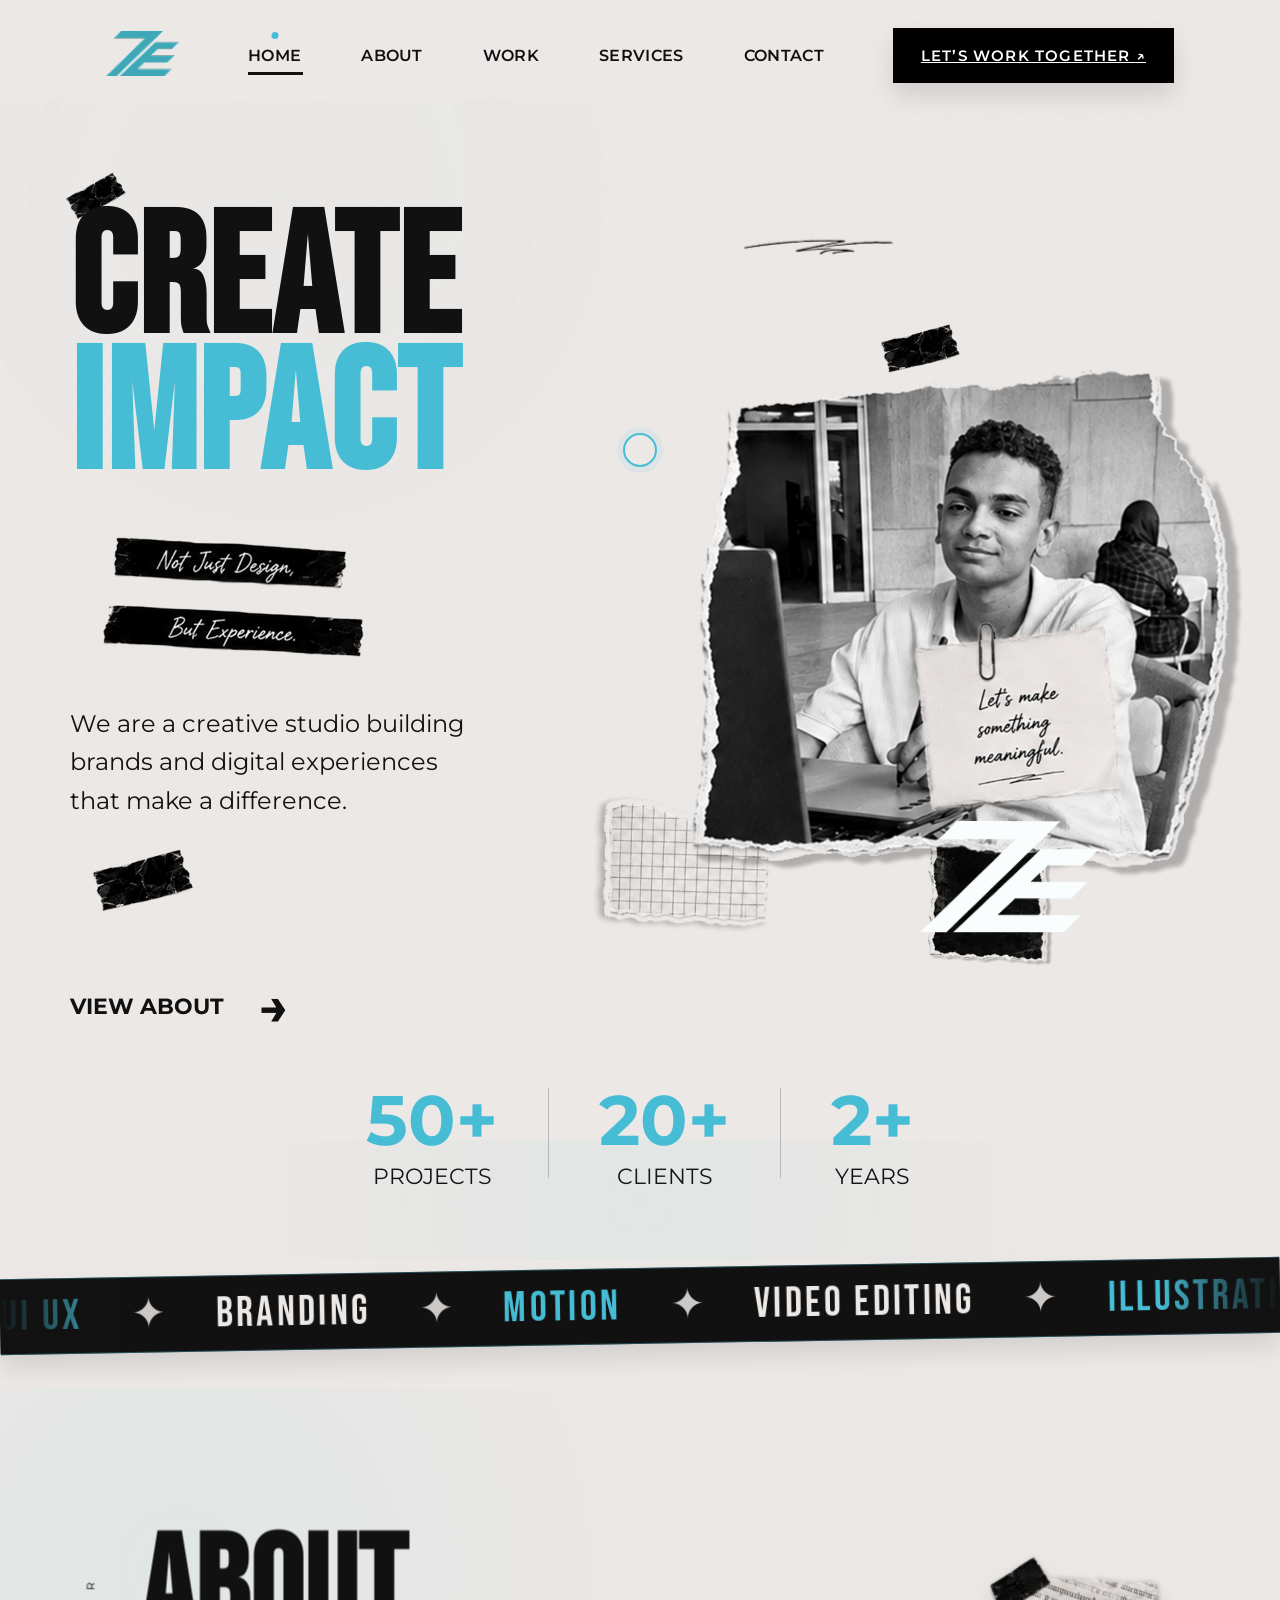
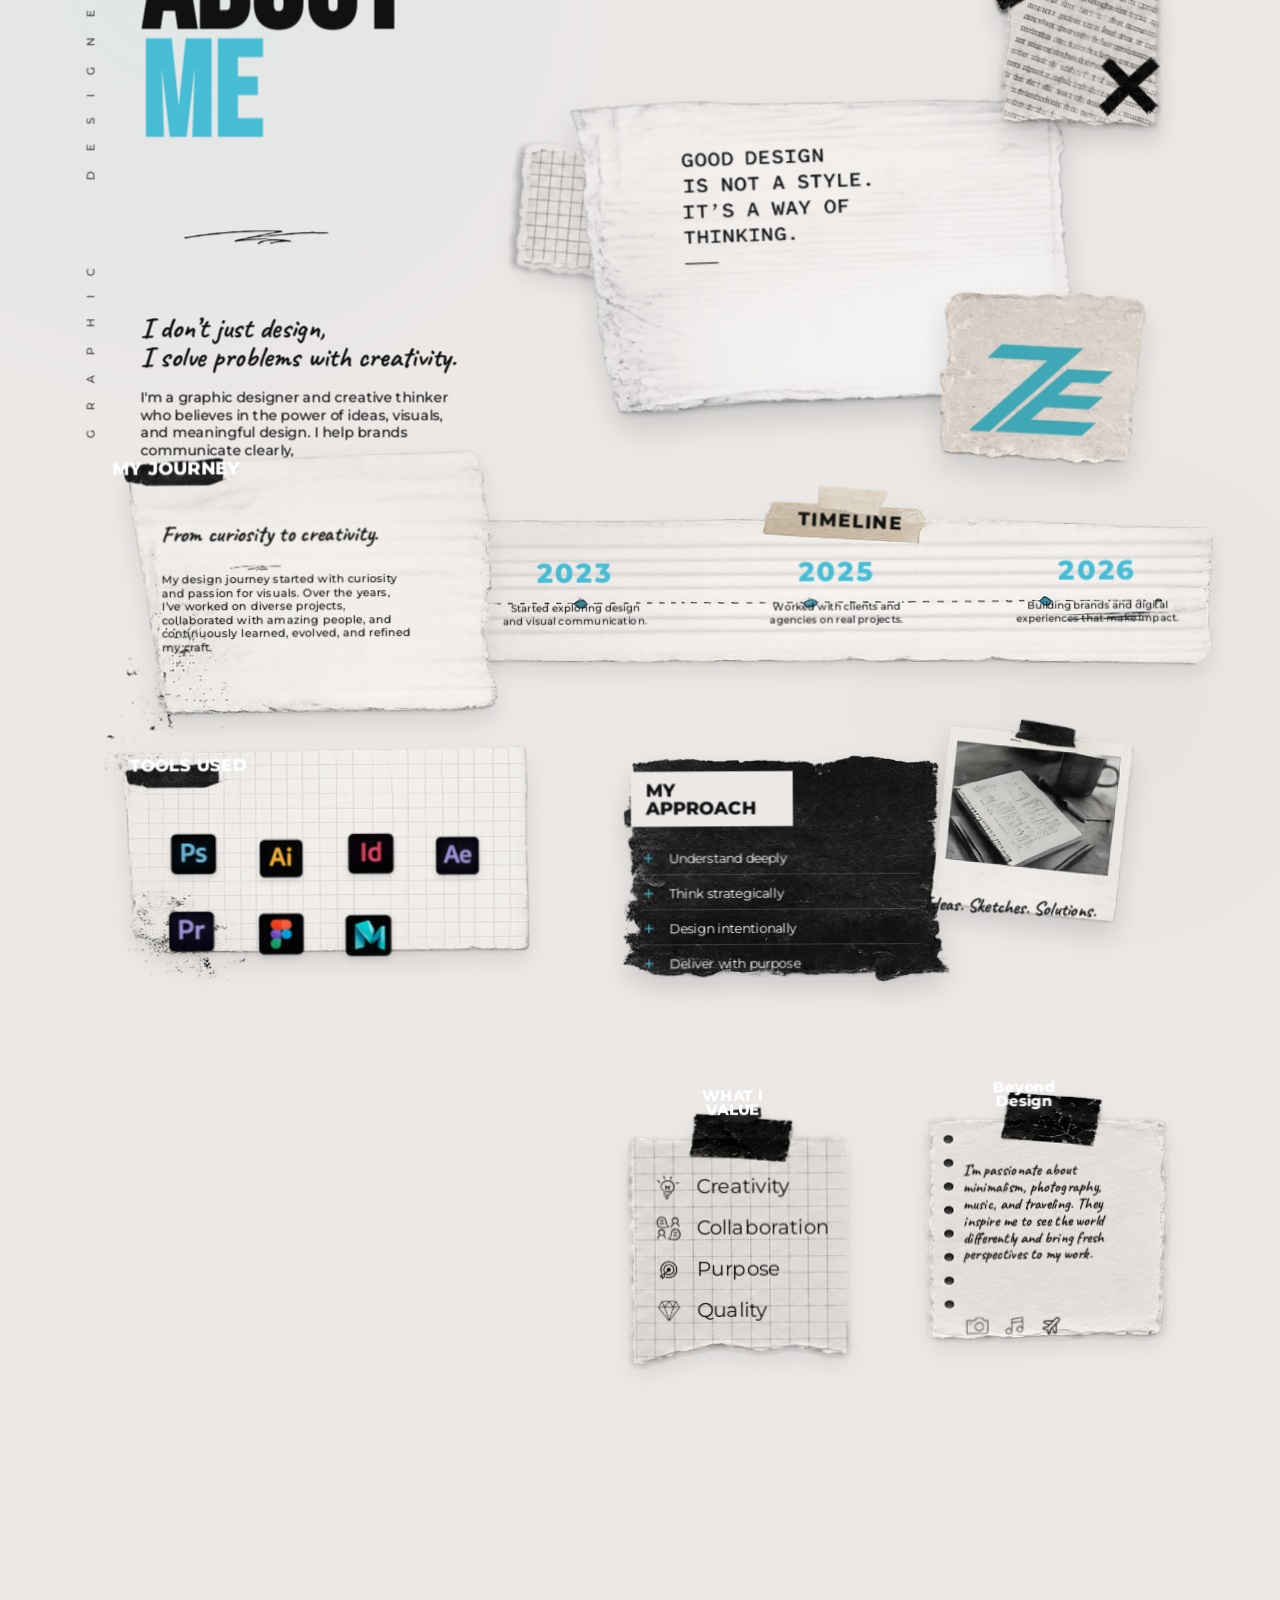
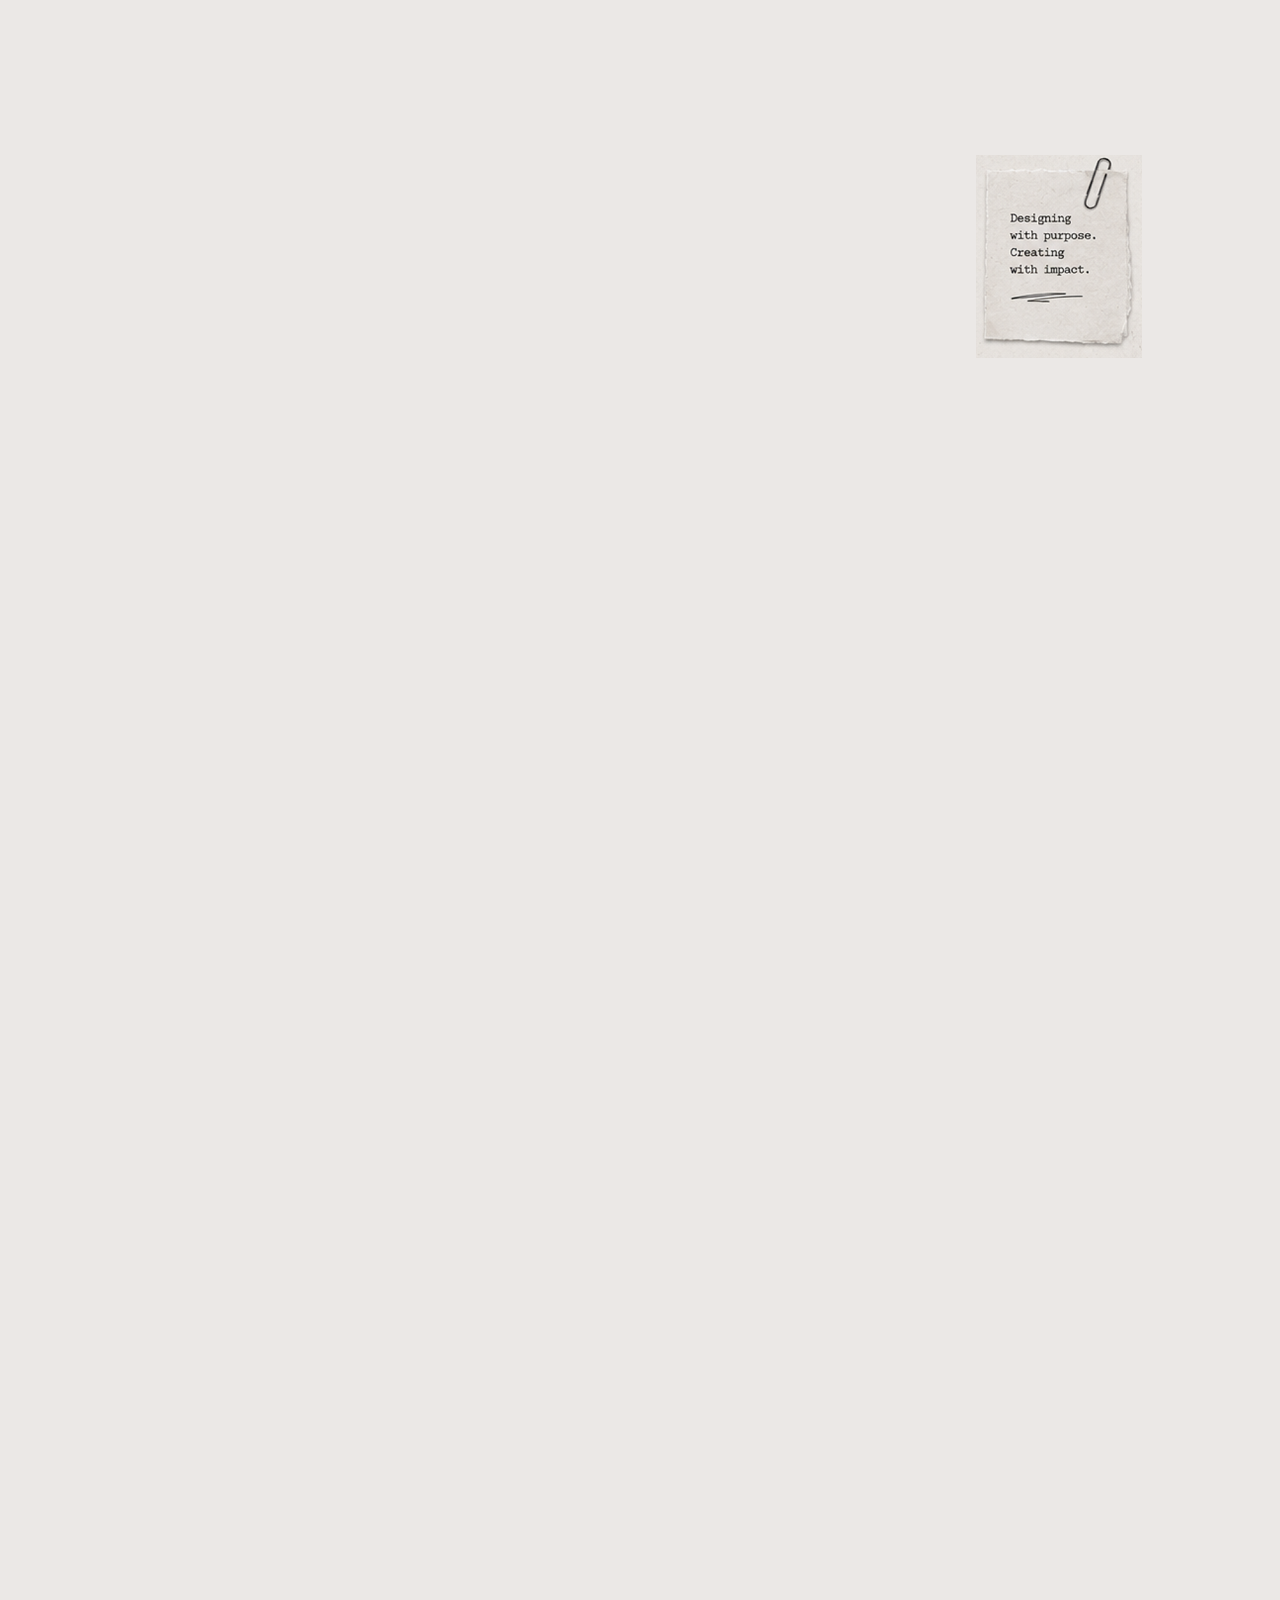
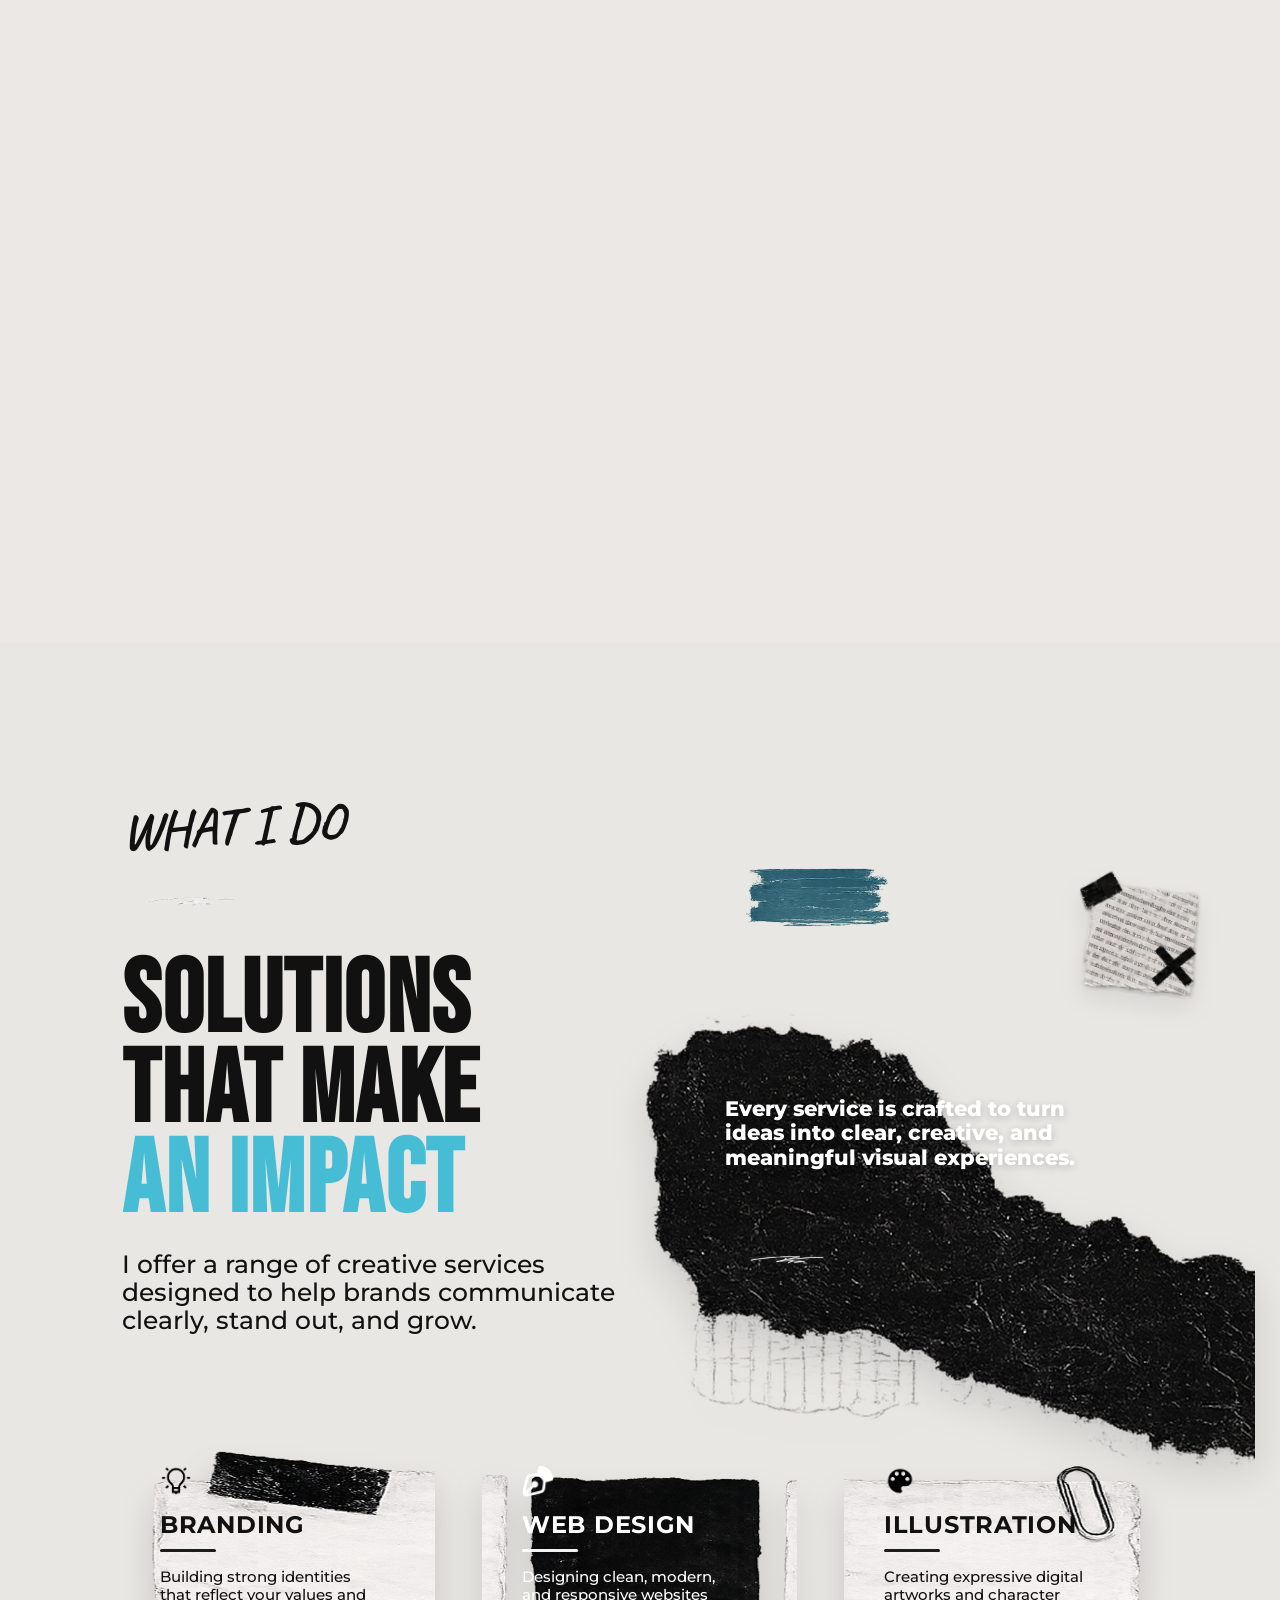
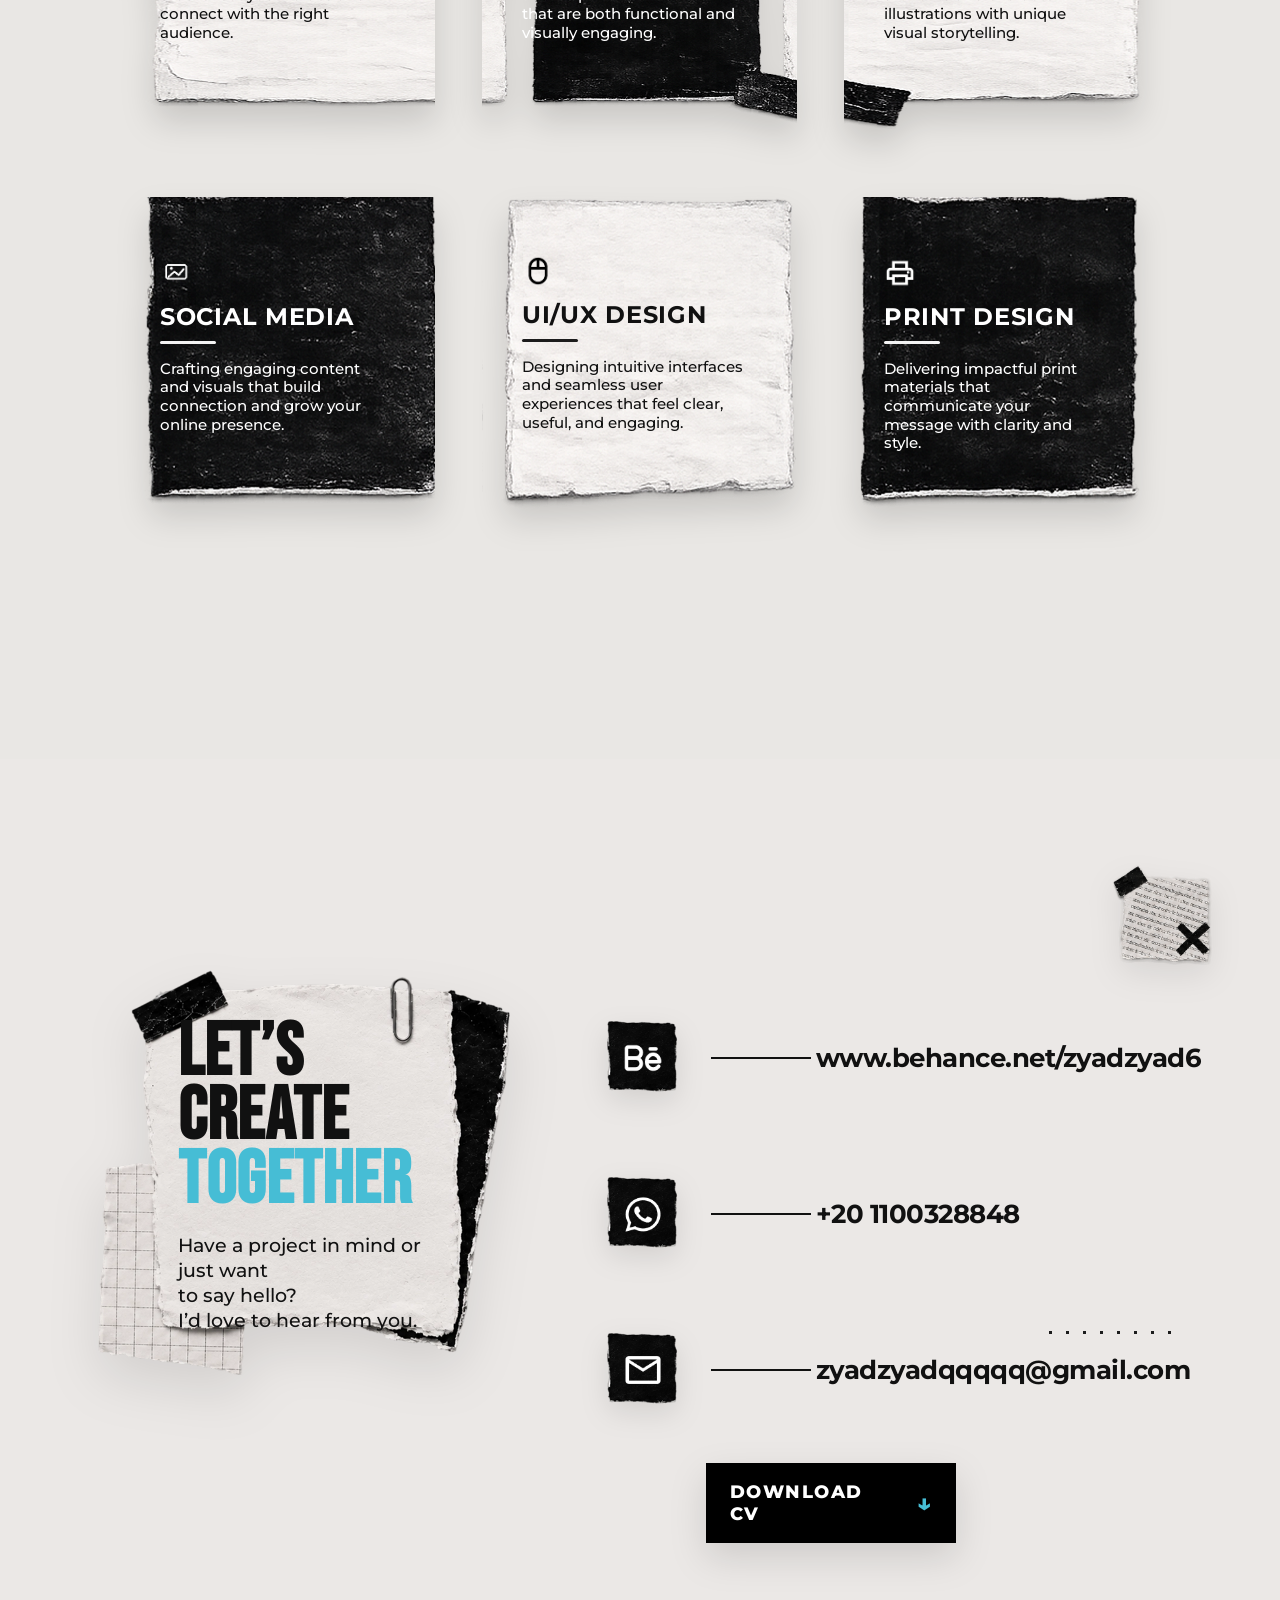
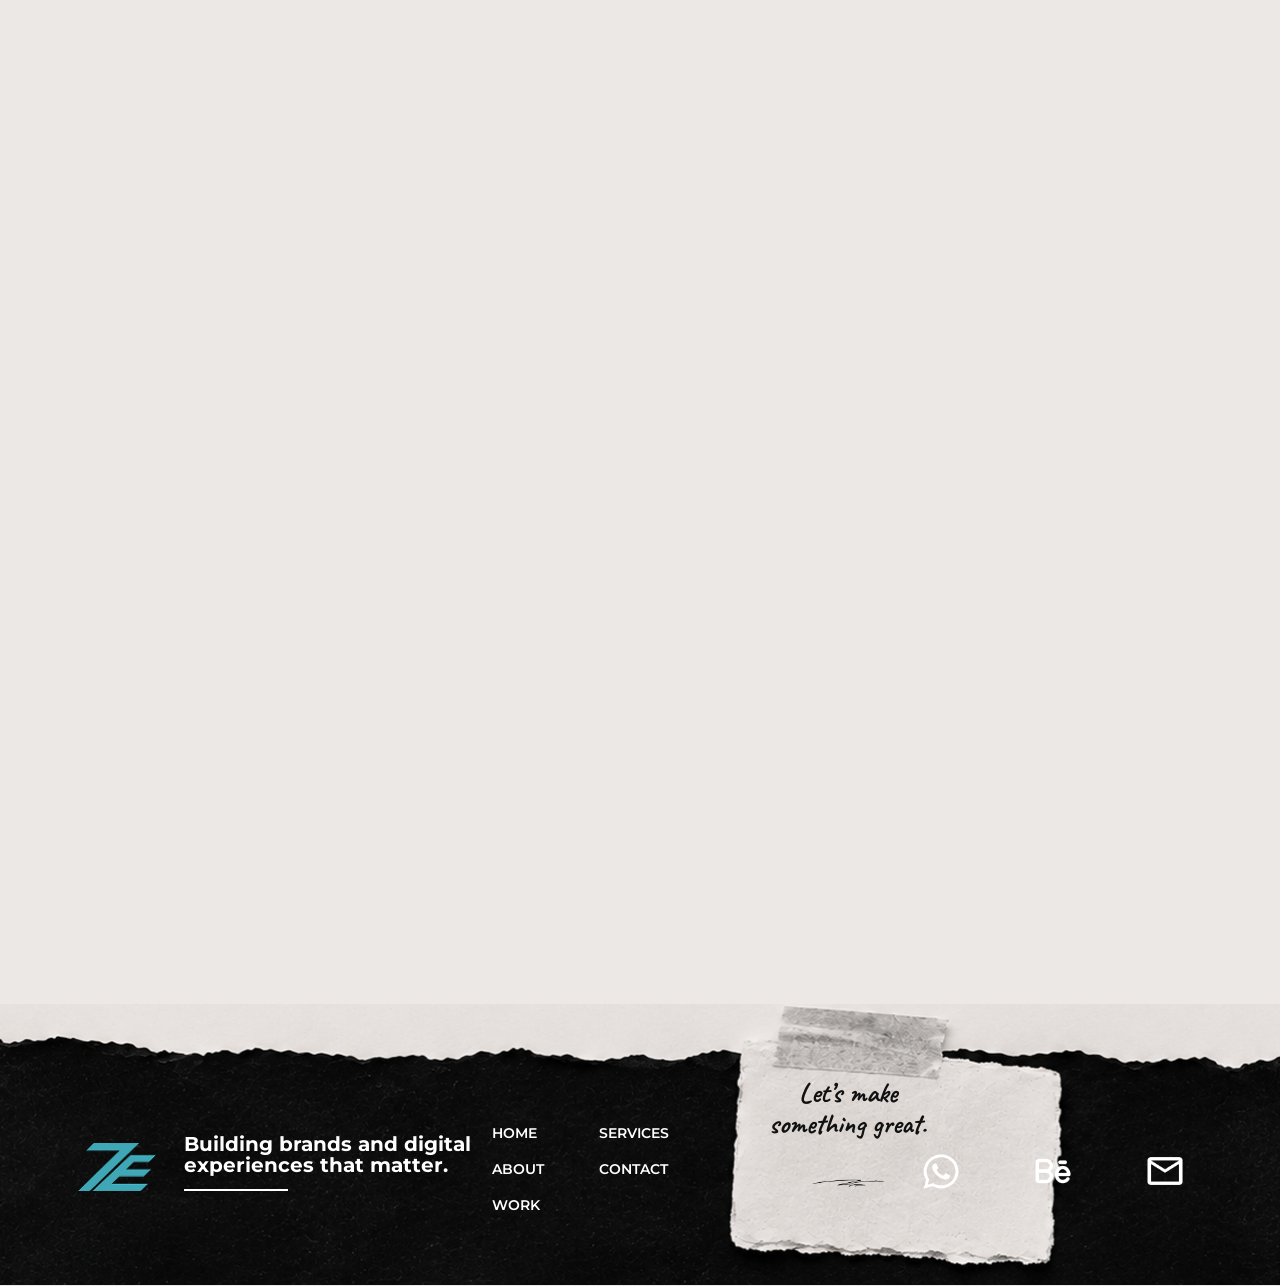
==== index.html @ de953ac4 "Add files via upload" ====
<!DOCTYPE html>
<html lang="en">
<head>
<meta charset="UTF-8">
<meta name="viewport" content="width=device-width, initial-scale=1.0">
<title>ZE Portfolio</title>
<link rel="preconnect" href="https://fonts.googleapis.com">
<link rel="preconnect" href="https://fonts.gstatic.com" crossorigin>
<link href="https://fonts.googleapis.com/css2?family=Bebas+Neue&family=Caveat:wght@400;500;600;700&family=Montserrat:wght@300;400;500;600;700;800&family=Roboto+Mono:wght@400;500;600;700&display=swap" rel="stylesheet">
<link rel="stylesheet" href="style.css">
</head>
<body class="one-page-body preloading">
<div class="preloader-screen" id="preloader" aria-hidden="true">
  <div class="preloader-dots" aria-hidden="true"></div>
  <div class="preloader-vertical">GRAPHIC DESIGNER</div>
  <div class="preloader-inner">
    <div class="preloader-welcome">WELCOME TO MY WORLD</div>
    <div class="preloader-card-wrap">
      <img class="preloader-card" src="assets/preloader-paper.png" alt="ZE preloader card">
      <div class="preloader-shine"></div>
    </div>
    <div class="preloader-loading-row">
      <div class="preloader-loading-label">LOADING</div>
      <div class="preloader-loading-value" id="preloaderPercent">0%</div>
    </div>
    <div class="preloader-progress-track">
      <span class="preloader-progress-fill" id="preloaderBar"></span>
    </div>
  </div>
</div>
<div class="pen-cursor" id="penCursor"></div>

<header class="navbar fixed-nav">
  <div class="logo"><a href="#home" class="nav-jump"><img src="assets/logo.png" alt="ZE logo"></a></div>
  <nav>
    <a class="active" href="#home" data-section="home">HOME</a>
    <a href="#about" data-section="about">ABOUT</a>
    <a href="#work" data-section="work">WORK</a>
    <a href="#services" data-section="services">SERVICES</a>
    <a href="#contact" data-section="contact">CONTACT</a>
  </nav>
  <a class="work-btn" href="https://wa.me/201100328848" target="_blank" rel="noopener noreferrer">LET’S WORK TOGETHER <span>↗</span></a>
</header>

<main>
  <section class="home-page page-section" id="home" data-section-name="home">
    <section class="hero">
      <div class="hero-left">
        <img class="tape-small float" src="assets/tape-left.png" alt="">
        <h1>
          <span class="black">CREATE</span>
          <span class="blue">IMPACT</span>
        </h1>
        <div class="quote">
          <img src="assets/quote-1.png" alt="">
          <img src="assets/quote-2.png" alt="">
        </div>
        <p>We are a creative studio building<br>brands and digital experiences<br>that make a difference.</p>
        <img class="scribble-left float" src="assets/scribble-left.png" alt="">
        <a href="#about" class="view-work nav-jump">VIEW ABOUT <span>→</span></a>
      </div>

      <div class="hero-right">
        <img class="scribble-top float" src="assets/scribble-top.png" alt="">
        <div class="image-wrapper">
          <img class="paper-grid float" src="assets/grid.png" alt="">
          <img class="main-image" src="assets/person.png" alt="">
          <img class="tape-top float" src="assets/tape-top.png" alt="">
          <img class="paper-black float" src="assets/paper-black.png" alt="">
          <img class="paper-side float" src="assets/paper-side.png" alt="">
          <div class="note float"><img src="assets/note.png" alt=""></div>
          <div class="bottom-logo float"><img src="assets/logo-white.png" alt=""></div>
        </div>
      </div>
    </section>

    <section class="stats">
      <div class="stat"><h2>50+</h2><p>PROJECTS</p></div>
      <div class="line"></div>
      <div class="stat"><h2>20+</h2><p>CLIENTS</p></div>
      <div class="line"></div>
      <div class="stat"><h2>2+</h2><p>YEARS</p></div>
    </section>

    <section class="services-marquee" aria-label="Services marquee">
      <div class="marquee-track">
        <span>UI UX</span><span>BRANDING</span><span>MOTION</span><span>VIDEO EDITING</span><span>ILLUSTRATION</span><span>SOCIAL MEDIA</span><span>PRINT DESIGN</span>
        <span>UI UX</span><span>BRANDING</span><span>MOTION</span><span>VIDEO EDITING</span><span>ILLUSTRATION</span><span>SOCIAL MEDIA</span><span>PRINT DESIGN</span>
      </div>
    </section>
  </section>

  <section class="about-page page-section" id="about" data-section-name="about">
    <main class="about-wrap" id="aboutWrap">
      <div class="about-stage" id="aboutStage">
        <section class="about-title scroll-reveal" data-tilt>
          <div class="designer-word">GRAPHIC&nbsp;&nbsp; DESIGNER</div>
          <h1><span>ABOUT</span><span>ME</span></h1>
          <img class="about-title-scribble micro-float" src="assets/about-scribble.png" alt="">
          <p class="script-line">I don’t just design,<br>I solve problems with creativity.</p>
          <p class="about-copy">I'm a graphic designer and creative thinker<br>who believes in the power of ideas, visuals,<br>and meaningful design. I help brands communicate clearly,<br>stand out, and create real impact.</p>
        </section>

        <section class="quote-collage scroll-reveal scroll-quote" data-depth="24" data-tilt>
          <img class="quote-grid micro-float" src="assets/about-grid-piece.png" alt="">
          <img class="quote-paper micro-float-slow" src="assets/about-big-quote.png" alt="">
          <img class="quote-x micro-float" src="assets/about-paper-x.png" alt="">
          <div class="logo-paper micro-float-slow">
            <img class="logo-paper-bg" src="assets/about-card-blank.png" alt="">
            <img class="logo-paper-mark" src="assets/about-logo-blue.png" alt="">
          </div>
        </section>

        <section class="journey-card collage-card scroll-reveal" data-tilt>
          <img class="journey-bg" src="assets/about-paper-large.png" alt="">
          <img class="journey-label-bg" src="assets/about-black-tape.png" alt="">
          <h3>MY JOURNEY</h3>
          <p class="journey-script">From curiosity to creativity.</p>
          <img class="journey-scribble" src="assets/about-scribble.png" alt="">
          <p class="journey-text">My design journey started with curiosity and passion for visuals. Over the years, I’ve worked on diverse projects, collaborated with amazing people, and continuously learned, evolved, and refined my craft.</p>
        </section>

        <section class="timeline-card collage-card scroll-reveal" data-tilt>
          <img class="timeline-bg" src="assets/about-timeline.png" alt="">
          <img class="timeline-label-bg" src="assets/about-beige-tape.png" alt="">
          <h3>TIMELINE</h3>
          <div class="tl tl-2023"><strong>2023</strong><p>Started exploring design<br>and visual communication.</p></div>
          <div class="tl tl-2025"><strong>2025</strong><p>Worked with clients and<br>agencies on real projects.</p></div>
          <div class="tl tl-2026"><strong>2026</strong><p>Building brands and digital<br>experiences that make impact.</p></div>
        </section>

        <section class="tools-card collage-card scroll-reveal" data-tilt>
          <img class="tools-bg" src="assets/about-grid-wide.png" alt="">
          <img class="tools-label-bg" src="assets/about-black-tape.png" alt="">
          <h3>TOOLS USED</h3>
          <div class="tool-grid">
            <img src="assets/tool-ps.png" alt="Photoshop">
            <img src="assets/tool-ai.png" alt="Illustrator">
            <img src="assets/tool-id.png" alt="InDesign">
            <img src="assets/tool-ae.png" alt="After Effects">
            <img src="assets/tool-pr.png" alt="Premiere Pro">
            <img src="assets/tool-figma.png" alt="Figma">
            <img src="assets/tool-maya.png" alt="Maya">
          </div>
        </section>

        <section class="approach-card collage-card scroll-reveal" data-tilt>
          <img class="approach-bg" src="assets/about-black-card.png" alt="">
          <div class="approach-label">MY<br>APPROACH</div>
          <ul>
            <li><span>＋</span>Understand deeply</li>
            <li><span>＋</span>Think strategically</li>
            <li><span>＋</span>Design intentionally</li>
            <li><span>＋</span>Deliver with purpose</li>
          </ul>
        </section>

        <section class="photo-card collage-card scroll-reveal" data-tilt>
          <img src="assets/about-polaroid.png" alt="Ideas sketchbook">
          <p>Ideas. Sketches. Solutions.</p>
        </section>

        <section class="value-card collage-card scroll-reveal" data-tilt>
          <img class="value-bg" src="assets/about-grid-taped.png" alt="">
          <img class="value-label-bg" src="assets/about-black-tape.png" alt="">
          <h3>WHAT I<br>VALUE</h3>
          <div class="values-list">
            <p><img src="assets/icon-creativity.png" alt="">Creativity</p>
            <p><img src="assets/icon-collab.png" alt="">Collaboration</p>
            <p><img src="assets/icon-target.png" alt="">Purpose</p>
            <p><img src="assets/icon-diamond.png" alt="">Quality</p>
          </div>
        </section>

        <section class="beyond-card collage-card scroll-reveal" data-tilt>
          <img class="beyond-bg" src="assets/about-paper-holes.png" alt="">
          <img class="beyond-label-bg" src="assets/about-black-tape.png" alt="">
          <h3>Beyond<br>Design</h3>
          <p>I’m passionate about minimalism, photography, music, and traveling. They inspire me to see the world differently and bring fresh perspectives to my work.</p>
          <div class="beyond-icons">
            <img src="assets/icon-camera.png" alt="">
            <img src="assets/icon-music.png" alt="">
            <img src="assets/icon-plane.png" alt="">
          </div>
        </section>
      </div>
    </main>
  </section>

  <section class="work-page page-section" id="work" data-section-name="work">
    <main class="work-wrap" id="workWrap">
      <div class="work-stage" id="workStage">
        <img class="work-side-piece work-reveal" src="assets/work-selected-side.png" alt="">
        <section class="work-hero-copy work-reveal" data-work-tilt>
          <h1><span>ARCHIVE</span><span>OF VISUAL</span><span class="blue">STORIES</span></h1>
          <p>A collection of projects that<br>reflect ideas, creativity and purpose.</p>
          <img class="work-title-scribble" src="assets/about-scribble.png" alt="">
        </section>

        <section class="work-hero-collage work-reveal" data-work-tilt>
          <img class="work-black-hero-img" src="assets/work-black-hero.png" alt="">
          <img class="work-grid-under" src="assets/about-grid-piece.png" alt="">
          <p>Every project<br>has a story.<br>Here are some<br>of mine.</p>
          <img class="work-hero-scribble" src="assets/about-scribble.png" alt="">
        </section>

        <img class="work-purpose-note work-reveal" src="assets/work-purpose-note.png" alt="Designing with purpose. Creating with impact.">

        <nav class="work-filter work-reveal" aria-label="Work categories">
          <button class="active" type="button" data-filter="all">ALL</button>
          <button type="button" data-filter="branding">BRANDING</button>
          <button type="button" data-filter="uiux">UI/UX</button>
          <button type="button" data-filter="print">PRINT</button>
          <button type="button" data-filter="social">SOCIAL MEDIA</button>
          <button type="button" data-filter="illustration">ILLUSTRATION</button>
        </nav>

        <section class="project-row project-01 all-project work-reveal" data-work-tilt>
          <div class="project-number">01</div>
          <div class="project-info">
            <h2>SAUDI FOUNDING DAY<br>CAMPAIGN</h2>
            <h3>BRANDING</h3>
            <ul><li>Poster Design</li><li>Visual Identity</li><li>Branding</li></ul>
            <p>Saudi Founding Day campaign for Qabs Tea & Bakery with bold promotional visuals and cultural branding.</p>
            <a href="https://www.behance.net/zyadzyad6" target="_blank" rel="noopener noreferrer">View Case Study ↗</a>
          </div>
          <img class="project-image" src="assets/work-qabas.png" alt="Saudi founding day campaign">
        </section>

        <section class="project-row project-02 all-project work-reveal" data-work-tilt>
          <div class="project-number">02</div>
          <div class="project-info">
            <h2>PETCARE APP</h2>
            <h3>UI & UX</h3>
            <ul><li>Mobile UI Design</li><li>User Experience</li><li>Prototyping</li></ul>
            <p>Pet care education app designed to make learning about animal care simple, friendly, and engaging.</p>
            <a href="https://www.behance.net/zyadzyad6" target="_blank" rel="noopener noreferrer">View Case Study ↗</a>
          </div>
          <img class="project-image" src="assets/work-petcare.png" alt="Petcare app screens">
        </section>

        <section class="project-row project-03 all-project work-reveal" data-work-tilt>
          <div class="project-number">03</div>
          <div class="project-info">
            <h2>PAWCHEF</h2>
            <h3>BRAND ENTITY</h3>
            <ul><li>Visual Identity</li><li>Brand Applications</li><li>Pet Care Branding</li></ul>
            <p>Friendly and modern brand identity created for PawChef, focused on pet care products with warm visuals and clean branding applications.</p>
            <a href="https://www.behance.net/zyadzyad6" target="_blank" rel="noopener noreferrer">View Case Study ↗</a>
          </div>
          <img class="project-image" src="assets/work-pawchef.png" alt="PawChef brand applications">
        </section>

        <section class="project-row project-04 all-project work-reveal" data-work-tilt>
          <div class="project-number">04</div>
          <div class="project-info">
            <h2>DIGITAL ART ILLUSTRATIONS</h2>
            <h3>ILLUSTRATION</h3>
            <ul><li>Character Design</li><li>Portrait Study</li><li>Eye Study</li></ul>
            <p>A collection of digital illustrations exploring characters, portraits, details, and visual storytelling.</p>
            <a href="https://www.behance.net/zyadzyad6" target="_blank" rel="noopener noreferrer">View Case Study ↗</a>
          </div>
          <img class="project-image" src="assets/work-digital-art.png" alt="Digital art illustrations">
        </section>

        <section class="project-row project-01 branding-project work-reveal" data-work-tilt>
          <div class="project-number">01</div>
          <div class="project-info">
            <h2>NATIONAL MUSEUM OF EGYPTIAN<br>CIVILIZATION</h2>
            <h3>BRANDING</h3>
            <ul><li>Logo Design</li><li>Visual Identity</li><li>Brand Identity</li></ul>
            <p>A visual identity project inspired by Egypt’s cultural heritage, combining historical elements with a modern and memorable design.</p>
            <a href="https://www.behance.net/zyadzyad6" target="_blank" rel="noopener noreferrer">View Case Study ↗</a>
          </div>
          <img class="project-image" src="assets/branding-museum.png" alt="National Museum of Egyptian Civilization branding">
        </section>

        <section class="project-row project-02 branding-project work-reveal" data-work-tilt>
          <div class="project-number">02</div>
          <div class="project-info">
            <h2>PETEDU</h2>
            <h3>BRANDING</h3>
            <ul><li>Logo Design</li><li>Visual Identity</li><li>Brand Applications</li></ul>
            <p>A pet-focused branding project featuring a modern visual identity that promotes care, education, and community through a friendly and memorable experience.</p>
            <a href="https://www.behance.net/zyadzyad6" target="_blank" rel="noopener noreferrer">View Case Study ↗</a>
          </div>
          <img class="project-image" src="assets/branding-petedu.png" alt="PETEDU branding">
        </section>

        <section class="project-row project-03 branding-project work-reveal" data-work-tilt>
          <div class="project-number">03</div>
          <div class="project-info">
            <h2>PAWCHEF</h2>
            <h3>BRAND IDENTITY</h3>
            <ul><li>Visual Identity</li><li>Brand Applications</li><li>Pet Care Branding</li></ul>
            <p>Friendly and modern brand identity created for PawChef, focused on pet care products with warm visuals and clean branding applications.</p>
            <a href="https://www.behance.net/zyadzyad6" target="_blank" rel="noopener noreferrer">View Case Study ↗</a>
          </div>
          <img class="project-image" src="assets/branding-pawchef.png" alt="PawChef branding">
        </section>


        <section class="project-row project-01 uiux-project work-reveal" data-work-tilt>
          <div class="project-number">01</div>
          <div class="project-info">
            <h2>PETEDU MOBILE<br>APP</h2>
            <h3>UI/UX DESIGN</h3>
            <ul><li>User Interface Design</li><li>User Experience Design</li><li>Mobile Application</li></ul>
            <p>A mobile app designed to connect pet owners through educational content, expert guidance, and a user-friendly experience that promotes pet care and community engagement.</p>
            <a href="https://www.behance.net/zyadzyad6" target="_blank" rel="noopener noreferrer">View Case Study ↗</a>
          </div>
          <img class="project-image" src="assets/uiux-petedu.png" alt="PETEDU mobile app UI UX design">
        </section>

        <section class="project-row project-02 uiux-project work-reveal" data-work-tilt>
          <div class="project-number">02</div>
          <div class="project-info">
            <h2>PETS HOME</h2>
            <h3>UI/UX DESIGN</h3>
            <ul><li>User Interface Design</li><li>User Experience Design</li><li>Mobile Application</li></ul>
            <p>A mobile application designed to help users report, rescue, and support stray pets through an intuitive interface that encourages community participation and animal welfare.</p>
            <a href="https://www.behance.net/zyadzyad6" target="_blank" rel="noopener noreferrer">View Case Study ↗</a>
          </div>
          <img class="project-image" src="assets/uiux-petshome.png" alt="Pets Home mobile app UI UX design">
        </section>


        <section class="project-row project-01 print-project work-reveal" data-work-tilt>
          <div class="project-number">01</div>
          <div class="project-info">
            <h2>SUNCART CORPORATE<br>BROCHURE</h2>
            <h3>PRINT DESIGN</h3>
            <ul><li>Brochure Design</li><li>Business Card Design</li><li>Print Materials</li></ul>
            <p>A corporate print design project featuring a professional brochure and business card set, designed to communicate the brand’s vision, services, and identity through a clean and engaging layout.</p>
            <a href="https://www.behance.net/zyadzyad6" target="_blank" rel="noopener noreferrer">View Case Study ↗</a>
          </div>
          <img class="project-image" src="assets/print-suncart.png" alt="Suncart corporate brochure print design">
        </section>

        <section class="project-row project-02 print-project work-reveal" data-work-tilt>
          <div class="project-number">02</div>
          <div class="project-info">
            <h2>NATIONAL MUSEUM OF EGYPTIAN<br>CIVILIZATION</h2>
            <h3>PRINT DESIGN</h3>
            <ul><li>Brochure Design</li><li>Editorial Design</li><li>Print Materials</li></ul>
            <p>A brochure design project created to showcase the museum’s collections, history, and cultural significance through an informative and visually engaging layout.</p>
            <a href="https://www.behance.net/zyadzyad6" target="_blank" rel="noopener noreferrer">View Case Study ↗</a>
          </div>
          <img class="project-image" src="assets/print-museum.png" alt="National Museum of Egyptian Civilization print design">
        </section>

        <section class="project-row project-03 print-project work-reveal" data-work-tilt>
          <div class="project-number">03</div>
          <div class="project-info">
            <h2>BOOK COVER<br>COLLECTION</h2>
            <h3>PRINT DESIGN</h3>
            <ul><li>Book Cover Design</li><li>Editorial Design</li><li>Marketing Materials</li></ul>
            <p>A series of educational book cover designs developed to create a strong visual identity, enhance readability, and attract learners through engaging and modern layouts.</p>
            <a href="https://www.behance.net/zyadzyad6" target="_blank" rel="noopener noreferrer">View Case Study ↗</a>
          </div>
          <img class="project-image" src="assets/print-book-covers.png" alt="Book cover collection print design">
        </section>


        <section class="project-row project-01 social-project work-reveal" data-work-tilt>
          <div class="project-number">01</div>
          <div class="project-info">
            <h2>SAUDI FOUNDING DAY<br>CAMPAIGN</h2>
            <h3>SOCIAL MEDIA</h3>
            <ul><li>Social Media Design</li><li>Social Media Design</li><li>Marketing Content</li></ul>
            <p>Saudi Founding Day campaign for Qabs Tea &amp; Bakery with bold promotional visuals and cultural branding.</p>
            <a href="https://www.behance.net/zyadzyad6" target="_blank" rel="noopener noreferrer">View Case Study ↗</a>
          </div>
          <img class="project-image" src="assets/social-qabs.png" alt="Saudi Founding Day social media campaign">
        </section>

        <section class="project-row project-02 social-project work-reveal" data-work-tilt>
          <div class="project-number">02</div>
          <div class="project-info">
            <h2>PAWCHEF SOCIAL MEDIA<br>CAMPAIGN</h2>
            <h3>SOCIAL MEDIA</h3>
            <ul><li>Social Media Design</li><li>Advertising Campaign</li><li>Marketing Content</li></ul>
            <p>A social media campaign created to promote PawChef products through engaging visuals, consistent branding, and compelling content that highlights healthy nutrition for pets.</p>
            <a href="https://www.behance.net/zyadzyad6" target="_blank" rel="noopener noreferrer">View Case Study ↗</a>
          </div>
          <img class="project-image" src="assets/social-pawchef.png" alt="PawChef social media campaign">
        </section>

        <section class="project-row project-03 social-project work-reveal" data-work-tilt>
          <div class="project-number">03</div>
          <div class="project-info">
            <h2>DENTAL STUDIO SOCIAL MEDIA<br>CAMPAIGN</h2>
            <h3>SOCIAL MEDIA DESIGN</h3>
            <ul><li>Social Media Design</li><li>Advertising Campaign</li><li>Brand Awareness</li></ul>
            <p>A social media campaign designed to raise dental health awareness through engaging visuals, creative concepts, and informative content that strengthens brand presence and audience engagement.</p>
            <a href="https://www.behance.net/zyadzyad6" target="_blank" rel="noopener noreferrer">View Case Study ↗</a>
          </div>
          <img class="project-image" src="assets/social-dental.png" alt="Dental Studio social media campaign">
        </section>

        <section class="project-row project-04 social-project work-reveal" data-work-tilt>
          <div class="project-number">04</div>
          <div class="project-info">
            <h2>MERICANA BEANS<br>CAMPAIGN</h2>
            <h3>SOCIAL MEDIA DESIGN</h3>
            <ul><li>Social Media Design</li><li>Advertising Campaign</li><li>Marketing Content</li></ul>
            <p>A Ramadan social media campaign created for Americana Fava Beans, featuring engaging visuals and seasonal content designed to promote the product and strengthen customer engagement.</p>
            <a href="https://www.behance.net/zyadzyad6" target="_blank" rel="noopener noreferrer">View Case Study ↗</a>
          </div>
          <img class="project-image" src="assets/social-americana.png" alt="Americana beans social media campaign">
        </section>


        <section class="project-row project-01 illustration-project work-reveal" data-work-tilt>
          <div class="project-number">01</div>
          <div class="project-info">
            <h2>ANIMATION<br>PRE-PRODUCTION</h2>
            <h3>ILLUSTRATION</h3>
            <ul><li>Character Design</li><li>Environment Concept</li><li>Illustration Style</li></ul>
            <p>A pre-production illustration project focused on character creation, turnaround development, and environment sketches for animated storytelling and world-building.</p>
            <a href="https://www.behance.net/zyadzyad6" target="_blank" rel="noopener noreferrer">View Case Study ↗</a>
          </div>
          <img class="project-image" src="assets/illustration-animation-preproduction.png" alt="Animation pre-production illustration project">
        </section>

        <section class="project-row project-02 illustration-project work-reveal" data-work-tilt>
          <div class="project-number">02</div>
          <div class="project-info">
            <h2>DIGITAL PAINTING<br>STUDIES</h2>
            <h3>ILLUSTRATION</h3>
            <ul><li>Digital Painting</li><li>Color Studies</li><li>Value Studies</li></ul>
            <p>A collection of digital painting studies focused on eye anatomy, lighting, color exploration, and emotional expression to strengthen observation and rendering skills.</p>
            <a href="https://www.behance.net/zyadzyad6" target="_blank" rel="noopener noreferrer">View Case Study ↗</a>
          </div>
          <img class="project-image" src="assets/illustration-digital-painting.png" alt="Digital painting studies illustration project">
        </section>

        <section class="project-row project-03 illustration-project work-reveal" data-work-tilt>
          <div class="project-number">03</div>
          <div class="project-info">
            <h2>CHARACTER ILLUSTRATION<br>STUDIES</h2>
            <h3>ILLUSTRATION</h3>
            <ul><li>Character Design</li><li>Digital Painting</li><li>Stylized Illustration</li></ul>
            <p>A collection of character illustration studies focused on stylized design, color exploration, lighting techniques, and expressive character development.</p>
            <a href="https://www.behance.net/zyadzyad6" target="_blank" rel="noopener noreferrer">View Case Study ↗</a>
          </div>
          <img class="project-image" src="assets/illustration-character-studies.png" alt="Character illustration studies project">
        </section>

      </div>
    </main>
  </section>


  <section class="services-page page-section" id="services" data-section-name="services">
    <div class="services-wrap">
      <div class="services-hero">
        <section class="services-copy service-reveal">
          <div class="services-script">WHAT I DO</div>
          <img class="services-script-line" src="assets/services-scribble.png" alt="">
          <h1><span>SOLUTIONS</span><span>THAT MAKE</span><span class="blue">AN IMPACT</span></h1>
          <p>I offer a range of creative services designed to help brands communicate clearly, stand out, and grow.</p>
        </section>

        <section class="services-collage service-reveal" data-tilt>
          <img class="services-black-shape" src="assets/services-black-hero.png" alt="">
          <img class="services-grid-under" src="assets/about-grid-piece.png" alt="">
          <img class="services-brush" src="assets/services-blue-brush.png" alt="">
          <img class="services-paper-x" src="assets/about-paper-x.png" alt="">
          <div class="services-collage-copy">Every service is crafted to turn ideas into clear, creative, and meaningful visual experiences.</div>
          <img class="services-collage-scribble" src="assets/about-scribble.png" alt="">
        </section>
      </div>

      <div class="services-grid">
        <article class="service-card service-card-light service-reveal" data-tilt>
          <img class="service-card-bg" src="assets/services-card-branding.png" alt="">
          <div class="service-card-inner">
            <img class="service-icon" src="assets/services-icon-branding.png" alt="">
            <h3>BRANDING</h3>
            <span class="service-line"></span>
            <p>Building strong identities that reflect your values and connect with the right audience.</p>
          </div>
        </article>

        <article class="service-card service-card-dark service-reveal" data-tilt>
          <img class="service-card-bg" src="assets/services-card-web.png" alt="">
          <div class="service-card-inner">
            <img class="service-icon" src="assets/services-icon-web.png" alt="">
            <h3>WEB DESIGN</h3>
            <span class="service-line"></span>
            <p>Designing clean, modern, and responsive websites that are both functional and visually engaging.</p>
          </div>
        </article>

        <article class="service-card service-card-light service-reveal" data-tilt>
          <img class="service-card-bg" src="assets/services-card-illustration.png" alt="">
          <div class="service-card-inner">
            <img class="service-icon" src="assets/services-icon-illustration.png" alt="">
            <h3>ILLUSTRATION</h3>
            <span class="service-line"></span>
            <p>Creating expressive digital artworks and character illustrations with unique visual storytelling.</p>
          </div>
        </article>

        <article class="service-card service-card-dark service-reveal" data-tilt>
          <img class="service-card-bg" src="assets/services-card-social.png" alt="">
          <div class="service-card-inner">
            <img class="service-icon" src="assets/services-icon-social-white.png" alt="">
            <h3>SOCIAL MEDIA</h3>
            <span class="service-line"></span>
            <p>Crafting engaging content and visuals that build connection and grow your online presence.</p>
          </div>
        </article>

        <article class="service-card service-card-light service-reveal" data-tilt>
          <img class="service-card-bg" src="assets/services-card-uiux.png" alt="">
          <div class="service-card-inner">
            <img class="service-icon" src="assets/services-icon-uiux.png" alt="">
            <h3>UI/UX DESIGN</h3>
            <span class="service-line"></span>
            <p>Designing intuitive interfaces and seamless user experiences that feel clear, useful, and engaging.</p>
          </div>
        </article>

        <article class="service-card service-card-dark service-reveal" data-tilt>
          <img class="service-card-bg" src="assets/services-card-print.png" alt="">
          <div class="service-card-inner">
            <img class="service-icon" src="assets/services-icon-print.png" alt="">
            <h3>PRINT DESIGN</h3>
            <span class="service-line"></span>
            <p>Delivering impactful print materials that communicate your message with clarity and style.</p>
          </div>
        </article>
      </div>
    </div>
  </section>


  <section class="contact-page page-section" id="contact" data-section-name="contact">
    <div class="contact-wrap">
      <div class="contact-hero">
        <div class="contact-intro contact-reveal" data-tilt>
          <img class="contact-paper-stack" src="assets/contact-paper-stack.png" alt="layered paper collage">
          <div class="contact-intro-copy">
            <h2><span>LET’S</span><span>CREATE</span><span class="blue">TOGETHER</span></h2>
            <p>Have a project in mind or just want<br>to say hello?<br>I’d love to hear from you.</p>
          </div>
        </div>

        <div class="contact-links">
          <a class="contact-method contact-reveal" href="https://www.behance.net/zyadzyad6" target="_blank" rel="noopener noreferrer">
            <span class="contact-method-icon">
              <img class="contact-method-paper" src="assets/contact-icon-paper.png" alt="">
              <img class="contact-method-symbol behance" src="assets/contact-icon-behance.png" alt="Behance">
            </span>
            <span class="contact-method-line"></span>
            <span class="contact-method-text">www.behance.net/zyadzyad6</span>
          </a>

          <a class="contact-method contact-reveal" href="https://wa.me/201100328848" target="_blank" rel="noopener noreferrer">
            <span class="contact-method-icon">
              <img class="contact-method-paper" src="assets/contact-icon-paper.png" alt="">
              <img class="contact-method-symbol" src="assets/contact-icon-whatsapp.png" alt="WhatsApp">
            </span>
            <span class="contact-method-line"></span>
            <span class="contact-method-text">+20 1100328848</span>
          </a>

          <a class="contact-method contact-reveal" href="mailto:zyadzyadqqqqq@gmail.com">
            <span class="contact-method-icon">
              <img class="contact-method-paper" src="assets/contact-icon-paper.png" alt="">
              <img class="contact-method-symbol" src="assets/contact-icon-email.png" alt="Email">
            </span>
            <span class="contact-method-line"></span>
            <span class="contact-method-text">zyadzyadqqqqq@gmail.com</span>
          </a>

          <a class="download-cv-btn contact-reveal" href="assets/zeyad-cv.pdf" download="Zeyad-Sayed-CV.pdf">
            <span>Download CV</span>
            <em>↓</em>
          </a>
        </div>

        <img class="contact-corner-note contact-reveal" src="assets/about-paper-x.png" alt="">
        <div class="contact-dot-grid contact-reveal" aria-hidden="true"></div>
      </div>

      <div class="contact-footer contact-reveal">
        <img class="contact-footer-strip" src="assets/contact-footer-strip.png" alt="">

        <div class="contact-footer-left">
          <img src="assets/logo.png" alt="ZE logo">
          <div class="contact-footer-brand">
            <p>Building brands and digital<br>experiences that matter.</p>
            <span></span>
          </div>
        </div>

        <div class="contact-footer-nav">
          <a href="#home">HOME</a>
          <a href="#services">SERVICES</a>
          <a href="#about">ABOUT</a>
          <a href="#contact">CONTACT</a>
          <a href="#work">WORK</a>
        </div>

        <div class="contact-footer-note">
          <div class="contact-footer-note-text">Let’s make<br>something great.</div>
          <img class="contact-footer-note-scribble" src="assets/about-scribble.png" alt="">
        </div>

        <div class="contact-footer-socials">
          <a href="https://wa.me/201100328848" target="_blank" rel="noopener noreferrer" class="contact-social-link"><img src="assets/contact-icon-whatsapp.png" alt="WhatsApp"></a>
          <a href="https://www.behance.net/zyadzyad6" target="_blank" rel="noopener noreferrer" class="contact-social-link"><img src="assets/contact-icon-behance.png" alt="Behance"></a>
          <a href="mailto:zyadzyadqqqqq@gmail.com" class="contact-social-link"><img src="assets/contact-icon-email.png" alt="Email"></a>
        </div>
      </div>
    </div>
  </section>

</main>
<script src="script.js"></script>
</body>
</html>
---- style.css ----
*{
margin:0;
padding:0;
box-sizing:border-box;
}

body{
background:#ebe8e6;
font-family:'Montserrat',sans-serif;
overflow-x:hidden;
color:#111;
cursor:none;
}

body.preloading{
overflow:hidden;
}

.preloader-screen{
position:fixed;
inset:0;
z-index:12000;
display:flex;
align-items:center;
justify-content:center;
background:#ebe8e6;
overflow:hidden;
transition:opacity .75s ease, visibility .75s ease, transform .75s ease;
}

.preloader-screen::before{
content:'';
position:absolute;
inset:0;
background:radial-gradient(circle at 50% 38%, rgba(255,255,255,.7), transparent 42%);
pointer-events:none;
}

.preloader-screen.is-done{
opacity:0;
visibility:hidden;
pointer-events:none;
transform:translateY(-18px) scale(1.015);
}

.preloader-inner{
position:relative;
width:min(78vw, 980px);
display:flex;
flex-direction:column;
align-items:center;
justify-content:center;
gap:22px;
}

.preloader-welcome{
font-family:'Montserrat',sans-serif;
font-weight:500;
font-size:clamp(24px,2.1vw,42px);
letter-spacing:.42em;
color:#111;
text-align:center;
opacity:0;
transform:translateY(18px);
animation:preloaderFadeUp .9s .15s forwards;
}

.preloader-card-wrap{
position:relative;
width:min(76vw, 920px);
filter:drop-shadow(0 20px 30px rgba(0,0,0,.12));
transform-origin:center;
animation:preloaderCardIn 1.05s cubic-bezier(.2,.8,.2,1) .3s both, preloaderCardFloat 3.8s ease-in-out 1.5s infinite;
}

.preloader-card{
display:block;
width:100%;
height:auto;
position:relative;
z-index:2;
}

.preloader-shine{
position:absolute;
inset:0;
border-radius:24px;
overflow:hidden;
z-index:3;
mix-blend-mode:screen;
pointer-events:none;
}

.preloader-shine::after{
content:'';
position:absolute;
top:-8%;
left:-30%;
width:26%;
height:116%;
background:linear-gradient(90deg, transparent, rgba(255,255,255,.48), transparent);
transform:skewX(-16deg);
animation:preloaderSweep 2.3s ease-in-out .9s infinite;
}

.preloader-loading-row{
width:min(44vw, 620px);
display:flex;
align-items:center;
justify-content:space-between;
font-family:'Montserrat',sans-serif;
letter-spacing:.36em;
font-size:clamp(16px,1.35vw,24px);
color:#111;
opacity:0;
transform:translateY(18px);
animation:preloaderFadeUp .8s .42s forwards;
}

.preloader-loading-value{
letter-spacing:.12em;
font-weight:700;
color:#46bdd5;
}

.preloader-progress-track{
width:min(44vw, 620px);
height:7px;
border-radius:999px;
background:rgba(17,17,17,.28);
position:relative;
overflow:hidden;
opacity:0;
transform:translateY(18px);
animation:preloaderFadeUp .8s .52s forwards;
}

.preloader-progress-fill{
position:absolute;
left:0;
top:0;
bottom:0;
width:0%;
border-radius:999px;
background:#111;
box-shadow:0 0 16px rgba(17,17,17,.2);
transition:width .16s linear;
}

.preloader-vertical{
position:absolute;
left:66px;
top:50%;
transform:translateY(-50%);
writing-mode:vertical-rl;
text-orientation:mixed;
font-family:'Montserrat',sans-serif;
font-size:clamp(16px,1vw,22px);
letter-spacing:.78em;
color:#111;
opacity:.95;
}

.preloader-vertical::after{
content:'';
position:absolute;
left:50%;
bottom:-150px;
width:2px;
height:120px;
background:#111;
opacity:.7;
transform:translateX(-50%);
}

.preloader-dots{
position:absolute;
right:86px;
top:84px;
width:110px;
height:110px;
background-image:radial-gradient(circle, #111 1.8px, transparent 1.8px);
background-size:18px 18px;
opacity:.92;
animation:preloaderDotsFloat 4.5s ease-in-out infinite;
}

@keyframes preloaderFadeUp{
from{opacity:0;transform:translateY(18px);}
to{opacity:1;transform:translateY(0);}
}

@keyframes preloaderCardIn{
0%{opacity:0;transform:translateY(46px) scale(.92) rotate(-2deg);}
70%{opacity:1;transform:translateY(-4px) scale(1.015) rotate(.4deg);}
100%{opacity:1;transform:translateY(0) scale(1) rotate(0deg);}
}

@keyframes preloaderCardFloat{
0%,100%{transform:translateY(0) rotate(0deg);}
50%{transform:translateY(-10px) rotate(-.45deg);}
}

@keyframes preloaderSweep{
0%{transform:translateX(-15%) skewX(-16deg);opacity:0;}
15%{opacity:1;}
70%{opacity:.9;}
100%{transform:translateX(440%) skewX(-16deg);opacity:0;}
}

@keyframes preloaderDotsFloat{
0%,100%{transform:translateY(0);}
50%{transform:translateY(10px);}
}

@media (max-width: 900px){
  .preloader-inner{width:min(88vw, 680px);gap:16px;}
  .preloader-card-wrap{width:min(88vw, 680px);}
  .preloader-loading-row,.preloader-progress-track{width:min(66vw, 420px);}
  .preloader-vertical{left:26px;font-size:12px;letter-spacing:.48em;}
  .preloader-vertical::after{height:80px;bottom:-95px;}
  .preloader-dots{right:26px;top:32px;width:80px;height:80px;background-size:14px 14px;}
}

@media (max-width: 640px){
  .preloader-inner{width:90vw;}
  .preloader-welcome{letter-spacing:.22em;font-size:18px;}
  .preloader-card-wrap{width:90vw;}
  .preloader-loading-row,.preloader-progress-track{width:72vw;}
  .preloader-loading-row{font-size:14px;letter-spacing:.26em;}
  .preloader-vertical,.preloader-dots{display:none;}
}


.pen-cursor{
position:fixed;
width:32px;
height:32px;
border:2px solid #46bdd5;
border-radius:50%;
pointer-events:none;
z-index:9999;
transform:translate(-50%,-50%);
transition:transform .12s ease;
}

.navbar{
width:100%;
padding:30px 70px;
display:flex;
align-items:center;
justify-content:space-between;
}

.logo img{
width:75px;
}

nav{
display:flex;
gap:60px;
}

nav a{
text-decoration:none;
color:#111;
font-weight:600;
position:relative;
transition:.3s;
}

nav a::after{
content:'';
position:absolute;
left:0;
bottom:-10px;
width:0;
height:3px;
background:#111;
transition:.3s;
}

nav a:hover::after,
nav a.active::after{
width:55px;
}

.work-btn{
background:#000;
color:#fff;
border:none;
padding:18px 30px;
font-weight:600;
cursor:none;
transition:.3s;
}

.work-btn:hover{
transform:translateY(-3px);
}

.hero{
padding:20px 70px 0;
display:flex;
justify-content:space-between;
align-items:center;
}

.hero-left{
width:45%;
position:relative;
}

.tape-small{
position:absolute;
top:40px;
left:-20px;
width:90px;
}

.hero-left h1{
line-height:.8;
margin-top:90px;
}

.hero-left h1 span{
display:block;
font-family:'Bebas Neue',sans-serif;
font-size:170px;
opacity:0;
animation:fadeUp .8s forwards;
}

.hero-left .black{ animation-delay:.1s; }
.hero-left .blue{
color:#46bdd5;
animation-delay:.3s;
}

.quote{
margin-top:20px;
display:flex;
flex-direction:column;
gap:10px;
width:320px;
opacity:0;
animation:fadeUp .8s .5s forwards;
}

.quote img{
width:100%;
}

.hero-left p{
margin-top:30px;
font-size:24px;
line-height:1.6;
max-width:520px;
opacity:0;
animation:fadeUp .8s .7s forwards;
}

.scribble-left{
margin-top:20px;
width:140px;
}

.view-work{
margin-top:40px;
display:flex;
align-items:center;
gap:35px;
text-decoration:none;
color:#111;
font-size:22px;
font-weight:700;
opacity:0;
animation:fadeUp .8s .9s forwards;
}

.view-work span{
font-size:50px;
}

.hero-right{
width:55%;
position:relative;
}

.scribble-top{
width:230px;
margin-left:120px;
margin-bottom:20px;
}

.image-wrapper{
position:relative;
height:650px;
opacity:0;
animation:fadeUp .8s .4s forwards;
}

.main-image{
position:absolute;
width:600px;
left:100px;
z-index:5;
}

.paper-grid{
position:absolute;
width:200px;
left:0;
bottom:40px;
}

.tape-top{
position:absolute;
width:110px;
left:280px;
top:-10px;
z-index:10;
}

.paper-black{
position:absolute;
width:280px;
right:0;
top:30px;
}

.paper-side{
position:absolute;
width:200px;
right:100px;
bottom:0;
}

.note{
position:absolute;
right:70px;
bottom:130px;
z-index:10;
}

.note img{
width:250px;
}

.bottom-logo{
position:absolute;
right:110px;
bottom:40px;
z-index:10;
}

.bottom-logo img{
width:180px;
}

.float{
animation:floaty 4s ease-in-out infinite;
}

.stats{
display:flex;
justify-content:center;
align-items:center;
gap:50px;
padding:40px 0 70px;
}

.stat{
text-align:center;
}

.stat h2{
font-size:70px;
color:#46bdd5;
}

.stat p{
font-size:22px;
}

.line{
width:1px;
height:90px;
background:#aaa;
}

@keyframes fadeUp{
from{
opacity:0;
transform:translateY(30px);
}
to{
opacity:1;
transform:translateY(0);
}
}

@keyframes floaty{
0%,100%{
transform:translateY(0);
}
50%{
transform:translateY(-10px);
}
}

/* =========================
   EXTRA MICRO ANIMATIONS
========================= */

html{
  scroll-behavior:smooth;
}

body{
  position:relative;
}

body::before{
  content:'';
  position:fixed;
  inset:0;
  pointer-events:none;
  background:
    radial-gradient(circle at 20% 20%, rgba(255,255,255,.20), transparent 28%),
    radial-gradient(circle at 80% 10%, rgba(70,189,213,.05), transparent 24%),
    radial-gradient(circle at 50% 80%, rgba(0,0,0,.03), transparent 28%);
  mix-blend-mode:soft-light;
  opacity:.55;
  z-index:0;
}

.navbar,
.hero,
.stats{
  position:relative;
  z-index:1;
}

.pen-cursor{
  width:34px;
  height:34px;
  border:2px solid #46bdd5;
  box-shadow:0 0 0 6px rgba(70,189,213,.08);
  transition:transform .08s ease, opacity .2s ease, box-shadow .2s ease;
}

nav a:hover{
  transform:translateY(-2px);
}

.work-btn{
  box-shadow:0 12px 24px rgba(0,0,0,.12);
  transition:transform .25s ease, box-shadow .25s ease, letter-spacing .25s ease;
}

.work-btn:hover{
  transform:translateY(-3px) scale(1.02);
  box-shadow:0 16px 34px rgba(0,0,0,.16);
  letter-spacing:.03em;
}

.work-btn span{
  transition:transform .25s ease;
}

.work-btn:hover span{
  transform:translateX(3px) rotate(10deg);
}

.hero-left h1 span{
  transform-origin:left bottom;
  animation-name:fadeUpTitle, titleBreath;
  animation-duration:.9s, 5.5s;
  animation-timing-function:cubic-bezier(.2,.85,.2,1), ease-in-out;
  animation-iteration-count:1, infinite;
  animation-fill-mode:forwards, both;
}

.hero-left .black{
  animation-delay:.08s, 1.2s;
}

.hero-left .blue{
  animation-delay:.22s, 1.35s;
}

@keyframes fadeUpTitle{
  from{
    opacity:0;
    transform:translateY(36px) scale(.965) skewY(4deg);
    letter-spacing:.1em;
    filter:blur(6px);
  }
  60%{
    opacity:1;
    transform:translateY(-4px) scale(1.01) skewY(0deg);
    letter-spacing:.02em;
    filter:blur(0);
  }
  to{
    opacity:1;
    transform:translateY(0) scale(1) skewY(0deg);
    letter-spacing:.01em;
    filter:blur(0);
  }
}

@keyframes titleBreath{
  0%,100%{
    transform:translateY(0) scale(1);
  }
  50%{
    transform:translateY(-2px) scale(1.005);
  }
}

.quote img{
  transition:transform .25s ease, filter .25s ease;
}

.quote img:hover{
  transform:translateX(4px) rotate(-1deg);
  filter:brightness(1.08);
}

.hero-left p,
.view-work,
.image-wrapper{
  will-change:transform, opacity;
}

.view-work{
  position:relative;
  width:max-content;
}

.view-work::before{
  content:'';
  position:absolute;
  left:0;
  bottom:-8px;
  width:0;
  height:2px;
  background:#111;
  transition:width .3s ease;
}

.view-work:hover{
  transform:translateY(-2px);
}

.view-work:hover::before{
  width:100%;
}

.view-work span{
  display:inline-block;
  transition:transform .25s ease;
}

.view-work:hover span{
  transform:translateX(8px);
}

.main-image{
  transition:transform .18s ease, filter .25s ease;
  filter:grayscale(1) contrast(1.02);
}

.hero-right:hover .main-image{
  filter:grayscale(1) contrast(1.04) brightness(1.01);
}

.paper-grid,
.paper-black,
.paper-side,
.tape-top,
.tape-small,
.scribble-top,
.scribble-left,
.note,
.bottom-logo{
  transform-origin:center;
  animation-duration:4.8s;
  animation-timing-function:ease-in-out;
  animation-iteration-count:infinite;
}

.paper-grid{ animation-name:floatySoft, paperWiggle; }
.paper-black{ animation-name:floatySoft, paperWiggle; animation-delay:.2s, 0s; }
.paper-side{ animation-name:floatySoft, paperWiggle; animation-delay:.35s, 0s; }
.tape-top{ animation-name:floatySoft, paperWiggle; animation-delay:.15s, 0s; }
.tape-small{ animation-name:floatySoft, paperWiggle; animation-delay:.25s, 0s; }
.scribble-top{ animation-name:floatySoft, paperWiggle; animation-delay:.4s, 0s; }
.scribble-left{ animation-name:floatySoft, paperWiggle; animation-delay:.3s, 0s; }
.note{ animation-name:floatySoft, paperWiggle; animation-delay:.45s, 0s; }
.bottom-logo{ animation-name:floatySoft, paperWiggle; animation-delay:.55s, 0s; }

@keyframes floatySoft{
  0%,100%{ transform:translateY(0); }
  50%{ transform:translateY(-8px); }
}

@keyframes paperWiggle{
  0%,100%{ rotate:0deg; }
  50%{ rotate:.45deg; }
}

.stats{
  position:relative;
  overflow:hidden;
}

.stats::after{
  content:'';
  position:absolute;
  inset:auto 0 0 0;
  height:120px;
  pointer-events:none;
  background:radial-gradient(circle at center, rgba(70,189,213,.09), transparent 62%);
  opacity:.6;
}

.stat{
  transition:transform .16s ease, filter .2s ease, opacity .6s ease;
  transform-origin:center;
  will-change:transform;
}

.stat:hover{
  filter:drop-shadow(0 12px 18px rgba(0,0,0,.08));
}

.stat h2{
  transition:transform .2s ease, letter-spacing .2s ease;
}

.stat:hover h2{
  transform:scale(1.08);
  letter-spacing:.02em;
}

.line{
  opacity:.75;
  transform:scaleY(1);
  transition:opacity .2s ease;
}

.stats:hover .line{
  opacity:1;
}

/* smoother reveal on page load without changing structure */
.hero-left p,
.quote,
.view-work,
.image-wrapper{
  animation-fill-mode:both;
}

/* =========================
   PAGE TRANSITION + ABOUT FIXED SCALE
========================= */
.page-transition{
  position:fixed;
  inset:0;
  background:#111;
  transform:translateY(100%);
  z-index:9998;
  pointer-events:none;
  transition:transform .62s cubic-bezier(.76,0,.24,1);
}
body.is-leaving .page-transition{ transform:translateY(0); }
body.is-entering{ animation:pageEnter .65s cubic-bezier(.2,.85,.2,1) both; }
@keyframes pageEnter{
  from{ opacity:0; transform:translateY(16px); filter:blur(8px); }
  to{ opacity:1; transform:translateY(0); filter:blur(0); }
}

.about-body{
  background:#ebe8e6;
  min-height:100vh;
  color:#111;
}
.about-nav{
  padding:29px 106px 18px;
  min-height:86px;
  position:relative;
  z-index:20;
}
.about-nav .logo img{ width:73px; }
.about-nav nav{ gap:60px; }
.about-nav nav a{ font-size:16px; letter-spacing:.02em; }
.about-nav .work-btn{ padding:18px 28px; font-size:15px; letter-spacing:.08em; }

.about-wrap{
  position:relative;
  width:100%;
  overflow:hidden;
  height:calc(1942px * var(--about-scale, 1));
  transform:translateZ(0);
}
.about-stage{
  width:1458px;
  height:1942px;
  position:absolute;
  top:0;
  left:50%;
  transform:translateX(-50%) scale(var(--about-scale, 1));
  transform-origin:top center;
}
.about-stage img{
  user-select:none;
  -webkit-user-drag:none;
  display:block;
}
.about-stage section{ position:absolute; }

/* HERO LEFT */
.about-title{
  left:160px;
  top:152px;
  width:470px;
  height:560px;
  z-index:6;
}
.designer-word{
  position:absolute;
  left:-65px;
  top:19px;
  height:555px;
  writing-mode:vertical-rl;
  transform:rotate(180deg);
  letter-spacing:23px;
  font-size:14px;
  font-weight:500;
  opacity:.78;
}
.about-title h1{
  font-family:'Bebas Neue',sans-serif;
  font-size:154px;
  line-height:.82;
  letter-spacing:.01em;
  margin:0;
}
.about-title h1 span{ display:block; }
.about-title h1 span:last-child{ color:#46bdd5; }
.about-title-scribble{
  width:255px;
  margin:28px 0 25px 4px;
}
.script-line,
.journey-script,
.photo-card p,
.beyond-card p{
  font-family:'Caveat', cursive;
}
.script-line{
  font-size:36px;
  line-height:.92;
  font-weight:700;
  margin:0 0 28px;
  transform:rotate(-1.2deg);
}
.about-copy{
  font-size:18px;
  line-height:1.34;
  max-width:456px;
  font-weight:500;
}

/* TOP COLLAGE */
.quote-collage{
  left:605px;
  top:105px;
  width:800px;
  height:590px;
  z-index:4;
}
.quote-paper{
  position:absolute;
  width:720px;
  left:0;
  top:80px;
  filter:drop-shadow(0 18px 16px rgba(0,0,0,.13));
  z-index:2;
}
.quote-grid{
  position:absolute;
  width:240px;
  left:-96px;
  top:285px;
  filter:drop-shadow(0 15px 12px rgba(0,0,0,.10));
  z-index:1;
}
.quote-x{
  position:absolute;
  width:245px;
  right:2px;
  top:7px;
  transform:rotate(5deg);
  filter:drop-shadow(0 16px 14px rgba(0,0,0,.14));
  z-index:5;
}
.logo-paper{
  position:absolute;
  right:40px;
  top:404px;
  width:273px;
  height:205px;
  z-index:6;
  filter:drop-shadow(0 17px 16px rgba(0,0,0,.12));
}
.logo-paper-bg{ width:100%; height:100%; object-fit:fill; }
.logo-paper-mark{
  position:absolute;
  width:160px;
  left:57px;
  top:68px;
}

/* JOURNEY */
.collage-card{ will-change:transform, filter; }
.journey-card{
  left:88px;
  top:686px;
  width:485px;
  height:356px;
  z-index:7;
}
.journey-bg{ position:absolute; width:100%; height:100%; object-fit:fill; filter:drop-shadow(0 12px 13px rgba(0,0,0,.09)); }
.journey-label-bg{ position:absolute; width:230px; height:82px; left:18px; top:-2px; object-fit:cover; z-index:1; }
.journey-card h3{
  position:absolute; left:38px; top:50px; z-index:2;
  color:#fff; font-size:22px; line-height:1; font-weight:800; letter-spacing:.02em;
}
.journey-script{
  position:absolute; left:95px; top:118px; font-size:30px; line-height:1; font-weight:700; transform:rotate(-1deg);
}
.journey-scribble{ position:absolute; width:105px; left:155px; top:146px; }
.journey-text{
  position:absolute; left:95px; top:169px; width:312px;
  font-size:16px; line-height:1.35; font-weight:500;
}

/* TIMELINE */
.timeline-card{
  left:500px;
  top:754px;
  width:880px;
  height:205px;
  z-index:3;
}
.timeline-bg{ position:absolute; width:100%; height:100%; object-fit:fill; filter:drop-shadow(0 11px 11px rgba(0,0,0,.08)); }
.timeline-label-bg{ position:absolute; width:160px; height:74px; left:377px; top:-28px; object-fit:fill; transform:rotate(3deg); }
.timeline-card h3{
  position:absolute; left:410px; top:18px; font-size:22px; line-height:1; font-weight:800; letter-spacing:.08em; transform:rotate(3deg);
}
.tl{ position:absolute; top:61px; width:230px; text-align:center; }
.tl strong{ display:block; color:#46bdd5; font-size:34px; line-height:1; letter-spacing:.08em; font-weight:800; }
.tl p{ margin-top:13px; font-size:14px; line-height:1.17; font-weight:500; }
.tl-2023{ left:45px; }
.tl-2025{ left:350px; }
.tl-2026{ left:645px; }

/* TOOLS */
.tools-card{
  left:120px;
  top:1040px;
  width:510px;
  height:292px;
  z-index:7;
}
.tools-bg{ position:absolute; inset:0; width:100%; height:100%; object-fit:fill; filter:drop-shadow(0 12px 12px rgba(0,0,0,.08)); }
.tools-label-bg{ position:absolute; width:225px; height:84px; left:-13px; top:-15px; object-fit:cover; z-index:2; }
.tools-card h3{ position:absolute; left:29px; top:27px; color:#fff; z-index:3; font-size:22px; line-height:1; font-weight:800; letter-spacing:.02em; }
.tool-grid{
  position:absolute;
  left:60px;
  top:100px;
  width:390px;
  display:grid;
  grid-template-columns:repeat(4, 82px);
  grid-auto-rows:82px;
  gap:20px 26px;
  align-items:center;
  justify-items:center;
}
.tool-grid img{
  width:82px;
  height:82px;
  max-width:82px;
  max-height:82px;
  object-fit:contain;
  object-position:center;
  transition:transform .34s cubic-bezier(.2,.8,.2,1), filter .34s ease;
  filter:drop-shadow(0 4px 4px rgba(0,0,0,.12));
}
.tool-grid img:hover{
  transform:translateY(-12px) scale(1.12) rotate(-3deg);
  filter:drop-shadow(0 17px 12px rgba(0,0,0,.22));
}

/* APPROACH */
.approach-card{
  left:675px;
  top:1030px;
  width:435px;
  height:302px;
  z-index:6;
  color:#fff;
}
.approach-bg{ position:absolute; inset:0; width:100%; height:100%; object-fit:fill; filter:drop-shadow(0 14px 14px rgba(0,0,0,.14)); }
.approach-label{
  position:absolute; left:45px; top:41px; background:#ebe8e6; color:#111;
  padding:12px 48px 10px 18px; font-size:21px; line-height:1.05; font-weight:800;
}
.approach-card ul{ position:absolute; left:54px; top:120px; list-style:none; width:330px; }
.approach-card li{ padding:12px 0; border-bottom:1px solid rgba(255,255,255,.22); font-size:16px; line-height:1; letter-spacing:.01em; }
.approach-card li span{ color:#46bdd5; font-size:19px; margin-right:14px; }

/* POLAROID */
.photo-card{
  left:1024px;
  top:1020px;
  width:340px;
  height:270px;
  z-index:8;
  transform:rotate(3deg);
}
.photo-card img{ width:100%; height:auto; filter:drop-shadow(0 14px 14px rgba(0,0,0,.12)); }
.photo-card p{
  position:absolute; left:37px; bottom:28px;
  font-size:27px; line-height:1; font-weight:700; white-space:nowrap; transform:rotate(-1.5deg);
}

/* VALUE */
.value-card{
  left:695px;
  top:1412px;
  width:305px;
  height:360px;
  z-index:6;
}
.value-bg{ position:absolute; inset:0; width:100%; height:100%; object-fit:fill; filter:drop-shadow(0 12px 12px rgba(0,0,0,.08)); }
.value-label-bg{ position:absolute; width:145px; height:76px; left:82px; top:-42px; object-fit:cover; z-index:2; }
.value-card h3{ position:absolute; left:111px; top:-12px; z-index:3; color:#fff; text-align:center; font-size:21px; line-height:.95; font-weight:800; }
.values-list{ position:absolute; left:52px; top:74px; }
.values-list p{ display:flex; align-items:center; gap:19px; margin:0 0 26px; font-size:27px; line-height:1; font-weight:400; }
.values-list img{ width:31px; height:31px; object-fit:contain; }

/* BEYOND */
.beyond-card{
  left:1020px;
  top:1410px;
  width:325px;
  height:340px;
  z-index:6;
}
.beyond-bg{ position:absolute; inset:0; width:100%; height:100%; object-fit:fill; filter:drop-shadow(0 12px 12px rgba(0,0,0,.08)); }
.beyond-label-bg{ position:absolute; width:150px; height:78px; left:86px; top:-44px; object-fit:cover; z-index:2; }
.beyond-card h3{ position:absolute; left:110px; top:-18px; z-index:3; color:#fff; text-align:center; font-size:22px; line-height:.95; font-weight:800; }
.beyond-card p{ position:absolute; left:78px; top:82px; width:203px; font-size:23px; line-height:1.07; font-weight:700; transform:rotate(-1deg); }
.beyond-icons{ position:absolute; left:80px; bottom:37px; display:flex; gap:18px; }
.beyond-icons img{ width:27px; height:27px; object-fit:contain; transition:transform .25s ease; }
.beyond-icons img:hover{ transform:translateY(-6px) rotate(-8deg) scale(1.15); }

/* STRONGER MICRO ANIMATION */
.micro-float{ animation:floatMix 5s ease-in-out infinite; }
.micro-float-slow{ animation:floatMix 6.2s ease-in-out infinite reverse; }
@keyframes floatMix{
  0%,100%{ translate:0 0; rotate:0deg; }
  25%{ translate:0 -8px; rotate:.8deg; }
  50%{ translate:3px -13px; rotate:-.6deg; }
  75%{ translate:-2px -6px; rotate:.4deg; }
}
.collage-card,
.quote-collage,
.about-title{
  transition:transform .28s cubic-bezier(.2,.8,.2,1), filter .28s ease;
}
.collage-card:hover,
.quote-collage:hover{
  filter:drop-shadow(0 22px 18px rgba(0,0,0,.09));
}
.tools-card:hover .tools-bg,
.value-card:hover .value-bg,
.beyond-card:hover .beyond-bg,
.journey-card:hover .journey-bg,
.timeline-card:hover .timeline-bg{
  filter:drop-shadow(0 20px 18px rgba(0,0,0,.12));
}
.reveal-item{
  opacity:0;
  animation:popReveal .9s cubic-bezier(.2,.85,.2,1) forwards;
}
.about-title{ animation-delay:.08s; }
.quote-collage{ animation-delay:.17s; }
.journey-card{ animation-delay:.31s; }
.timeline-card{ animation-delay:.39s; }
.tools-card{ animation-delay:.52s; }
.approach-card{ animation-delay:.60s; }
.photo-card{ animation-delay:.68s; }
.value-card{ animation-delay:.78s; }
.beyond-card{ animation-delay:.86s; }
@keyframes popReveal{
  0%{ opacity:0; transform:translateY(42px) scale(.965); filter:blur(8px); }
  65%{ opacity:1; transform:translateY(-5px) scale(1.01); filter:blur(0); }
  100%{ opacity:1; transform:translateY(0) scale(1); filter:blur(0); }
}
.about-title h1 span{
  display:block;
  transform-origin:left bottom;
  animation:aboutTitleIn 1s cubic-bezier(.2,.85,.2,1) both, titleBreath 6s ease-in-out infinite 1.2s;
}
.about-title h1 span:nth-child(2){ animation-delay:.15s, 1.4s; }
@keyframes aboutTitleIn{
  from{ opacity:0; transform:translateY(38px) skewY(4deg); letter-spacing:.08em; }
  to{ opacity:1; transform:translateY(0) skewY(0); letter-spacing:.01em; }
}
.tl strong{ animation:pulseBlue 2.8s ease-in-out infinite; }
.tl-2025 strong{ animation-delay:.2s; }
.tl-2026 strong{ animation-delay:.4s; }
@keyframes pulseBlue{ 0%,100%{ transform:scale(1); } 50%{ transform:scale(1.06); } }
.approach-card li{ transition:transform .25s ease, color .25s ease; }
.approach-card li:hover{ transform:translateX(10px); color:#46bdd5; }
.values-list p{ transition:transform .25s ease; }
.values-list p:hover{ transform:translateX(10px) scale(1.03); }
.values-list p:hover img{ animation:iconPop .45s cubic-bezier(.2,.85,.2,1); }
@keyframes iconPop{ 50%{ transform:scale(1.28) rotate(-8deg); } }

@media (max-width: 1100px){
  body{ cursor:auto; }
  .pen-cursor{ display:none; }
  .about-nav{ padding:24px; flex-wrap:wrap; gap:20px; }
  .about-nav nav{ order:3; width:100%; justify-content:center; gap:26px; flex-wrap:wrap; }
}

/* =========================
   V3 FIXES: smoother mouse + accurate text containment
========================= */
.about-wrap{
  height:calc(2048px * var(--about-scale, 1));
}
.about-stage{
  height:2048px;
}

/* stop the quote collage from grabbing the mouse and causing lag */
.quote-collage{
  pointer-events:none;
  transition:opacity .35s ease, filter .35s ease;
}
.quote-collage img,
.quote-collage .logo-paper{
  animation-duration:8.5s !important;
  will-change:transform;
}
.quote-collage:hover{ filter:none; }

/* keep every text block inside its paper */
.collage-card,
.about-title,
.quote-collage{
  box-sizing:border-box;
}
.collage-card p,
.collage-card li,
.about-copy,
.tl p,
.beyond-card p{
  overflow-wrap:normal;
  word-break:normal;
}

/* Journey card was overflowing: smaller, tighter and lower inside the paper */
.journey-card{
  left:92px;
  top:695px;
  width:474px;
  height:338px;
}
.journey-label-bg{ width:215px; height:72px; left:16px; top:-4px; }
.journey-card h3{ left:36px; top:43px; font-size:20px; }
.journey-script{ left:92px; top:114px; font-size:27px; }
.journey-scribble{ width:95px; left:155px; top:140px; }
.journey-text{
  left:92px;
  top:162px;
  width:310px;
  max-height:145px;
  font-size:14.5px;
  line-height:1.28;
  font-weight:500;
  overflow:hidden;
}

/* Timeline text kept compact like the reference */
.timeline-card{
  left:500px;
  top:752px;
  width:885px;
  height:206px;
}
.timeline-card h3{ top:18px; font-size:21px; }
.tl{ top:64px; width:210px; }
.tl strong{ font-size:33px; }
.tl p{
  margin-top:12px;
  font-size:13px;
  line-height:1.16;
  font-weight:500;
  max-height:48px;
  overflow:hidden;
}
.tl-2023{ left:50px; }
.tl-2025{ left:348px; }
.tl-2026{ left:645px; }

/* Tools: icons match the reference size and spacing */
.tools-card{
  left:120px;
  top:1040px;
  width:512px;
  height:292px;
}
.tools-label-bg{ width:210px; height:72px; left:-8px; top:-10px; }
.tools-card h3{ left:28px; top:25px; font-size:20px; }
.tool-grid{
  left:58px;
  top:97px;
  width:395px;
  grid-template-columns:repeat(4, 78px);
  grid-auto-rows:78px;
  gap:18px 28px;
}
.tool-grid img{
  width:78px !important;
  height:78px !important;
  max-width:78px !important;
  max-height:78px !important;
}
.tool-grid img:hover{
  transform:translateY(-8px) scale(1.08) rotate(-2deg);
}

/* Approach text safely inside black paper */
.approach-card{ left:675px; top:1038px; width:430px; height:292px; }
.approach-label{ left:44px; top:38px; padding:11px 42px 9px 17px; font-size:20px; }
.approach-card ul{ left:54px; top:116px; width:318px; }
.approach-card li{ padding:11px 0; font-size:15px; line-height:1; }

/* Polaroid caption inside frame */
.photo-card{ left:1023px; top:1018px; width:333px; height:265px; }
.photo-card p{ left:34px; bottom:30px; font-size:24px; }

/* Value card: no text outside label/paper */
.value-card{ left:694px; top:1410px; width:300px; height:352px; }
.value-label-bg{ width:138px; height:70px; left:82px; top:-35px; }
.value-card h3{ left:110px; top:-7px; font-size:19px; }
.values-list{ left:52px; top:78px; }
.values-list p{ gap:18px; margin-bottom:25px; font-size:25px; }
.values-list img{ width:28px; height:28px; }

/* Beyond card: script copy now sits fully inside the sheet */
.beyond-card{ left:1022px; top:1412px; width:318px; height:336px; }
.beyond-label-bg{ width:142px; height:72px; left:87px; top:-37px; }
.beyond-card h3{ left:110px; top:-10px; font-size:20px; }
.beyond-card p{
  left:74px;
  top:82px;
  width:198px;
  max-height:178px;
  font-size:20.5px;
  line-height:1.04;
  overflow:hidden;
}
.beyond-icons{ left:78px; bottom:38px; gap:17px; }
.beyond-icons img{ width:25px; height:25px; }

/* Softer micro-animation that won't make the cursor feel stuck */
@keyframes floatMix{
  0%,100%{ translate:0 0; rotate:0deg; }
  50%{ translate:0 -6px; rotate:.35deg; }
}
.collage-card,
.about-title{
  transition:transform .2s cubic-bezier(.2,.8,.2,1), filter .25s ease;
}
.reveal-item{
  animation-duration:.75s;
}

/* =========================
   V4 CURSOR + SCROLL FIX
   The old page-enter animation used transform on body, which makes position:fixed
   cursor behave like it is trapped at the top while scrolling. This version keeps
   the body untransformed and moves the custom cursor with CSS variables.
========================= */
body.is-entering{
  animation:pageFadeOnly .38s ease both !important;
  transform:none !important;
  filter:none !important;
}
@keyframes pageFadeOnly{
  from{ opacity:0; }
  to{ opacity:1; }
}
.pen-cursor{
  position:fixed !important;
  left:0 !important;
  top:0 !important;
  transform:translate3d(var(--cursor-x, 50vw), var(--cursor-y, 50vh), 0) translate(-50%, -50%) scale(var(--cursor-scale, 1)) !important;
  will-change:transform;
  z-index:2147483647 !important;
  pointer-events:none !important;
}

/* Remove heavy mouse-follow from collage cards so scrolling/mouse stays smooth */
.about-stage [data-tilt]{
  will-change:auto;
}
.quote-collage,
.about-title,
.collage-card{
  backface-visibility:hidden;
}

/* Final text containment tuning */
.journey-text{
  font-size:13.8px !important;
  line-height:1.24 !important;
  width:292px !important;
  max-height:136px !important;
}
.about-copy{
  font-size:17px !important;
  line-height:1.28 !important;
  max-width:430px !important;
}
.tl p{
  font-size:12.5px !important;
  line-height:1.12 !important;
  max-height:45px !important;
}
.approach-card li{
  font-size:14.4px !important;
  padding:10px 0 !important;
}
.beyond-card p{
  font-size:18.8px !important;
  line-height:1.02 !important;
  width:186px !important;
  max-height:170px !important;
}
.photo-card p{
  font-size:22px !important;
  left:32px !important;
  bottom:31px !important;
}
.values-list p{
  font-size:23px !important;
  margin-bottom:23px !important;
}
.tool-grid img{
  width:74px !important;
  height:74px !important;
  max-width:74px !important;
  max-height:74px !important;
}
.tool-grid{
  top:102px !important;
  grid-template-columns:repeat(4, 74px) !important;
  grid-auto-rows:74px !important;
  gap:17px 31px !important;
}

/* =========================
   V5: richer but smooth About micro animations
   - no transform on body, so the custom cursor stays fixed while scrolling
========================= */
.about-title h1 span,
.script-line,
.about-copy,
.journey-card h3,
.journey-script,
.journey-text,
.timeline-card h3,
.tl strong,
.tl p,
.tools-card h3,
.approach-label,
.approach-card li,
.photo-card p,
.value-card h3,
.values-list p,
.beyond-card h3,
.beyond-card p{
  transition:color .34s ease, opacity .34s ease, transform .34s cubic-bezier(.2,.8,.2,1), letter-spacing .34s ease;
}

/* ABOUT / ME color swap on hover */
.about-title h1 span:first-child{
  color:#111;
}
.about-title h1 span:last-child{
  color:#46bdd5;
}
.about-title:hover h1 span:first-child{
  color:#46bdd5;
  transform:translateX(5px);
}
.about-title:hover h1 span:last-child{
  color:#111;
  transform:translateX(-2px);
}
.about-title:hover .script-line{
  transform:rotate(-1.2deg) translateX(6px);
}
.about-title:hover .about-copy{
  transform:translateY(-3px);
}

/* image movement: stronger than V4 but only on image layers, not the page/body */
.quote-paper,
.quote-grid,
.quote-x,
.logo-paper,
.journey-bg,
.timeline-bg,
.tools-bg,
.approach-bg,
.photo-card img,
.value-bg,
.beyond-bg{
  will-change:translate, rotate, filter;
}
.quote-paper{ animation:paperFloatA 6.8s ease-in-out infinite; }
.quote-grid{ animation:paperFloatB 7.4s ease-in-out infinite .2s; }
.quote-x{ animation:paperFloatC 6.2s ease-in-out infinite .1s; }
.logo-paper{ animation:paperFloatB 7s ease-in-out infinite .35s; }
.journey-bg{ animation:paperFloatA 8s ease-in-out infinite .25s; }
.timeline-bg{ animation:paperFloatB 8.4s ease-in-out infinite .15s; }
.tools-bg{ animation:paperFloatA 7.8s ease-in-out infinite .45s; }
.approach-bg{ animation:paperFloatC 8.2s ease-in-out infinite .2s; }
.photo-card img{ animation:paperFloatB 7.2s ease-in-out infinite .35s; }
.value-bg{ animation:paperFloatA 8.1s ease-in-out infinite .1s; }
.beyond-bg{ animation:paperFloatC 7.6s ease-in-out infinite .3s; }

@keyframes paperFloatA{
  0%,100%{ translate:0 0; rotate:0deg; }
  50%{ translate:0 -9px; rotate:.45deg; }
}
@keyframes paperFloatB{
  0%,100%{ translate:0 0; rotate:0deg; }
  50%{ translate:4px -8px; rotate:-.5deg; }
}
@keyframes paperFloatC{
  0%,100%{ translate:0 0; rotate:0deg; }
  50%{ translate:-4px -7px; rotate:.65deg; }
}

/* hover interaction on cards without heavy mouse-follow */
.collage-card:hover,
.about-title:hover{
  filter:drop-shadow(0 18px 16px rgba(0,0,0,.08));
}
.journey-card:hover .journey-text,
.timeline-card:hover .tl p,
.approach-card:hover li,
.value-card:hover .values-list p,
.beyond-card:hover p{
  letter-spacing:.01em;
}
.journey-card:hover .journey-script,
.photo-card:hover p,
.beyond-card:hover p{
  transform:rotate(-1deg) translateY(-3px);
}
.timeline-card:hover .tl strong{
  transform:translateY(-4px) scale(1.06);
}
.approach-card:hover .approach-label,
.value-card:hover h3,
.beyond-card:hover h3,
.tools-card:hover h3,
.timeline-card:hover h3,
.journey-card:hover h3{
  transform:translateY(-3px);
}
.values-list p:hover{
  color:#46bdd5;
}

/* tools icons: clear entrance + hover, equal sizes */
.tool-grid img{
  animation:toolPopIn .72s cubic-bezier(.2,.85,.2,1) both;
}
.tool-grid img:nth-child(1){ animation-delay:.06s; }
.tool-grid img:nth-child(2){ animation-delay:.12s; }
.tool-grid img:nth-child(3){ animation-delay:.18s; }
.tool-grid img:nth-child(4){ animation-delay:.24s; }
.tool-grid img:nth-child(5){ animation-delay:.30s; }
.tool-grid img:nth-child(6){ animation-delay:.36s; }
.tool-grid img:nth-child(7){ animation-delay:.42s; }
@keyframes toolPopIn{
  from{ opacity:0; transform:translateY(18px) scale(.86); filter:blur(5px); }
  to{ opacity:1; transform:translateY(0) scale(1); filter:drop-shadow(0 4px 4px rgba(0,0,0,.12)); }
}
.tools-card:hover .tool-grid img{
  filter:drop-shadow(0 8px 7px rgba(0,0,0,.16));
}

/* simple text entrance: soft, not distracting */
.about-title .script-line,
.about-title .about-copy,
.journey-script,
.journey-text,
.tl,
.approach-card li,
.values-list p,
.beyond-card p,
.photo-card p{
  animation:textSoftIn .72s cubic-bezier(.2,.85,.2,1) both;
}
.about-title .script-line{ animation-delay:.28s; }
.about-title .about-copy{ animation-delay:.36s; }
.journey-script{ animation-delay:.42s; }
.journey-text{ animation-delay:.50s; }
.tl-2023{ animation-delay:.55s; }
.tl-2025{ animation-delay:.62s; }
.tl-2026{ animation-delay:.69s; }
.approach-card li:nth-child(1){ animation-delay:.64s; }
.approach-card li:nth-child(2){ animation-delay:.70s; }
.approach-card li:nth-child(3){ animation-delay:.76s; }
.approach-card li:nth-child(4){ animation-delay:.82s; }
.values-list p:nth-child(1){ animation-delay:.78s; }
.values-list p:nth-child(2){ animation-delay:.84s; }
.values-list p:nth-child(3){ animation-delay:.90s; }
.values-list p:nth-child(4){ animation-delay:.96s; }
@keyframes textSoftIn{
  from{ opacity:0; transform:translateY(10px); }
  to{ opacity:1; transform:translateY(0); }
}

/* Cursor states for visual feedback only; it does not affect scroll */
.about-title,
.collage-card,
.tool-grid img{
  cursor:none;
}

@media (prefers-reduced-motion: reduce){
  .quote-paper,.quote-grid,.quote-x,.logo-paper,.journey-bg,.timeline-bg,.tools-bg,.approach-bg,.photo-card img,.value-bg,.beyond-bg,.tool-grid img,
  .about-title .script-line,.about-title .about-copy,.journey-script,.journey-text,.tl,.approach-card li,.values-list p,.beyond-card p,.photo-card p{
    animation:none !important;
  }
}

/* =========================
   V6 SCROLL + ABOUT QUOTE ANIMATIONS
   Smooth scroll-triggered motion. Keeps body untransformed so custom cursor stays correct.
========================= */
html{
  scroll-behavior:smooth;
}

.about-wrap{
  overflow:visible;
}

.about-stage .reveal-item{
  opacity:0;
  filter:blur(7px);
  transition:opacity .75s ease, filter .75s ease;
  animation:none !important;
}

.about-stage .reveal-item.seen{
  opacity:1;
  filter:blur(0);
}

.about-stage .reveal-item.seen .journey-bg,
.about-stage .reveal-item.seen .timeline-bg,
.about-stage .reveal-item.seen .tools-bg,
.about-stage .reveal-item.seen .approach-bg,
.about-stage .reveal-item.seen .value-bg,
.about-stage .reveal-item.seen .beyond-bg,
.about-stage .reveal-item.seen.photo-card img{
  animation-name:paperFloatA, cardScrollPop;
  animation-duration:7.8s, .72s;
  animation-timing-function:ease-in-out, cubic-bezier(.2,.85,.2,1);
  animation-iteration-count:infinite, 1;
  animation-fill-mode:both, both;
}

@keyframes cardScrollPop{
  from{ opacity:.15; transform:translateY(34px) scale(.97); }
  70%{ opacity:1; transform:translateY(-4px) scale(1.01); }
  to{ opacity:1; transform:translateY(0) scale(1); }
}

.about-title.seen h1 span:first-child{
  animation:aboutWordIn .8s cubic-bezier(.2,.85,.2,1) both;
}
.about-title.seen h1 span:last-child{
  animation:aboutWordIn .8s cubic-bezier(.2,.85,.2,1) .12s both;
}
@keyframes aboutWordIn{
  from{ opacity:0; transform:translateX(-18px); letter-spacing:.08em; }
  to{ opacity:1; transform:translateX(0); letter-spacing:.01em; }
}

/* Text animation on scroll, simple and soft */
.about-stage .reveal-item .script-line,
.about-stage .reveal-item .about-copy,
.about-stage .reveal-item .journey-script,
.about-stage .reveal-item .journey-text,
.about-stage .reveal-item .tl,
.about-stage .reveal-item .approach-card li,
.about-stage .reveal-item .values-list p,
.about-stage .reveal-item .beyond-card p,
.about-stage .reveal-item .photo-card p{
  animation:none !important;
}
.about-stage .reveal-item.seen .script-line,
.about-stage .reveal-item.seen .about-copy,
.about-stage .reveal-item.seen .journey-script,
.about-stage .reveal-item.seen .journey-text,
.about-stage .reveal-item.seen .tl,
.about-stage .reveal-item.seen .approach-card li,
.about-stage .reveal-item.seen .values-list p,
.about-stage .reveal-item.seen .beyond-card p,
.about-stage .reveal-item.seen .photo-card p{
  animation:textScrollSoft .68s cubic-bezier(.2,.85,.2,1) both !important;
}
@keyframes textScrollSoft{
  from{ opacity:0; transform:translateY(14px); }
  to{ opacity:1; transform:translateY(0); }
}

/* Quote collage: animated while scrolling + gentle floating */
.quote-collage.seen .quote-paper,
.quote-collage.seen .quote-grid,
.quote-collage.seen .quote-x,
.quote-collage.seen .logo-paper{
  transition:transform .22s linear, filter .3s ease, opacity .65s ease;
  will-change:transform;
}

.quote-collage.seen .quote-paper{
  animation:quotePaperBreath 5.8s ease-in-out infinite;
}
.quote-collage.seen .quote-grid{
  animation:quoteGridBreath 6.4s ease-in-out infinite .1s;
}
.quote-collage.seen .quote-x{
  animation:quoteXBreath 5.4s ease-in-out infinite .2s;
}
.quote-collage.seen .logo-paper{
  animation:quoteLogoBreath 6s ease-in-out infinite .15s;
}

@keyframes quotePaperBreath{
  0%,100%{ translate:0 0; rotate:0deg; }
  50%{ translate:0 -12px; rotate:.35deg; }
}
@keyframes quoteGridBreath{
  0%,100%{ translate:0 0; rotate:0deg; }
  50%{ translate:-7px -9px; rotate:-.8deg; }
}
@keyframes quoteXBreath{
  0%,100%{ translate:0 0; rotate:5deg; }
  50%{ translate:7px -8px; rotate:6deg; }
}
@keyframes quoteLogoBreath{
  0%,100%{ translate:0 0; rotate:0deg; }
  50%{ translate:6px -10px; rotate:-.5deg; }
}

.quote-collage:hover .quote-paper{
  filter:drop-shadow(0 22px 18px rgba(0,0,0,.17));
}
.quote-collage:hover .quote-x,
.quote-collage:hover .logo-paper{
  filter:drop-shadow(0 22px 17px rgba(0,0,0,.18));
}

/* Scroll progress micro motion for timeline + values */
.timeline-card.seen .tl strong{
  animation:timelineYearPulse 2.8s ease-in-out infinite;
}
.timeline-card.seen .tl-2025 strong{ animation-delay:.25s; }
.timeline-card.seen .tl-2026 strong{ animation-delay:.5s; }
@keyframes timelineYearPulse{
  0%,100%{ transform:translateY(0) scale(1); }
  50%{ transform:translateY(-5px) scale(1.05); }
}

.value-card.seen .values-list img,
.beyond-card.seen .beyond-icons img{
  animation:iconTinyBounce 3.2s ease-in-out infinite;
}
.value-card.seen .values-list p:nth-child(2) img,
.beyond-card.seen .beyond-icons img:nth-child(2){ animation-delay:.2s; }
.value-card.seen .values-list p:nth-child(3) img,
.beyond-card.seen .beyond-icons img:nth-child(3){ animation-delay:.4s; }
.value-card.seen .values-list p:nth-child(4) img{ animation-delay:.6s; }
@keyframes iconTinyBounce{
  0%,100%{ transform:translateY(0) rotate(0deg); }
  50%{ transform:translateY(-6px) rotate(-5deg); }
}

@media (prefers-reduced-motion: reduce){
  .about-stage .reveal-item,
  .about-stage .reveal-item.seen,
  .quote-collage.seen .quote-paper,
  .quote-collage.seen .quote-grid,
  .quote-collage.seen .quote-x,
  .quote-collage.seen .logo-paper,
  .timeline-card.seen .tl strong,
  .value-card.seen .values-list img,
  .beyond-card.seen .beyond-icons img{
    animation:none !important;
    transition:none !important;
    opacity:1 !important;
    filter:none !important;
    transform:none !important;
  }
}

/* =========================
   V7 ONE-PAGE SCROLL FIX
   Home + About connected by scroll, fixed nav, stronger section animations.
   No transform on body so custom cursor stays correct.
========================= */
html{
  scroll-behavior:smooth;
  scroll-padding-top:96px;
}
body.one-page-body{
  background:#ebe8e6;
  min-height:100vh;
  overflow-x:hidden;
  cursor:none;
  color:#111;
}
body.one-page-body.is-entering,
body.one-page-body.is-leaving{
  animation:none !important;
  transform:none !important;
  filter:none !important;
}
.fixed-nav{
  position:fixed !important;
  left:0;
  top:0;
  width:100%;
  padding:28px 106px 18px;
  min-height:88px;
  z-index:5000;
  background:rgba(235,232,230,.78);
  backdrop-filter:blur(12px);
  -webkit-backdrop-filter:blur(12px);
}
.fixed-nav .logo img{ width:73px; }
.fixed-nav nav{ gap:60px; }
.fixed-nav nav a{ font-size:16px; letter-spacing:.02em; }
.fixed-nav nav a.active::after{ width:55px; }
.fixed-nav .work-btn{ padding:18px 28px; font-size:15px; letter-spacing:.08em; }
.page-section{ position:relative; scroll-margin-top:88px; }
.home-page{
  min-height:100vh;
  padding-top:104px;
}
.home-page .hero{
  min-height:calc(100vh - 245px);
  align-items:center;
}
.about-page{
  position:relative;
  min-height:100vh;
  padding-top:20px;
  background:#ebe8e6;
  overflow:hidden;
}
.about-page::before{
  content:'';
  position:absolute;
  inset:0;
  pointer-events:none;
  background:
    radial-gradient(circle at 14% 10%, rgba(70,189,213,.07), transparent 24%),
    radial-gradient(circle at 86% 50%, rgba(0,0,0,.025), transparent 30%);
  opacity:.9;
}
.about-wrap{
  position:relative;
  width:100%;
  overflow:hidden;
  height:calc(2048px * var(--about-scale, 1));
  transform:none !important;
  will-change:auto;
}
.about-stage{
  width:1458px;
  height:2048px !important;
  position:absolute;
  top:0;
  left:50%;
  transform:translateX(-50%) scale(var(--about-scale, 1)) !important;
  transform-origin:top center;
}

/* Strong scroll reveal, not page-load only */
.about-stage .scroll-reveal{
  opacity:0;
  transform:translate3d(0, 90px, 0) scale(.95) rotate(var(--start-rot, 0deg));
  filter:blur(14px);
  transition:
    opacity .9s cubic-bezier(.2,.85,.2,1),
    transform 1s cubic-bezier(.16,.9,.18,1),
    filter .85s ease;
}
.about-stage .scroll-reveal.seen{
  opacity:1;
  transform:translate3d(0,0,0) scale(1) rotate(var(--base-rot, 0deg));
  filter:blur(0);
}
.about-title.scroll-reveal{ --start-rot:-1deg; transition-delay:.02s; }
.quote-collage.scroll-reveal{ --start-rot:1deg; transition-delay:.12s; pointer-events:auto !important; }
.journey-card.scroll-reveal{ transition-delay:.08s; }
.timeline-card.scroll-reveal{ transition-delay:.16s; }
.tools-card.scroll-reveal{ transition-delay:.05s; }
.approach-card.scroll-reveal{ transition-delay:.12s; }
.photo-card.scroll-reveal{ --base-rot:3deg; --start-rot:6deg; transition-delay:.18s; }
.value-card.scroll-reveal{ transition-delay:.08s; }
.beyond-card.scroll-reveal{ transition-delay:.16s; }

/* Text enters gently inside each card */
.scroll-reveal .script-line,
.scroll-reveal .about-copy,
.scroll-reveal .journey-script,
.scroll-reveal .journey-text,
.scroll-reveal .tl,
.scroll-reveal li,
.scroll-reveal .values-list p,
.scroll-reveal.beyond-card p,
.scroll-reveal.photo-card p{
  opacity:0;
  transform:translateY(18px);
  transition:opacity .55s ease, transform .7s cubic-bezier(.2,.85,.2,1);
}
.scroll-reveal.seen .script-line,
.scroll-reveal.seen .about-copy,
.scroll-reveal.seen .journey-script,
.scroll-reveal.seen .journey-text,
.scroll-reveal.seen .tl,
.scroll-reveal.seen li,
.scroll-reveal.seen .values-list p,
.scroll-reveal.seen.beyond-card p,
.scroll-reveal.seen.photo-card p{
  opacity:1;
  transform:translateY(0);
}
.scroll-reveal.seen .about-copy{ transition-delay:.12s; }
.scroll-reveal.seen .journey-text{ transition-delay:.12s; }
.scroll-reveal.seen .tl:nth-of-type(1){ transition-delay:.10s; }
.scroll-reveal.seen .tl:nth-of-type(2){ transition-delay:.20s; }
.scroll-reveal.seen .tl:nth-of-type(3){ transition-delay:.30s; }
.scroll-reveal.seen li:nth-child(1),
.scroll-reveal.seen .values-list p:nth-child(1){ transition-delay:.08s; }
.scroll-reveal.seen li:nth-child(2),
.scroll-reveal.seen .values-list p:nth-child(2){ transition-delay:.16s; }
.scroll-reveal.seen li:nth-child(3),
.scroll-reveal.seen .values-list p:nth-child(3){ transition-delay:.24s; }
.scroll-reveal.seen li:nth-child(4),
.scroll-reveal.seen .values-list p:nth-child(4){ transition-delay:.32s; }

/* ABOUT ME color flip on hover */
.about-title h1 span:first-child,
.about-title h1 span:last-child{
  transition:color .35s ease, transform .35s cubic-bezier(.2,.85,.2,1), letter-spacing .35s ease;
}
.about-title:hover h1 span:first-child{ color:#46bdd5 !important; transform:translateX(6px); }
.about-title:hover h1 span:last-child{ color:#111 !important; transform:translateX(-4px); }
.about-title:hover .script-line{ transform:translateY(-2px) rotate(-1.2deg); }

/* Stronger quote collage animation zone */
.quote-collage .quote-paper,
.quote-collage .quote-grid,
.quote-collage .quote-x,
.quote-collage .logo-paper{
  will-change:transform, filter;
  transition:filter .25s ease;
}
.quote-collage.seen .quote-paper{ animation:quotePaperBreath 4.4s ease-in-out infinite; }
.quote-collage.seen .quote-grid{ animation:quoteGridBreath 5s ease-in-out infinite; }
.quote-collage.seen .quote-x{ animation:quoteXBreath 4.7s ease-in-out infinite; }
.quote-collage.seen .logo-paper{ animation:quoteLogoBreath 5.4s ease-in-out infinite; }
@keyframes quotePaperBreath{
  0%,100%{ translate:0 0; rotate:0deg; }
  50%{ translate:6px -14px; rotate:.7deg; }
}
@keyframes quoteGridBreath{
  0%,100%{ translate:0 0; rotate:0deg; }
  50%{ translate:-12px 8px; rotate:-1.1deg; }
}
@keyframes quoteXBreath{
  0%,100%{ translate:0 0; rotate:5deg; }
  50%{ translate:14px -10px; rotate:7deg; }
}
@keyframes quoteLogoBreath{
  0%,100%{ translate:0 0; rotate:0deg; }
  50%{ translate:10px -8px; rotate:-.8deg; }
}
.quote-collage:hover .quote-paper{ filter:drop-shadow(0 26px 20px rgba(0,0,0,.18)); }
.quote-collage:hover .quote-x,
.quote-collage:hover .logo-paper{ filter:drop-shadow(0 25px 19px rgba(0,0,0,.20)); }

/* stronger scroll micro motion when active */
.about-page.in-view .timeline-card.seen .tl strong{ animation:timelineYearPulse .95s ease-in-out both; }
.about-page.in-view .tools-card.seen .tool-grid img{ animation:toolPop .8s cubic-bezier(.2,.85,.2,1) both; }
.about-page.in-view .tools-card.seen .tool-grid img:nth-child(2){ animation-delay:.06s; }
.about-page.in-view .tools-card.seen .tool-grid img:nth-child(3){ animation-delay:.12s; }
.about-page.in-view .tools-card.seen .tool-grid img:nth-child(4){ animation-delay:.18s; }
.about-page.in-view .tools-card.seen .tool-grid img:nth-child(5){ animation-delay:.24s; }
.about-page.in-view .tools-card.seen .tool-grid img:nth-child(6){ animation-delay:.30s; }
.about-page.in-view .tools-card.seen .tool-grid img:nth-child(7){ animation-delay:.36s; }
@keyframes toolPop{
  0%{ transform:translateY(22px) scale(.74) rotate(-6deg); opacity:.15; }
  70%{ transform:translateY(-7px) scale(1.08) rotate(2deg); opacity:1; }
  100%{ transform:translateY(0) scale(1) rotate(0deg); opacity:1; }
}

/* keep cursor accurate */
.pen-cursor{
  position:fixed !important;
  left:0 !important;
  top:0 !important;
  transform:translate3d(var(--cursor-x, 50vw), var(--cursor-y, 50vh), 0) translate(-50%, -50%) scale(var(--cursor-scale, 1)) !important;
  will-change:transform;
  z-index:2147483647 !important;
  pointer-events:none !important;
}

/* small screens */
@media (max-width:1100px){
  body.one-page-body{ cursor:auto; }
  .pen-cursor{ display:none; }
  .fixed-nav{ padding:22px 26px; flex-wrap:wrap; gap:16px; }
  .fixed-nav nav{ order:3; width:100%; justify-content:center; gap:26px; flex-wrap:wrap; }
  .home-page{ padding-top:150px; }
}

/* =========================
   V9 POLISH: exact collage spacing + stronger smooth animation
========================= */
.home-page{ padding-top:104px; }
.home-page .hero{ min-height:calc(100vh - 300px); }

/* home extra motion */
.hero-left h1 span{ text-shadow:0 0 0 rgba(70,189,213,0); }
.hero-left h1:hover .black{ color:#46bdd5; }
.hero-left h1:hover .blue{ color:#111; }
.hero-right .image-wrapper:hover .paper-grid{ transform:translate(-10px, 8px) rotate(-1.5deg); }
.hero-right .image-wrapper:hover .paper-black{ transform:translate(12px,-10px) rotate(1.6deg); }
.hero-right .image-wrapper:hover .paper-side{ transform:translate(-8px,-8px) rotate(-1.2deg); }
.hero-right .image-wrapper:hover .note{ transform:translate(8px,-10px) rotate(1deg); }
.hero-right .image-wrapper:hover .bottom-logo{ transform:translate(0,-8px) scale(1.04); }

.services-marquee{
  position:relative;
  width:100%;
  overflow:hidden;
  margin:8px 0 44px;
  padding:17px 0 15px;
  background:#111;
  color:#ebe8e6;
  border-top:1px solid rgba(70,189,213,.35);
  border-bottom:1px solid rgba(70,189,213,.35);
  transform:rotate(-1deg);
  box-shadow:0 14px 24px rgba(0,0,0,.10);
}
.services-marquee::before,
.services-marquee::after{
  content:'';
  position:absolute;
  top:0;
  width:120px;
  height:100%;
  z-index:2;
  pointer-events:none;
}
.services-marquee::before{ left:0; background:linear-gradient(90deg,#111,transparent); }
.services-marquee::after{ right:0; background:linear-gradient(270deg,#111,transparent); }
.marquee-track{
  display:flex;
  align-items:center;
  gap:46px;
  width:max-content;
  animation:marqueeMove 18s linear infinite;
  will-change:transform;
}
.marquee-track span{
  font-family:'Bebas Neue',sans-serif;
  font-size:42px;
  line-height:1;
  letter-spacing:.08em;
  white-space:nowrap;
}
.marquee-track span:nth-child(odd){ color:#46bdd5; }
.marquee-track span::after{ content:' ✦'; color:#ebe8e6; opacity:.85; margin-left:38px; }
.services-marquee:hover .marquee-track{ animation-play-state:paused; }
@keyframes marqueeMove{ to{ transform:translateX(-50%); } }

/* About canvas spacing closer to the reference screenshot */
.about-title{ top:145px !important; left:160px !important; }
.about-title h1{ font-size:150px !important; }
.script-line{ font-size:33px !important; line-height:1 !important; margin-top:6px !important; margin-bottom:20px !important; }
.about-copy{
  font-size:15.7px !important;
  line-height:1.28 !important;
  max-width:410px !important;
}
.designer-word{ top:18px !important; letter-spacing:22px !important; font-size:13px !important; }

/* top quote collage: add obvious smooth image animation */
.quote-collage.seen .quote-paper{ animation:quotePaperBreath 3.7s ease-in-out infinite !important; }
.quote-collage.seen .quote-grid{ animation:quoteGridBreath 4.1s ease-in-out infinite .08s !important; }
.quote-collage.seen .quote-x{ animation:quoteXBreath 3.9s ease-in-out infinite .14s !important; }
.quote-collage.seen .logo-paper{ animation:quoteLogoBreath 4.4s ease-in-out infinite .18s !important; }
.quote-collage:hover .quote-paper{ transform:translateY(-12px) rotate(.8deg); }
.quote-collage:hover .quote-grid{ transform:translate(-18px,7px) rotate(-1.2deg); }
.quote-collage:hover .quote-x{ transform:translate(14px,-12px) rotate(7deg); }
.quote-collage:hover .logo-paper{ transform:translate(10px,-9px) rotate(-.9deg); }

/* text containment and better left spacing */
.journey-card{ top:704px !important; width:484px !important; height:350px !important; }
.journey-label-bg{ width:220px !important; height:75px !important; top:-3px !important; }
.journey-card h3{ top:43px !important; left:37px !important; font-size:20px !important; }
.journey-script{ top:115px !important; left:92px !important; font-size:26px !important; }
.journey-scribble{ top:142px !important; left:154px !important; width:90px !important; }
.journey-text{
  top:171px !important;
  left:92px !important;
  width:285px !important;
  max-height:128px !important;
  font-size:12.7px !important;
  line-height:1.23 !important;
  overflow:hidden !important;
}

.timeline-card{ top:778px !important; left:500px !important; width:886px !important; height:206px !important; }
.timeline-label-bg{ top:-30px !important; }
.timeline-card h3{ top:19px !important; }
.tl{ top:72px !important; }
.tl strong{ font-size:31px !important; }
.tl p{
  margin-top:18px !important;
  font-size:11.8px !important;
  line-height:1.15 !important;
  max-height:42px !important;
  overflow:hidden !important;
}

/* Program icons: cropped assets + uniform box and exact grid */
.tools-card{ top:1060px !important; width:510px !important; height:292px !important; }
.tools-label-bg{ width:205px !important; height:70px !important; left:-7px !important; top:-10px !important; }
.tools-card h3{ left:28px !important; top:25px !important; font-size:19px !important; }
.tool-grid{
  left:62px !important;
  top:100px !important;
  width:386px !important;
  grid-template-columns:repeat(4, 72px) !important;
  grid-auto-rows:72px !important;
  gap:19px 30px !important;
  align-items:center !important;
  justify-items:center !important;
}
.tool-grid img{
  width:72px !important;
  height:72px !important;
  max-width:72px !important;
  max-height:72px !important;
  object-fit:contain !important;
  padding:0 !important;
  border-radius:12px;
}
.tool-grid img:hover{ transform:translateY(-10px) scale(1.13) rotate(-3deg) !important; }

.approach-card{ top:1054px !important; }
.photo-card{ top:1036px !important; }

/* Replace black title stickers on bottom cards with beige rectangle tape and lower text */
.value-card{ top:1430px !important; left:698px !important; width:305px !important; height:360px !important; }
.beyond-card{ top:1430px !important; left:1024px !important; width:322px !important; height:340px !important; }
.value-label-bg,
.beyond-label-bg{
  object-fit:fill !important;
  filter:drop-shadow(0 6px 5px rgba(0,0,0,.08)) !important;
  transform:rotate(-1.5deg) !important;
  opacity:1 !important;
}
.value-label-bg{ width:150px !important; height:58px !important; left:78px !important; top:-19px !important; }
.beyond-label-bg{ width:150px !important; height:58px !important; left:86px !important; top:-18px !important; }
.value-card h3,
.beyond-card h3{
  color:#111 !important;
  z-index:5 !important;
  line-height:.95 !important;
  text-shadow:none !important;
}
.value-card h3{ left:105px !important; top:2px !important; font-size:18px !important; }
.beyond-card h3{ left:112px !important; top:2px !important; font-size:18px !important; }
.values-list{ top:90px !important; left:54px !important; }
.values-list p{ font-size:23px !important; margin-bottom:22px !important; gap:18px !important; }
.values-list img{ width:27px !important; height:27px !important; }
.beyond-card p{
  top:88px !important;
  left:76px !important;
  width:188px !important;
  max-height:168px !important;
  font-size:18px !important;
  line-height:1.03 !important;
  overflow:hidden !important;
}
.beyond-icons{ left:78px !important; bottom:38px !important; }

/* stronger scroll reveal without cursor lag */
.about-stage .scroll-reveal{
  transform:translate3d(0,120px,0) scale(.92) rotate(var(--start-rot,0deg));
  filter:blur(18px);
  transition:opacity .85s cubic-bezier(.2,.85,.2,1), transform 1.05s cubic-bezier(.13,.92,.18,1), filter .85s ease !important;
}
.about-stage .scroll-reveal.seen{
  transform:translate3d(0,0,0) scale(1) rotate(var(--base-rot,0deg));
  filter:blur(0);
}
.about-page.in-view .collage-card.seen:not(:hover){ animation:cardAlive 5.2s ease-in-out infinite; }
.about-page.in-view .timeline-card.seen{ animation-delay:.2s; }
.about-page.in-view .tools-card.seen{ animation-delay:.4s; }
.about-page.in-view .approach-card.seen{ animation-delay:.6s; }
.about-page.in-view .value-card.seen{ animation-delay:.8s; }
.about-page.in-view .beyond-card.seen{ animation-delay:1s; }
@keyframes cardAlive{
  0%,100%{ translate:0 0; }
  50%{ translate:0 -7px; }
}

/* active nav remains readable over both sections */
.fixed-nav{ background:rgba(235,232,230,.84) !important; }

@media (max-width:1100px){
  .services-marquee{ transform:none; margin-top:20px; }
  .marquee-track span{ font-size:34px; }
}


/* v10 bottom cards fix: white titles on black tape + lower content */
.value-label-bg,
.beyond-label-bg{
  width:172px !important;
  height:66px !important;
  object-fit:contain !important;
  filter:drop-shadow(0 8px 8px rgba(0,0,0,.12)) !important;
  transform:rotate(-1.4deg) !important;
  opacity:1 !important;
}
.value-label-bg{ left:67px !important; top:10px !important; }
.beyond-label-bg{ left:80px !important; top:10px !important; }
.value-card h3,
.beyond-card h3{
  color:#fff !important;
  z-index:6 !important;
  text-align:center !important;
  font-size:17px !important;
  line-height:.92 !important;
  font-weight:800 !important;
  letter-spacing:.01em !important;
  text-shadow:none !important;
}
.value-card h3{ left:103px !important; top:25px !important; }
.beyond-card h3{ left:108px !important; top:25px !important; }
.values-list{ top:122px !important; left:50px !important; }
.values-list p{ font-size:23px !important; margin-bottom:20px !important; gap:18px !important; }
.beyond-card p{
  top:117px !important;
  left:73px !important;
  width:192px !important;
  max-height:152px !important;
  font-size:18px !important;
  line-height:1.07 !important;
  overflow:hidden !important;
}
.beyond-icons{ left:76px !important; bottom:24px !important; }


/* =========================
   WORK PAGE / ARCHIVE SECTION
========================= */
.work-page{ position:relative; min-height:100vh; background:#ebe8e6; overflow:hidden; padding-top:86px; }
.work-wrap{ width:100%; position:relative; overflow:hidden; }
.work-stage{
  width:1164px; height:2048px; transform:scale(var(--work-scale,1)); transform-origin:top left;
  position:relative; margin:0 auto; color:#111;
}
.work-stage img{ user-select:none; pointer-events:none; }
.work-side-piece{ position:absolute; left:-100px; top:28px; width:260px; z-index:1; filter:drop-shadow(0 14px 16px rgba(0,0,0,.14)); }
.work-hero-copy{ position:absolute; left:160px; top:128px; width:470px; z-index:3; }
.work-hero-copy h1{ font-family:'Bebas Neue',sans-serif; font-size:104px; line-height:.86; letter-spacing:.01em; }
.work-hero-copy h1 span{ display:block; }
.work-hero-copy .blue{ color:#46bdd5; }
.work-hero-copy p{ margin-top:34px; font-size:24px; line-height:1.12; font-weight:500; }
.work-title-scribble{ width:120px; margin-top:25px; }
.work-hero-collage{ position:absolute; right:0; top:118px; width:610px; height:390px; z-index:2; }
.work-black-hero-img{ position:absolute; left:0; top:45px; width:585px; filter:drop-shadow(0 18px 19px rgba(0,0,0,.12)); }
.work-grid-under{ position:absolute; left:18px; top:247px; width:230px; opacity:.8; z-index:0; }
.work-hero-collage p{ position:absolute; left:86px; top:168px; width:245px; color:#fff; font-size:30px; line-height:1.13; font-weight:800; z-index:3; }
.work-hero-scribble{ position:absolute; left:94px; top:300px; width:126px; z-index:3; filter:invert(1); opacity:.85; }
.work-purpose-note{ position:absolute; right:90px; top:52px; width:185px; filter:drop-shadow(0 15px 14px rgba(0,0,0,.13)); z-index:3; }
.work-filter{
  position:absolute; left:100px; top:608px; width:964px; height:78px; display:flex; align-items:center; gap:43px;
  border-bottom:1.5px solid rgba(0,0,0,.5); z-index:3;
}
.work-filter button{
  appearance:none; border:0; background:transparent; cursor:none; font-family:'Montserrat',sans-serif;
  font-size:24px; font-weight:500; letter-spacing:.01em; color:#111;
  transition:transform .25s ease, color .25s ease, letter-spacing .25s ease;
}
.work-filter button.active{
  color:#fff; font-size:21px; font-weight:800; background-image:url('assets/about-black-tape.png');
  background-size:100% 100%; background-position:center; background-repeat:no-repeat; padding:18px 42px 20px 32px;
}
.work-filter button:hover{ color:#46bdd5; transform:translateY(-4px); letter-spacing:.03em; }
.work-filter button.active:hover{ color:#fff; }

.project-row{
  position:absolute; left:100px; width:964px; min-height:290px; border-bottom:1.5px solid rgba(0,0,0,.52);
  display:grid; grid-template-columns:110px 235px 1fr; column-gap:10px; align-items:start; padding-top:44px;
}
.project-01{ top:690px; } .project-02{ top:1006px; } .project-03{ top:1320px; } .project-04{ top:1636px; }
.project-number{ font-family:'Bebas Neue',sans-serif; font-size:90px; line-height:.8; letter-spacing:.02em; font-weight:400; }
.project-info h2{ font-size:18px; line-height:1.08; font-weight:800; letter-spacing:.01em; }
.project-info h3{ margin-top:5px; color:#46bdd5; font-size:18px; line-height:1; font-weight:700; letter-spacing:.04em; }
.project-info ul{ list-style:none; margin-top:24px; }
.project-info li{ font-size:16px; line-height:1.45; font-weight:500; }
.project-info li::before{ content:'✓'; color:#46bdd5; font-weight:800; margin-right:6px; }
.project-info p{ margin-top:14px; width:215px; font-size:12.8px; line-height:1.22; font-weight:500; }
.project-info a{
  display:inline-block; margin-top:20px; color:#111; text-decoration:none; font-size:19px; font-weight:800;
  transition:transform .25s ease, color .25s ease, letter-spacing .25s ease;
}
.project-info a:hover{ transform:translateX(8px); color:#46bdd5; letter-spacing:.02em; }
.project-image{
  justify-self:end; width:620px; max-height:256px; object-fit:contain;
  filter:grayscale(1) drop-shadow(0 16px 15px rgba(0,0,0,.12));
  transition:transform .45s cubic-bezier(.2,.85,.2,1), filter .45s ease;
}
.project-01 .project-image{ width:615px; margin-top:-10px; }
.project-02 .project-image{ width:610px; margin-top:-15px; }
.project-03 .project-image{ width:628px; margin-top:-24px; }
.project-04 .project-image{ width:620px; margin-top:-20px; }
.project-row:hover .project-image{ transform:translateY(-12px) scale(1.025) rotate(.35deg); filter:grayscale(1) drop-shadow(0 25px 22px rgba(0,0,0,.18)); }
.project-row:hover .project-number{ color:#46bdd5; transform:translateX(4px) scale(1.03); }
.project-number,.project-info h2,.project-info h3,.project-info li,.project-info p{ transition:transform .35s ease, color .3s ease, opacity .3s ease; }
.project-row:hover .project-info h2{ transform:translateX(5px); }
.project-row:hover .project-info li:nth-child(1){ transform:translateX(5px); }
.project-row:hover .project-info li:nth-child(2){ transform:translateX(9px); }
.project-row:hover .project-info li:nth-child(3){ transform:translateX(13px); }

.work-reveal{
  opacity:0; transform:translate3d(0,74px,0) scale(.975); filter:blur(8px);
  transition:opacity .95s cubic-bezier(.2,.85,.2,1), transform 1.05s cubic-bezier(.2,.85,.2,1), filter .9s ease;
  will-change:transform,opacity,filter;
}
.work-reveal.seen{ opacity:1; transform:translate3d(0,0,0) scale(1); filter:blur(0); }
.work-hero-collage.work-reveal{ transform:translate3d(90px,60px,0) rotate(1.2deg) scale(.97); }
.work-hero-collage.work-reveal.seen{ transform:translate3d(0,0,0) rotate(0) scale(1); }
.work-side-piece.work-reveal{ transform:translate3d(-75px,44px,0) rotate(-2deg); }
.work-side-piece.work-reveal.seen{ transform:translate3d(0,0,0) rotate(0); }
.work-purpose-note.work-reveal{ transform:translate3d(38px,-38px,0) rotate(3deg) scale(.92); }
.work-purpose-note.work-reveal.seen{ transform:translate3d(0,0,0) rotate(0) scale(1); }
.project-row.work-reveal{ transform:translate3d(0,95px,0); }
.project-row.work-reveal.seen{ transform:translate3d(0,0,0); }
.work-page.in-view .work-black-hero-img{ animation:workHeroFloat 5.5s ease-in-out infinite; }
.work-page.in-view .work-purpose-note.seen{ animation:workNoteFloat 4.8s ease-in-out infinite; }
.work-page.in-view .work-side-piece.seen{ animation:workSideFloat 6s ease-in-out infinite; }
.work-page.in-view .project-row.seen .project-image{ animation:projectImageBreath 5.8s ease-in-out infinite; }
.work-page.in-view .project-row:nth-of-type(2n).seen .project-image{ animation-delay:.5s; }
@keyframes workHeroFloat{ 0%,100%{ transform:translateY(0) rotate(0deg); } 50%{ transform:translateY(-12px) rotate(.55deg); } }
@keyframes workNoteFloat{ 0%,100%{ transform:translateY(0) rotate(0deg); } 50%{ transform:translateY(-13px) rotate(-1.2deg); } }
@keyframes workSideFloat{ 0%,100%{ transform:translateY(0) rotate(0deg); } 50%{ transform:translateY(10px) rotate(-.6deg); } }
@keyframes projectImageBreath{ 0%,100%{ transform:translateY(0) scale(1); } 50%{ transform:translateY(-7px) scale(1.01); } }
@media (max-width:900px){ .work-page{ padding-top:74px; } }


/* =========================
   V12 WORK FIXES: active layout + no overlaps
========================= */
.work-page{
  padding-top:118px !important;
  overflow:hidden !important;
}
.work-stage{
  width:1164px !important;
  height:2120px !important;
}

/* hero spacing closer to reference */
.work-side-piece{
  left:-18px !important;
  top:44px !important;
  width:190px !important;
}
.work-hero-copy{
  left:160px !important;
  top:92px !important;
  width:475px !important;
  overflow:visible !important;
}
.work-hero-copy h1{
  font-size:96px !important;
  line-height:.86 !important;
}
.work-hero-copy p{
  margin-top:28px !important;
  width:430px !important;
  font-size:24px !important;
  line-height:1.13 !important;
  overflow:visible !important;
}
.work-title-scribble{ width:115px !important; margin-top:24px !important; }

.work-hero-collage{
  left:612px !important;
  right:auto !important;
  top:100px !important;
  width:520px !important;
  height:390px !important;
  overflow:visible !important;
}
.work-black-hero-img{
  left:-4px !important;
  top:40px !important;
  width:535px !important;
}
.work-grid-under{
  left:28px !important;
  top:245px !important;
  width:218px !important;
}
.work-hero-collage p{
  left:116px !important;
  top:148px !important;
  width:260px !important;
  font-size:28px !important;
  line-height:1.12 !important;
}
.work-hero-scribble{
  left:122px !important;
  top:278px !important;
  width:118px !important;
}
.work-purpose-note{
  right:80px !important;
  top:32px !important;
  width:166px !important;
}

/* categories: keep all inside and aligned */
.work-filter{
  left:100px !important;
  top:575px !important;
  width:965px !important;
  height:72px !important;
  gap:0 !important;
  justify-content:space-between !important;
}
.work-filter button{
  font-size:22px !important;
  white-space:nowrap !important;
}
.work-filter button.active{
  font-size:19px !important;
  padding:16px 36px 17px 29px !important;
}
.work-filter button:nth-child(5){ line-height:1.05 !important; text-align:center; }

/* rows pushed down + right image not too high */
.project-row{
  left:100px !important;
  width:965px !important;
  min-height:292px !important;
  grid-template-columns:110px 240px 1fr !important;
  column-gap:12px !important;
  padding-top:48px !important;
  overflow:visible !important;
}
.project-01{ top:658px !important; }
.project-02{ top:980px !important; }
.project-03{ top:1304px !important; }
.project-04{ top:1630px !important; }

.project-number{
  font-size:86px !important;
}
.project-info h2{
  font-size:17px !important;
  line-height:1.08 !important;
}
.project-info h3{
  font-size:17px !important;
}
.project-info ul{ margin-top:20px !important; }
.project-info li{
  font-size:15.5px !important;
  line-height:1.42 !important;
}
.project-info p{
  width:220px !important;
  font-size:12.5px !important;
  line-height:1.22 !important;
}
.project-info a{
  margin-top:18px !important;
  font-size:18px !important;
}
.project-image{
  width:590px !important;
  max-height:245px !important;
  align-self:start !important;
}
.project-01 .project-image{ width:590px !important; margin-top:-6px !important; }
.project-02 .project-image{ width:590px !important; margin-top:-6px !important; }
.project-03 .project-image{ width:598px !important; margin-top:-14px !important; }
.project-04 .project-image{ width:596px !important; margin-top:-10px !important; }

/* make WORK nav underline reliable */
.fixed-nav nav a[data-section="work"].active::after{
  width:55px !important;
}


/* =========================
   V15 CREATIVE MICRO ANIMATIONS
   no 3D elements
========================= */

/* Work hero collage: paper scan + soft alive movement */
.work-hero-collage::after{
  content:'';
  position:absolute;
  left:34px;
  top:58px;
  width:480px;
  height:220px;
  pointer-events:none;
  background:linear-gradient(115deg, transparent 0%, rgba(255,255,255,.18) 48%, transparent 58%);
  transform:translateX(-130%) rotate(-2deg);
  opacity:0;
  z-index:4;
}
.work-page.in-view .work-hero-collage.seen::after{
  animation:paperLightSweep 3.8s ease-in-out infinite 1.1s;
}
@keyframes paperLightSweep{
  0%,55%{ transform:translateX(-130%) rotate(-2deg); opacity:0; }
  68%{ opacity:.75; }
  100%{ transform:translateX(120%) rotate(-2deg); opacity:0; }
}

/* Title letters feel more designed, without heavy motion */
.work-page.in-view .work-hero-copy.seen h1 span{
  animation:workTitleNudge 4.6s ease-in-out infinite;
}
.work-page.in-view .work-hero-copy.seen h1 span:nth-child(2){ animation-delay:.12s; }
.work-page.in-view .work-hero-copy.seen h1 span:nth-child(3){ animation-delay:.24s; }
@keyframes workTitleNudge{
  0%,100%{ transform:translateX(0); letter-spacing:.01em; }
  50%{ transform:translateX(4px); letter-spacing:.018em; }
}

/* Category underline glides like a small marker */
.work-filter{
  position:absolute !important;
}
.work-filter::after{
  content:'';
  position:absolute;
  left:0;
  bottom:-2px;
  width:72px;
  height:3px;
  background:#46bdd5;
  border-radius:10px;
  transform:translateX(var(--filter-x, 0px));
  transition:transform .42s cubic-bezier(.2,.85,.2,1), width .42s cubic-bezier(.2,.85,.2,1);
}
.work-filter button{
  position:relative;
}
.work-filter button::before{
  content:'';
  position:absolute;
  left:50%;
  bottom:-13px;
  width:0;
  height:0;
  border-radius:50%;
  background:#46bdd5;
  transform:translateX(-50%);
  transition:width .25s ease, height .25s ease, opacity .25s ease;
  opacity:0;
}
.work-filter button:hover::before{
  width:7px;
  height:7px;
  opacity:1;
}

/* Project rows: animated paper-edge line and tiny check pop */
.project-row::before{
  content:'';
  position:absolute;
  left:0;
  bottom:-2px;
  height:2px;
  width:0;
  background:linear-gradient(90deg,#46bdd5,rgba(17,17,17,.35),transparent);
  transition:width .7s cubic-bezier(.2,.85,.2,1);
}
.project-row:hover::before{
  width:100%;
}
.project-row.seen .project-info li::before{
  display:inline-block;
  transform-origin:center;
}
.project-row:hover .project-info li::before{
  animation:tickPop .55s cubic-bezier(.2,.85,.2,1) both;
}
.project-row:hover .project-info li:nth-child(2)::before{ animation-delay:.08s; }
.project-row:hover .project-info li:nth-child(3)::before{ animation-delay:.16s; }
@keyframes tickPop{
  0%{ transform:scale(.5) rotate(-20deg); opacity:.4; }
  65%{ transform:scale(1.35) rotate(8deg); opacity:1; }
  100%{ transform:scale(1) rotate(0); opacity:1; }
}

/* Images: collage slide effect on hover, still light */
.project-image{
  transform-origin:center;
}
.project-row:hover .project-image{
  animation:none !important;
}
.project-row .project-image{
  clip-path:polygon(0 0,100% 0,100% 100%,0 100%);
}
.project-row:hover .project-image{
  clip-path:polygon(1% 0,100% 2%,99% 100%,0 98%);
}

/* Case study link: arrow bounce */
.project-info a::after{
  content:'';
  display:inline-block;
  width:26px;
  height:2px;
  margin-left:9px;
  background:#46bdd5;
  vertical-align:middle;
  transform:scaleX(0);
  transform-origin:left;
  transition:transform .28s ease;
}
.project-info a:hover::after{
  transform:scaleX(1);
}
.project-info a:hover{
  animation:caseStudyPulse .5s ease both;
}
@keyframes caseStudyPulse{
  0%{ transform:translateX(0); }
  50%{ transform:translateX(10px); }
  100%{ transform:translateX(8px); }
}

/* Sticky notes / tapes: peel effect */
.work-purpose-note,
.work-side-piece,
.work-title-scribble{
  transition:transform .35s cubic-bezier(.2,.85,.2,1), filter .35s ease;
}
.work-purpose-note:hover{
  transform:translateY(-10px) rotate(2deg) !important;
  filter:drop-shadow(0 24px 20px rgba(0,0,0,.18)) !important;
}
.work-side-piece:hover{
  transform:translateY(8px) rotate(-1deg) !important;
}

/* Home gets extra creative tiny animation too */
.home-page .view-work span{
  animation:arrowSoftMove 1.9s ease-in-out infinite;
}
@keyframes arrowSoftMove{
  0%,100%{ transform:translateX(0); }
  50%{ transform:translateX(8px); }
}
.home-page .quote img:hover{
  transform:translateX(8px) rotate(-1.5deg) scale(1.025);
}

/* About bottom cards have a little paper hover, not heavy */
.value-card:hover,
.beyond-card:hover{
  filter:drop-shadow(0 24px 25px rgba(0,0,0,.13));
}
.value-card:hover .value-label-bg,
.beyond-card:hover .beyond-label-bg{
  transform:rotate(-3deg) translateY(-3px) !important;
}

/* click feedback class from JS */
.micro-clicked{
  animation:microClick .42s cubic-bezier(.2,.85,.2,1);
}
@keyframes microClick{
  0%{ transform:scale(1); }
  45%{ transform:scale(.96); }
  100%{ transform:scale(1); }
}

@media (prefers-reduced-motion: reduce){
  .work-page.in-view .work-hero-collage.seen::after,
  .work-page.in-view .work-hero-copy.seen h1 span,
  .home-page .view-work span{
    animation:none !important;
  }
}


/* =========================
   V16 MICRO ANIMATIONS ON ALL PAGES
========================= */

/* Global smooth creative background grain movement */
body::after{
  content:'';
  position:fixed;
  inset:-20%;
  pointer-events:none;
  z-index:0;
  opacity:.10;
  background:
    repeating-linear-gradient(115deg, rgba(17,17,17,.08) 0 1px, transparent 1px 9px),
    radial-gradient(circle at 30% 30%, rgba(70,189,213,.20), transparent 26%);
  animation:globalGrainDrift 16s linear infinite;
}
@keyframes globalGrainDrift{
  0%{ transform:translate3d(0,0,0) rotate(0deg); }
  100%{ transform:translate3d(-42px,28px,0) rotate(.001deg); }
}

/* Navbar micro animation on every page */
.fixed-nav{
  backdrop-filter:blur(9px);
}
.fixed-nav nav a{
  transition:transform .25s ease, color .25s ease, letter-spacing .25s ease;
}
.fixed-nav nav a:hover{
  color:#46bdd5;
  letter-spacing:.08em;
}
.fixed-nav nav a.active{
  color:#111;
}
.fixed-nav nav a.active::before{
  content:'';
  position:absolute;
  left:50%;
  top:-14px;
  width:7px;
  height:7px;
  border-radius:50%;
  background:#46bdd5;
  transform:translateX(-50%);
  animation:navDotPulse 1.5s ease-in-out infinite;
}
@keyframes navDotPulse{
  0%,100%{ transform:translateX(-50%) scale(1); opacity:.55; }
  50%{ transform:translateX(-50%) scale(1.55); opacity:1; }
}

/* Button all-pages hover/click alive effect */
.work-btn{
  position:relative;
  overflow:hidden;
}
.work-btn::before{
  content:'';
  position:absolute;
  inset:0;
  background:linear-gradient(120deg, transparent 0 35%, rgba(255,255,255,.24) 47%, transparent 62%);
  transform:translateX(-120%);
  transition:transform .65s cubic-bezier(.2,.85,.2,1);
}
.work-btn:hover::before{
  transform:translateX(120%);
}
.work-btn:hover span{
  animation:btnArrowJump .55s ease both;
}
@keyframes btnArrowJump{
  0%,100%{ transform:translate(0,0) rotate(0deg); }
  45%{ transform:translate(5px,-5px) rotate(12deg); }
}

/* HOME: more micro animation */
.home-page .hero-left h1 span{
  transition:filter .3s ease, text-shadow .3s ease;
}
.home-page .hero-left h1:hover .blue{
  text-shadow:0 0 22px rgba(70,189,213,.32);
}
.home-page .quote img{
  transform-origin:center left;
}
.home-page .paper-grid,
.home-page .paper-black,
.home-page .paper-side,
.home-page .note,
.home-page .bottom-logo{
  will-change:transform;
}
.home-page .image-wrapper:hover .paper-grid{
  transform:translate(-10px, 8px) rotate(-1.3deg) !important;
}
.home-page .image-wrapper:hover .paper-black{
  transform:translate(12px, -10px) rotate(1.4deg) !important;
}
.home-page .image-wrapper:hover .paper-side{
  transform:translate(8px, 10px) rotate(-1deg) !important;
}
.home-page .image-wrapper:hover .note{
  transform:translate(-8px, -10px) rotate(1.1deg) !important;
}
.home-page .image-wrapper:hover .bottom-logo{
  transform:translate(5px, -8px) scale(1.025) !important;
}
.stat{
  position:relative;
}
.stat::after{
  content:'';
  position:absolute;
  left:50%;
  bottom:-14px;
  width:0;
  height:3px;
  background:#46bdd5;
  border-radius:8px;
  transform:translateX(-50%);
  transition:width .35s cubic-bezier(.2,.85,.2,1);
}
.stat:hover::after{
  width:58px;
}
.home-page .services-marquee{
  transition:filter .3s ease, transform .3s ease;
}
.home-page .services-marquee:hover{
  filter:drop-shadow(0 16px 18px rgba(0,0,0,.13));
  transform:translateY(-3px);
}

/* ABOUT: micro animation added to all cards */
.about-title h1 span{
  transition:color .3s ease, transform .35s cubic-bezier(.2,.85,.2,1), text-shadow .3s ease;
}
.about-title:hover h1 span:first-child{
  color:#46bdd5;
  transform:translateX(-6px);
  text-shadow:0 0 20px rgba(70,189,213,.22);
}
.about-title:hover h1 span:last-child{
  color:#111;
  transform:translateX(6px);
}
.about-title .script-line,
.about-title .about-copy{
  transition:transform .35s ease, opacity .35s ease;
}
.about-title:hover .script-line{
  transform:translateX(7px) rotate(-1deg);
}
.about-title:hover .about-copy{
  transform:translateX(5px);
}
.quote-collage:hover .quote-paper{
  filter:drop-shadow(0 30px 24px rgba(0,0,0,.20)) !important;
}
.journey-card::after,
.timeline-card::after,
.tools-card::after,
.approach-card::after,
.value-card::after,
.beyond-card::after{
  content:'';
  position:absolute;
  inset:0;
  pointer-events:none;
  opacity:0;
  background:linear-gradient(115deg, transparent 0 42%, rgba(255,255,255,.22) 50%, transparent 58%);
  transform:translateX(-110%);
  transition:opacity .2s ease;
  z-index:8;
}
.journey-card:hover::after,
.timeline-card:hover::after,
.tools-card:hover::after,
.approach-card:hover::after,
.value-card:hover::after,
.beyond-card:hover::after{
  animation:cardLightSweep 1.1s ease both;
}
@keyframes cardLightSweep{
  0%{ opacity:0; transform:translateX(-110%); }
  35%{ opacity:.7; }
  100%{ opacity:0; transform:translateX(110%); }
}
.approach-card li{
  transition:transform .28s ease, color .28s ease;
}
.approach-card li:hover{
  transform:translateX(8px);
  color:#46bdd5;
}
.values-list p{
  transition:transform .28s ease, color .28s ease;
}
.values-list p:hover{
  transform:translateX(9px);
  color:#46bdd5;
}
.beyond-icons img{
  transition:transform .3s cubic-bezier(.2,.85,.2,1), filter .3s ease;
}
.beyond-icons img:hover{
  transform:translateY(-8px) rotate(-8deg) scale(1.16);
  filter:drop-shadow(0 8px 8px rgba(70,189,213,.22));
}
.photo-card:hover p{
  color:#46bdd5;
  transform:translateY(-3px) rotate(-1deg);
}

/* WORK: stronger but still clean micro feedback */
.work-hero-copy:hover .blue{
  text-shadow:0 0 22px rgba(70,189,213,.34);
}
.work-hero-collage:hover p{
  animation:storyTextPop .55s cubic-bezier(.2,.85,.2,1) both;
}
@keyframes storyTextPop{
  0%{ transform:translateY(0) scale(1); }
  50%{ transform:translateY(-5px) scale(1.025); }
  100%{ transform:translateY(0) scale(1); }
}
.project-row:hover .project-info h3{
  letter-spacing:.08em;
}
.project-row:hover .project-number{
  text-shadow:0 0 18px rgba(70,189,213,.16);
}
.project-row:hover{
  background:linear-gradient(90deg, rgba(70,189,213,.035), transparent 48%);
}

/* universal click feedback, works across pages */
.click-pulse{
  animation:clickPulse .42s cubic-bezier(.2,.85,.2,1);
}
@keyframes clickPulse{
  0%{ scale:1; }
  45%{ scale:.965; }
  100%{ scale:1; }
}

/* little scroll progress line */
.scroll-progress{
  position:fixed;
  left:0;
  top:0;
  width:var(--scroll-progress,0%);
  height:3px;
  background:#46bdd5;
  z-index:10000;
  pointer-events:none;
  box-shadow:0 0 12px rgba(70,189,213,.45);
}

@media (prefers-reduced-motion: reduce){
  body::after,
  .fixed-nav nav a.active::before,
  .home-page .view-work span,
  .work-page.in-view .work-hero-copy.seen h1 span,
  .work-page.in-view .work-hero-collage.seen::after{
    animation:none !important;
  }
}


/* =========================
   V17 WORK BRANDING FILTER
========================= */
.branding-project{
  display:none;
}
.work-stage.branding-mode .all-project{
  display:none !important;
}
.work-stage.branding-mode .branding-project{
  display:grid !important;
}
.work-stage.branding-mode{
  height:1765px !important;
}
.work-page.branding-active .work-wrap{
  transition:height .65s cubic-bezier(.2,.85,.2,1);
}
.work-stage.filter-switching .project-row{
  animation:projectFilterIn .62s cubic-bezier(.2,.85,.2,1) both;
}
@keyframes projectFilterIn{
  0%{
    opacity:0;
    transform:translate3d(0,42px,0) scale(.985);
    filter:blur(7px);
  }
  100%{
    opacity:1;
    transform:translate3d(0,0,0) scale(1);
    filter:blur(0);
  }
}
.branding-project .project-image{
  width:600px !important;
  max-height:258px !important;
}
.branding-project.project-01 .project-image{
  width:610px !important;
  margin-top:-18px !important;
}
.branding-project.project-02 .project-image{
  width:595px !important;
  margin-top:-22px !important;
}
.branding-project.project-03 .project-image{
  width:595px !important;
  margin-top:-18px !important;
}
.work-stage.branding-mode .project-01{ top:658px !important; }
.work-stage.branding-mode .project-02{ top:982px !important; }
.work-stage.branding-mode .project-03{ top:1308px !important; }

.work-stage.branding-mode .work-filter button[data-filter="branding"]{
  color:#fff;
  font-size:17px !important;
  font-weight:800;
  background-image:url('assets/about-black-tape.png');
  background-size:100% 100%;
  background-repeat:no-repeat;
  padding:13px 28px 14px 25px !important;
}
.work-stage.branding-mode .work-filter button[data-filter="all"]{
  color:#111;
  background-image:none;
  padding:0 !important;
  font-size:22px !important;
  font-weight:500;
}
.work-stage:not(.branding-mode) .branding-project{
  display:none !important;
}
.work-stage.branding-mode .branding-project .project-image{
  filter:drop-shadow(0 16px 15px rgba(0,0,0,.12));
}
.work-page.in-view .work-stage.branding-mode .branding-project.seen .project-image{
  animation:brandingImageFloat 5.4s ease-in-out infinite;
}
.work-page.in-view .work-stage.branding-mode .branding-project.project-02.seen .project-image{ animation-delay:.35s; }
.work-page.in-view .work-stage.branding-mode .branding-project.project-03.seen .project-image{ animation-delay:.7s; }
@keyframes brandingImageFloat{
  0%,100%{ transform:translateY(0) rotate(0); }
  50%{ transform:translateY(-8px) rotate(.35deg); }
}


/* =========================
   V18 WORK UI/UX FILTER
========================= */
.uiux-project{
  display:none;
}
.work-stage.uiux-mode .all-project,
.work-stage.uiux-mode .branding-project{
  display:none !important;
}
.work-stage.uiux-mode .uiux-project{
  display:grid !important;
}
.work-stage.uiux-mode{
  height:1440px !important;
}
.work-page.uiux-active .work-wrap{
  transition:height .65s cubic-bezier(.2,.85,.2,1);
}

.work-stage.uiux-mode .project-01{ top:658px !important; }
.work-stage.uiux-mode .project-02{ top:982px !important; }

.uiux-project .project-image{
  width:570px !important;
  max-height:262px !important;
  object-fit:contain !important;
  filter:drop-shadow(0 16px 15px rgba(0,0,0,.12));
}
.uiux-project.project-01 .project-image{
  width:560px !important;
  margin-top:-22px !important;
}
.uiux-project.project-02 .project-image{
  width:555px !important;
  margin-top:-22px !important;
}

.work-stage.uiux-mode .work-filter button[data-filter="uiux"]{
  color:#fff;
  font-size:17px !important;
  font-weight:800;
  background-image:url('assets/about-black-tape.png');
  background-size:100% 100%;
  background-repeat:no-repeat;
  padding:13px 28px 14px 25px !important;
}
.work-stage.uiux-mode .work-filter button[data-filter="all"],
.work-stage.uiux-mode .work-filter button[data-filter="branding"]{
  color:#111;
  background-image:none;
  padding:0 !important;
  font-size:22px !important;
  font-weight:500;
}

.work-stage:not(.uiux-mode) .uiux-project{
  display:none !important;
}

.work-page.in-view .work-stage.uiux-mode .uiux-project.seen .project-image{
  animation:uiuxImageFloat 5.1s ease-in-out infinite;
}
.work-page.in-view .work-stage.uiux-mode .uiux-project.project-02.seen .project-image{
  animation-delay:.4s;
}

@keyframes uiuxImageFloat{
  0%,100%{ transform:translateY(0) rotate(0); }
  50%{ transform:translateY(-8px) rotate(-.25deg); }
}


/* =========================
   V19 REMOVE BLACK/WHITE HOVER EFFECT
========================= */
.project-image,
.project-row .project-image,
.branding-project .project-image,
.uiux-project .project-image{
  filter:drop-shadow(0 16px 15px rgba(0,0,0,.12)) !important;
}

.project-row:hover .project-image,
.branding-project:hover .project-image,
.uiux-project:hover .project-image{
  filter:drop-shadow(0 25px 22px rgba(0,0,0,.18)) !important;
}

/* keep images in their original colors during floating animations */
.work-page.in-view .project-row.seen .project-image,
.work-page.in-view .work-stage.branding-mode .branding-project.seen .project-image,
.work-page.in-view .work-stage.uiux-mode .uiux-project.seen .project-image{
  filter:drop-shadow(0 16px 15px rgba(0,0,0,.12)) !important;
}


/* =========================
   V20 WORK PRINT FILTER
========================= */
.print-project{
  display:none;
}
.work-stage.print-mode .all-project,
.work-stage.print-mode .branding-project,
.work-stage.print-mode .uiux-project{
  display:none !important;
}
.work-stage.print-mode .print-project{
  display:grid !important;
}
.work-stage.print-mode{
  height:1765px !important;
}
.work-page.print-active .work-wrap{
  transition:height .65s cubic-bezier(.2,.85,.2,1);
}

.work-stage.print-mode .project-01{ top:658px !important; }
.work-stage.print-mode .project-02{ top:982px !important; }
.work-stage.print-mode .project-03{ top:1308px !important; }

.print-project .project-image{
  width:598px !important;
  max-height:265px !important;
  object-fit:contain !important;
  filter:drop-shadow(0 16px 15px rgba(0,0,0,.12));
}
.print-project.project-01 .project-image{
  width:598px !important;
  margin-top:-18px !important;
}
.print-project.project-02 .project-image{
  width:595px !important;
  margin-top:-18px !important;
}
.print-project.project-03 .project-image{
  width:602px !important;
  margin-top:-18px !important;
}

.work-stage.print-mode .work-filter button[data-filter="print"]{
  color:#fff;
  font-size:17px !important;
  font-weight:800;
  background-image:url('assets/about-black-tape.png');
  background-size:100% 100%;
  background-repeat:no-repeat;
  padding:13px 28px 14px 25px !important;
}
.work-stage.print-mode .work-filter button[data-filter="all"],
.work-stage.print-mode .work-filter button[data-filter="branding"],
.work-stage.print-mode .work-filter button[data-filter="uiux"]{
  color:#111;
  background-image:none;
  padding:0 !important;
  font-size:22px !important;
  font-weight:500;
}

.work-stage:not(.print-mode) .print-project{
  display:none !important;
}

.work-page.in-view .work-stage.print-mode .print-project.seen .project-image{
  animation:printImageFloat 5.3s ease-in-out infinite;
}
.work-page.in-view .work-stage.print-mode .print-project.project-02.seen .project-image{ animation-delay:.35s; }
.work-page.in-view .work-stage.print-mode .print-project.project-03.seen .project-image{ animation-delay:.7s; }

@keyframes printImageFloat{
  0%,100%{ transform:translateY(0) rotate(0); }
  50%{ transform:translateY(-8px) rotate(.3deg); }
}


/* =========================
   V21 WORK SOCIAL FILTER
========================= */
.social-project{
  display:none;
}
.work-stage.social-mode .all-project,
.work-stage.social-mode .branding-project,
.work-stage.social-mode .uiux-project,
.work-stage.social-mode .print-project{
  display:none !important;
}
.work-stage.social-mode .social-project{
  display:grid !important;
}
.work-stage.social-mode{
  height:2120px !important;
}
.work-page.social-active .work-wrap{
  transition:height .65s cubic-bezier(.2,.85,.2,1);
}

.work-stage.social-mode .project-01{ top:658px !important; }
.work-stage.social-mode .project-02{ top:982px !important; }
.work-stage.social-mode .project-03{ top:1308px !important; }
.work-stage.social-mode .project-04{ top:1634px !important; }

.social-project .project-image{
  width:598px !important;
  max-height:265px !important;
  object-fit:contain !important;
  filter:drop-shadow(0 16px 15px rgba(0,0,0,.12));
}
.social-project.project-01 .project-image{
  width:540px !important;
  margin-top:-16px !important;
}
.social-project.project-02 .project-image{
  width:548px !important;
  margin-top:-18px !important;
}
.social-project.project-03 .project-image{
  width:545px !important;
  margin-top:-18px !important;
}
.social-project.project-04 .project-image{
  width:540px !important;
  margin-top:-16px !important;
}

.work-stage.social-mode .work-filter button[data-filter="social"]{
  color:#fff;
  font-size:17px !important;
  font-weight:800;
  background-image:url('assets/about-black-tape.png');
  background-size:100% 100%;
  background-repeat:no-repeat;
  padding:13px 28px 14px 25px !important;
}
.work-stage.social-mode .work-filter button[data-filter="all"],
.work-stage.social-mode .work-filter button[data-filter="branding"],
.work-stage.social-mode .work-filter button[data-filter="uiux"],
.work-stage.social-mode .work-filter button[data-filter="print"]{
  color:#111;
  background-image:none;
  padding:0 !important;
  font-size:22px !important;
  font-weight:500;
}

.work-stage:not(.social-mode) .social-project{
  display:none !important;
}

.work-page.in-view .work-stage.social-mode .social-project.seen .project-image{
  animation:socialImageFloat 5.25s ease-in-out infinite;
}
.work-page.in-view .work-stage.social-mode .social-project.project-02.seen .project-image{ animation-delay:.25s; }
.work-page.in-view .work-stage.social-mode .social-project.project-03.seen .project-image{ animation-delay:.5s; }
.work-page.in-view .work-stage.social-mode .social-project.project-04.seen .project-image{ animation-delay:.75s; }

@keyframes socialImageFloat{
  0%,100%{ transform:translateY(0) rotate(0); }
  50%{ transform:translateY(-8px) rotate(.25deg); }
}


/* =========================
   V22 SOCIAL MEDIA CASE STUDY LINK FIX
========================= */
.work-stage.social-mode .social-project .project-info p{
  max-height:76px !important;
  overflow:hidden !important;
  margin-top:12px !important;
  font-size:12.2px !important;
  line-height:1.18 !important;
}

.work-stage.social-mode .social-project .project-info a{
  margin-top:10px !important;
  display:inline-block !important;
  position:relative !important;
  z-index:10 !important;
}

.work-stage.social-mode .social-project.project-03 .project-info p{
  max-height:82px !important;
}

.work-stage.social-mode .social-project.project-03 .project-info a{
  margin-top:8px !important;
  transform:translateY(-4px);
}

.work-stage.social-mode .social-project.project-04{
  top:1648px !important;
}


/* =========================
   V23 WORK ILLUSTRATION FILTER
========================= */
.illustration-project{
  display:none;
}
.work-stage.illustration-mode .all-project,
.work-stage.illustration-mode .branding-project,
.work-stage.illustration-mode .uiux-project,
.work-stage.illustration-mode .print-project,
.work-stage.illustration-mode .social-project{
  display:none !important;
}
.work-stage.illustration-mode .illustration-project{
  display:grid !important;
}
.work-stage.illustration-mode{
  height:1765px !important;
}
.work-page.illustration-active .work-wrap{
  transition:height .65s cubic-bezier(.2,.85,.2,1);
}

.work-stage.illustration-mode .project-01{ top:658px !important; }
.work-stage.illustration-mode .project-02{ top:982px !important; }
.work-stage.illustration-mode .project-03{ top:1308px !important; }

.illustration-project .project-image{
  width:598px !important;
  max-height:265px !important;
  object-fit:contain !important;
  filter:drop-shadow(0 16px 15px rgba(0,0,0,.12));
}
.illustration-project.project-01 .project-image{
  width:602px !important;
  margin-top:-18px !important;
}
.illustration-project.project-02 .project-image{
  width:536px !important;
  margin-top:-18px !important;
}
.illustration-project.project-03 .project-image{
  width:542px !important;
  margin-top:-18px !important;
}

.work-stage.illustration-mode .work-filter button[data-filter="illustration"]{
  color:#fff;
  font-size:17px !important;
  font-weight:800;
  background-image:url('assets/about-black-tape.png');
  background-size:100% 100%;
  background-repeat:no-repeat;
  padding:13px 28px 14px 25px !important;
}
.work-stage.illustration-mode .work-filter button[data-filter="all"],
.work-stage.illustration-mode .work-filter button[data-filter="branding"],
.work-stage.illustration-mode .work-filter button[data-filter="uiux"],
.work-stage.illustration-mode .work-filter button[data-filter="print"],
.work-stage.illustration-mode .work-filter button[data-filter="social"]{
  color:#111;
  background-image:none;
  padding:0 !important;
  font-size:22px !important;
  font-weight:500;
}

.work-stage:not(.illustration-mode) .illustration-project{
  display:none !important;
}

.work-page.in-view .work-stage.illustration-mode .illustration-project.seen .project-image{
  animation:illustrationImageFloat 5.2s ease-in-out infinite;
}
.work-page.in-view .work-stage.illustration-mode .illustration-project.project-02.seen .project-image{ animation-delay:.35s; }
.work-page.in-view .work-stage.illustration-mode .illustration-project.project-03.seen .project-image{ animation-delay:.7s; }

@keyframes illustrationImageFloat{
  0%,100%{ transform:translateY(0) rotate(0); }
  50%{ transform:translateY(-8px) rotate(.3deg); }
}


/* =========================
   V24 SERVICES SECTION
========================= */
.services-page{
  background:#e9e7e4;
  padding:82px 0 140px;
  position:relative;
  overflow:hidden;
}
.services-wrap{
  width:min(1164px, calc(100% - 72px));
  margin:0 auto;
}
.services-hero{
  display:grid;
  grid-template-columns: 1.02fr 1fr;
  gap:50px;
  align-items:start;
  margin-bottom:64px;
}
.services-copy{
  padding-top:28px;
}
.services-script{
  font-family:'Caveat', cursive;
  font-size:62px;
  font-weight:700;
  line-height:.95;
  color:#111;
  margin-bottom:10px;
}
.services-script-line{
  width:164px;
  display:block;
  margin:0 0 26px 0;
  opacity:.95;
}
.services-copy h1{
  display:flex;
  flex-direction:column;
  font-family:'Bebas Neue', sans-serif;
  letter-spacing:.02em;
  line-height:.88;
  margin:0 0 26px;
  font-size:clamp(88px, 9vw, 132px);
  color:#111;
}
.services-copy h1 .blue{
  color:#46bdd5;
}
.services-copy p{
  max-width:520px;
  font-size:27px;
  line-height:1.18;
  font-weight:500;
  color:#111;
  margin:0;
}
.services-collage{
  position:relative;
  min-height:480px;
}
.services-black-shape{
  width:100%;
  display:block;
  position:relative;
  z-index:2;
  filter:drop-shadow(0 18px 20px rgba(0,0,0,.12));
}
.services-grid-under{
  position:absolute;
  left:78px;
  bottom:48px;
  width:136px;
  z-index:1;
  opacity:.6;
}
.services-brush{
  position:absolute;
  top:42px;
  left:66px;
  width:150px;
  z-index:3;
}
.services-paper-x{
  position:absolute;
  top:38px;
  right:8px;
  width:164px;
  z-index:4;
  transform:rotate(4deg);
  filter:drop-shadow(0 12px 12px rgba(0,0,0,.08));
}
.services-collage-copy{
  position:absolute;
  left:62px;
  top:112px;
  width:340px;
  z-index:5;
  color:#fff;
  font-size:24px;
  line-height:1.2;
  font-weight:700;
}
.services-collage-scribble{
  position:absolute;
  left:78px;
  top:298px;
  width:140px;
  z-index:5;
  filter:brightness(0) invert(1);
  opacity:.95;
}

.services-grid{
  display:grid;
  grid-template-columns:repeat(3, minmax(0, 1fr));
  gap:38px 36px;
  align-items:start;
}
.service-card{
  position:relative;
  min-height:360px;
  isolation:isolate;
  transform-style:preserve-3d;
  transition:transform .45s cubic-bezier(.2,.8,.2,1), filter .35s ease;
}
.service-card:hover{
  transform:translateY(-10px) rotate(-.55deg);
  filter:drop-shadow(0 20px 18px rgba(0,0,0,.16));
}
.service-card-bg{
  width:100%;
  height:auto;
  display:block;
}
.service-card-inner{
  position:absolute;
  inset:0;
  padding:44px 40px 34px;
  display:flex;
  flex-direction:column;
}
.service-card-light .service-card-inner{
  color:#111;
}
.service-card-dark .service-card-inner{
  color:#fff;
}
.service-card-light .service-icon{
  width:42px;
  height:42px;
  object-fit:contain;
  margin-bottom:20px;
}
.service-card-dark .service-icon{
  width:42px;
  height:42px;
  object-fit:contain;
  margin-bottom:22px;
}
.service-card h3{
  margin:0;
  font-size:28px;
  line-height:1.02;
  font-weight:700;
  letter-spacing:.01em;
}
.service-line{
  display:block;
  width:58px;
  height:3px;
  border-radius:2px;
  margin:14px 0 18px;
  background:currentColor;
  opacity:.95;
}
.service-card p{
  font-size:18px;
  line-height:1.3;
  font-weight:500;
  margin:0;
  max-width:250px;
}
.service-card-dark p{
  max-width:240px;
}
.service-card-dark .service-card-inner{
  padding-top:46px;
}
.service-card:nth-child(2) .service-card-inner{ padding-left:44px; }
.service-card:nth-child(3) .service-card-inner{ padding-left:42px; }
.service-card:nth-child(4) .service-card-inner{ padding-top:44px; }
.service-card:nth-child(5) .service-card-inner{ padding-top:44px; }
.service-card:nth-child(6) .service-card-inner{ padding-top:44px; }

.services-page .service-reveal,
.services-page .services-copy,
.services-page .services-collage{
  opacity:0;
  transform:translateY(34px);
  transition:opacity .75s ease, transform .75s cubic-bezier(.2,.8,.2,1);
}
.services-page .service-reveal.seen,
.services-page .services-copy.seen,
.services-page .services-collage.seen{
  opacity:1;
  transform:translateY(0);
}
.services-page.in-view .service-card.seen .service-card-bg{
  animation:serviceCardFloat 5.6s ease-in-out infinite;
}
.services-page.in-view .service-card:nth-child(2).seen .service-card-bg{ animation-delay:.2s; }
.services-page.in-view .service-card:nth-child(3).seen .service-card-bg{ animation-delay:.45s; }
.services-page.in-view .service-card:nth-child(4).seen .service-card-bg{ animation-delay:.7s; }
.services-page.in-view .service-card:nth-child(5).seen .service-card-bg{ animation-delay:.9s; }
.services-page.in-view .service-card:nth-child(6).seen .service-card-bg{ animation-delay:1.15s; }

.services-page.in-view .services-brush{
  animation:brushBob 5s ease-in-out infinite;
}
.services-page.in-view .services-paper-x{
  animation:noteWiggle 6.5s ease-in-out infinite;
}
.services-page.in-view .services-collage-scribble{
  animation:scribblePulse 3.6s ease-in-out infinite;
}
.services-page.in-view .service-card:hover .service-card-bg{
  animation-play-state:paused;
}
@keyframes serviceCardFloat{
  0%,100%{ transform:translateY(0) rotate(0deg); }
  50%{ transform:translateY(-7px) rotate(.35deg); }
}
@keyframes brushBob{
  0%,100%{ transform:translateY(0) rotate(0); }
  50%{ transform:translateY(-6px) rotate(-1.5deg); }
}
@keyframes noteWiggle{
  0%,100%{ transform:rotate(4deg) translateY(0); }
  50%{ transform:rotate(1.5deg) translateY(-5px); }
}
@keyframes scribblePulse{
  0%,100%{ transform:scale(1); opacity:.95; }
  50%{ transform:scale(1.06); opacity:1; }
}

@media (max-width: 1024px){
  .services-wrap{ width:min(100% - 44px, 980px); }
  .services-hero{
    grid-template-columns:1fr;
    gap:32px;
  }
  .services-copy p{ max-width:650px; }
  .services-collage{ max-width:660px; }
  .services-grid{
    grid-template-columns:repeat(2, minmax(0,1fr));
  }
}
@media (max-width: 720px){
  .services-page{ padding:64px 0 100px; }
  .services-wrap{ width:min(100% - 28px, 680px); }
  .services-copy h1{ font-size:76px; }
  .services-copy p{ font-size:22px; }
  .services-script{ font-size:50px; }
  .services-collage{
    min-height:360px;
  }
  .services-collage-copy{
    left:44px;
    top:90px;
    width:250px;
    font-size:18px;
  }
  .services-paper-x{
    width:118px;
    top:32px;
  }
  .services-brush{
    width:120px;
    left:40px;
  }
  .services-grid{
    grid-template-columns:1fr;
    gap:20px;
  }
  .service-card{
    min-height:330px;
    max-width:460px;
  }
}


/* =========================
   V25 SERVICES FIX
   Better card sizes + stronger animations
========================= */

.services-page{
  padding:120px 0 150px !important;
  min-height:100vh;
}

.services-wrap{
  width:min(1164px, calc(100% - 72px)) !important;
  margin:0 auto !important;
  overflow:visible !important;
}

.services-hero{
  display:grid !important;
  grid-template-columns: 1fr 1.05fr !important;
  gap:70px !important;
  align-items:center !important;
  margin-bottom:72px !important;
}

.services-copy{
  padding-top:0 !important;
}

.services-script{
  font-size:58px !important;
  transform:rotate(-3deg);
  transform-origin:left center;
}

.services-script-line{
  width:150px !important;
  margin-bottom:28px !important;
}

.services-copy h1{
  font-size:clamp(86px, 8.2vw, 126px) !important;
  line-height:.87 !important;
  margin-bottom:30px !important;
}

.services-copy p{
  max-width:575px !important;
  font-size:26px !important;
  line-height:1.14 !important;
}

.services-collage{
  min-height:440px !important;
  overflow:visible !important;
}

.services-black-shape{
  width:620px !important;
  max-width:100% !important;
  transform:translateX(-18px);
}

.services-brush{
  top:52px !important;
  left:110px !important;
  width:175px !important;
}

.services-paper-x{
  top:42px !important;
  right:28px !important;
  width:180px !important;
}

.services-grid-under{
  left:58px !important;
  bottom:46px !important;
  width:160px !important;
}

.services-collage-copy{
  left:70px !important;
  top:132px !important;
  width:390px !important;
  font-size:25px !important;
  line-height:1.17 !important;
}

.services-collage-scribble{
  left:76px !important;
  top:318px !important;
  width:148px !important;
}

/* IMPORTANT: stop card images from expanding the layout */
.services-grid{
  display:grid !important;
  grid-template-columns:repeat(3, 1fr) !important;
  gap:54px 38px !important;
  align-items:start !important;
  margin-top:20px !important;
}

.service-card{
  width:100% !important;
  height:338px !important;
  min-height:338px !important;
  position:relative !important;
  overflow:visible !important;
  isolation:isolate;
  transform-origin:center;
}

.service-card-bg{
  position:absolute !important;
  inset:0 !important;
  width:100% !important;
  height:100% !important;
  object-fit:fill !important;
  z-index:1 !important;
  pointer-events:none !important;
  display:block !important;
  filter:drop-shadow(0 15px 13px rgba(0,0,0,.12));
}

.service-card-inner{
  position:absolute !important;
  inset:0 !important;
  z-index:2 !important;
  padding:58px 48px 34px !important;
  display:flex !important;
  flex-direction:column !important;
  justify-content:flex-start !important;
  overflow:hidden !important;
}

.service-card .service-icon{
  width:43px !important;
  height:43px !important;
  object-fit:contain !important;
  margin:0 0 20px 0 !important;
  flex:0 0 auto !important;
}

.service-card h3{
  font-size:27px !important;
  line-height:1.03 !important;
  letter-spacing:.035em !important;
  margin:0 !important;
  white-space:nowrap !important;
}

.service-line{
  width:62px !important;
  height:3px !important;
  margin:14px 0 18px !important;
}

.service-card p{
  width:245px !important;
  max-width:245px !important;
  font-size:17px !important;
  line-height:1.24 !important;
  font-weight:500 !important;
  margin:0 !important;
  overflow:hidden !important;
}

.service-card:nth-child(2) .service-card-inner,
.service-card:nth-child(4) .service-card-inner,
.service-card:nth-child(6) .service-card-inner{
  padding:58px 48px 34px !important;
}

.service-card:nth-child(5) .service-card-inner{
  padding-top:58px !important;
}

.service-card:nth-child(5) p{
  width:260px !important;
  max-width:260px !important;
}

.service-card:nth-child(6) p{
  width:242px !important;
  max-width:242px !important;
}

/* Stronger but smooth animations */
.services-page .service-reveal{
  opacity:0 !important;
  transform:translateY(65px) scale(.96) rotate(-.6deg) !important;
  filter:blur(8px);
  transition:
    opacity .9s cubic-bezier(.2,.85,.2,1),
    transform 1s cubic-bezier(.2,.85,.2,1),
    filter .9s ease !important;
}

.services-page .service-reveal.seen{
  opacity:1 !important;
  transform:translateY(0) scale(1) rotate(0) !important;
  filter:blur(0);
}

.services-page .services-copy.service-reveal{
  transform:translateX(-60px) translateY(35px) scale(.97) !important;
}

.services-page .services-copy.service-reveal.seen{
  transform:translateX(0) translateY(0) scale(1) !important;
}

.services-page .services-collage.service-reveal{
  transform:translateX(70px) translateY(35px) scale(.96) rotate(1.5deg) !important;
}

.services-page .services-collage.service-reveal.seen{
  transform:translateX(0) translateY(0) scale(1) rotate(0) !important;
}

.services-page .service-card:nth-child(1){ transition-delay:.05s !important; }
.services-page .service-card:nth-child(2){ transition-delay:.14s !important; }
.services-page .service-card:nth-child(3){ transition-delay:.23s !important; }
.services-page .service-card:nth-child(4){ transition-delay:.08s !important; }
.services-page .service-card:nth-child(5){ transition-delay:.17s !important; }
.services-page .service-card:nth-child(6){ transition-delay:.26s !important; }

/* micro interactions */
.service-card::after{
  content:'';
  position:absolute;
  inset:12px;
  z-index:4;
  pointer-events:none;
  background:linear-gradient(120deg, transparent 0 40%, rgba(255,255,255,.23) 50%, transparent 60%);
  opacity:0;
  transform:translateX(-105%);
}

.service-card:hover::after{
  animation:serviceSweep 1.05s ease both;
}

@keyframes serviceSweep{
  0%{ opacity:0; transform:translateX(-105%); }
  38%{ opacity:.8; }
  100%{ opacity:0; transform:translateX(105%); }
}

.service-card:hover{
  transform:translateY(-14px) rotate(-.8deg) scale(1.018) !important;
  filter:drop-shadow(0 26px 24px rgba(0,0,0,.17)) !important;
}

.service-card:hover .service-icon{
  animation:serviceIconPop .62s cubic-bezier(.2,.85,.2,1) both;
}

.service-card:hover h3{
  color:#46bdd5;
  transform:translateX(5px);
}

.service-card-dark:hover h3{
  color:#fff;
  text-shadow:0 0 18px rgba(70,189,213,.32);
}

.service-card h3,
.service-card p,
.service-icon{
  transition:transform .35s ease, color .35s ease, text-shadow .35s ease;
}

.service-card:hover p{
  transform:translateX(5px);
}

@keyframes serviceIconPop{
  0%{ transform:scale(1) rotate(0); }
  45%{ transform:scale(1.23) rotate(-8deg); }
  100%{ transform:scale(1) rotate(0); }
}

.services-page.in-view .services-black-shape{
  animation:servicesBlackFloat 5.6s ease-in-out infinite !important;
}

.services-page.in-view .services-brush{
  animation:servicesBrushDraw 4.8s ease-in-out infinite !important;
}

.services-page.in-view .services-paper-x{
  animation:servicesNoteFloat 5.4s ease-in-out infinite !important;
}

.services-page.in-view .service-card.seen .service-card-bg{
  animation:servicePaperFloat 5.8s ease-in-out infinite !important;
}

.services-page.in-view .service-card:nth-child(2).seen .service-card-bg{ animation-delay:.25s !important; }
.services-page.in-view .service-card:nth-child(3).seen .service-card-bg{ animation-delay:.50s !important; }
.services-page.in-view .service-card:nth-child(4).seen .service-card-bg{ animation-delay:.15s !important; }
.services-page.in-view .service-card:nth-child(5).seen .service-card-bg{ animation-delay:.38s !important; }
.services-page.in-view .service-card:nth-child(6).seen .service-card-bg{ animation-delay:.62s !important; }

@keyframes servicesBlackFloat{
  0%,100%{ transform:translateX(-18px) translateY(0) rotate(0); }
  50%{ transform:translateX(-18px) translateY(-12px) rotate(.4deg); }
}

@keyframes servicesBrushDraw{
  0%,100%{ transform:translateY(0) scaleX(1); }
  50%{ transform:translateY(-8px) scaleX(1.05); }
}

@keyframes servicesNoteFloat{
  0%,100%{ transform:rotate(4deg) translateY(0); }
  50%{ transform:rotate(1deg) translateY(-10px); }
}

@keyframes servicePaperFloat{
  0%,100%{ transform:translateY(0) rotate(0); }
  50%{ transform:translateY(-8px) rotate(.35deg); }
}

.services-page.in-view .services-copy h1 .blue{
  animation:serviceBluePulse 2.6s ease-in-out infinite;
}

@keyframes serviceBluePulse{
  0%,100%{ text-shadow:0 0 0 rgba(70,189,213,0); }
  50%{ text-shadow:0 0 22px rgba(70,189,213,.32); }
}

/* responsive fix */
@media (max-width:1024px){
  .services-hero{
    grid-template-columns:1fr !important;
  }
  .services-collage{
    max-width:680px !important;
  }
  .services-grid{
    grid-template-columns:repeat(2, minmax(0, 1fr)) !important;
  }
}
@media (max-width:720px){
  .services-wrap{
    width:min(100% - 28px, 520px) !important;
  }
  .services-copy h1{
    font-size:74px !important;
  }
  .services-copy p{
    font-size:20px !important;
  }
  .services-grid{
    grid-template-columns:1fr !important;
    gap:28px !important;
  }
  .service-card{
    height:330px !important;
  }
  .services-collage-copy{
    font-size:18px !important;
    width:260px !important;
  }
}


/* =========================
   V26 SERVICES PIXEL LAYOUT + STRONGER ANIMATION
   Fixes collage/card proportions and top section animation
========================= */
.services-page{
  padding:96px 0 130px !important;
  min-height:auto !important;
  overflow:hidden !important;
}

.services-wrap{
  width:1164px !important;
  max-width:100% !important;
  height:1515px !important;
  margin:0 auto !important;
  position:relative !important;
  transform-origin:top center !important;
}

/* Turn the Services layout into a controlled canvas */
.services-hero,
.services-grid{
  display:block !important;
  position:static !important;
  margin:0 !important;
}

/* Left hero title */
.services-copy{
  position:absolute !important;
  left:70px !important;
  top:62px !important;
  width:520px !important;
  padding:0 !important;
  z-index:5 !important;
}

.services-script{
  font-size:54px !important;
  line-height:.9 !important;
  margin:0 0 9px 0 !important;
  transform:rotate(-3deg) !important;
}

.services-script-line{
  width:150px !important;
  margin:0 0 25px 0 !important;
}

.services-copy h1{
  font-size:104px !important;
  line-height:.87 !important;
  letter-spacing:.015em !important;
  margin:0 0 28px 0 !important;
}

.services-copy p{
  width:520px !important;
  max-width:520px !important;
  font-size:27px !important;
  line-height:1.12 !important;
  margin:0 !important;
}

/* Right collage */
.services-collage{
  position:absolute !important;
  left:585px !important;
  top:82px !important;
  width:620px !important;
  height:455px !important;
  min-height:455px !important;
  overflow:visible !important;
  z-index:4 !important;
}

.services-black-shape{
  position:absolute !important;
  left:0 !important;
  top:46px !important;
  width:640px !important;
  max-width:none !important;
  transform:none !important;
  z-index:2 !important;
}

.services-brush{
  position:absolute !important;
  left:95px !important;
  top:28px !important;
  width:182px !important;
  z-index:5 !important;
}

.services-paper-x{
  position:absolute !important;
  right:20px !important;
  top:30px !important;
  width:162px !important;
  z-index:6 !important;
}

.services-grid-under{
  position:absolute !important;
  left:58px !important;
  bottom:58px !important;
  width:170px !important;
  z-index:1 !important;
}

.services-collage-copy{
  position:absolute !important;
  left:72px !important;
  top:132px !important;
  width:370px !important;
  color:#fff !important;
  font-size:23px !important;
  line-height:1.22 !important;
  font-weight:800 !important;
  z-index:7 !important;
}

.services-collage-scribble{
  position:absolute !important;
  left:78px !important;
  top:308px !important;
  width:142px !important;
  z-index:7 !important;
}

/* Cards exact collage grid */
.services-grid{
  position:absolute !important;
  left:70px !important;
  top:680px !important;
  width:1025px !important;
  height:760px !important;
  z-index:8 !important;
}

.service-card{
  position:absolute !important;
  width:305px !important;
  height:318px !important;
  min-height:318px !important;
  overflow:visible !important;
  margin:0 !important;
  transform-origin:center !important;
}

.service-card:nth-child(1){ left:0 !important; top:0 !important; }
.service-card:nth-child(2){ left:360px !important; top:0 !important; }
.service-card:nth-child(3){ left:720px !important; top:0 !important; }
.service-card:nth-child(4){ left:0 !important; top:390px !important; }
.service-card:nth-child(5){ left:360px !important; top:390px !important; }
.service-card:nth-child(6){ left:720px !important; top:390px !important; }

.service-card-bg{
  position:absolute !important;
  inset:0 !important;
  width:100% !important;
  height:100% !important;
  object-fit:fill !important;
  z-index:1 !important;
  filter:drop-shadow(0 18px 16px rgba(0,0,0,.14)) !important;
}

.service-card-inner{
  position:absolute !important;
  inset:0 !important;
  z-index:3 !important;
  padding:62px 42px 28px !important;
  overflow:hidden !important;
}

.service-card .service-icon{
  width:34px !important;
  height:34px !important;
  margin:0 0 18px 0 !important;
  display:block !important;
  object-fit:contain !important;
}

.service-card h3{
  font-size:25px !important;
  line-height:1 !important;
  letter-spacing:.045em !important;
  margin:0 !important;
  white-space:normal !important;
}

.service-line{
  width:58px !important;
  height:2.4px !important;
  margin:14px 0 18px !important;
}

.service-card p{
  width:220px !important;
  max-width:220px !important;
  font-size:16px !important;
  line-height:1.25 !important;
  margin:0 !important;
  overflow:hidden !important;
}

/* Better vertical balance for dark cards */
.service-card:nth-child(2) .service-card-inner,
.service-card:nth-child(4) .service-card-inner,
.service-card:nth-child(6) .service-card-inner{
  padding:64px 42px 28px !important;
}

.service-card:nth-child(2) p,
.service-card:nth-child(6) p{
  width:215px !important;
  max-width:215px !important;
}

.service-card:nth-child(5) p{
  width:235px !important;
  max-width:235px !important;
}

/* Stop previous hover changing layout too much */
.service-card:hover{
  transform:translateY(-12px) rotate(-.7deg) scale(1.025) !important;
}

/* Visible animations for the top section and cards */
.services-page .services-copy.service-reveal{
  opacity:0 !important;
  transform:translate3d(-70px, 28px, 0) scale(.96) !important;
  filter:blur(10px) !important;
}

.services-page .services-copy.service-reveal.seen{
  opacity:1 !important;
  transform:translate3d(0, 0, 0) scale(1) !important;
  filter:blur(0) !important;
  transition:opacity .85s ease, transform 1s cubic-bezier(.2,.85,.2,1), filter .9s ease !important;
}

.services-page .services-collage.service-reveal{
  opacity:0 !important;
  transform:translate3d(90px, 36px, 0) rotate(2deg) scale(.95) !important;
  filter:blur(10px) !important;
}

.services-page .services-collage.service-reveal.seen{
  opacity:1 !important;
  transform:translate3d(0, 0, 0) rotate(0) scale(1) !important;
  filter:blur(0) !important;
  transition:opacity .9s ease, transform 1.05s cubic-bezier(.2,.85,.2,1), filter .9s ease !important;
}

.services-page .service-card.service-reveal{
  opacity:0 !important;
  transform:translateY(85px) scale(.92) rotate(-2deg) !important;
  filter:blur(9px) !important;
}

.services-page .service-card.service-reveal.seen{
  opacity:1 !important;
  transform:translateY(0) scale(1) rotate(0) !important;
  filter:blur(0) !important;
  transition:opacity .85s ease, transform .95s cubic-bezier(.2,.85,.2,1), filter .85s ease !important;
}

.services-page .service-card:nth-child(1){ transition-delay:.04s !important; }
.services-page .service-card:nth-child(2){ transition-delay:.12s !important; }
.services-page .service-card:nth-child(3){ transition-delay:.20s !important; }
.services-page .service-card:nth-child(4){ transition-delay:.08s !important; }
.services-page .service-card:nth-child(5){ transition-delay:.16s !important; }
.services-page .service-card:nth-child(6){ transition-delay:.24s !important; }

/* Always-running micro motion when services is in-view */
.services-page.in-view .services-copy.seen .services-script{
  animation:servicesHandNote 3.5s ease-in-out infinite !important;
}

.services-page.in-view .services-copy.seen h1 span{
  animation:servicesTitleBreath 4.2s ease-in-out infinite !important;
}

.services-page.in-view .services-copy.seen h1 span:nth-child(2){ animation-delay:.14s !important; }
.services-page.in-view .services-copy.seen h1 span:nth-child(3){ animation-delay:.28s !important; }

.services-page.in-view .services-black-shape{
  animation:servicesBlackFloatV26 5.2s ease-in-out infinite !important;
}

.services-page.in-view .services-brush{
  animation:servicesBrushFloatV26 4.6s ease-in-out infinite !important;
}

.services-page.in-view .services-paper-x{
  animation:servicesPaperFloatV26 5.8s ease-in-out infinite !important;
}

.services-page.in-view .services-collage-copy{
  animation:servicesTextPulseV26 3.4s ease-in-out infinite !important;
}

.services-page.in-view .service-card.seen{
  animation:serviceCardAliveV26 5.8s ease-in-out infinite !important;
}

.services-page.in-view .service-card:nth-child(2).seen{ animation-delay:.25s !important; }
.services-page.in-view .service-card:nth-child(3).seen{ animation-delay:.5s !important; }
.services-page.in-view .service-card:nth-child(4).seen{ animation-delay:.18s !important; }
.services-page.in-view .service-card:nth-child(5).seen{ animation-delay:.42s !important; }
.services-page.in-view .service-card:nth-child(6).seen{ animation-delay:.66s !important; }

@keyframes servicesHandNote{
  0%,100%{ transform:rotate(-3deg) translateY(0); }
  50%{ transform:rotate(-5deg) translateY(-4px); }
}

@keyframes servicesTitleBreath{
  0%,100%{ transform:translateX(0); letter-spacing:.015em; }
  50%{ transform:translateX(5px); letter-spacing:.028em; }
}

@keyframes servicesBlackFloatV26{
  0%,100%{ transform:translate(0,0) rotate(0); }
  50%{ transform:translate(-8px,-14px) rotate(.55deg); }
}

@keyframes servicesBrushFloatV26{
  0%,100%{ transform:translateY(0) scaleX(1); }
  50%{ transform:translateY(-9px) scaleX(1.06); }
}

@keyframes servicesPaperFloatV26{
  0%,100%{ transform:rotate(4deg) translateY(0); }
  50%{ transform:rotate(1deg) translateY(-10px); }
}

@keyframes servicesTextPulseV26{
  0%,100%{ transform:translateY(0); text-shadow:none; }
  50%{ transform:translateY(-4px); text-shadow:0 0 14px rgba(255,255,255,.22); }
}

@keyframes serviceCardAliveV26{
  0%,100%{ transform:translateY(0) rotate(0); }
  50%{ transform:translateY(-6px) rotate(.25deg); }
}

/* Hover micro animation, more noticeable */
.service-card:hover .service-icon{
  animation:serviceIconPop .55s cubic-bezier(.2,.85,.2,1) both !important;
}

.service-card:hover .service-line{
  width:82px !important;
  transition:width .32s cubic-bezier(.2,.85,.2,1);
}

.service-card:hover p{
  transform:translateX(7px) !important;
}

.service-card:hover h3{
  transform:translateX(7px) !important;
}

/* responsive scale for services canvas */
@media (max-width:1164px){
  .services-wrap{
    transform:scale(calc(100vw / 1164)) !important;
    transform-origin:top left !important;
    margin-left:0 !important;
    height:calc(1515px * (100vw / 1164)) !important;
  }
  .services-page{
    padding-bottom:80px !important;
  }
}


/* =========================
   V28 SERVICES RESTORE + TEXT/COLLAGE ANIMATION TUNE
   Restore original six-card composition, keep copy on black collage,
   and add clearer animation for the title/collage text.
========================= */

/* tighter match to the original reference */
.services-wrap{
  height:1490px !important;
}

.services-copy{
  left:64px !important;
  top:70px !important;
  width:500px !important;
}

.services-script{
  font-size:52px !important;
  margin:0 0 8px 0 !important;
}

.services-script-line{
  width:138px !important;
  margin:0 0 22px 0 !important;
}

.services-copy h1{
  font-size:102px !important;
  line-height:.88 !important;
  margin:0 0 24px 0 !important;
}

.services-copy h1 span{
  display:block !important;
  transform-origin:left center !important;
}

.services-copy p{
  width:500px !important;
  max-width:500px !important;
  font-size:25px !important;
  line-height:1.12 !important;
}

.services-collage{
  left:575px !important;
  top:86px !important;
  width:610px !important;
  height:448px !important;
  min-height:448px !important;
}

.services-black-shape{
  top:54px !important;
  width:622px !important;
}

.services-brush{
  left:102px !important;
  top:30px !important;
  width:170px !important;
}

.services-paper-x{
  right:26px !important;
  top:36px !important;
  width:152px !important;
}

.services-grid-under{
  left:78px !important;
  bottom:50px !important;
  width:150px !important;
}

.services-collage-copy{
  left:84px !important;
  top:162px !important;
  width:322px !important;
  font-size:21px !important;
  line-height:1.18 !important;
  font-weight:800 !important;
}

.services-collage-scribble{
  left:92px !important;
  top:286px !important;
  width:106px !important;
}

.services-grid{
  left:62px !important;
  top:666px !important;
  width:1040px !important;
  height:758px !important;
}

.service-card{
  width:315px !important;
  height:324px !important;
  min-height:324px !important;
}

.service-card:nth-child(1){ left:0 !important; top:0 !important; }
.service-card:nth-child(2){ left:362px !important; top:0 !important; }
.service-card:nth-child(3){ left:724px !important; top:0 !important; }
.service-card:nth-child(4){ left:0 !important; top:392px !important; }
.service-card:nth-child(5){ left:362px !important; top:392px !important; }
.service-card:nth-child(6){ left:724px !important; top:392px !important; }

.service-card-inner{
  padding:60px 40px 28px !important;
}

.service-card:nth-child(2) .service-card-inner,
.service-card:nth-child(4) .service-card-inner,
.service-card:nth-child(6) .service-card-inner{
  padding:60px 40px 28px !important;
}

.service-card .service-icon{
  width:32px !important;
  height:32px !important;
  margin:0 0 16px 0 !important;
}

.service-card h3{
  font-size:24px !important;
  letter-spacing:.03em !important;
}

.service-line{
  width:56px !important;
  margin:12px 0 16px !important;
}

.service-card p{
  width:224px !important;
  max-width:224px !important;
  font-size:15px !important;
  line-height:1.24 !important;
}

.service-card:nth-child(2) p,
.service-card:nth-child(4) p,
.service-card:nth-child(6) p{
  width:216px !important;
  max-width:216px !important;
}

.service-card:nth-child(5) p{
  width:230px !important;
  max-width:230px !important;
}

/* clearer reveal */
.services-page .services-copy.service-reveal{
  opacity:0 !important;
  transform:translate3d(-65px, 26px, 0) scale(.97) !important;
  filter:blur(8px) !important;
}
.services-page .services-copy.service-reveal.seen{
  opacity:1 !important;
  transform:translate3d(0, 0, 0) scale(1) !important;
  filter:blur(0) !important;
}
.services-page .services-collage.service-reveal{
  opacity:0 !important;
  transform:translate3d(80px, 24px, 0) scale(.97) !important;
  filter:blur(8px) !important;
}
.services-page .services-collage.service-reveal.seen{
  opacity:1 !important;
  transform:translate3d(0, 0, 0) scale(1) !important;
  filter:blur(0) !important;
}

/* stronger text + collage motion */
.services-page.in-view .services-copy.seen .services-script{
  animation:servicesScriptFloatV28 3.2s ease-in-out infinite !important;
}
.services-page.in-view .services-copy.seen h1{
  animation:servicesHeadingBlockV28 4.2s ease-in-out infinite !important;
}
.services-page.in-view .services-copy.seen h1 span{
  animation:servicesLineBreatheV28 4.1s ease-in-out infinite !important;
}
.services-page.in-view .services-copy.seen h1 span:nth-child(2){ animation-delay:.18s !important; }
.services-page.in-view .services-copy.seen h1 span:nth-child(3){ animation-delay:.36s !important; }
.services-page.in-view .services-copy.seen p{
  animation:servicesParagraphLiftV28 4.8s ease-in-out infinite !important;
}
.services-page.in-view .services-black-shape{
  animation:servicesBlackFloatV28 5.2s ease-in-out infinite !important;
}
.services-page.in-view .services-collage-copy{
  animation:servicesCollageCopyV28 3.6s ease-in-out infinite !important;
}
.services-page.in-view .services-collage-scribble{
  animation:servicesScribbleV28 3.8s ease-in-out infinite !important;
}
.services-page.in-view .service-card.seen{
  animation:serviceCardAliveV28 5.8s ease-in-out infinite !important;
}

.service-card:hover .service-card-inner{
  transform:translateY(-2px) !important;
  transition:transform .32s ease !important;
}
.service-card:hover h3,
.service-card:hover p{
  transform:translateX(5px) !important;
  transition:transform .3s ease !important;
}

@keyframes servicesScriptFloatV28{
  0%,100%{ transform:rotate(-3deg) translateY(0); }
  50%{ transform:rotate(-5deg) translateY(-5px); }
}
@keyframes servicesHeadingBlockV28{
  0%,100%{ transform:translateY(0); }
  50%{ transform:translateY(-4px); }
}
@keyframes servicesLineBreatheV28{
  0%,100%{ transform:translateX(0); letter-spacing:.03em; }
  50%{ transform:translateX(6px); letter-spacing:.05em; }
}
@keyframes servicesParagraphLiftV28{
  0%,100%{ transform:translateY(0); }
  50%{ transform:translateY(-4px); }
}
@keyframes servicesBlackFloatV28{
  0%,100%{ transform:translate(0,0) rotate(0); }
  50%{ transform:translate(-8px,-12px) rotate(.55deg); }
}
@keyframes servicesCollageCopyV28{
  0%,100%{ transform:translateY(0); text-shadow:none; }
  50%{ transform:translateY(-5px); text-shadow:0 0 14px rgba(255,255,255,.18); }
}
@keyframes servicesScribbleV28{
  0%,100%{ opacity:1; transform:translateY(0); }
  50%{ opacity:.72; transform:translateY(-4px); }
}
@keyframes serviceCardAliveV28{
  0%,100%{ transform:translateY(0) rotate(0); }
  50%{ transform:translateY(-6px) rotate(.22deg); }
}

@media (max-width: 1200px){
  .services-wrap{
    width:100% !important;
    transform:scale(calc((100vw - 30px) / 1164)) !important;
    transform-origin:top left !important;
    height:calc(1490px * ((100vw - 30px) / 1164)) !important;
    margin-left:15px !important;
  }
}


/* =========================
   V30 SERVICES: ORIGINAL SIZE + TEXT ON BLACK COLLAGE
   Revert the oversized V29 black collage. Keep original V28 scale,
   but push the white copy down so it sits clearly on the black paper.
========================= */

/* يرجّع مقاس السكشن والكولاج زي الأول */
.services-wrap{
  height:1490px !important;
}

.services-copy{
  left:64px !important;
  top:70px !important;
  width:500px !important;
}

.services-collage{
  left:575px !important;
  top:86px !important;
  width:610px !important;
  height:448px !important;
  min-height:448px !important;
  overflow:visible !important;
}

/* المقاس القديم للشكل الأسود */
.services-black-shape{
  position:absolute !important;
  left:0 !important;
  top:54px !important;
  width:622px !important;
  max-width:none !important;
  z-index:2 !important;
}

/* الكلام نزل جوه/على الأسود بدل ما يبقى فوقه */
.services-collage-copy{
  left:82px !important;
  top:205px !important;
  width:338px !important;
  font-size:21px !important;
  line-height:1.18 !important;
  font-weight:800 !important;
  color:#fff !important;
  z-index:7 !important;
  text-shadow:0 2px 8px rgba(0,0,0,.22);
}

.services-collage-scribble{
  left:90px !important;
  top:336px !important;
  width:110px !important;
  z-index:7 !important;
}

.services-brush{
  left:102px !important;
  top:30px !important;
  width:170px !important;
}

.services-paper-x{
  right:26px !important;
  top:36px !important;
  width:152px !important;
}

.services-grid-under{
  left:78px !important;
  bottom:50px !important;
  width:150px !important;
}

/* حركة أوضح للكلام والجزء الأسود */
.services-page.in-view .services-copy.seen h1 span{
  animation:servicesTitleMoveV30 3.8s ease-in-out infinite !important;
}
.services-page.in-view .services-copy.seen h1 span:nth-child(2){ animation-delay:.16s !important; }
.services-page.in-view .services-copy.seen h1 span:nth-child(3){ animation-delay:.32s !important; }

.services-page.in-view .services-copy.seen p{
  animation:servicesParaMoveV30 4.4s ease-in-out infinite !important;
}

.services-page.in-view .services-black-shape{
  animation:servicesBlackPaperV30 5.2s ease-in-out infinite !important;
}

.services-page.in-view .services-collage-copy{
  animation:servicesTextOnBlackV30 3.4s ease-in-out infinite !important;
}

.services-page.in-view .services-collage-scribble{
  animation:servicesScribbleOnBlackV30 3.6s ease-in-out infinite !important;
}

@keyframes servicesTitleMoveV30{
  0%,100%{ transform:translateX(0) translateY(0); letter-spacing:.02em; }
  50%{ transform:translateX(7px) translateY(-3px); letter-spacing:.045em; }
}

@keyframes servicesParaMoveV30{
  0%,100%{ transform:translateY(0); }
  50%{ transform:translateY(-5px); }
}

@keyframes servicesBlackPaperV30{
  0%,100%{ transform:translate(0,0) rotate(0); }
  50%{ transform:translate(-7px,-10px) rotate(.5deg); }
}

@keyframes servicesTextOnBlackV30{
  0%,100%{ transform:translateY(0); text-shadow:0 2px 8px rgba(0,0,0,.22); }
  50%{ transform:translateY(-6px); text-shadow:0 0 14px rgba(255,255,255,.22); }
}

@keyframes servicesScribbleOnBlackV30{
  0%,100%{ opacity:1; transform:translateY(0); }
  50%{ opacity:.72; transform:translateY(-5px); }
}

@media (max-width: 1200px){
  .services-wrap{
    width:100% !important;
    transform:scale(calc((100vw - 30px) / 1164)) !important;
    transform-origin:top left !important;
    height:calc(1490px * ((100vw - 30px) / 1164)) !important;
    margin-left:15px !important;
  }
}


/* =========================
   V31 SERVICES: text lower + visible motion + hover motion
========================= */

/* نزّل الكلام الأبيض شوية كمان على الشكل الأسود */
.services-collage-copy{
  top:236px !important;
  left:86px !important;
  width:350px !important;
}

.services-collage-scribble{
  top:368px !important;
  left:94px !important;
}

/* أنيميشن أوضح في الكلام اللي فوق */
.services-page.in-view .services-copy.seen .services-script{
  animation: servicesWhatIDoV31 3.6s ease-in-out infinite !important;
}

.services-page.in-view .services-copy.seen .services-script-line{
  animation: servicesLineFloatV31 3.1s ease-in-out infinite !important;
}

.services-page.in-view .services-copy.seen h1{
  animation: servicesHeadingBlockV31 4.8s ease-in-out infinite !important;
  transform-origin:left center;
}

.services-page.in-view .services-copy.seen h1 span{
  animation: servicesTitleMoveV31 3.2s ease-in-out infinite !important;
}
.services-page.in-view .services-copy.seen h1 span:nth-child(2){ animation-delay:.18s !important; }
.services-page.in-view .services-copy.seen h1 span:nth-child(3){ animation-delay:.36s !important; }

.services-page.in-view .services-copy.seen p{
  animation: servicesParaMoveV31 4.2s ease-in-out infinite !important;
}

/* أنيميشن أوضح في الكولاج الأسود */
.services-page.in-view .services-black-shape{
  animation: servicesBlackPaperV31 5.4s ease-in-out infinite !important;
  transform-origin: center center;
}

.services-page.in-view .services-brush{
  animation: servicesBrushV31 4.6s ease-in-out infinite !important;
}

.services-page.in-view .services-paper-x{
  animation: servicesPaperXV31 5s ease-in-out infinite !important;
  transform-origin: 72% 18%;
}

.services-page.in-view .services-collage-copy{
  animation: servicesTextOnBlackV31 3.4s ease-in-out infinite !important;
}

.services-page.in-view .services-collage-scribble{
  animation: servicesScribbleOnBlackV31 3.7s ease-in-out infinite !important;
}

/* Hover animation للكولاج الكبير */
.services-collage{
  transition: transform .45s ease, filter .45s ease !important;
}
.services-collage:hover{
  transform: translateY(-8px) rotate(-.35deg) !important;
  filter: drop-shadow(0 18px 34px rgba(0,0,0,.12));
}
.services-collage:hover .services-black-shape{
  transform: translate(-8px,-6px) rotate(-.9deg) scale(1.015) !important;
}
.services-collage:hover .services-collage-copy{
  transform: translateY(-6px) !important;
  text-shadow:0 0 18px rgba(255,255,255,.18), 0 2px 8px rgba(0,0,0,.22) !important;
}
.services-collage:hover .services-paper-x{
  transform: rotate(5deg) translateY(-5px) !important;
}
.services-collage:hover .services-brush{
  transform: translateY(-4px) rotate(-2deg) !important;
}

/* Hover animation أوضح للكروت */
.service-card{
  transition: transform .35s ease, filter .35s ease !important;
}
.service-card:hover{
  transform: translateY(-10px) scale(1.02) !important;
  filter: drop-shadow(0 16px 28px rgba(0,0,0,.12));
}
.service-card:hover .service-card-inner{
  transform: translateY(-3px) !important;
}
.service-card:hover .service-icon{
  transform: translateY(-4px) scale(1.08) !important;
}
.service-card:hover h3{
  letter-spacing:.02em !important;
}
.service-card:hover p{
  transform: translateY(-2px) !important;
}

@keyframes servicesWhatIDoV31{
  0%,100%{ transform: translateY(0) rotate(0); opacity:1; }
  50%{ transform: translateY(-4px) rotate(-1deg); opacity:.96; }
}

@keyframes servicesLineFloatV31{
  0%,100%{ transform: translateX(0) scaleX(1); opacity:1; }
  50%{ transform: translateX(7px) scaleX(1.05); opacity:.78; }
}

@keyframes servicesHeadingBlockV31{
  0%,100%{ transform: translateX(0); }
  50%{ transform: translateX(4px); }
}

@keyframes servicesTitleMoveV31{
  0%,100%{ transform:translateX(0) translateY(0); letter-spacing:.02em; }
  50%{ transform:translateX(8px) translateY(-4px); letter-spacing:.05em; }
}

@keyframes servicesParaMoveV31{
  0%,100%{ transform: translateY(0); opacity:1; }
  50%{ transform: translateY(-6px); opacity:.95; }
}

@keyframes servicesBlackPaperV31{
  0%,100%{ transform: translate(0,0) rotate(0deg); }
  50%{ transform: translate(-10px,-8px) rotate(-.7deg); }
}

@keyframes servicesBrushV31{
  0%,100%{ transform: translateY(0) rotate(0deg); }
  50%{ transform: translateY(-5px) rotate(-2deg); }
}

@keyframes servicesPaperXV31{
  0%,100%{ transform: rotate(0deg) translateY(0); }
  50%{ transform: rotate(4deg) translateY(-5px); }
}

@keyframes servicesTextOnBlackV31{
  0%,100%{ transform: translateY(0); text-shadow:0 2px 8px rgba(0,0,0,.22); }
  50%{ transform: translateY(-8px); text-shadow:0 0 16px rgba(255,255,255,.18), 0 2px 8px rgba(0,0,0,.22); }
}

@keyframes servicesScribbleOnBlackV31{
  0%,100%{ opacity:1; transform:translateY(0); }
  50%{ opacity:.74; transform:translateY(-6px) scaleX(1.05); }
}


/* =========================
   V32 SERVICES: LOWER TEXT MORE + STRONGER ANIMATION/HOVER
========================= */

/* نزّلت الكلام أكتر على الجزء الأسود */
.services-collage-copy{
  top:272px !important;
  left:92px !important;
  width:355px !important;
  font-size:21px !important;
  line-height:1.16 !important;
  z-index:20 !important;
}

.services-collage-scribble{
  top:404px !important;
  left:98px !important;
  width:112px !important;
  z-index:20 !important;
}

/* حركة أقوى وواضحة للكلام اللي فوق */
.services-page.in-view .services-copy.seen .services-script{
  animation: servicesWhatIDoV32 1.8s ease-in-out infinite !important;
}

.services-page.in-view .services-copy.seen .services-script-line{
  animation: servicesLineDrawV32 1.6s ease-in-out infinite !important;
  transform-origin:left center !important;
}

.services-page.in-view .services-copy.seen h1 span{
  animation: servicesTitleStrongV32 2.2s ease-in-out infinite !important;
  display:block !important;
}
.services-page.in-view .services-copy.seen h1 span:nth-child(2){ animation-delay:.12s !important; }
.services-page.in-view .services-copy.seen h1 span:nth-child(3){ animation-delay:.24s !important; }

.services-page.in-view .services-copy.seen p{
  animation: servicesParaStrongV32 2.6s ease-in-out infinite !important;
}

/* حركة أقوى للكولاج الأسود والكلام عليه */
.services-page.in-view .services-black-shape{
  animation: servicesBlackStrongV32 3.1s ease-in-out infinite !important;
  transform-origin:center !important;
}

.services-page.in-view .services-brush{
  animation: servicesBrushStrongV32 2.4s ease-in-out infinite !important;
}

.services-page.in-view .services-paper-x{
  animation: servicesPaperStrongV32 2.7s ease-in-out infinite !important;
}

.services-page.in-view .services-collage-copy{
  animation: servicesCopyOnBlackStrongV32 2s ease-in-out infinite !important;
}

.services-page.in-view .services-collage-scribble{
  animation: servicesScribbleStrongV32 2.1s ease-in-out infinite !important;
}

/* Hover أقوى للكولاج */
.services-collage:hover{
  transform:translateY(-14px) rotate(-.8deg) scale(1.018) !important;
  filter:drop-shadow(0 26px 34px rgba(0,0,0,.16)) !important;
  transition:transform .35s cubic-bezier(.2,.85,.2,1), filter .35s ease !important;
}

.services-collage:hover .services-black-shape{
  transform:translate(-14px,-10px) rotate(-1.2deg) scale(1.025) !important;
}

.services-collage:hover .services-collage-copy{
  transform:translateY(-12px) scale(1.035) !important;
  text-shadow:0 0 18px rgba(255,255,255,.28), 0 3px 10px rgba(0,0,0,.35) !important;
}

.services-collage:hover .services-collage-scribble{
  transform:translateX(8px) scaleX(1.14) !important;
}

/* Hover أقوى للكروت */
.service-card:hover{
  transform:translateY(-16px) rotate(-.8deg) scale(1.035) !important;
  filter:drop-shadow(0 24px 32px rgba(0,0,0,.18)) !important;
}

.service-card:hover .service-card-bg{
  transform:rotate(.4deg) scale(1.01) !important;
  transition:transform .35s cubic-bezier(.2,.85,.2,1) !important;
}

.service-card:hover .service-icon{
  transform:translateY(-8px) scale(1.18) rotate(-8deg) !important;
  transition:transform .32s cubic-bezier(.2,.85,.2,1) !important;
}

.service-card:hover h3{
  transform:translateX(10px) !important;
  letter-spacing:.045em !important;
}

.service-card:hover .service-line{
  width:96px !important;
}

.service-card:hover p{
  transform:translateX(10px) translateY(-3px) !important;
}

/* Keyframes */
@keyframes servicesWhatIDoV32{
  0%,100%{ transform:translateY(0) rotate(0deg); opacity:1; }
  50%{ transform:translateY(-10px) rotate(-3deg); opacity:.9; }
}

@keyframes servicesLineDrawV32{
  0%,100%{ transform:scaleX(1) translateX(0); opacity:1; }
  50%{ transform:scaleX(1.18) translateX(12px); opacity:.65; }
}

@keyframes servicesTitleStrongV32{
  0%,100%{ transform:translateX(0) translateY(0) scale(1); letter-spacing:.02em; }
  50%{ transform:translateX(14px) translateY(-8px) scale(1.015); letter-spacing:.06em; }
}

@keyframes servicesParaStrongV32{
  0%,100%{ transform:translateY(0); opacity:1; }
  50%{ transform:translateY(-10px); opacity:.9; }
}

@keyframes servicesBlackStrongV32{
  0%,100%{ transform:translate(0,0) rotate(0deg) scale(1); }
  50%{ transform:translate(-18px,-14px) rotate(-1.1deg) scale(1.018); }
}

@keyframes servicesBrushStrongV32{
  0%,100%{ transform:translateY(0) rotate(0deg) scaleX(1); }
  50%{ transform:translateY(-10px) rotate(-4deg) scaleX(1.12); }
}

@keyframes servicesPaperStrongV32{
  0%,100%{ transform:rotate(0deg) translateY(0) scale(1); }
  50%{ transform:rotate(7deg) translateY(-10px) scale(1.04); }
}

@keyframes servicesCopyOnBlackStrongV32{
  0%,100%{ transform:translateY(0) scale(1); text-shadow:0 2px 8px rgba(0,0,0,.22); }
  50%{ transform:translateY(-12px) scale(1.025); text-shadow:0 0 20px rgba(255,255,255,.25), 0 2px 8px rgba(0,0,0,.22); }
}

@keyframes servicesScribbleStrongV32{
  0%,100%{ opacity:1; transform:translateX(0) translateY(0) scaleX(1); }
  50%{ opacity:.65; transform:translateX(10px) translateY(-6px) scaleX(1.18); }
}


/* =========================
   V33 CONTACT SECTION
========================= */
.contact-page{
  position:relative;
  padding-top:55px;
  padding-bottom:0;
  min-height:1460px;
}

.contact-wrap{
  width:min(1240px, calc(100vw - 120px));
  margin:0 auto;
}

.contact-hero{
  position:relative;
  min-height:980px;
  padding-top:92px;
}

.contact-intro{
  position:absolute;
  left:0;
  top:115px;
  width:470px;
  height:610px;
}

.contact-paper-stack{
  position:absolute;
  inset:0;
  width:100%;
  height:auto;
  filter:drop-shadow(0 22px 26px rgba(0,0,0,.10));
  animation:contactPaperFloat 4.6s ease-in-out infinite;
}

.contact-intro-copy{
  position:absolute;
  left:112px;
  top:88px;
  width:300px;
  z-index:2;
}

.contact-intro-copy h2{
  line-height:.83;
  margin-bottom:28px;
}

.contact-intro-copy h2 span{
  display:block;
  font-family:'Bebas Neue',sans-serif;
  font-size:92px;
  letter-spacing:.01em;
  color:#111;
}

.contact-intro-copy h2 span.blue{ color:#46bdd5; }

.contact-intro-copy p{
  font-size:22px;
  line-height:1.35;
  font-weight:500;
  color:#111;
}

.contact-links{
  position:absolute;
  top:195px;
  right:68px;
  width:558px;
  display:flex;
  flex-direction:column;
  gap:58px;
}

.contact-method{
  display:grid;
  grid-template-columns:112px 110px 1fr;
  align-items:center;
  text-decoration:none;
  color:#111;
  transition:transform .34s cubic-bezier(.2,.85,.2,1);
}

.contact-method-icon{
  position:relative;
  width:98px;
  height:98px;
  display:block;
}

.contact-method-paper{
  position:absolute;
  inset:0;
  width:98px;
  height:98px;
  object-fit:contain;
  filter:drop-shadow(0 10px 14px rgba(0,0,0,.10));
  transition:transform .35s cubic-bezier(.2,.85,.2,1), filter .35s ease;
}

.contact-method-symbol{
  position:absolute;
  left:50%;
  top:50%;
  width:42px;
  height:42px;
  transform:translate(-50%,-50%);
  object-fit:contain;
  transition:transform .35s cubic-bezier(.2,.85,.2,1);
}

.contact-method-symbol.behance{ width:44px; height:44px; }

.contact-method-line{
  width:100px;
  height:2px;
  background:#111;
  justify-self:center;
  transition:width .35s cubic-bezier(.2,.85,.2,1), transform .35s ease, background .35s ease;
}

.contact-method-text{
  font-size:26px;
  font-weight:700;
  letter-spacing:-.02em;
  transition:transform .35s cubic-bezier(.2,.85,.2,1), color .35s ease;
}

.contact-method:hover{ transform:translateX(12px); }
.contact-method:hover .contact-method-paper{ transform:translateY(-10px) rotate(-4deg) scale(1.04); filter:drop-shadow(0 18px 18px rgba(0,0,0,.14)); }
.contact-method:hover .contact-method-symbol{ transform:translate(-50%,-50%) scale(1.16) rotate(-6deg); }
.contact-method:hover .contact-method-line{ width:128px; transform:translateX(6px); background:#46bdd5; }
.contact-method:hover .contact-method-text{ transform:translateX(10px); color:#46bdd5; }

.contact-corner-note{
  position:absolute;
  right:-6px;
  top:42px;
  width:122px;
  filter:drop-shadow(0 12px 16px rgba(0,0,0,.09));
  animation:contactCornerFloat 4.2s ease-in-out infinite;
}

.contact-dot-grid{
  position:absolute;
  right:36px;
  top:510px;
  width:142px;
  height:152px;
  display:grid;
  grid-template-columns:repeat(8, 1fr);
  grid-auto-rows:10px;
  gap:10px;
}

.contact-dot-grid::before{
  content:'';
  grid-column:1/-1;
  grid-row:1/-1;
  background-image:radial-gradient(circle, #111 1.8px, transparent 1.9px);
  background-size:17px 17px;
  opacity:.95;
}

.contact-footer{
  position:relative;
  margin-top:810px;
  height:282px;
}

.contact-footer-strip{
  position:absolute;
  left:50%;
  top:0;
  transform:translateX(-50%);
  width:100vw;
  min-width:100%;
  height:281px;
  object-fit:cover;
  object-position:center;
}

.contact-footer-left,
.contact-footer-nav,
.contact-footer-note,
.contact-footer-socials{
  position:absolute;
  z-index:2;
}

.contact-footer-left{
  left:18px;
  top:130px;
  display:flex;
  align-items:flex-end;
  gap:28px;
}

.contact-footer-left img{ width:78px; }

.contact-footer-brand p{
  font-size:20px;
  line-height:1.02;
  font-weight:700;
  color:#fff;
  margin-bottom:14px;
}

.contact-footer-brand span{
  display:block;
  width:104px;
  height:2px;
  background:#fff;
}

.contact-footer-nav{
  left:432px;
  top:120px;
  width:180px;
  display:grid;
  grid-template-columns:1fr 1fr;
  gap:18px 34px;
}

.contact-footer-nav a{
  font-size:14px;
  font-weight:600;
  text-decoration:none;
  color:#fff;
  transition:transform .25s ease, color .25s ease;
}

.contact-footer-nav a:hover{
  transform:translateX(6px);
  color:#46bdd5;
}

.contact-footer-note{
  left:670px;
  top:30px;
  width:236px;
  height:190px;
  display:flex;
  flex-direction:column;
  align-items:center;
  justify-content:flex-start;
  padding-top:44px;
  transition:transform .35s cubic-bezier(.2,.85,.2,1);
  animation:contactNoteFloat 4s ease-in-out infinite;
}

.contact-footer-note-text{
  font-family:'Caveat',cursive;
  font-size:28px;
  line-height:1.08;
  font-weight:700;
  color:#111;
  text-align:center;
}

.contact-footer-note-scribble{
  margin-top:14px;
  width:110px;
}

.contact-footer-note:hover{ transform:translateY(-8px) rotate(-2deg); }

.contact-footer-socials{
  right:28px;
  top:140px;
  display:flex;
  align-items:center;
  gap:58px;
}

.contact-social-link{
  display:inline-flex;
  align-items:center;
  justify-content:center;
  width:54px;
  height:54px;
  transition:transform .32s cubic-bezier(.2,.85,.2,1), filter .32s ease;
}

.contact-social-link img{
  width:42px;
  height:42px;
  object-fit:contain;
}

.contact-social-link:hover{
  transform:translateY(-9px) scale(1.12);
  filter:drop-shadow(0 12px 12px rgba(255,255,255,.08));
}

.contact-page.in-view .contact-intro-copy h2 span{
  animation:contactWordFloat 2.4s ease-in-out infinite;
}
.contact-page.in-view .contact-intro-copy h2 span:nth-child(2){ animation-delay:.1s; }
.contact-page.in-view .contact-intro-copy h2 span:nth-child(3){ animation-delay:.2s; }
.contact-page.in-view .contact-intro-copy p{
  animation:contactParagraphFloat 2.9s ease-in-out infinite;
}
.contact-page.in-view .contact-footer-left{ animation:contactFooterLeftFloat 3.2s ease-in-out infinite; }
.contact-page.in-view .contact-footer-socials{ animation:contactFooterIconsFloat 3.1s ease-in-out infinite; }

.contact-reveal{
  opacity:0;
  transform:translateY(48px);
  transition:opacity .85s ease, transform .85s ease;
}
.contact-reveal.seen{
  opacity:1;
  transform:translateY(0);
}

@keyframes contactPaperFloat{
  0%,100%{ transform:translateY(0) rotate(0deg); }
  50%{ transform:translateY(-12px) rotate(-1deg); }
}
@keyframes contactCornerFloat{
  0%,100%{ transform:translateY(0) rotate(0deg); }
  50%{ transform:translateY(-10px) rotate(5deg); }
}
@keyframes contactNoteFloat{
  0%,100%{ transform:translateY(0) rotate(0deg); }
  50%{ transform:translateY(-8px) rotate(-1.5deg); }
}
@keyframes contactWordFloat{
  0%,100%{ transform:translateX(0) translateY(0); }
  50%{ transform:translateX(8px) translateY(-8px); }
}
@keyframes contactParagraphFloat{
  0%,100%{ transform:translateY(0); opacity:1; }
  50%{ transform:translateY(-7px); opacity:.9; }
}
@keyframes contactFooterLeftFloat{
  0%,100%{ transform:translateY(0); }
  50%{ transform:translateY(-4px); }
}
@keyframes contactFooterIconsFloat{
  0%,100%{ transform:translateY(0); }
  50%{ transform:translateY(-6px); }
}

@media (max-width: 1200px){
  .contact-wrap{ width:min(1100px, calc(100vw - 70px)); }
  .contact-links{ right:10px; width:510px; }
  .contact-method{ grid-template-columns:96px 92px 1fr; }
  .contact-method-text{ font-size:23px; }
  .contact-footer-nav{ left:380px; }
  .contact-footer-note{ left:610px; }
}

@media (max-width: 980px){
  .contact-page{ min-height:auto; }
  .contact-wrap{ width:calc(100vw - 36px); }
  .contact-hero{ min-height:auto; padding-top:70px; display:flex; flex-direction:column; gap:52px; }
  .contact-intro, .contact-links, .contact-corner-note, .contact-dot-grid, .contact-footer-left, .contact-footer-nav, .contact-footer-note, .contact-footer-socials{ position:relative; }
  .contact-intro{ width:min(100%, 470px); height:auto; aspect-ratio:470/610; top:auto; left:auto; }
  .contact-paper-stack{ width:100%; }
  .contact-intro-copy{ left:25%; top:15%; width:60%; }
  .contact-intro-copy h2 span{ font-size:72px; }
  .contact-intro-copy p{ font-size:18px; }
  .contact-links{ top:auto; right:auto; width:100%; gap:34px; }
  .contact-method{ grid-template-columns:92px 70px 1fr; }
  .contact-method-text{ font-size:20px; word-break:break-word; }
  .contact-corner-note{ align-self:flex-end; width:110px; right:auto; top:auto; }
  .contact-dot-grid{ right:auto; top:auto; width:120px; height:120px; margin-left:auto; }
  .contact-footer{ margin-top:70px; height:520px; }
  .contact-footer-strip{ height:520px; object-position:center; }
  .contact-footer-left{ left:24px; top:250px; }
  .contact-footer-nav{ left:24px; top:360px; width:220px; }
  .contact-footer-note{ left:50%; transform:translateX(-50%); top:28px; }
  .contact-footer-socials{ left:24px; right:auto; top:205px; gap:42px; }
}

@media (max-width: 640px){
  .contact-hero{ padding-top:48px; }
  .contact-intro{ width:100%; }
  .contact-intro-copy{ left:23%; top:14%; width:62%; }
  .contact-intro-copy h2 span{ font-size:58px; }
  .contact-intro-copy p{ font-size:16px; }
  .contact-method{ grid-template-columns:84px 48px 1fr; column-gap:8px; }
  .contact-method-icon, .contact-method-paper{ width:80px; height:80px; }
  .contact-method-symbol{ width:34px; height:34px; }
  .contact-method-text{ font-size:18px; }
  .contact-method-line{ width:50px; }
  .contact-dot-grid{ transform:scale(.88); transform-origin:right top; }
  .contact-footer{ height:560px; }
  .contact-footer-strip{ height:560px; }
  .contact-footer-left{ flex-direction:column; align-items:flex-start; gap:12px; top:260px; }
  .contact-footer-left img{ width:66px; }
  .contact-footer-brand p{ font-size:18px; }
  .contact-footer-nav{ top:400px; gap:14px 28px; }
  .contact-footer-note{ width:200px; top:38px; }
  .contact-footer-note-text{ font-size:24px; }
  .contact-footer-socials{ top:210px; gap:28px; }
}


/* V39 PRELOADER SMALLER + SLOWER FEEL */
.preloader-inner{
  width:min(70vw, 820px) !important;
  gap:18px !important;
}

.preloader-card-wrap{
  width:min(68vw, 800px) !important;
}

.preloader-welcome{
  font-size:clamp(20px,1.7vw,34px) !important;
  letter-spacing:.38em !important;
}

.preloader-loading-row,
.preloader-progress-track{
  width:min(40vw, 540px) !important;
}

.preloader-loading-row{
  font-size:clamp(14px,1.05vw,20px) !important;
}

.preloader-vertical{
  left:76px !important;
  font-size:clamp(14px,.88vw,18px) !important;
  letter-spacing:.68em !important;
}

.preloader-dots{
  right:96px !important;
  top:92px !important;
  width:92px !important;
  height:92px !important;
  background-size:16px 16px !important;
}

@media (max-width: 900px){
  .preloader-inner{width:min(84vw, 620px) !important;}
  .preloader-card-wrap{width:min(82vw, 620px) !important;}
  .preloader-loading-row,
  .preloader-progress-track{width:min(62vw, 380px) !important;}
}

@media (max-width: 640px){
  .preloader-inner{width:86vw !important;}
  .preloader-card-wrap{width:86vw !important;}
  .preloader-welcome{font-size:16px !important; letter-spacing:.18em !important;}
}


/* =========================
   V40 CONTACT TEXT SMALLER + DOWNLOAD CV
========================= */

/* صغرت الكلام على ورقة الكونتاكت */
.contact-intro-copy{
  left:118px !important;
  top:92px !important;
  width:282px !important;
}

.contact-intro-copy h2{
  margin-bottom:22px !important;
}

.contact-intro-copy h2 span{
  font-size:74px !important;
  line-height:.86 !important;
  letter-spacing:.01em !important;
}

.contact-intro-copy p{
  font-size:18.5px !important;
  line-height:1.34 !important;
  max-width:285px !important;
}

/* زر Download CV تحت وسائل التواصل */
.download-cv-btn{
  width:250px;
  margin-left:112px;
  margin-top:-14px;
  display:inline-flex;
  align-items:center;
  justify-content:space-between;
  gap:18px;
  padding:18px 24px;
  background:#000;
  color:#fff;
  text-decoration:none;
  font-size:18px;
  font-weight:800;
  letter-spacing:.08em;
  text-transform:uppercase;
  position:relative;
  overflow:hidden;
  filter:drop-shadow(0 14px 18px rgba(0,0,0,.12));
  transition:transform .34s cubic-bezier(.2,.85,.2,1), background .34s ease, color .34s ease, filter .34s ease;
}

.download-cv-btn span,
.download-cv-btn em{
  position:relative;
  z-index:2;
  font-style:normal;
}

.download-cv-btn em{
  color:#46bdd5;
  font-size:24px;
  line-height:1;
  transition:transform .34s cubic-bezier(.2,.85,.2,1), color .34s ease;
}

.download-cv-btn::before{
  content:'';
  position:absolute;
  inset:0;
  background:#46bdd5;
  transform:translateX(-105%);
  transition:transform .38s cubic-bezier(.2,.85,.2,1);
  z-index:1;
}

.download-cv-btn:hover{
  transform:translateY(-8px) rotate(-1deg);
  color:#000;
  filter:drop-shadow(0 22px 22px rgba(0,0,0,.16));
}

.download-cv-btn:hover::before{
  transform:translateX(0);
}

.download-cv-btn:hover em{
  color:#000;
  transform:translateY(4px);
}

.contact-page.in-view .download-cv-btn.seen{
  animation:downloadCvFloat 3.6s ease-in-out infinite;
}

@keyframes downloadCvFloat{
  0%,100%{ transform:translateY(0); }
  50%{ transform:translateY(-5px); }
}

@media (max-width: 980px){
  .contact-intro-copy h2 span{ font-size:60px !important; }
  .contact-intro-copy p{ font-size:16px !important; }
  .download-cv-btn{
    margin-left:92px;
    width:220px;
    font-size:16px;
    padding:16px 20px;
  }
}

@media (max-width: 640px){
  .contact-intro-copy h2 span{ font-size:48px !important; }
  .contact-intro-copy p{ font-size:14.5px !important; }
  .download-cv-btn{
    margin-left:0;
    width:210px;
    font-size:14px;
  }
}
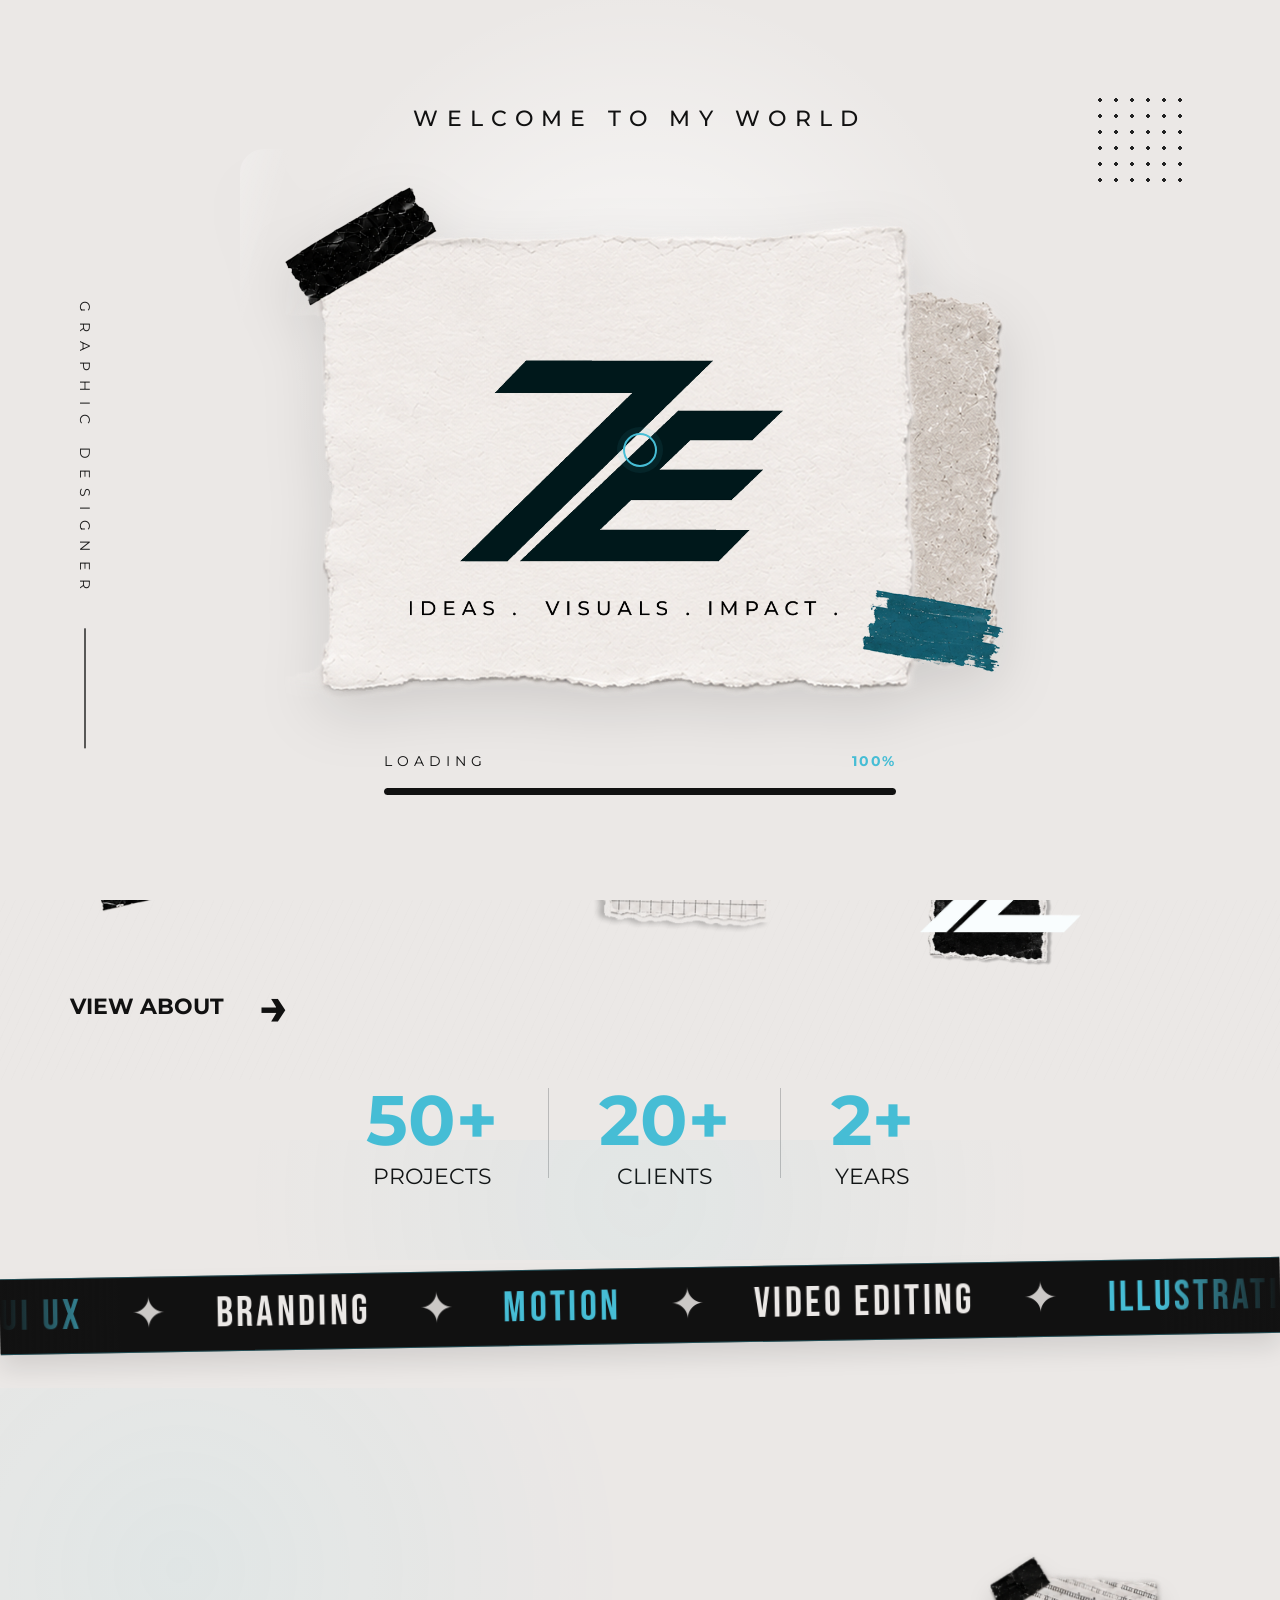
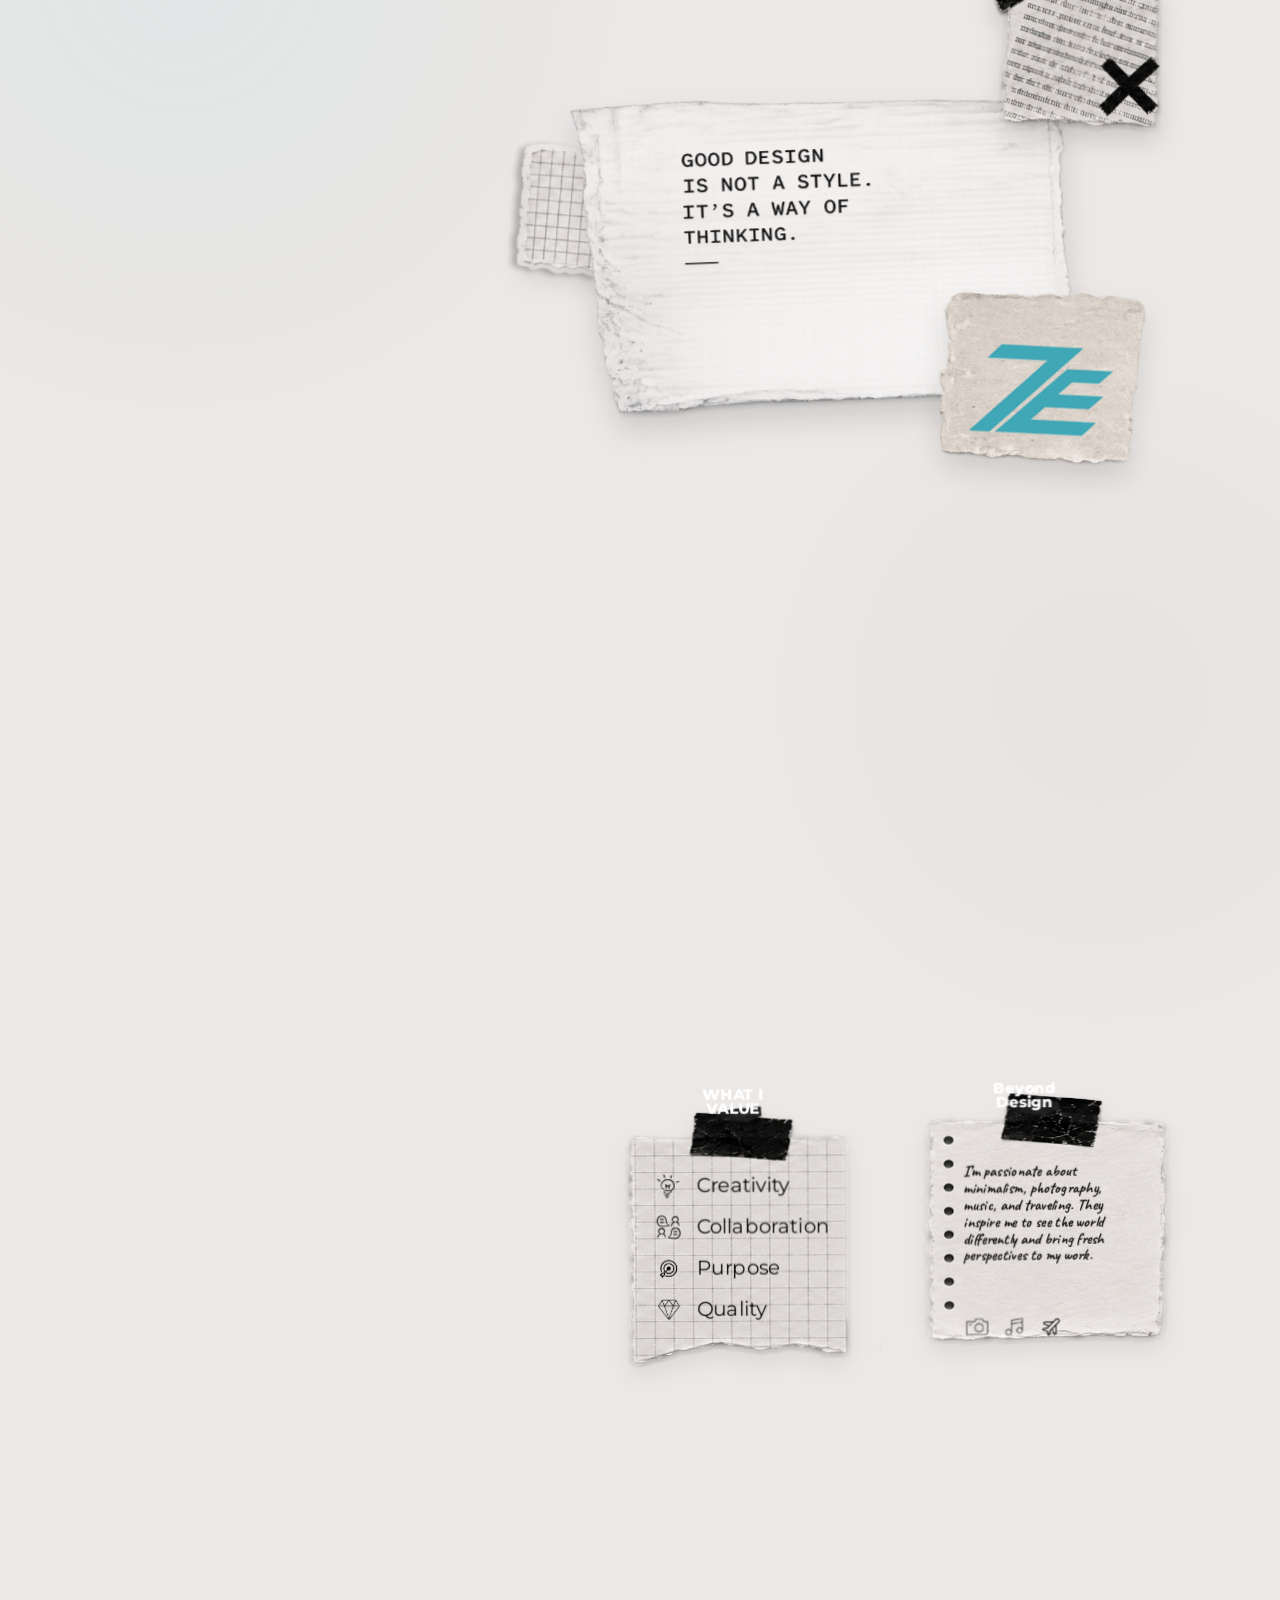
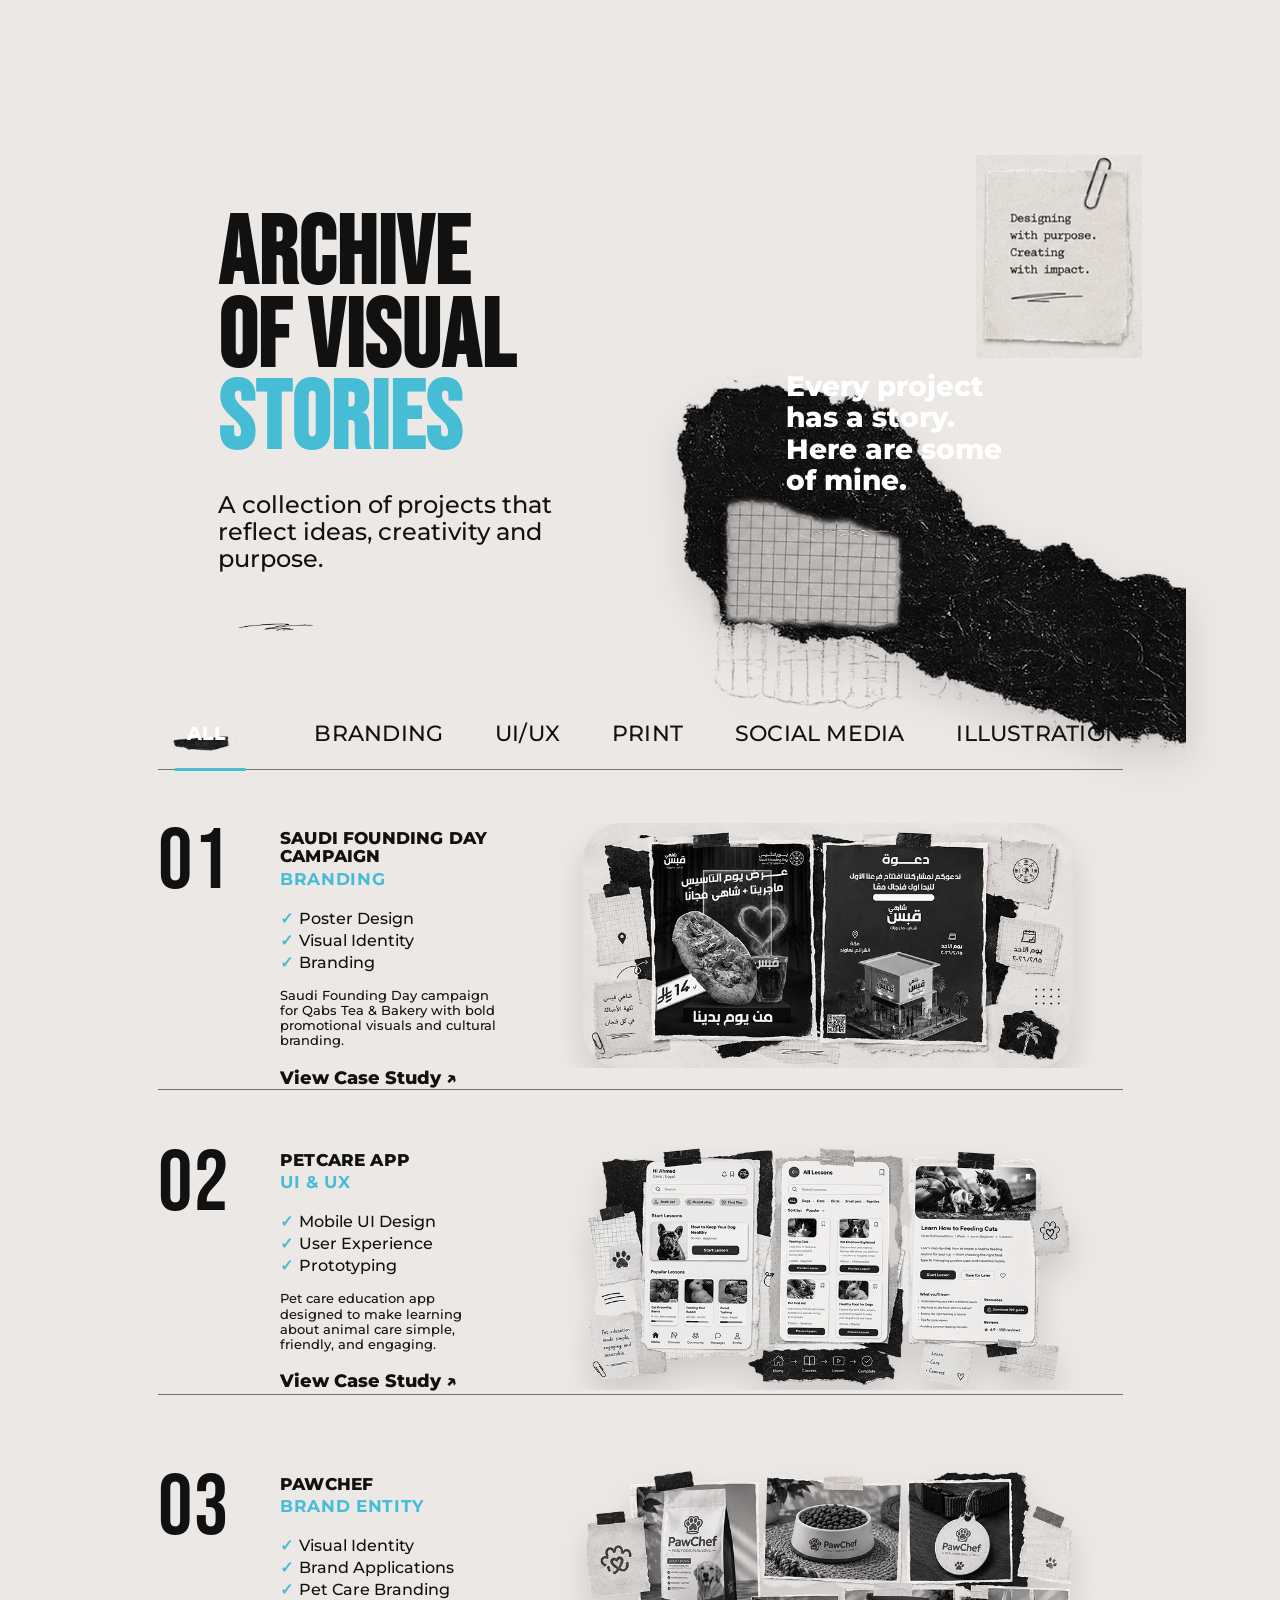
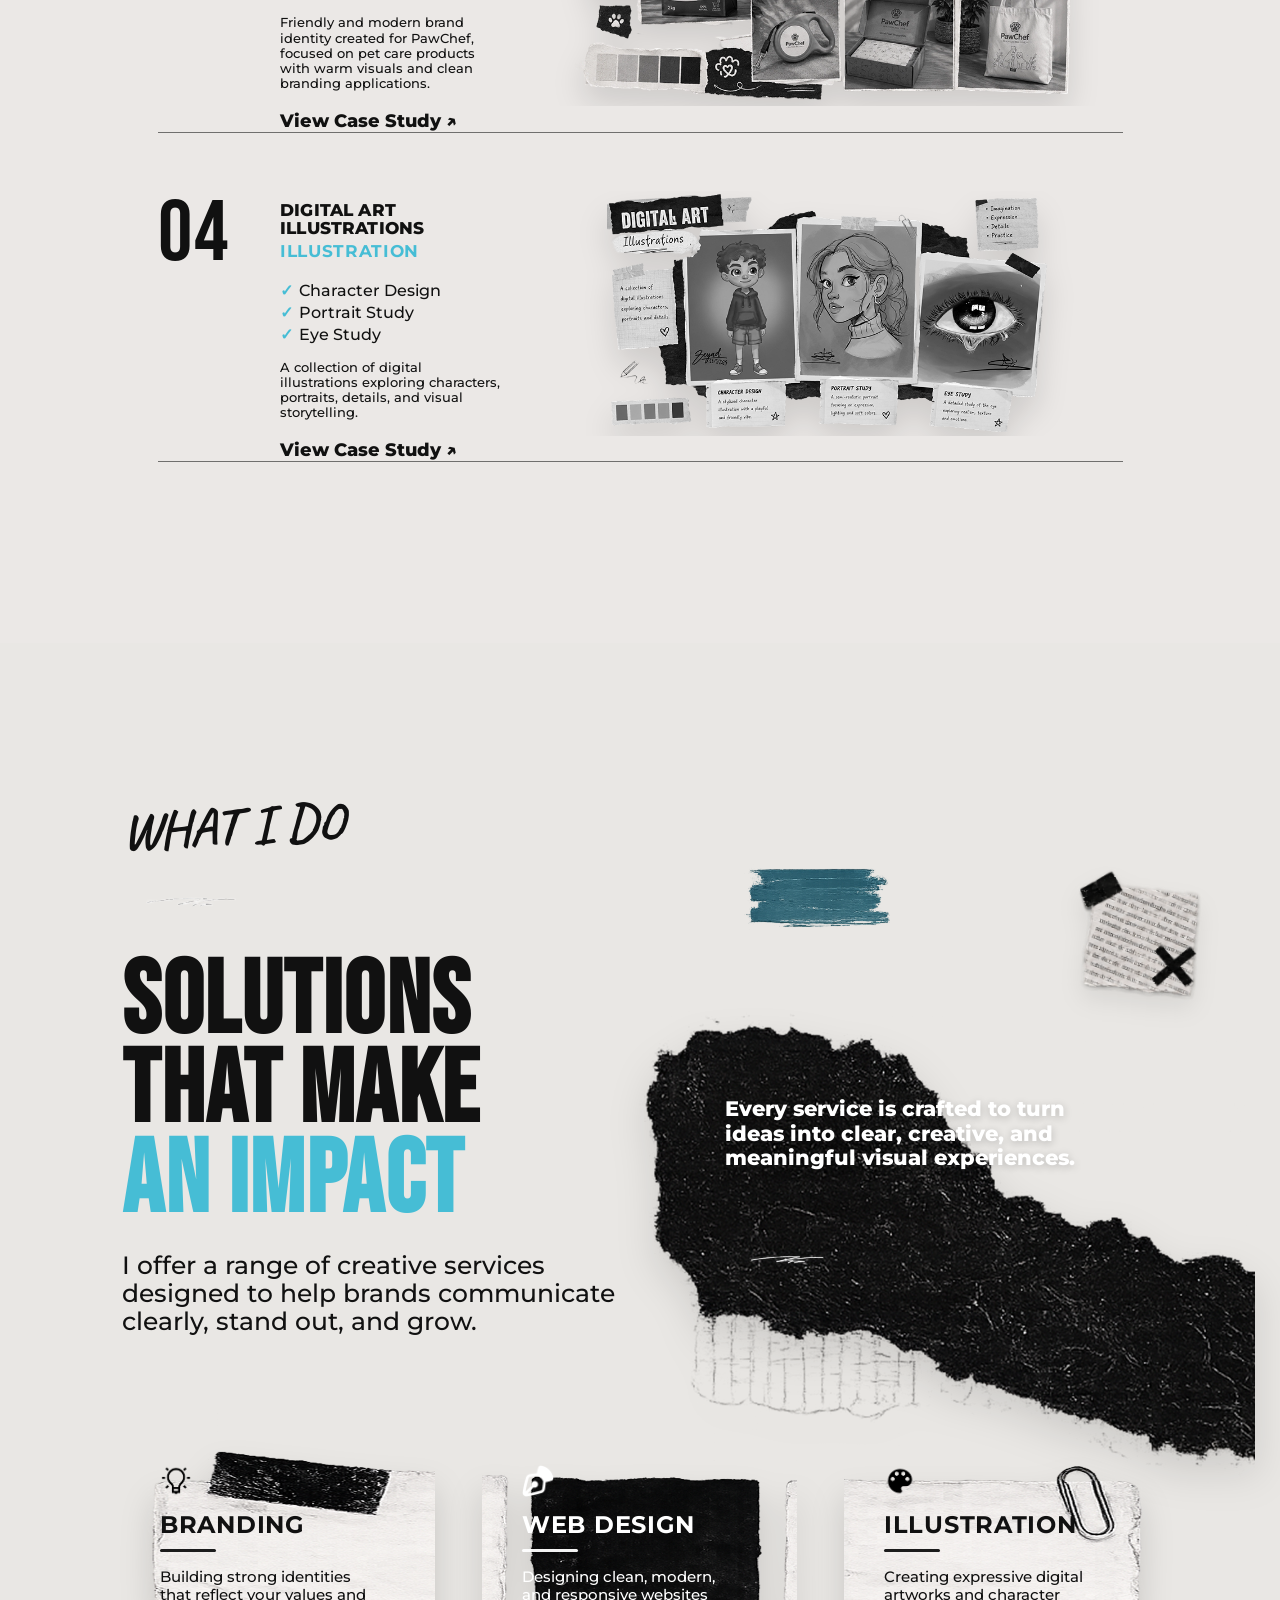
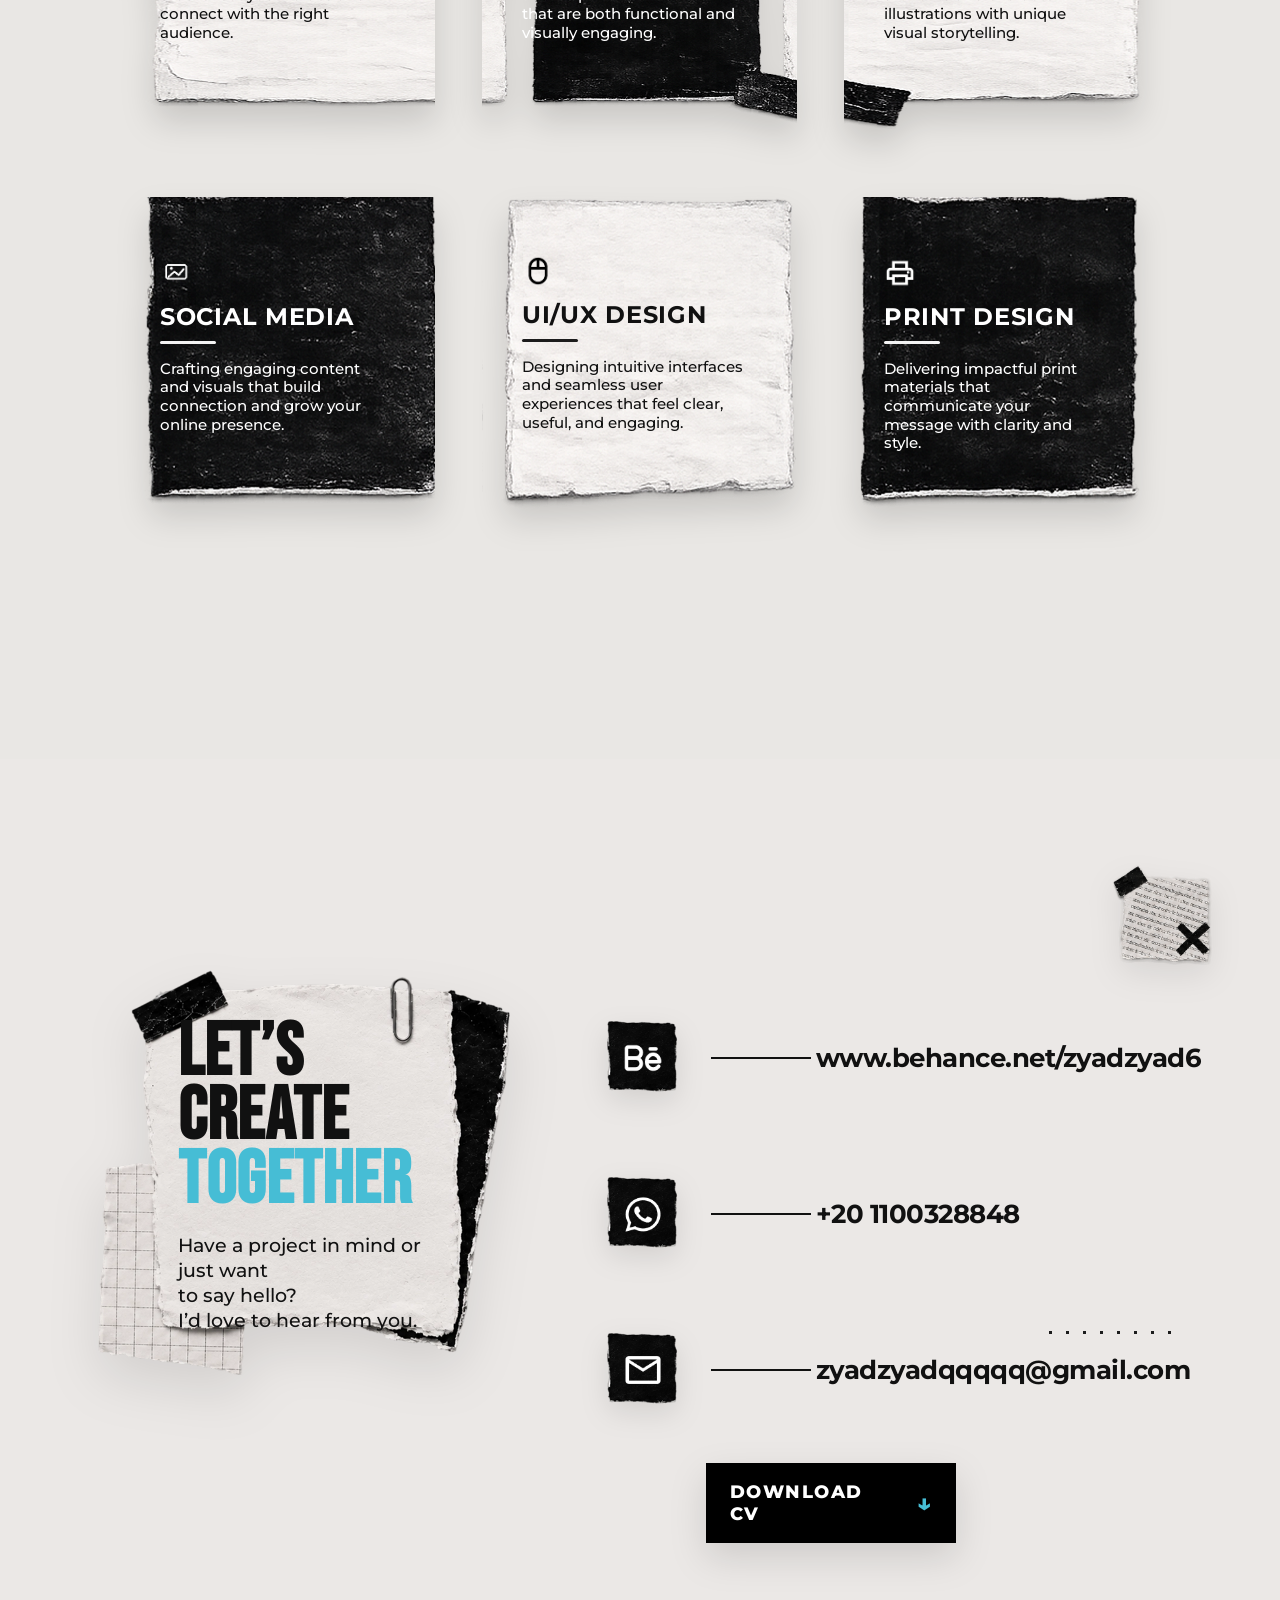
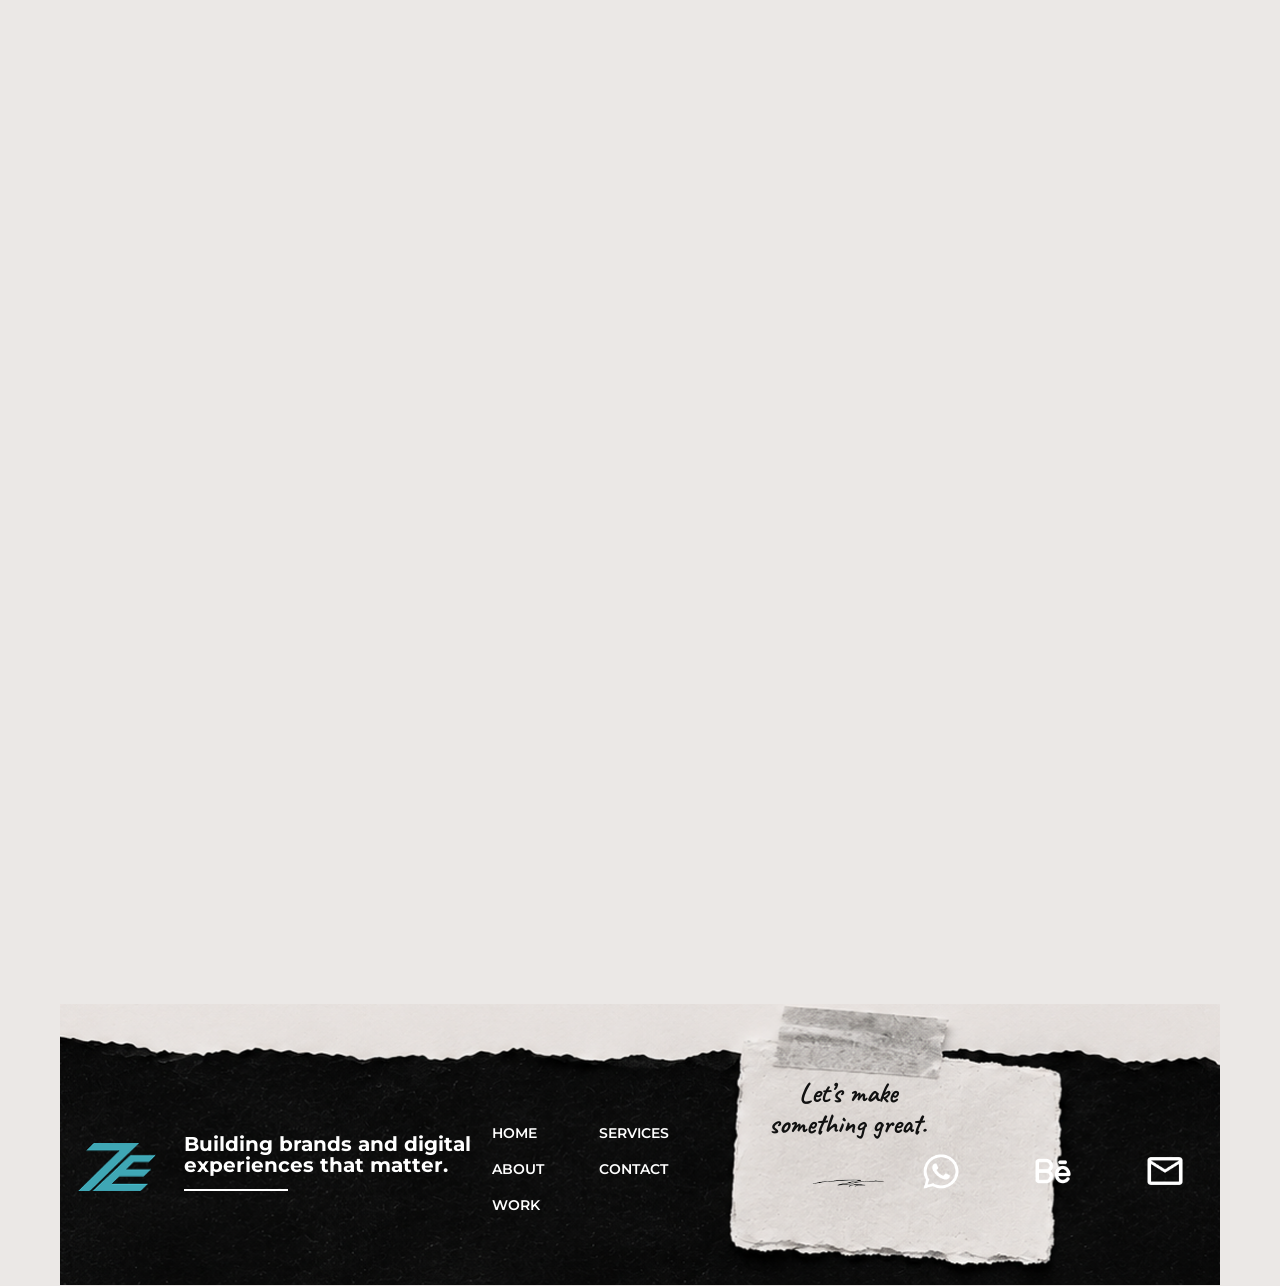
==== commit 757c42c1: "Add files via upload" ====
--- a/index.html
+++ b/index.html
@@ -185,6 +185,64 @@
         </section>
       </div>
     </main>
+
+      <div class="mobile-about">
+        <div class="mobile-section-label">GRAPHIC DESIGNER</div>
+        <h2><span>ABOUT</span><span>ME</span></h2>
+        <p class="mobile-about-intro">I don’t just design, I solve problems with creativity. I help brands communicate clearly, stand out, and create real impact.</p>
+
+        <article class="mobile-card mobile-dark-card">
+          <h3>MY JOURNEY</h3>
+          <p>My design journey started with curiosity and passion for visuals. Over the years, I’ve worked on diverse projects, collaborated with amazing people, and continuously refined my craft.</p>
+        </article>
+
+        <article class="mobile-card">
+          <h3>TIMELINE</h3>
+          <div class="mobile-timeline">
+            <p><strong>2023</strong> Started exploring design and visual communication.</p>
+            <p><strong>2025</strong> Worked with clients and agencies on real projects.</p>
+            <p><strong>2026</strong> Building brands and digital experiences that make impact.</p>
+          </div>
+        </article>
+
+        <article class="mobile-card">
+          <h3>TOOLS USED</h3>
+          <div class="mobile-tools">
+            <img src="assets/tool-ps.png" alt="Photoshop">
+            <img src="assets/tool-ai.png" alt="Illustrator">
+            <img src="assets/tool-id.png" alt="InDesign">
+            <img src="assets/tool-ae.png" alt="After Effects">
+            <img src="assets/tool-pr.png" alt="Premiere Pro">
+            <img src="assets/tool-figma.png" alt="Figma">
+            <img src="assets/tool-maya.png" alt="Maya">
+          </div>
+        </article>
+
+        <article class="mobile-card mobile-dark-card">
+          <h3>MY APPROACH</h3>
+          <ul>
+            <li>Understand deeply</li>
+            <li>Think strategically</li>
+            <li>Design intentionally</li>
+            <li>Deliver with purpose</li>
+          </ul>
+        </article>
+
+        <article class="mobile-card">
+          <h3>WHAT I VALUE</h3>
+          <div class="mobile-values">
+            <span>Creativity</span>
+            <span>Collaboration</span>
+            <span>Purpose</span>
+            <span>Quality</span>
+          </div>
+        </article>
+
+        <article class="mobile-card">
+          <h3>BEYOND DESIGN</h3>
+          <p>I’m passionate about minimalism, photography, music, and traveling. They inspire me to see the world differently and bring fresh perspectives to my work.</p>
+        </article>
+      </div>
   </section>
 
   <section class="work-page page-section" id="work" data-section-name="work">
@@ -531,6 +589,50 @@
             <span class="service-line"></span>
             <p>Delivering impactful print materials that communicate your message with clarity and style.</p>
           </div>
+        </article>
+      </div>
+    </div>
+
+    <div class="mobile-services">
+      <div class="mobile-section-label">WHAT I DO</div>
+      <h2><span>SOLUTIONS</span><span>THAT MAKE</span><span>AN IMPACT</span></h2>
+      <p class="mobile-services-intro">I offer creative services designed to help brands communicate clearly, stand out, and grow.</p>
+
+      <div class="mobile-services-grid">
+        <article class="mobile-service-card">
+          <img src="assets/services-icon-branding.png" alt="">
+          <h3>BRANDING</h3>
+          <p>Building strong identities that reflect your values and connect with the right audience.</p>
+        </article>
+
+        <article class="mobile-service-card mobile-service-dark">
+          <img src="assets/services-icon-web.png" alt="">
+          <h3>WEB DESIGN</h3>
+          <p>Designing clean, modern, and responsive websites that are functional and visually engaging.</p>
+        </article>
+
+        <article class="mobile-service-card">
+          <img src="assets/services-icon-illustration.png" alt="">
+          <h3>ILLUSTRATION</h3>
+          <p>Creating expressive digital artworks and character illustrations with visual storytelling.</p>
+        </article>
+
+        <article class="mobile-service-card mobile-service-dark">
+          <img src="assets/services-icon-social-white.png" alt="">
+          <h3>SOCIAL MEDIA</h3>
+          <p>Crafting engaging content and visuals that build connection and grow your online presence.</p>
+        </article>
+
+        <article class="mobile-service-card">
+          <img src="assets/services-icon-uiux.png" alt="">
+          <h3>UI/UX DESIGN</h3>
+          <p>Designing intuitive interfaces and seamless user experiences that feel clear and useful.</p>
+        </article>
+
+        <article class="mobile-service-card mobile-service-dark">
+          <img src="assets/services-icon-print.png" alt="">
+          <h3>PRINT DESIGN</h3>
+          <p>Delivering impactful print materials that communicate your message with clarity and style.</p>
         </article>
       </div>
     </div>
--- a/style.css
+++ b/style.css
@@ -5716,3 +5716,992 @@
     font-size:14px;
   }
 }
+
+
+/* =========================
+   V43 MOBILE RESPONSIVE FIX
+   Keeps desktop design, scales collage pages, and makes home/contact readable on mobile.
+========================= */
+
+@media (hover:none), (pointer:coarse){
+  body{ cursor:auto !important; }
+  .custom-cursor{ display:none !important; }
+}
+
+html, body{
+  max-width:100%;
+  overflow-x:hidden;
+}
+
+img{
+  max-width:100%;
+}
+
+/* Tablet */
+@media (max-width: 1024px){
+  .fixed-nav{
+    padding:14px 24px !important;
+    gap:18px !important;
+  }
+
+  .fixed-nav nav{
+    gap:28px !important;
+  }
+
+  .work-btn{
+    padding:14px 20px !important;
+    font-size:13px !important;
+  }
+
+  .hero{
+    padding:96px 36px 30px !important;
+    gap:26px !important;
+  }
+
+  .hero-left h1 span{
+    font-size:128px !important;
+  }
+
+  .hero-left p{
+    font-size:20px !important;
+  }
+
+  .image-wrapper{
+    height:560px !important;
+  }
+
+  .main-image{
+    width:520px !important;
+    left:45px !important;
+  }
+
+  .stats{
+    flex-wrap:wrap !important;
+    gap:28px !important;
+    padding:30px 20px 60px !important;
+  }
+}
+
+/* Mobile nav + home */
+@media (max-width: 768px){
+  .fixed-nav{
+    height:auto !important;
+    min-height:72px !important;
+    padding:10px 14px !important;
+    align-items:center !important;
+    gap:10px !important;
+    overflow:hidden !important;
+  }
+
+  .fixed-nav .logo img,
+  .fixed-nav > a:first-child img{
+    width:58px !important;
+    min-width:58px !important;
+  }
+
+  .fixed-nav nav{
+    flex:1 !important;
+    display:flex !important;
+    gap:18px !important;
+    justify-content:flex-start !important;
+    overflow-x:auto !important;
+    white-space:nowrap !important;
+    padding:8px 2px 10px !important;
+    scrollbar-width:none !important;
+  }
+
+  .fixed-nav nav::-webkit-scrollbar{ display:none !important; }
+
+  .fixed-nav nav a{
+    font-size:12px !important;
+    letter-spacing:.08em !important;
+    flex:0 0 auto !important;
+  }
+
+  .fixed-nav .work-btn{
+    display:none !important;
+  }
+
+  .page-section{
+    scroll-margin-top:78px !important;
+  }
+
+  .home-page{
+    padding-top:74px !important;
+  }
+
+  .hero{
+    flex-direction:column !important;
+    align-items:flex-start !important;
+    padding:34px 18px 0 !important;
+    gap:20px !important;
+  }
+
+  .hero-left,
+  .hero-right{
+    width:100% !important;
+  }
+
+  .tape-small{
+    width:58px !important;
+    top:6px !important;
+    left:2px !important;
+  }
+
+  .hero-left h1{
+    margin-top:34px !important;
+  }
+
+  .hero-left h1 span{
+    font-size:clamp(84px, 24vw, 112px) !important;
+    line-height:.82 !important;
+  }
+
+  .quote{
+    width:min(76vw, 290px) !important;
+    margin-top:18px !important;
+  }
+
+  .hero-left p{
+    font-size:17px !important;
+    line-height:1.45 !important;
+    margin-top:20px !important;
+  }
+
+  .scribble-left{
+    width:96px !important;
+  }
+
+  .view-work{
+    margin-top:24px !important;
+    font-size:17px !important;
+    gap:18px !important;
+  }
+
+  .view-work span{
+    font-size:38px !important;
+  }
+
+  .scribble-top{
+    width:140px !important;
+    margin-left:20px !important;
+    margin-bottom:8px !important;
+  }
+
+  .image-wrapper{
+    width:100% !important;
+    height:430px !important;
+  }
+
+  .main-image{
+    width:78vw !important;
+    max-width:360px !important;
+    left:50% !important;
+    top:12px !important;
+    transform:translateX(-50%) !important;
+  }
+
+  .paper-grid{
+    width:31vw !important;
+    max-width:135px !important;
+    left:0 !important;
+    bottom:28px !important;
+  }
+
+  .tape-top{
+    width:70px !important;
+    left:42vw !important;
+    top:-4px !important;
+  }
+
+  .paper-black{
+    width:35vw !important;
+    max-width:155px !important;
+    right:0 !important;
+    top:24px !important;
+  }
+
+  .paper-side{
+    width:34vw !important;
+    max-width:150px !important;
+    right:10px !important;
+    bottom:24px !important;
+  }
+
+  .note{
+    right:4px !important;
+    bottom:112px !important;
+  }
+
+  .note img{
+    width:36vw !important;
+    max-width:160px !important;
+  }
+
+  .bottom-logo{
+    right:28px !important;
+    bottom:38px !important;
+  }
+
+  .bottom-logo img{
+    width:110px !important;
+  }
+
+  .stats{
+    display:grid !important;
+    grid-template-columns:1fr 1fr !important;
+    gap:18px !important;
+    padding:36px 18px 52px !important;
+  }
+
+  .stat h2{
+    font-size:44px !important;
+  }
+
+  .stat p{
+    font-size:15px !important;
+  }
+
+  .line{
+    display:none !important;
+  }
+
+  .services-marquee{
+    font-size:16px !important;
+    padding:16px 0 !important;
+  }
+
+  /* Keep big collage sections responsive by scaling their designed canvas */
+  .about-wrap{
+    width:100% !important;
+    overflow:hidden !important;
+    height:calc(1942px * ((100vw - 20px) / 1458)) !important;
+    min-height:520px !important;
+  }
+
+  .about-stage{
+    left:10px !important;
+    width:1458px !important;
+    height:1942px !important;
+    transform:scale(calc((100vw - 20px) / 1458)) !important;
+    transform-origin:top left !important;
+  }
+
+  .work-wrap{
+    width:100% !important;
+    overflow:hidden !important;
+    height:calc(2120px * ((100vw - 20px) / 1164)) !important;
+    min-height:680px !important;
+  }
+
+  .work-stage{
+    margin-left:10px !important;
+    margin-right:0 !important;
+    width:1164px !important;
+    transform:scale(calc((100vw - 20px) / 1164)) !important;
+    transform-origin:top left !important;
+  }
+
+  .work-page{
+    padding-top:72px !important;
+  }
+
+  .work-filter button{
+    font-size:22px !important;
+  }
+
+  .work-filter button.active{
+    font-size:20px !important;
+    padding:16px 38px 18px 30px !important;
+  }
+
+  .project-info a,
+  .download-cv-btn,
+  .back-home{
+    -webkit-tap-highlight-color:transparent;
+  }
+
+  /* Services: scale the designed collage page instead of letting fixed positions overflow */
+  .services-page{
+    padding-top:86px !important;
+    padding-bottom:70px !important;
+    min-height:auto !important;
+  }
+
+  .services-wrap{
+    width:1164px !important;
+    max-width:none !important;
+    margin-left:10px !important;
+    margin-right:0 !important;
+    height:calc(1490px * ((100vw - 20px) / 1164)) !important;
+    transform:scale(calc((100vw - 20px) / 1164)) !important;
+    transform-origin:top left !important;
+  }
+
+  /* Contact stacked layout */
+  .contact-page{
+    padding-top:88px !important;
+    min-height:auto !important;
+  }
+
+  .contact-wrap{
+    width:calc(100vw - 28px) !important;
+  }
+
+  .contact-hero{
+    min-height:auto !important;
+    padding-top:0 !important;
+    display:flex !important;
+    flex-direction:column !important;
+    gap:36px !important;
+  }
+
+  .contact-intro{
+    position:relative !important;
+    left:auto !important;
+    top:auto !important;
+    width:min(100%, 430px) !important;
+    height:auto !important;
+    aspect-ratio:470/610 !important;
+    margin:0 auto !important;
+  }
+
+  .contact-paper-stack{
+    width:100% !important;
+  }
+
+  .contact-intro-copy{
+    left:25% !important;
+    top:15% !important;
+    width:62% !important;
+  }
+
+  .contact-intro-copy h2 span{
+    font-size:clamp(48px, 15vw, 72px) !important;
+  }
+
+  .contact-intro-copy p{
+    font-size:clamp(14px, 4.2vw, 17px) !important;
+    line-height:1.28 !important;
+  }
+
+  .contact-links{
+    position:relative !important;
+    top:auto !important;
+    right:auto !important;
+    width:100% !important;
+    gap:26px !important;
+  }
+
+  .contact-method{
+    grid-template-columns:78px 46px 1fr !important;
+    column-gap:8px !important;
+  }
+
+  .contact-method-icon,
+  .contact-method-paper{
+    width:72px !important;
+    height:72px !important;
+  }
+
+  .contact-method-symbol{
+    width:32px !important;
+    height:32px !important;
+  }
+
+  .contact-method-line{
+    width:42px !important;
+  }
+
+  .contact-method-text{
+    font-size:clamp(15px, 4.2vw, 18px) !important;
+    word-break:break-word !important;
+  }
+
+  .download-cv-btn{
+    margin-left:0 !important;
+    margin-top:0 !important;
+    width:min(100%, 250px) !important;
+    font-size:14px !important;
+    padding:15px 18px !important;
+  }
+
+  .contact-corner-note{
+    position:relative !important;
+    right:auto !important;
+    top:auto !important;
+    align-self:flex-end !important;
+    width:90px !important;
+  }
+
+  .contact-dot-grid{
+    position:relative !important;
+    right:auto !important;
+    top:auto !important;
+    width:100px !important;
+    height:96px !important;
+    margin-left:auto !important;
+    transform:scale(.8) !important;
+    transform-origin:right center !important;
+  }
+
+  .contact-footer{
+    margin-top:46px !important;
+    height:560px !important;
+  }
+
+  .contact-footer-strip{
+    height:560px !important;
+    object-position:center !important;
+  }
+
+  .contact-footer-left{
+    left:22px !important;
+    top:260px !important;
+    flex-direction:column !important;
+    align-items:flex-start !important;
+    gap:12px !important;
+  }
+
+  .contact-footer-left img{
+    width:64px !important;
+  }
+
+  .contact-footer-brand p{
+    font-size:17px !important;
+  }
+
+  .contact-footer-nav{
+    left:22px !important;
+    top:402px !important;
+    width:230px !important;
+    gap:14px 28px !important;
+  }
+
+  .contact-footer-note{
+    left:50% !important;
+    top:36px !important;
+    width:205px !important;
+    transform:translateX(-50%) !important;
+  }
+
+  .contact-footer-note-text{
+    font-size:24px !important;
+  }
+
+  .contact-footer-socials{
+    left:22px !important;
+    right:auto !important;
+    top:210px !important;
+    gap:26px !important;
+  }
+
+  .contact-social-link{
+    width:42px !important;
+    height:42px !important;
+  }
+
+  .contact-social-link img{
+    width:34px !important;
+    height:34px !important;
+  }
+}
+
+/* Small mobile */
+@media (max-width: 430px){
+  .fixed-nav{
+    padding:8px 10px !important;
+  }
+
+  .fixed-nav .logo img,
+  .fixed-nav > a:first-child img{
+    width:50px !important;
+    min-width:50px !important;
+  }
+
+  .fixed-nav nav{
+    gap:14px !important;
+  }
+
+  .fixed-nav nav a{
+    font-size:11px !important;
+  }
+
+  .hero-left h1 span{
+    font-size:clamp(74px, 25vw, 96px) !important;
+  }
+
+  .hero-left p{
+    font-size:15.5px !important;
+  }
+
+  .image-wrapper{
+    height:390px !important;
+  }
+
+  .stats{
+    grid-template-columns:1fr !important;
+  }
+
+  .about-wrap{
+    min-height:500px !important;
+  }
+
+  .work-wrap{
+    min-height:650px !important;
+  }
+
+  .services-wrap{
+    margin-left:8px !important;
+    height:calc(1490px * ((100vw - 16px) / 1164)) !important;
+    transform:scale(calc((100vw - 16px) / 1164)) !important;
+  }
+
+  .about-stage{
+    left:8px !important;
+    transform:scale(calc((100vw - 16px) / 1458)) !important;
+  }
+
+  .work-stage{
+    margin-left:8px !important;
+    transform:scale(calc((100vw - 16px) / 1164)) !important;
+  }
+
+  .contact-method{
+    grid-template-columns:68px 34px 1fr !important;
+  }
+
+  .contact-method-icon,
+  .contact-method-paper{
+    width:64px !important;
+    height:64px !important;
+  }
+
+  .contact-method-symbol{
+    width:28px !important;
+    height:28px !important;
+  }
+
+  .contact-method-line{
+    width:30px !important;
+  }
+
+  .contact-footer{
+    height:600px !important;
+  }
+
+  .contact-footer-strip{
+    height:600px !important;
+  }
+
+  .contact-footer-nav{
+    top:430px !important;
+  }
+}
+
+/* Landscape phones */
+@media (max-width: 900px) and (orientation: landscape){
+  .home-page{
+    padding-top:68px !important;
+  }
+
+  .hero{
+    flex-direction:row !important;
+    padding:28px 18px 0 !important;
+  }
+
+  .hero-left h1 span{
+    font-size:82px !important;
+  }
+
+  .hero-left p{
+    font-size:15px !important;
+  }
+
+  .image-wrapper{
+    height:330px !important;
+  }
+
+  .main-image{
+    width:310px !important;
+  }
+}
+
+
+/* =========================
+   V44 FULL MOBILE RESPONSIVE FIX
+   About + Services are rebuilt into clean mobile cards.
+========================= */
+
+.mobile-about,
+.mobile-services{
+  display:none;
+}
+
+/* Better general responsive polish */
+@media (max-width: 768px){
+  .mobile-about,
+  .mobile-services{
+    display:block !important;
+  }
+
+  /* Hide desktop collage versions on mobile because they are too detailed for phone width */
+  .about-page .about-wrap,
+  .services-page .services-wrap{
+    display:none !important;
+  }
+
+  .about-page,
+  .services-page{
+    min-height:auto !important;
+    padding:88px 18px 70px !important;
+    overflow:hidden !important;
+    background:#ebe8e6 !important;
+  }
+
+  .mobile-section-label{
+    font-family:'Caveat', cursive;
+    font-size:38px;
+    line-height:1;
+    font-weight:700;
+    transform:rotate(-2deg);
+    margin-bottom:16px;
+    color:#111;
+  }
+
+  .mobile-about h2,
+  .mobile-services h2{
+    font-family:'Bebas Neue', sans-serif;
+    font-size:clamp(76px, 22vw, 108px);
+    line-height:.86;
+    letter-spacing:.015em;
+    margin:0 0 22px;
+  }
+
+  .mobile-about h2 span,
+  .mobile-services h2 span{
+    display:block;
+  }
+
+  .mobile-about h2 span:last-child,
+  .mobile-services h2 span:last-child{
+    color:#46bdd5;
+  }
+
+  .mobile-about-intro,
+  .mobile-services-intro{
+    font-size:17px;
+    line-height:1.5;
+    font-weight:500;
+    margin:0 0 28px;
+    max-width:92vw;
+  }
+
+  .mobile-card,
+  .mobile-service-card{
+    position:relative;
+    width:100%;
+    border:2px solid rgba(17,17,17,.88);
+    background:#f8f5ef;
+    padding:24px 22px;
+    margin:18px 0;
+    filter:drop-shadow(8px 8px 0 rgba(17,17,17,.08));
+    transform:translateY(0);
+    transition:transform .35s cubic-bezier(.2,.85,.2,1), filter .35s ease, background .35s ease;
+    animation:mobileCardIn .7s cubic-bezier(.2,.85,.2,1) both;
+  }
+
+  .mobile-card:nth-of-type(2),
+  .mobile-service-card:nth-child(2){ animation-delay:.06s; }
+  .mobile-card:nth-of-type(3),
+  .mobile-service-card:nth-child(3){ animation-delay:.12s; }
+  .mobile-card:nth-of-type(4),
+  .mobile-service-card:nth-child(4){ animation-delay:.18s; }
+  .mobile-card:nth-of-type(5),
+  .mobile-service-card:nth-child(5){ animation-delay:.24s; }
+  .mobile-card:nth-of-type(6),
+  .mobile-service-card:nth-child(6){ animation-delay:.30s; }
+
+  .mobile-card::before,
+  .mobile-service-card::before{
+    content:'';
+    position:absolute;
+    top:-10px;
+    left:22px;
+    width:90px;
+    height:22px;
+    background:#111;
+    transform:rotate(-2deg);
+  }
+
+  .mobile-dark-card,
+  .mobile-service-dark{
+    background:#111 !important;
+    color:#fff !important;
+    border-color:#111 !important;
+    filter:drop-shadow(8px 8px 0 rgba(70,189,213,.22));
+  }
+
+  .mobile-card h3,
+  .mobile-service-card h3{
+    font-size:22px;
+    line-height:1.08;
+    font-weight:800;
+    letter-spacing:.04em;
+    margin:0 0 14px;
+  }
+
+  .mobile-card p,
+  .mobile-service-card p,
+  .mobile-card li{
+    font-size:15px;
+    line-height:1.55;
+    font-weight:500;
+  }
+
+  .mobile-card ul{
+    list-style:none;
+    display:grid;
+    gap:10px;
+  }
+
+  .mobile-card li::before{
+    content:'＋';
+    color:#46bdd5;
+    font-weight:800;
+    margin-right:8px;
+  }
+
+  .mobile-card:hover,
+  .mobile-service-card:hover{
+    transform:translateY(-7px) rotate(-.4deg);
+    filter:drop-shadow(10px 12px 0 rgba(17,17,17,.12));
+  }
+
+  .mobile-dark-card:hover,
+  .mobile-service-dark:hover{
+    filter:drop-shadow(10px 12px 0 rgba(70,189,213,.28));
+  }
+
+  .mobile-timeline{
+    display:grid;
+    gap:14px;
+  }
+
+  .mobile-timeline p{
+    padding-left:14px;
+    border-left:3px solid #46bdd5;
+  }
+
+  .mobile-timeline strong{
+    display:block;
+    font-size:20px;
+    color:#46bdd5;
+    margin-bottom:3px;
+  }
+
+  .mobile-tools{
+    display:grid;
+    grid-template-columns:repeat(4, 1fr);
+    gap:14px;
+    align-items:center;
+  }
+
+  .mobile-tools img{
+    width:50px;
+    height:50px;
+    object-fit:contain;
+    padding:8px;
+    background:#fff;
+    border:1.5px solid #111;
+    transition:transform .25s ease;
+  }
+
+  .mobile-tools img:hover{
+    transform:translateY(-5px) rotate(-4deg);
+  }
+
+  .mobile-values{
+    display:flex;
+    flex-wrap:wrap;
+    gap:10px;
+  }
+
+  .mobile-values span{
+    display:inline-flex;
+    padding:10px 13px;
+    background:#111;
+    color:#fff;
+    font-size:13px;
+    font-weight:700;
+    letter-spacing:.04em;
+  }
+
+  .mobile-services-grid{
+    display:grid;
+    grid-template-columns:1fr;
+    gap:4px;
+  }
+
+  .mobile-service-card img{
+    width:42px;
+    height:42px;
+    object-fit:contain;
+    margin-bottom:18px;
+    transition:transform .3s cubic-bezier(.2,.85,.2,1);
+  }
+
+  .mobile-service-card:hover img{
+    transform:translateY(-6px) scale(1.12) rotate(-5deg);
+  }
+
+  /* Better work on mobile: make it a little larger and allow safe horizontal viewing */
+  .work-page{
+    padding-top:84px !important;
+  }
+
+  .work-wrap{
+    overflow-x:auto !important;
+    overflow-y:hidden !important;
+    -webkit-overflow-scrolling:touch !important;
+    padding-bottom:10px !important;
+    min-height:760px !important;
+  }
+
+  .work-stage{
+    margin-left:14px !important;
+    margin-right:14px !important;
+    transform:scale(.42) !important;
+    transform-origin:top left !important;
+  }
+
+  .work-wrap::-webkit-scrollbar{
+    height:6px;
+  }
+
+  .work-wrap::-webkit-scrollbar-thumb{
+    background:#111;
+    border-radius:99px;
+  }
+
+  .work-filter button{
+    cursor:pointer !important;
+  }
+
+  /* Preloader smaller on phones */
+  .preloader-card-wrap{
+    width:82vw !important;
+  }
+
+  .preloader-welcome{
+    font-size:16px !important;
+    letter-spacing:.18em !important;
+  }
+
+  .preloader-loading-row,
+  .preloader-progress-track{
+    width:70vw !important;
+  }
+
+  /* Contact final phone fixes */
+  .contact-page{
+    padding-left:14px !important;
+    padding-right:14px !important;
+  }
+
+  .contact-method{
+    width:100% !important;
+  }
+
+  .contact-method-text{
+    font-size:15.5px !important;
+  }
+
+  .download-cv-btn{
+    margin-top:8px !important;
+    width:230px !important;
+  }
+}
+
+@media (max-width: 430px){
+  .about-page,
+  .services-page{
+    padding-left:14px !important;
+    padding-right:14px !important;
+  }
+
+  .mobile-section-label{
+    font-size:34px;
+  }
+
+  .mobile-about h2,
+  .mobile-services h2{
+    font-size:clamp(68px, 21vw, 90px);
+  }
+
+  .mobile-about-intro,
+  .mobile-services-intro{
+    font-size:15.5px;
+  }
+
+  .mobile-card,
+  .mobile-service-card{
+    padding:23px 18px;
+  }
+
+  .mobile-card h3,
+  .mobile-service-card h3{
+    font-size:20px;
+  }
+
+  .mobile-card p,
+  .mobile-service-card p,
+  .mobile-card li{
+    font-size:14px;
+  }
+
+  .mobile-tools{
+    grid-template-columns:repeat(3, 1fr);
+  }
+
+  .mobile-tools img{
+    width:46px;
+    height:46px;
+  }
+
+  .work-stage{
+    transform:scale(.37) !important;
+  }
+
+  .work-wrap{
+    min-height:705px !important;
+  }
+}
+
+@media (max-width: 380px){
+  .work-stage{
+    transform:scale(.34) !important;
+  }
+
+  .work-wrap{
+    min-height:660px !important;
+  }
+
+  .mobile-about h2,
+  .mobile-services h2{
+    font-size:66px;
+  }
+}
+
+@keyframes mobileCardIn{
+  from{
+    opacity:0;
+    transform:translateY(28px) scale(.98);
+    filter:blur(7px);
+  }
+  to{
+    opacity:1;
+    transform:translateY(0) scale(1);
+    filter:blur(0);
+  }
+}
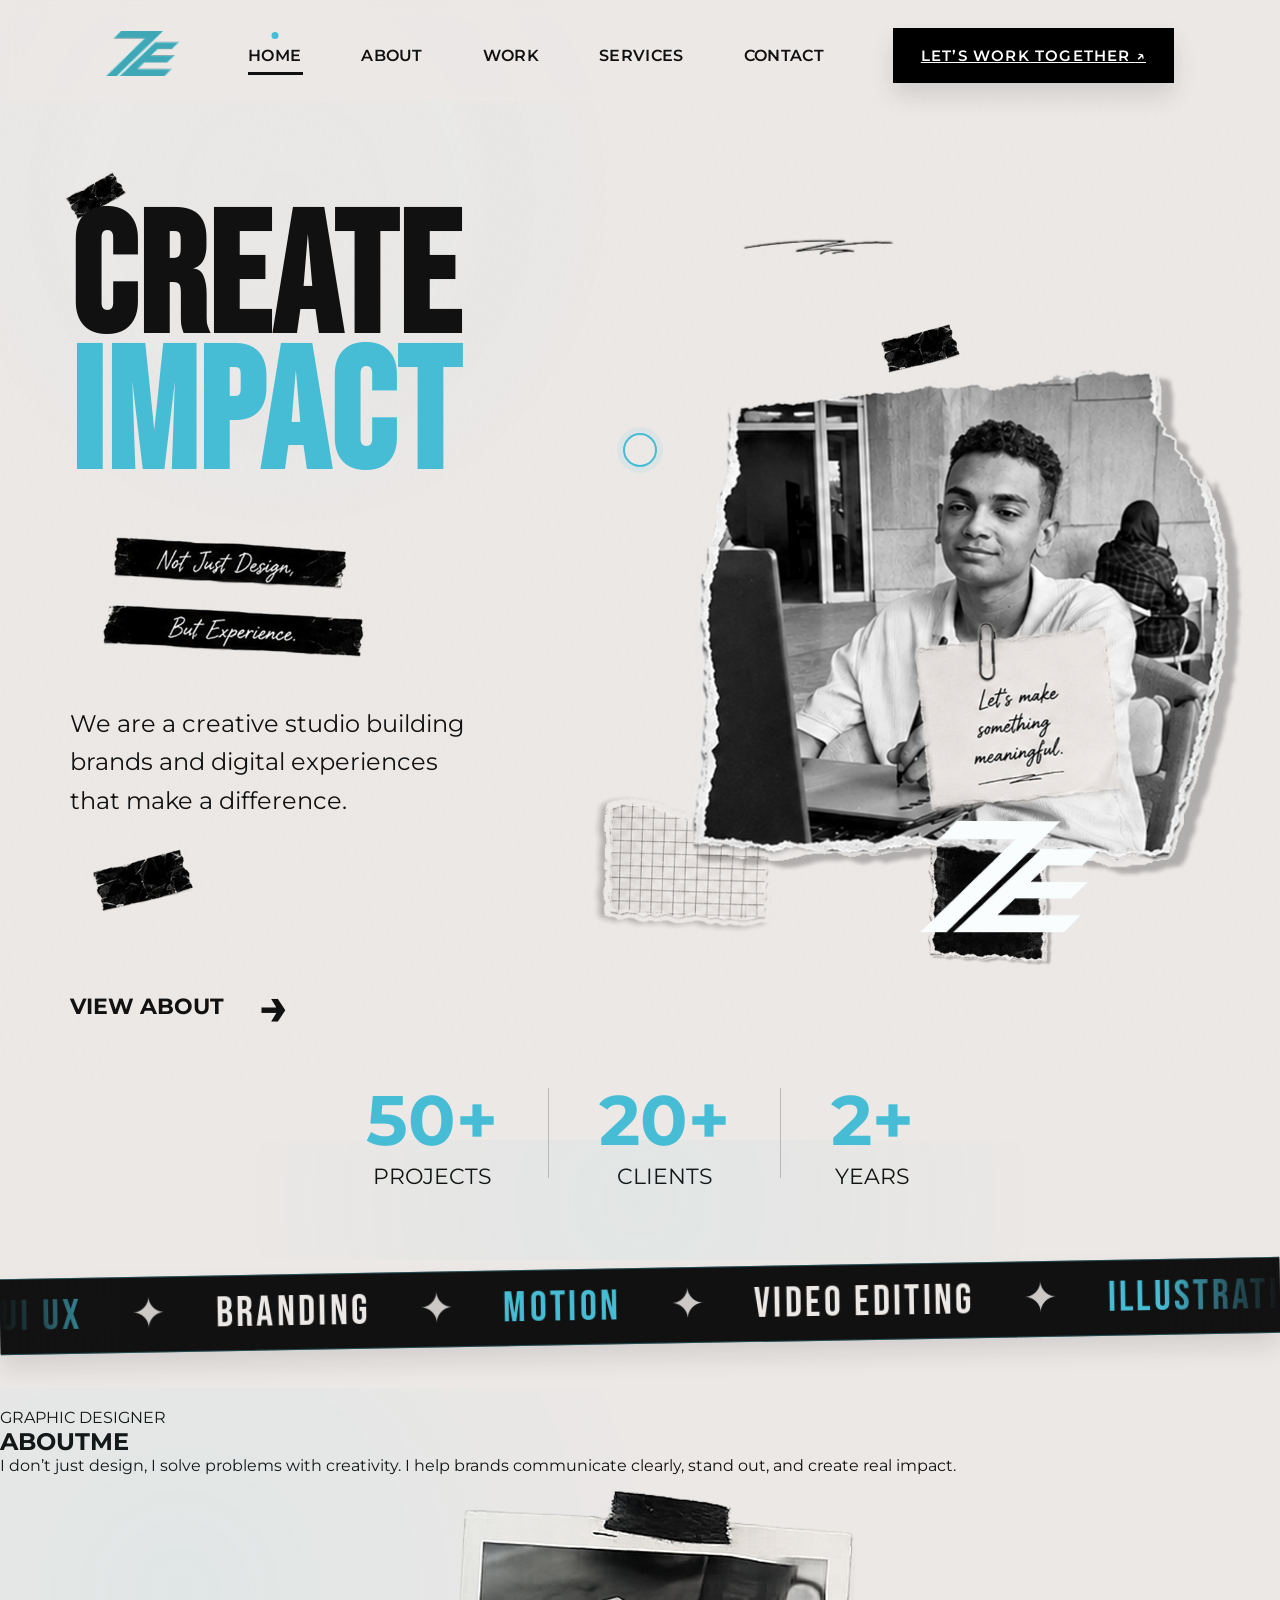
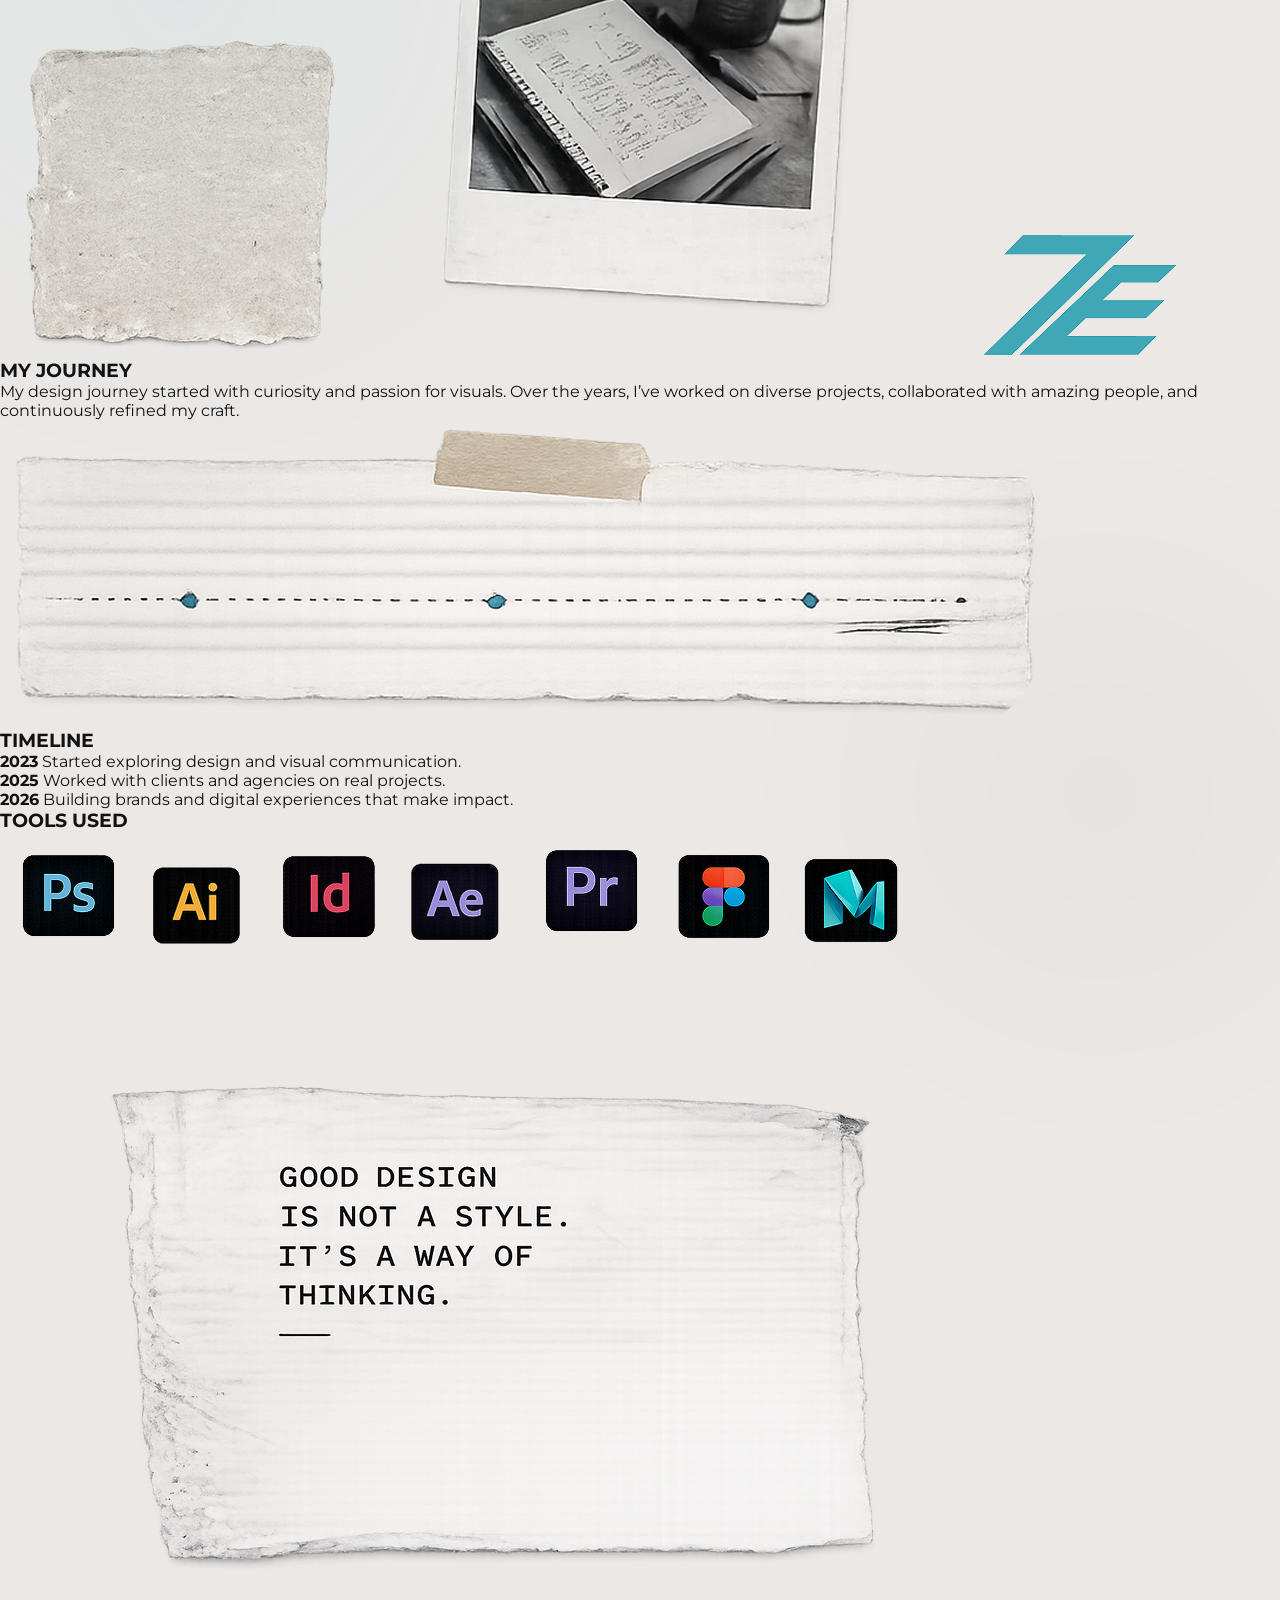
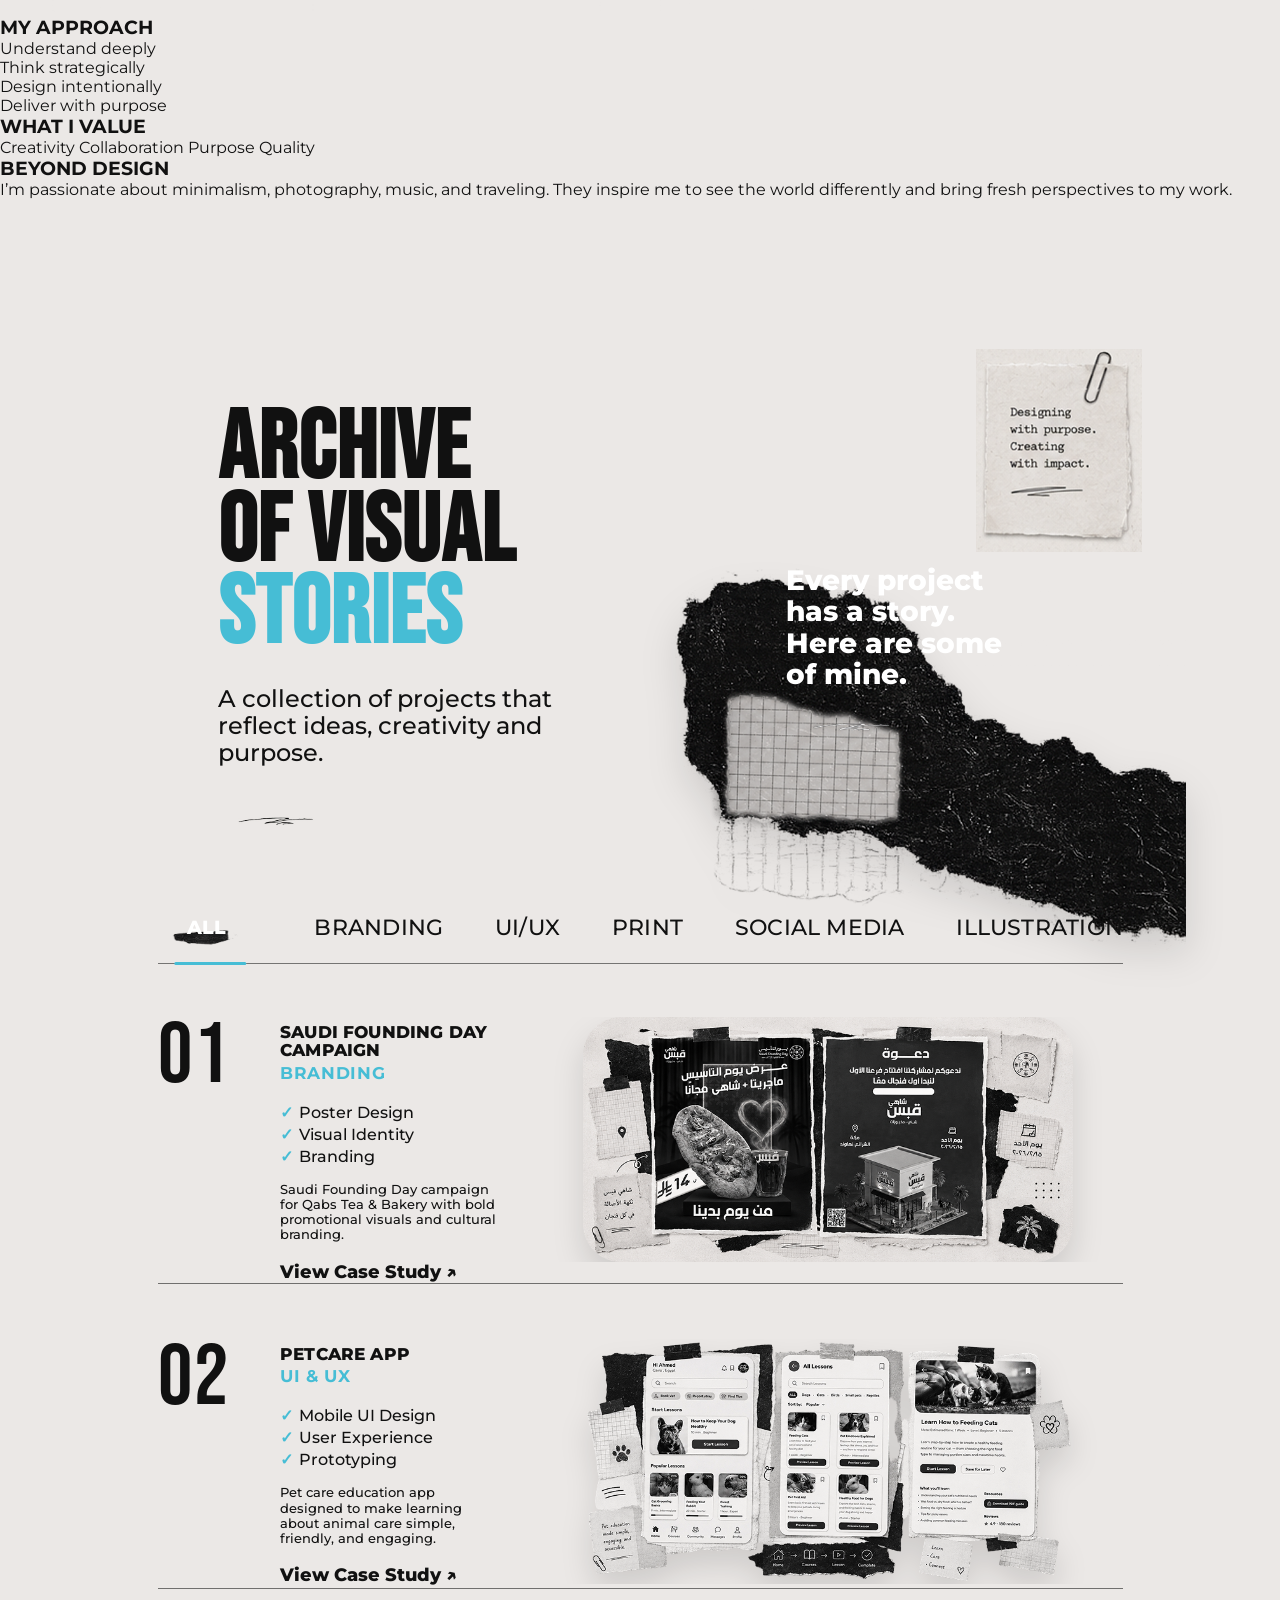
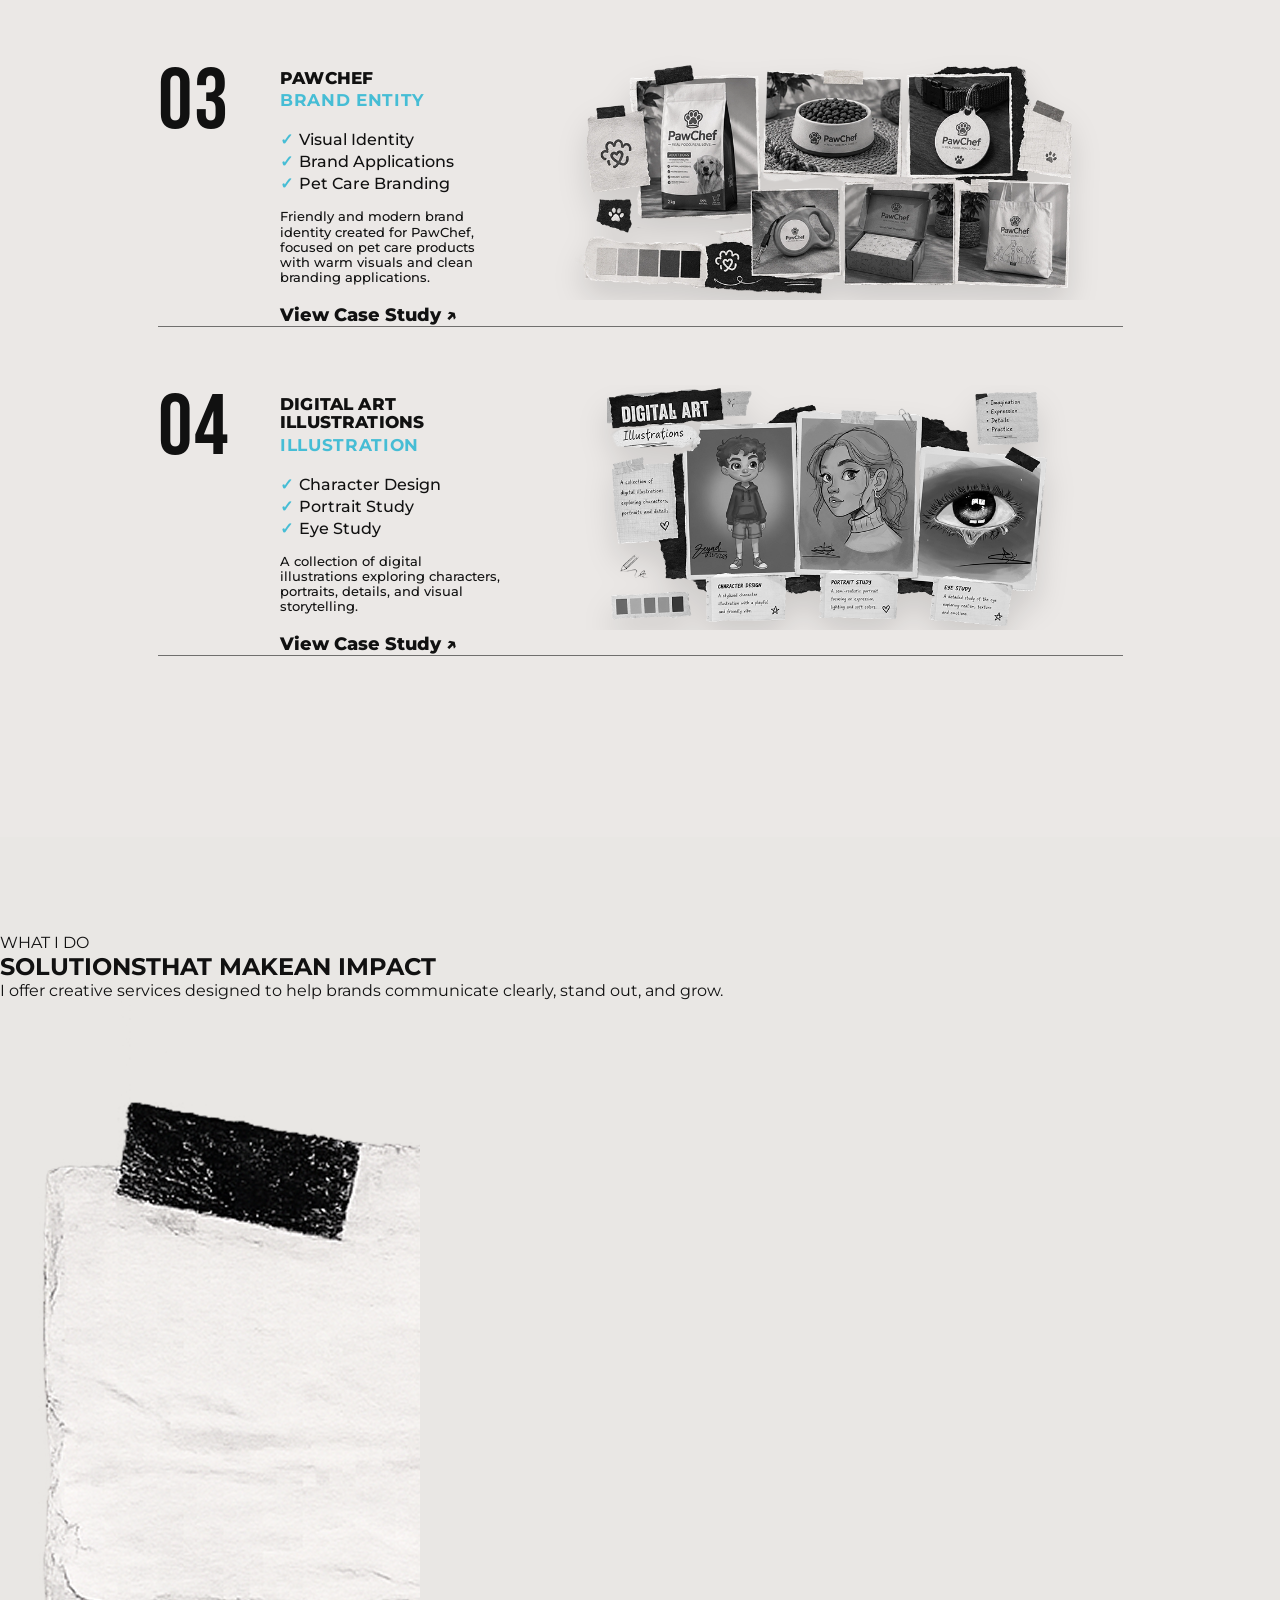
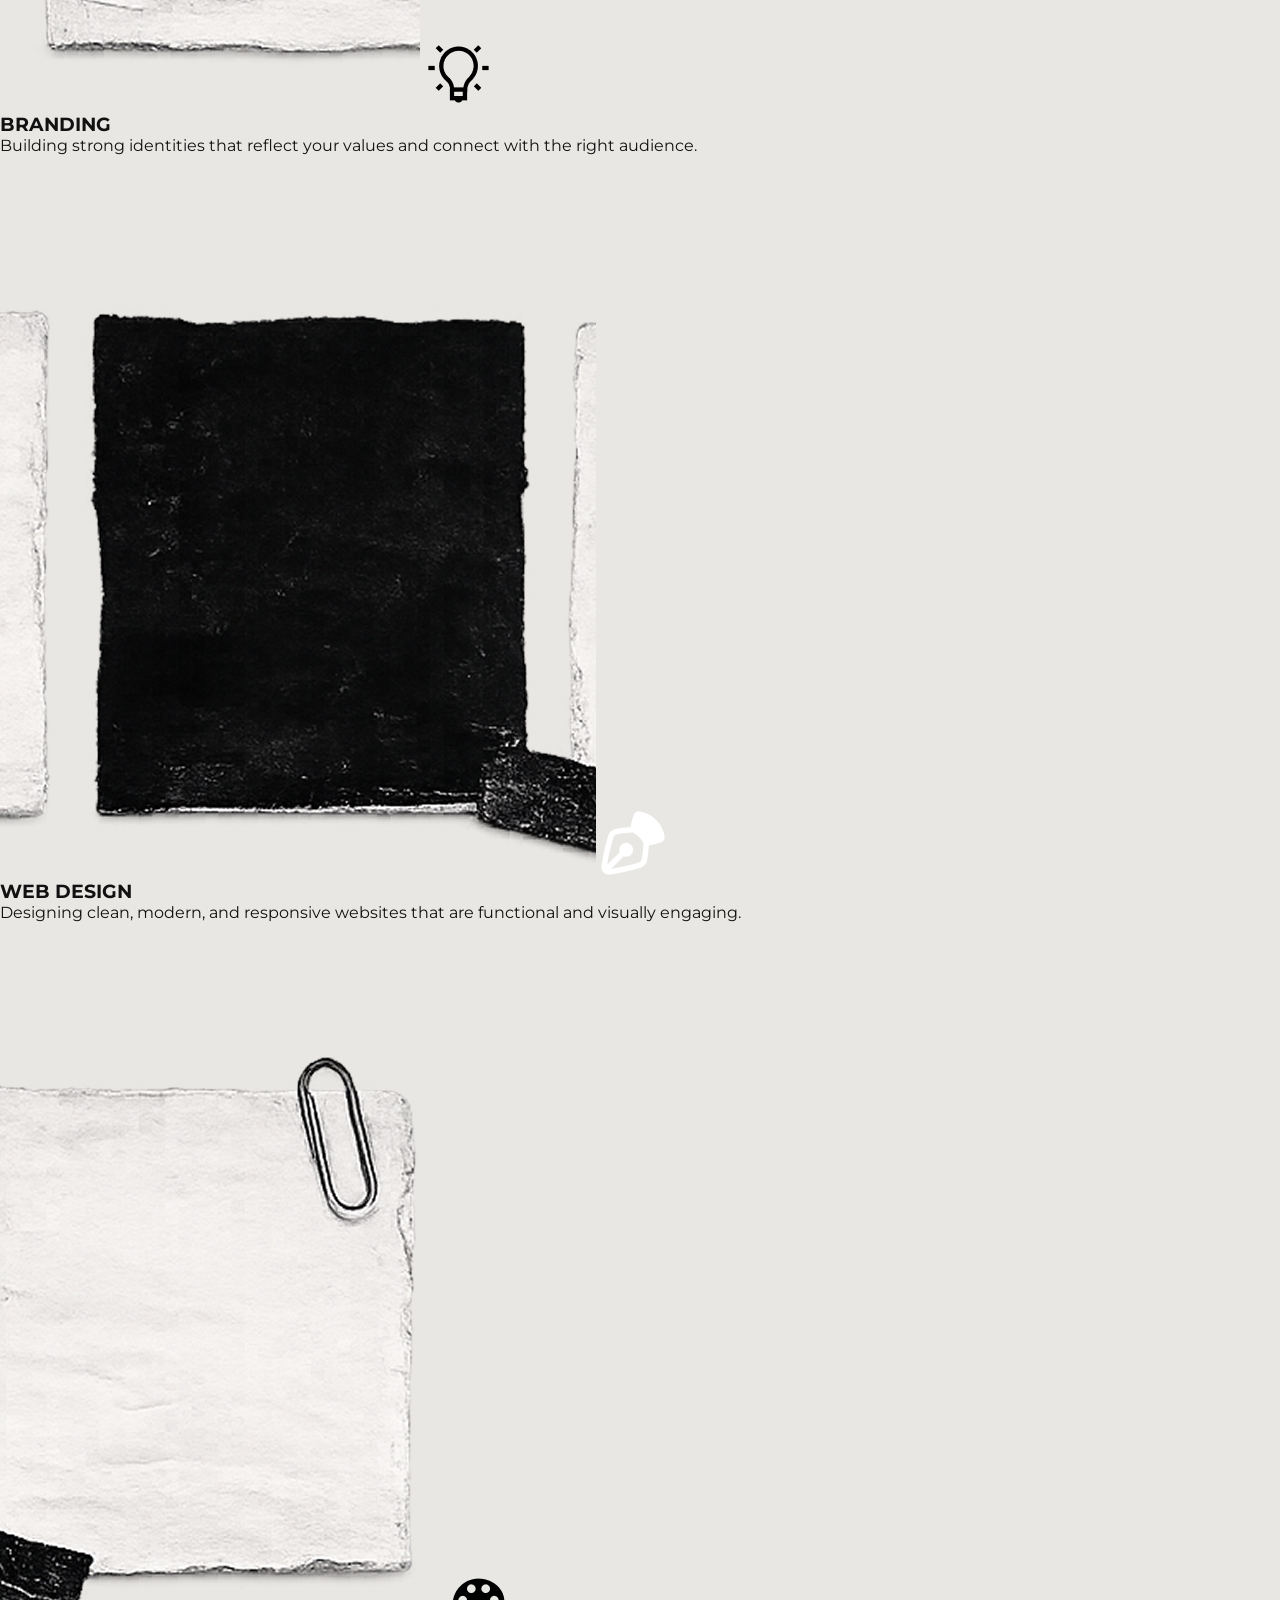
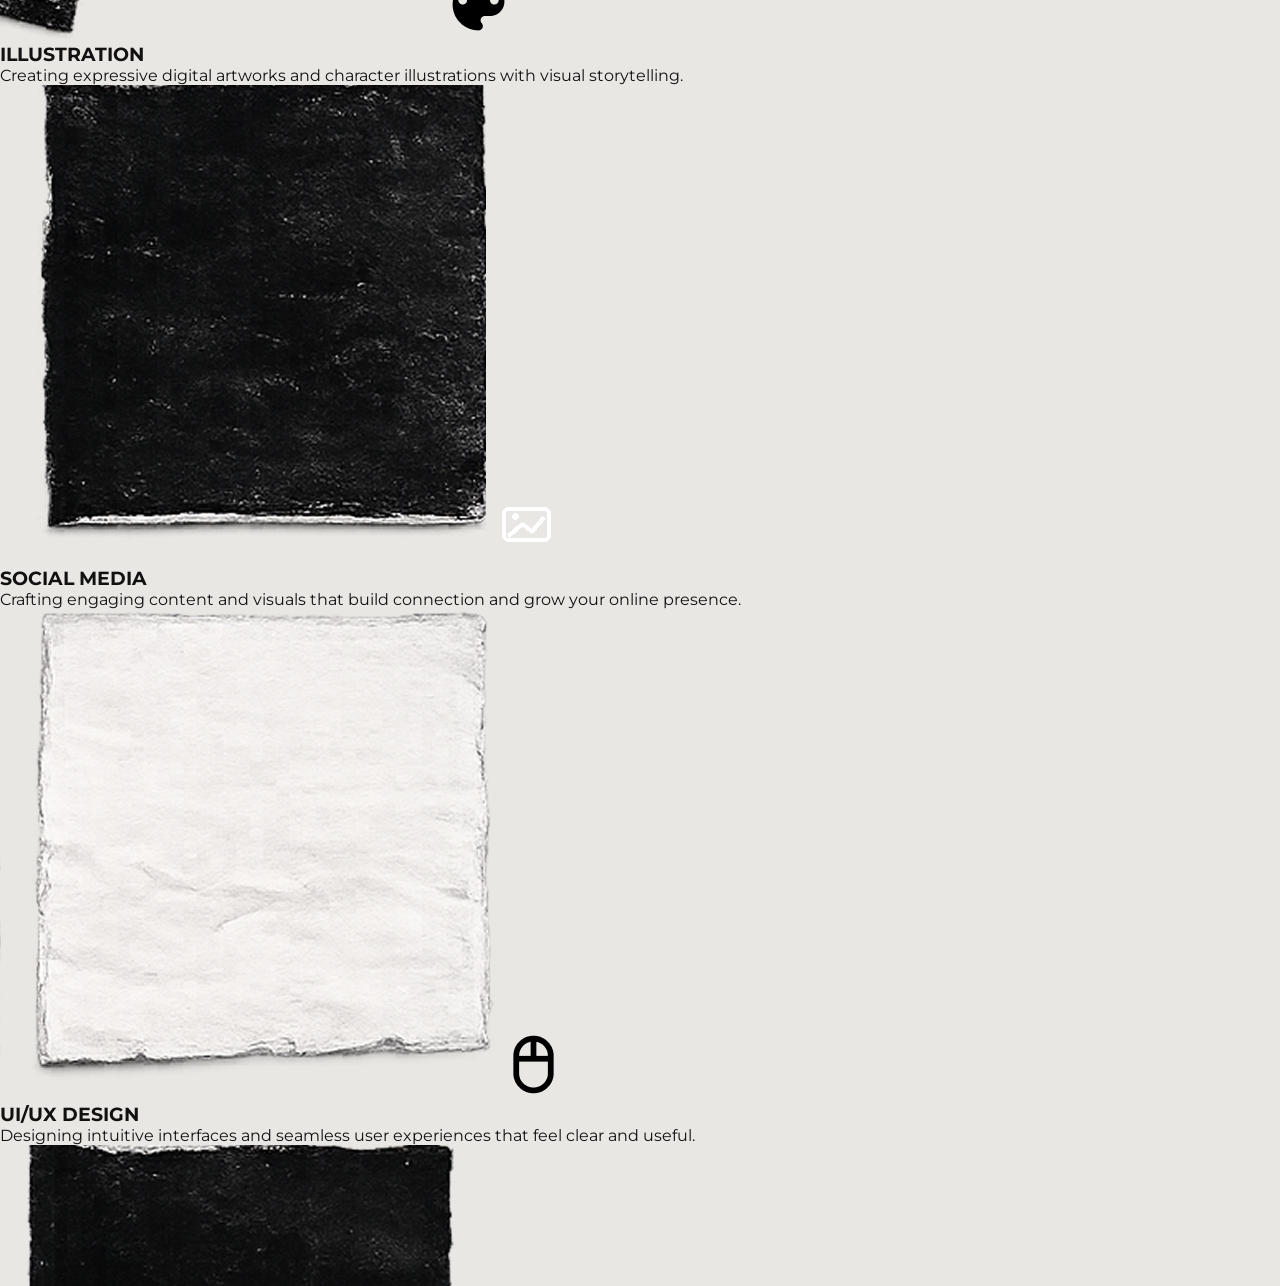
==== commit c176f5c4: "Add files via upload" ====
--- a/index.html
+++ b/index.html
@@ -190,13 +190,19 @@
         <div class="mobile-section-label">GRAPHIC DESIGNER</div>
         <h2><span>ABOUT</span><span>ME</span></h2>
         <p class="mobile-about-intro">I don’t just design, I solve problems with creativity. I help brands communicate clearly, stand out, and create real impact.</p>
+        <div class="mobile-about-visual">
+          <img class="mobile-about-paper" src="assets/about-card-blank.png" alt="">
+          <img class="mobile-about-polaroid" src="assets/about-polaroid.png" alt="About me visual">
+          <img class="mobile-about-logo" src="assets/about-logo-blue.png" alt="">
+        </div>
 
         <article class="mobile-card mobile-dark-card">
           <h3>MY JOURNEY</h3>
           <p>My design journey started with curiosity and passion for visuals. Over the years, I’ve worked on diverse projects, collaborated with amazing people, and continuously refined my craft.</p>
         </article>
 
-        <article class="mobile-card">
+        <article class="mobile-card mobile-card-with-image">
+          <img class="mobile-card-img mobile-timeline-img" src="assets/about-timeline.png" alt="">
           <h3>TIMELINE</h3>
           <div class="mobile-timeline">
             <p><strong>2023</strong> Started exploring design and visual communication.</p>
@@ -218,7 +224,8 @@
           </div>
         </article>
 
-        <article class="mobile-card mobile-dark-card">
+        <article class="mobile-card mobile-dark-card mobile-card-with-image">
+          <img class="mobile-card-img mobile-quote-img" src="assets/about-big-quote.png" alt="">
           <h3>MY APPROACH</h3>
           <ul>
             <li>Understand deeply</li>
@@ -600,37 +607,43 @@
 
       <div class="mobile-services-grid">
         <article class="mobile-service-card">
-          <img src="assets/services-icon-branding.png" alt="">
+          <img class="mobile-service-cover" src="assets/services-card-branding.png" alt="Branding service">
+          <img class="mobile-service-icon" src="assets/services-icon-branding.png" alt="">
           <h3>BRANDING</h3>
           <p>Building strong identities that reflect your values and connect with the right audience.</p>
         </article>
 
         <article class="mobile-service-card mobile-service-dark">
-          <img src="assets/services-icon-web.png" alt="">
+          <img class="mobile-service-cover" src="assets/services-card-web.png" alt="Web design service">
+          <img class="mobile-service-icon" src="assets/services-icon-web.png" alt="">
           <h3>WEB DESIGN</h3>
           <p>Designing clean, modern, and responsive websites that are functional and visually engaging.</p>
         </article>
 
         <article class="mobile-service-card">
-          <img src="assets/services-icon-illustration.png" alt="">
+          <img class="mobile-service-cover" src="assets/services-card-illustration.png" alt="Illustration service">
+          <img class="mobile-service-icon" src="assets/services-icon-illustration.png" alt="">
           <h3>ILLUSTRATION</h3>
           <p>Creating expressive digital artworks and character illustrations with visual storytelling.</p>
         </article>
 
         <article class="mobile-service-card mobile-service-dark">
-          <img src="assets/services-icon-social-white.png" alt="">
+          <img class="mobile-service-cover" src="assets/services-card-social.png" alt="Social media service">
+          <img class="mobile-service-icon" src="assets/services-icon-social-white.png" alt="">
           <h3>SOCIAL MEDIA</h3>
           <p>Crafting engaging content and visuals that build connection and grow your online presence.</p>
         </article>
 
         <article class="mobile-service-card">
-          <img src="assets/services-icon-uiux.png" alt="">
+          <img class="mobile-service-cover" src="assets/services-card-uiux.png" alt="UI UX service">
+          <img class="mobile-service-icon" src="assets/services-icon-uiux.png" alt="">
           <h3>UI/UX DESIGN</h3>
           <p>Designing intuitive interfaces and seamless user experiences that feel clear and useful.</p>
         </article>
 
         <article class="mobile-service-card mobile-service-dark">
-          <img src="assets/services-icon-print.png" alt="">
+          <img class="mobile-service-cover" src="assets/services-card-print.png" alt="Print design service">
+          <img class="mobile-service-icon" src="assets/services-icon-print.png" alt="">
           <h3>PRINT DESIGN</h3>
           <p>Delivering impactful print materials that communicate your message with clarity and style.</p>
         </article>
--- a/style.css
+++ b/style.css
@@ -6705,3 +6705,438 @@
     filter:blur(0);
   }
 }
+
+/* =========================
+   V45 HARD MOBILE FIX
+   About + Services always appear correctly on phone/tablet.
+========================= */
+@media (max-width: 1024px){
+  html,body{
+    width:100% !important;
+    max-width:100% !important;
+    overflow-x:hidden !important;
+  }
+
+  .page-section{
+    scroll-margin-top:78px !important;
+  }
+
+  /* ABOUT MOBILE FIX */
+  #about.about-page{
+    display:block !important;
+    position:relative !important;
+    min-height:auto !important;
+    height:auto !important;
+    padding:96px 18px 72px !important;
+    overflow:visible !important;
+    background:#ebe8e6 !important;
+  }
+
+  #about .about-wrap{
+    display:none !important;
+    height:0 !important;
+    min-height:0 !important;
+    overflow:hidden !important;
+    opacity:0 !important;
+    visibility:hidden !important;
+  }
+
+  #about .mobile-about{
+    display:block !important;
+    position:relative !important;
+    z-index:10 !important;
+    width:100% !important;
+    max-width:560px !important;
+    margin:0 auto !important;
+    padding:0 !important;
+    opacity:1 !important;
+    visibility:visible !important;
+    color:#111 !important;
+  }
+
+  #about .mobile-section-label,
+  #services .mobile-section-label{
+    display:block !important;
+    font-family:'Caveat', cursive !important;
+    font-size:clamp(32px, 8vw, 44px) !important;
+    line-height:.95 !important;
+    font-weight:700 !important;
+    color:#111 !important;
+    margin:0 0 16px !important;
+    transform:rotate(-2deg) !important;
+  }
+
+  #about .mobile-about h2,
+  #services .mobile-services h2{
+    display:block !important;
+    font-family:'Bebas Neue', sans-serif !important;
+    font-size:clamp(72px, 21vw, 112px) !important;
+    line-height:.84 !important;
+    letter-spacing:.01em !important;
+    margin:0 0 22px !important;
+    color:#111 !important;
+  }
+
+  #about .mobile-about h2 span,
+  #services .mobile-services h2 span{
+    display:block !important;
+  }
+
+  #about .mobile-about h2 span:last-child,
+  #services .mobile-services h2 span:last-child{
+    color:#46bdd5 !important;
+  }
+
+  #about .mobile-about-intro,
+  #services .mobile-services-intro{
+    display:block !important;
+    font-size:16.5px !important;
+    line-height:1.5 !important;
+    font-weight:500 !important;
+    margin:0 0 28px !important;
+    color:#111 !important;
+  }
+
+  #about .mobile-card,
+  #services .mobile-service-card{
+    display:block !important;
+    position:relative !important;
+    width:100% !important;
+    background:#f8f5ef !important;
+    border:2px solid #111 !important;
+    color:#111 !important;
+    padding:24px 20px !important;
+    margin:18px 0 !important;
+    min-height:0 !important;
+    height:auto !important;
+    opacity:1 !important;
+    visibility:visible !important;
+    transform:none !important;
+    filter:drop-shadow(7px 7px 0 rgba(0,0,0,.10)) !important;
+  }
+
+  #about .mobile-card::before,
+  #services .mobile-service-card::before{
+    content:'' !important;
+    position:absolute !important;
+    top:-11px !important;
+    left:22px !important;
+    width:88px !important;
+    height:22px !important;
+    background:#111 !important;
+    transform:rotate(-2deg) !important;
+  }
+
+  #about .mobile-dark-card,
+  #services .mobile-service-dark{
+    background:#111 !important;
+    color:#fff !important;
+    border-color:#111 !important;
+    filter:drop-shadow(7px 7px 0 rgba(70,189,213,.26)) !important;
+  }
+
+  #about .mobile-card h3,
+  #services .mobile-service-card h3{
+    display:block !important;
+    font-size:21px !important;
+    line-height:1.08 !important;
+    font-weight:800 !important;
+    letter-spacing:.04em !important;
+    margin:0 0 13px !important;
+  }
+
+  #about .mobile-card p,
+  #about .mobile-card li,
+  #services .mobile-service-card p{
+    display:block !important;
+    font-size:14.5px !important;
+    line-height:1.55 !important;
+    font-weight:500 !important;
+    margin:0 !important;
+  }
+
+  #about .mobile-card ul{
+    display:grid !important;
+    gap:10px !important;
+    list-style:none !important;
+    padding:0 !important;
+    margin:0 !important;
+  }
+
+  #about .mobile-timeline{
+    display:grid !important;
+    gap:14px !important;
+  }
+
+  #about .mobile-timeline p{
+    border-left:3px solid #46bdd5 !important;
+    padding-left:13px !important;
+  }
+
+  #about .mobile-timeline strong{
+    display:block !important;
+    color:#46bdd5 !important;
+    font-size:20px !important;
+    margin-bottom:3px !important;
+  }
+
+  #about .mobile-tools{
+    display:grid !important;
+    grid-template-columns:repeat(4, 1fr) !important;
+    gap:12px !important;
+  }
+
+  #about .mobile-tools img{
+    display:block !important;
+    width:48px !important;
+    height:48px !important;
+    object-fit:contain !important;
+    background:#fff !important;
+    border:1.5px solid #111 !important;
+    padding:8px !important;
+  }
+
+  #about .mobile-values{
+    display:flex !important;
+    flex-wrap:wrap !important;
+    gap:10px !important;
+  }
+
+  #about .mobile-values span{
+    display:inline-flex !important;
+    background:#111 !important;
+    color:#fff !important;
+    padding:10px 12px !important;
+    font-size:13px !important;
+    font-weight:700 !important;
+  }
+
+  /* SERVICES MOBILE FIX */
+  #services.services-page{
+    display:block !important;
+    position:relative !important;
+    min-height:auto !important;
+    height:auto !important;
+    padding:96px 18px 72px !important;
+    overflow:visible !important;
+    background:#ebe8e6 !important;
+  }
+
+  #services .services-wrap{
+    display:none !important;
+    height:0 !important;
+    min-height:0 !important;
+    overflow:hidden !important;
+    opacity:0 !important;
+    visibility:hidden !important;
+    transform:none !important;
+  }
+
+  #services .mobile-services{
+    display:block !important;
+    position:relative !important;
+    z-index:10 !important;
+    width:100% !important;
+    max-width:560px !important;
+    margin:0 auto !important;
+    opacity:1 !important;
+    visibility:visible !important;
+    color:#111 !important;
+  }
+
+  #services .mobile-services-grid{
+    display:grid !important;
+    grid-template-columns:1fr !important;
+    gap:18px !important;
+  }
+
+  #services .mobile-service-card{
+    margin:0 !important;
+  }
+
+  #services .mobile-service-card img{
+    display:block !important;
+    width:42px !important;
+    height:42px !important;
+    object-fit:contain !important;
+    margin:0 0 18px !important;
+  }
+
+  /* Work readable on phone */
+  #work.work-page{
+    overflow:hidden !important;
+    padding-top:88px !important;
+  }
+
+  #work .work-wrap{
+    width:100% !important;
+    overflow-x:auto !important;
+    overflow-y:hidden !important;
+    -webkit-overflow-scrolling:touch !important;
+    padding-bottom:18px !important;
+  }
+
+  #work .work-stage{
+    margin-left:14px !important;
+    margin-right:14px !important;
+    transform:scale(.40) !important;
+    transform-origin:top left !important;
+  }
+}
+
+@media (max-width: 430px){
+  #about.about-page,
+  #services.services-page{
+    padding:88px 14px 64px !important;
+  }
+
+  #about .mobile-about h2,
+  #services .mobile-services h2{
+    font-size:clamp(66px, 21vw, 92px) !important;
+  }
+
+  #about .mobile-tools{
+    grid-template-columns:repeat(3, 1fr) !important;
+  }
+
+  #work .work-stage{
+    transform:scale(.36) !important;
+  }
+}
+
+
+/* =========================
+   V46 MOBILE ABOUT + SERVICES IMAGES
+========================= */
+@media (max-width: 768px){
+  .mobile-about-visual{
+    position:relative;
+    width:100%;
+    height:260px;
+    margin:6px 0 28px;
+  }
+
+  .mobile-about-paper{
+    position:absolute;
+    left:8%;
+    top:8px;
+    width:74%;
+    filter:drop-shadow(0 18px 18px rgba(0,0,0,.10));
+    transform:rotate(-2deg);
+  }
+
+  .mobile-about-polaroid{
+    position:absolute;
+    right:2%;
+    top:28px;
+    width:58%;
+    filter:drop-shadow(0 18px 18px rgba(0,0,0,.16));
+    transform:rotate(4deg);
+    animation:mobilePaperFloat 4.2s ease-in-out infinite;
+  }
+
+  .mobile-about-logo{
+    position:absolute;
+    left:4%;
+    bottom:16px;
+    width:96px;
+    filter:drop-shadow(0 12px 12px rgba(0,0,0,.12));
+    animation:mobilePaperFloat 4.6s ease-in-out .4s infinite;
+  }
+
+  .mobile-card-with-image{
+    padding-top:28px !important;
+  }
+
+  .mobile-card-img{
+    display:block;
+    max-width:100%;
+    object-fit:contain;
+    margin:0 0 18px;
+    filter:drop-shadow(0 12px 12px rgba(0,0,0,.10));
+  }
+
+  .mobile-timeline-img{
+    width:92%;
+    margin-left:auto;
+    margin-right:auto;
+  }
+
+  .mobile-quote-img{
+    width:72%;
+    margin-left:auto;
+    margin-right:auto;
+    filter:drop-shadow(0 10px 12px rgba(70,189,213,.20));
+  }
+
+  .mobile-service-card{
+    overflow:hidden;
+    padding-top:18px !important;
+  }
+
+  .mobile-service-cover{
+    display:block !important;
+    width:100% !important;
+    height:auto !important;
+    max-height:none !important;
+    object-fit:contain !important;
+    margin:0 0 18px !important;
+    border:1.5px solid rgba(17,17,17,.55);
+    background:#ebe8e6;
+    filter:drop-shadow(0 12px 14px rgba(0,0,0,.12));
+    transform:rotate(-.7deg);
+  }
+
+  .mobile-service-dark .mobile-service-cover{
+    border-color:rgba(255,255,255,.25);
+    background:#ebe8e6;
+  }
+
+  .mobile-service-icon{
+    width:42px !important;
+    height:42px !important;
+    object-fit:contain !important;
+    margin:0 0 14px !important;
+    border:0 !important;
+    filter:none !important;
+  }
+
+  .mobile-service-card:hover .mobile-service-cover{
+    transform:translateY(-5px) rotate(.8deg) scale(1.02);
+  }
+
+  .mobile-service-card:hover .mobile-service-icon{
+    transform:translateY(-4px) scale(1.1) rotate(-5deg);
+  }
+
+  @keyframes mobilePaperFloat{
+    0%,100%{ transform:translateY(0) rotate(4deg); }
+    50%{ transform:translateY(-8px) rotate(2.5deg); }
+  }
+}
+
+@media (max-width: 430px){
+  .mobile-about-visual{
+    height:225px;
+  }
+
+  .mobile-about-polaroid{
+    width:62%;
+    right:0;
+  }
+
+  .mobile-about-logo{
+    width:78px;
+    bottom:8px;
+  }
+
+  .mobile-service-cover{
+    margin-bottom:15px !important;
+  }
+}
+
+@media (max-width: 380px){
+  .mobile-about-visual{
+    height:205px;
+  }
+}
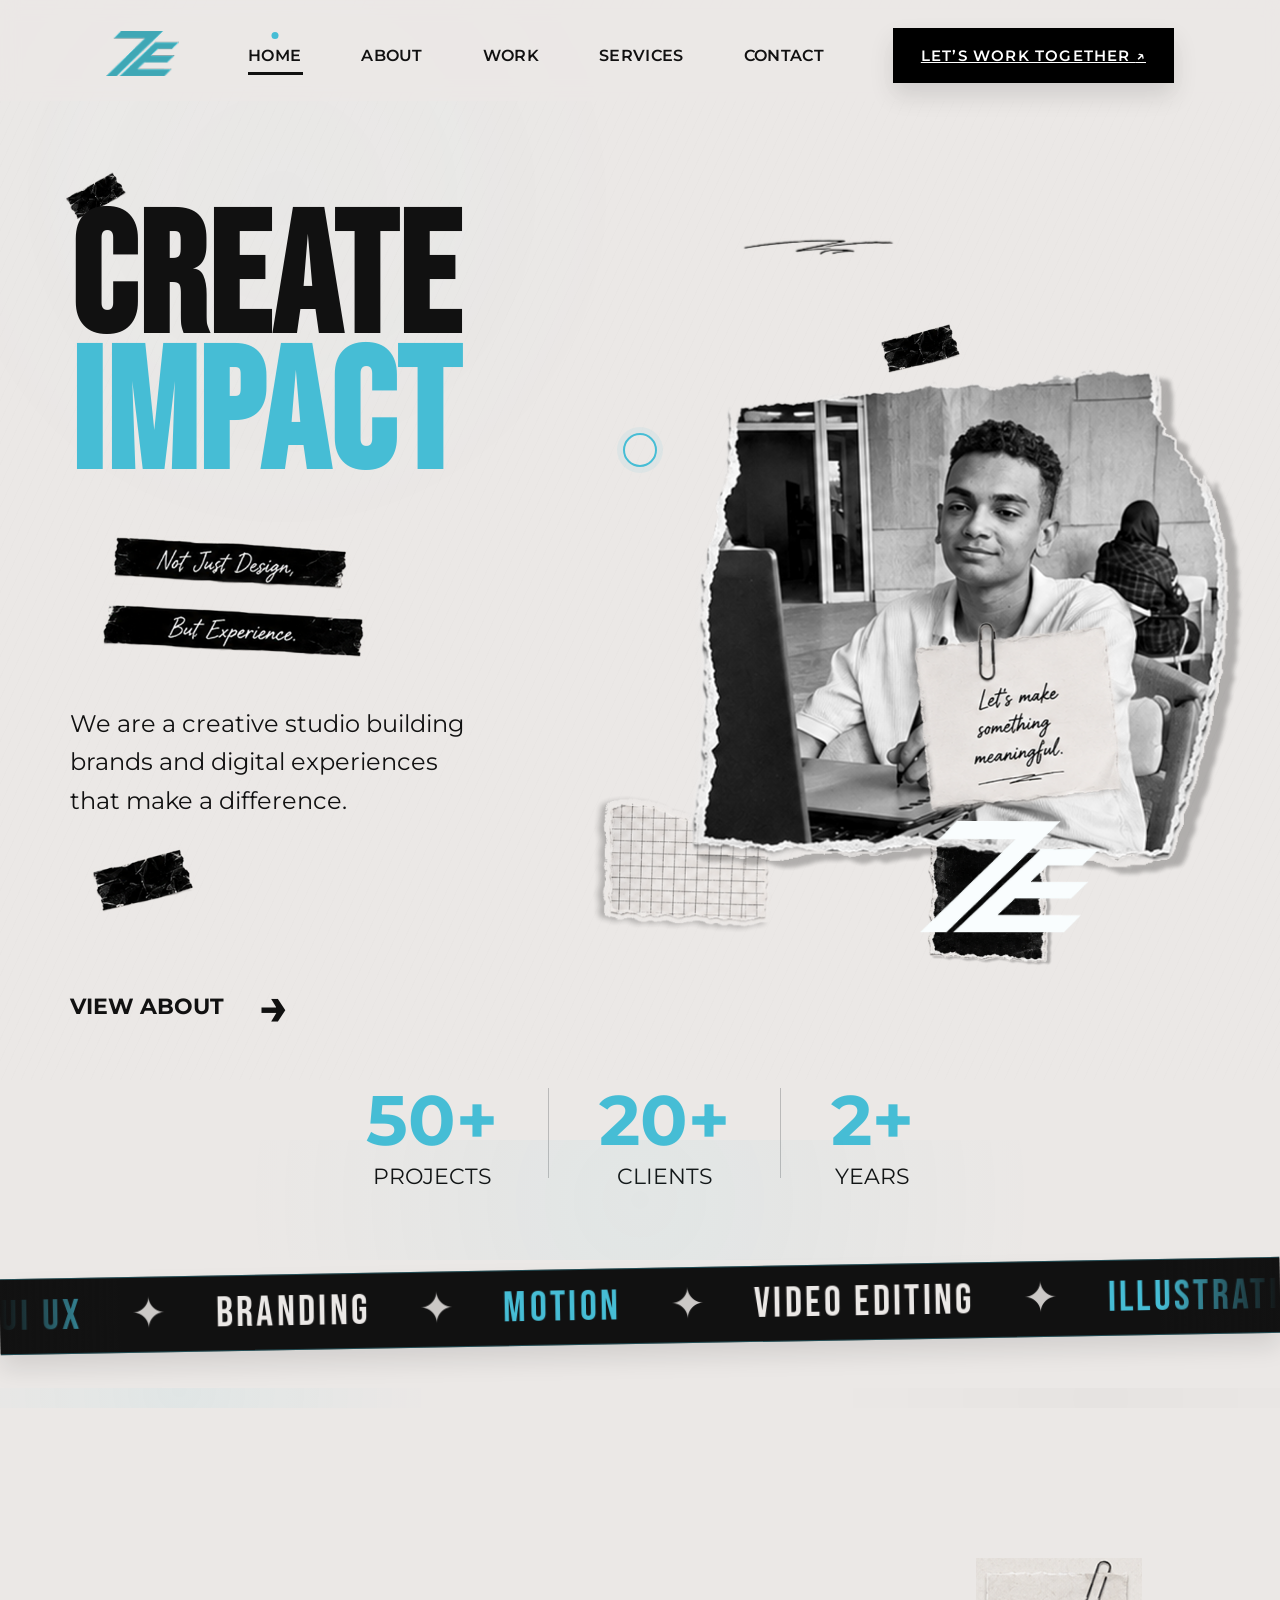
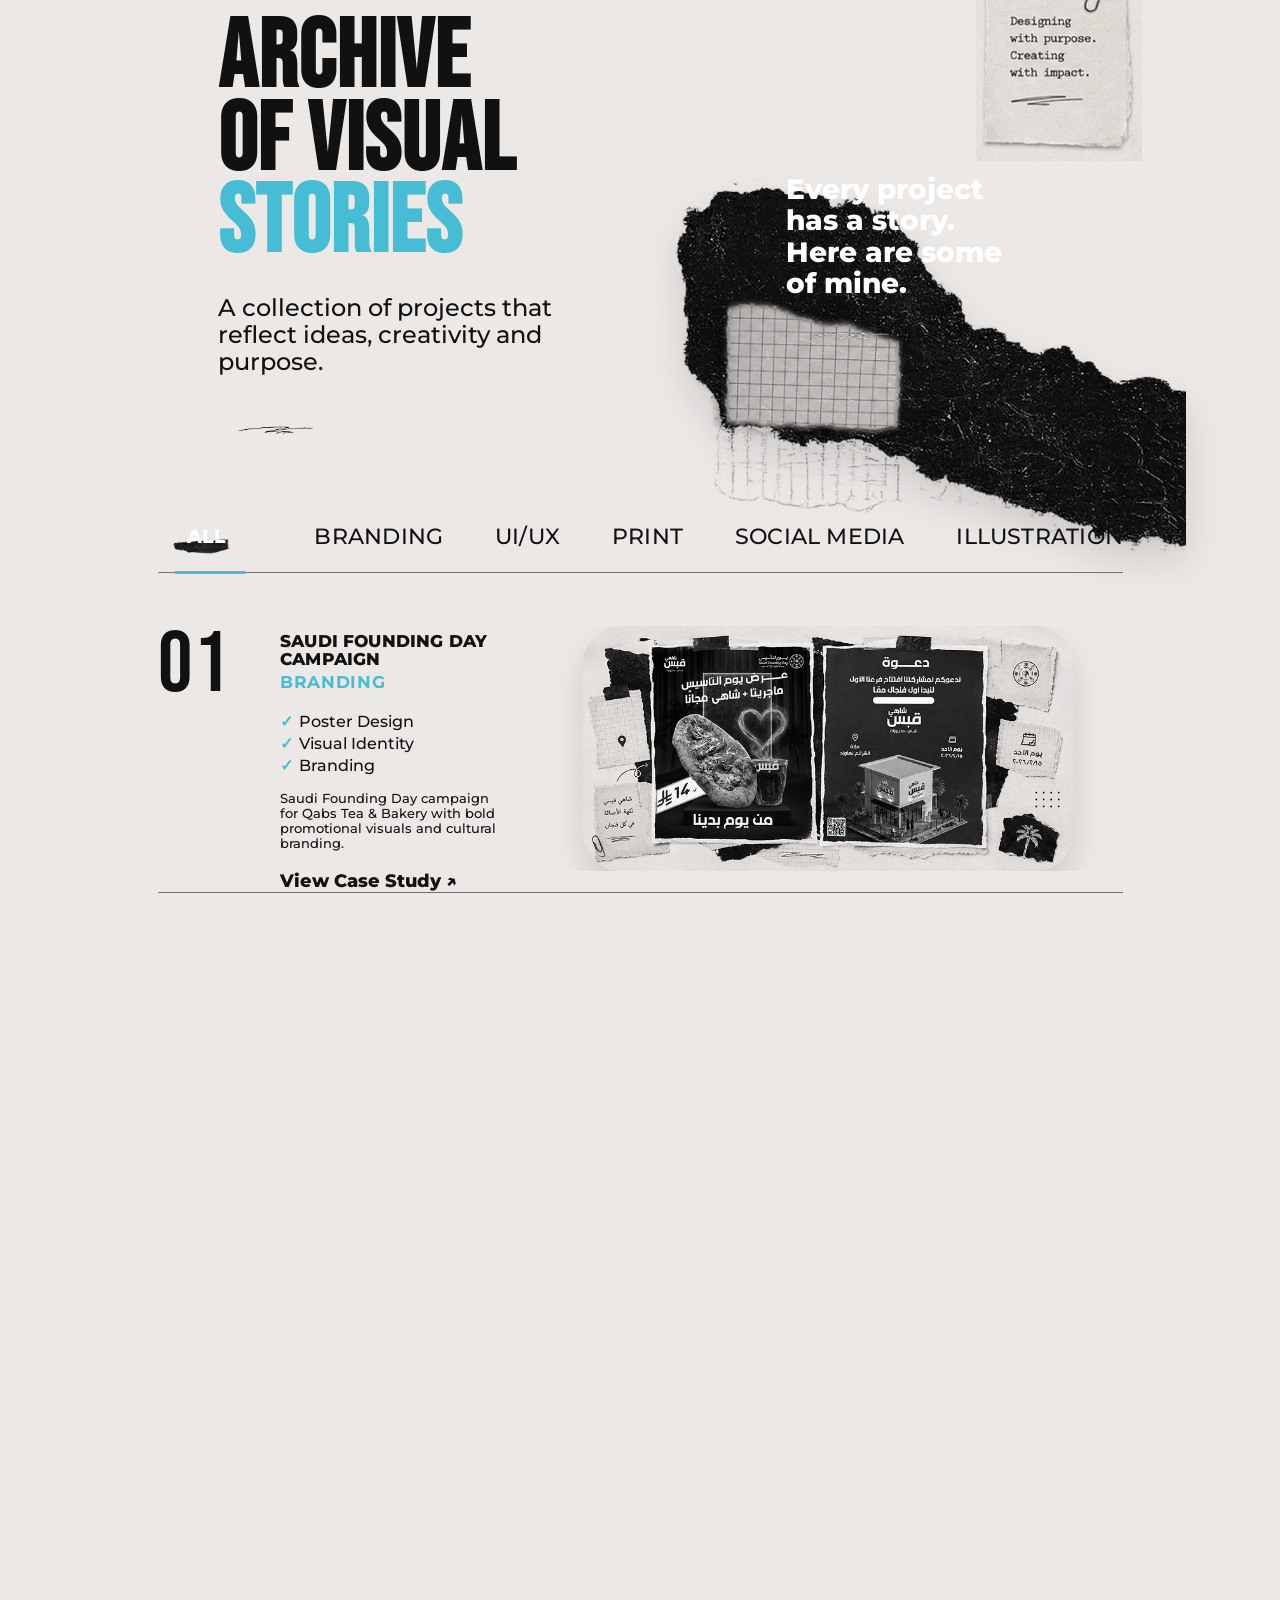
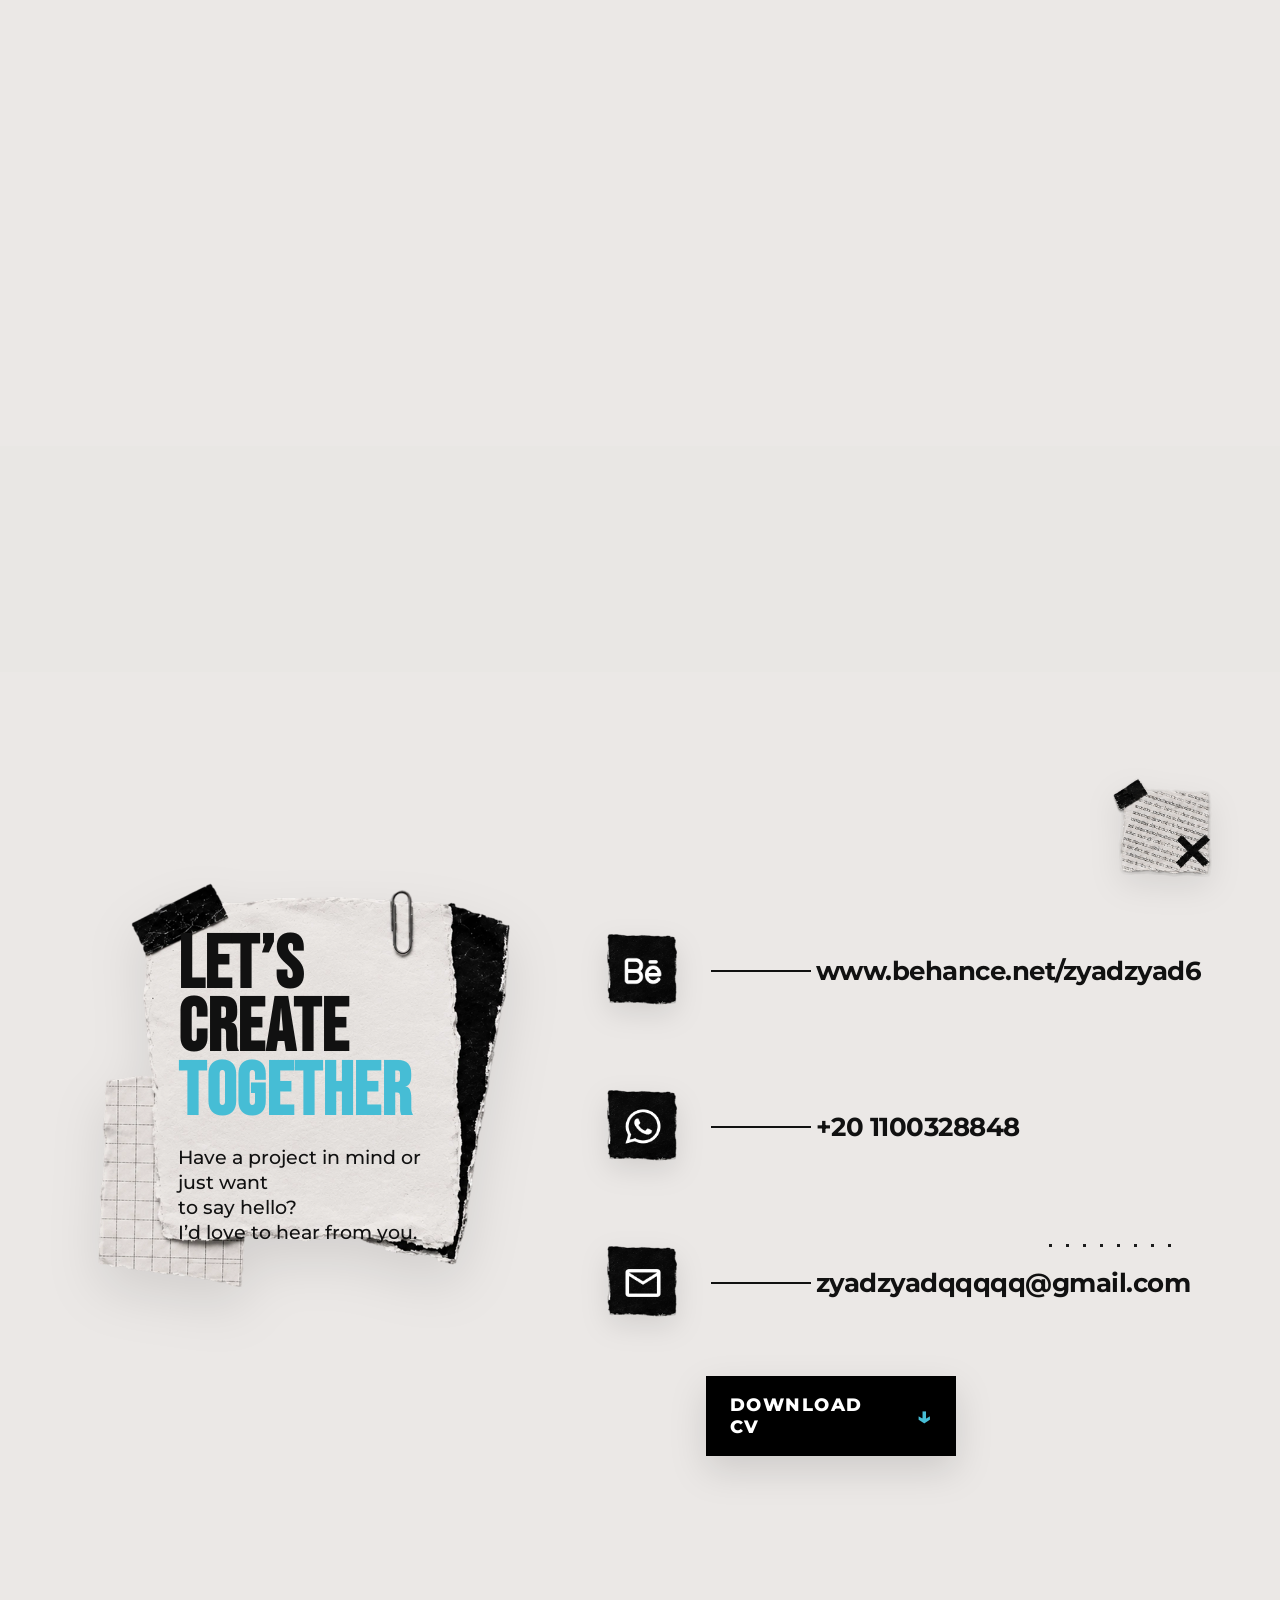
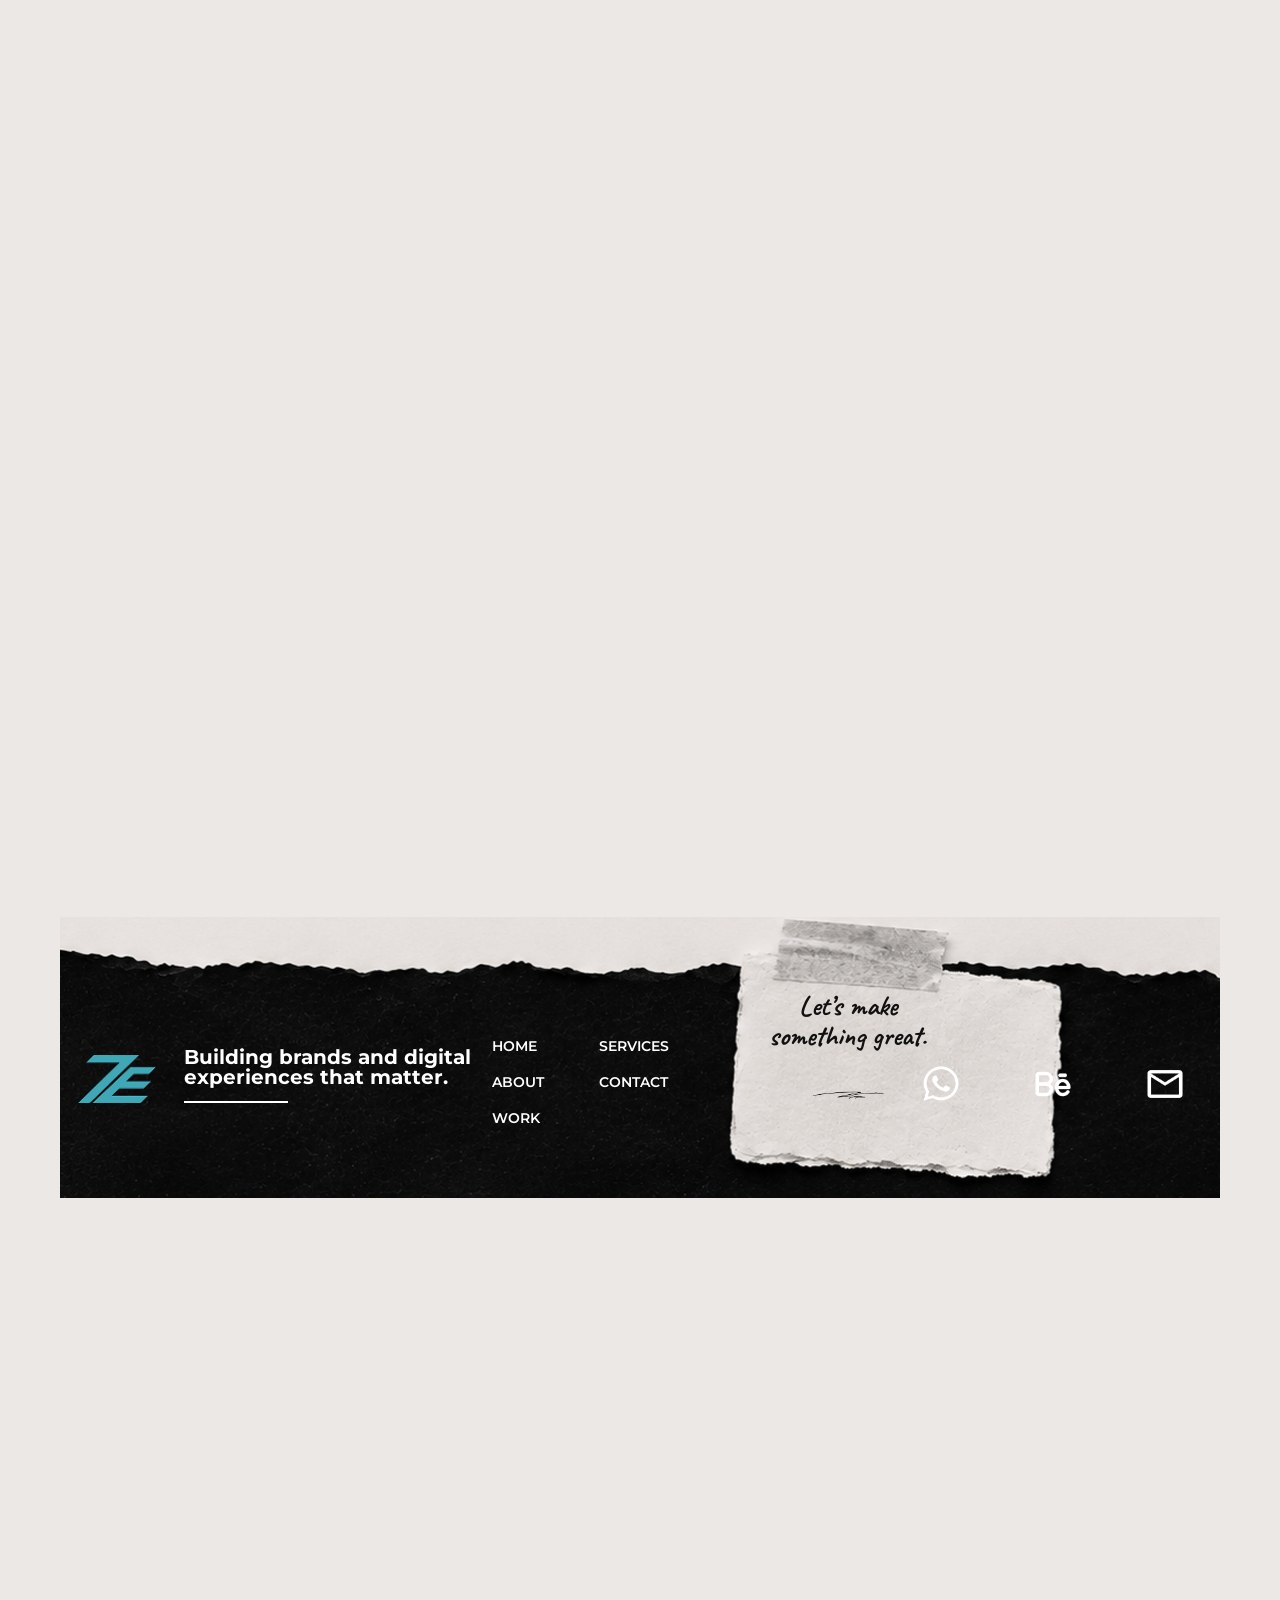
==== commit ecfc2cfc: "Add files via upload" ====
--- a/index.html
+++ b/index.html
@@ -186,70 +186,79 @@
       </div>
     </main>
 
-      <div class="mobile-about">
-        <div class="mobile-section-label">GRAPHIC DESIGNER</div>
-        <h2><span>ABOUT</span><span>ME</span></h2>
-        <p class="mobile-about-intro">I don’t just design, I solve problems with creativity. I help brands communicate clearly, stand out, and create real impact.</p>
-        <div class="mobile-about-visual">
-          <img class="mobile-about-paper" src="assets/about-card-blank.png" alt="">
-          <img class="mobile-about-polaroid" src="assets/about-polaroid.png" alt="About me visual">
-          <img class="mobile-about-logo" src="assets/about-logo-blue.png" alt="">
-        </div>
-
-        <article class="mobile-card mobile-dark-card">
-          <h3>MY JOURNEY</h3>
-          <p>My design journey started with curiosity and passion for visuals. Over the years, I’ve worked on diverse projects, collaborated with amazing people, and continuously refined my craft.</p>
-        </article>
-
-        <article class="mobile-card mobile-card-with-image">
-          <img class="mobile-card-img mobile-timeline-img" src="assets/about-timeline.png" alt="">
-          <h3>TIMELINE</h3>
-          <div class="mobile-timeline">
-            <p><strong>2023</strong> Started exploring design and visual communication.</p>
-            <p><strong>2025</strong> Worked with clients and agencies on real projects.</p>
-            <p><strong>2026</strong> Building brands and digital experiences that make impact.</p>
-          </div>
-        </article>
-
-        <article class="mobile-card">
-          <h3>TOOLS USED</h3>
-          <div class="mobile-tools">
-            <img src="assets/tool-ps.png" alt="Photoshop">
-            <img src="assets/tool-ai.png" alt="Illustrator">
-            <img src="assets/tool-id.png" alt="InDesign">
-            <img src="assets/tool-ae.png" alt="After Effects">
-            <img src="assets/tool-pr.png" alt="Premiere Pro">
-            <img src="assets/tool-figma.png" alt="Figma">
-            <img src="assets/tool-maya.png" alt="Maya">
-          </div>
-        </article>
-
-        <article class="mobile-card mobile-dark-card mobile-card-with-image">
-          <img class="mobile-card-img mobile-quote-img" src="assets/about-big-quote.png" alt="">
-          <h3>MY APPROACH</h3>
-          <ul>
-            <li>Understand deeply</li>
-            <li>Think strategically</li>
-            <li>Design intentionally</li>
-            <li>Deliver with purpose</li>
-          </ul>
-        </article>
-
-        <article class="mobile-card">
-          <h3>WHAT I VALUE</h3>
-          <div class="mobile-values">
-            <span>Creativity</span>
-            <span>Collaboration</span>
-            <span>Purpose</span>
-            <span>Quality</span>
-          </div>
-        </article>
-
-        <article class="mobile-card">
-          <h3>BEYOND DESIGN</h3>
-          <p>I’m passionate about minimalism, photography, music, and traveling. They inspire me to see the world differently and bring fresh perspectives to my work.</p>
-        </article>
-      </div>
+    <div class="m-about-v47">
+      <div class="m-kicker">GRAPHIC DESIGNER</div>
+      <h2><span>ABOUT</span><span>ME</span></h2>
+      <p class="m-lead">I don’t just design, I solve problems with creativity. I create visual identities, digital experiences, and meaningful visuals that help brands stand out.</p>
+
+      <div class="m-about-collage">
+        <img class="m-about-paper" src="assets/about-paper-large.png" alt="">
+        <img class="m-about-photo" src="assets/about-polaroid.png" alt="About visual">
+        <img class="m-about-x" src="assets/about-paper-x.png" alt="">
+        <img class="m-about-logo" src="assets/about-logo-blue.png" alt="">
+        <img class="m-about-scribble" src="assets/about-scribble.png" alt="">
+      </div>
+
+      <article class="m-paper-card black">
+        <img class="m-card-deco" src="assets/about-black-tape.png" alt="">
+        <h3>MY JOURNEY</h3>
+        <p>My journey started with curiosity and a love for visuals. I keep learning, experimenting, and turning ideas into clear creative outcomes.</p>
+      </article>
+
+      <article class="m-paper-card">
+        <h3>TIMELINE</h3>
+        <img class="m-timeline-img" src="assets/about-timeline.png" alt="Timeline">
+        <div class="m-timeline-list">
+          <p><strong>2023</strong> Exploring design basics and visual communication.</p>
+          <p><strong>2025</strong> Working on real branding, UI/UX, and digital projects.</p>
+          <p><strong>2026</strong> Creating stronger portfolio projects with impact.</p>
+        </div>
+      </article>
+
+      <article class="m-paper-card">
+        <h3>TOOLS USED</h3>
+        <div class="m-tools">
+          <img src="assets/tool-ps.png" alt="Photoshop">
+          <img src="assets/tool-ai.png" alt="Illustrator">
+          <img src="assets/tool-id.png" alt="InDesign">
+          <img src="assets/tool-ae.png" alt="After Effects">
+          <img src="assets/tool-pr.png" alt="Premiere Pro">
+          <img src="assets/tool-figma.png" alt="Figma">
+          <img src="assets/tool-maya.png" alt="Maya">
+        </div>
+      </article>
+
+      <article class="m-paper-card black">
+        <img class="m-quote-img" src="assets/about-big-quote.png" alt="">
+        <h3>MY APPROACH</h3>
+        <div class="m-approach">
+          <span>Understand</span>
+          <span>Think</span>
+          <span>Design</span>
+          <span>Deliver</span>
+        </div>
+      </article>
+
+      <article class="m-paper-card">
+        <h3>WHAT I VALUE</h3>
+        <div class="m-values">
+          <div><img src="assets/icon-creativity.png" alt=""><span>Creativity</span></div>
+          <div><img src="assets/icon-collab.png" alt=""><span>Collaboration</span></div>
+          <div><img src="assets/icon-target.png" alt=""><span>Purpose</span></div>
+          <div><img src="assets/icon-diamond.png" alt=""><span>Quality</span></div>
+        </div>
+      </article>
+
+      <article class="m-paper-card">
+        <h3>BEYOND DESIGN</h3>
+        <p>I’m inspired by photography, music, travel, and simple details. These interests help me see ideas from a fresh perspective.</p>
+        <div class="m-beyond-icons">
+          <img src="assets/icon-camera.png" alt="">
+          <img src="assets/icon-music.png" alt="">
+          <img src="assets/icon-plane.png" alt="">
+        </div>
+      </article>
+    </div>
   </section>
 
   <section class="work-page page-section" id="work" data-section-name="work">
@@ -600,52 +609,77 @@
       </div>
     </div>
 
-    <div class="mobile-services">
-      <div class="mobile-section-label">WHAT I DO</div>
+    <div class="m-services-v47">
+      <div class="m-kicker">WHAT I DO</div>
       <h2><span>SOLUTIONS</span><span>THAT MAKE</span><span>AN IMPACT</span></h2>
-      <p class="mobile-services-intro">I offer creative services designed to help brands communicate clearly, stand out, and grow.</p>
-
-      <div class="mobile-services-grid">
-        <article class="mobile-service-card">
-          <img class="mobile-service-cover" src="assets/services-card-branding.png" alt="Branding service">
-          <img class="mobile-service-icon" src="assets/services-icon-branding.png" alt="">
-          <h3>BRANDING</h3>
-          <p>Building strong identities that reflect your values and connect with the right audience.</p>
-        </article>
-
-        <article class="mobile-service-card mobile-service-dark">
-          <img class="mobile-service-cover" src="assets/services-card-web.png" alt="Web design service">
-          <img class="mobile-service-icon" src="assets/services-icon-web.png" alt="">
-          <h3>WEB DESIGN</h3>
-          <p>Designing clean, modern, and responsive websites that are functional and visually engaging.</p>
-        </article>
-
-        <article class="mobile-service-card">
-          <img class="mobile-service-cover" src="assets/services-card-illustration.png" alt="Illustration service">
-          <img class="mobile-service-icon" src="assets/services-icon-illustration.png" alt="">
-          <h3>ILLUSTRATION</h3>
-          <p>Creating expressive digital artworks and character illustrations with visual storytelling.</p>
-        </article>
-
-        <article class="mobile-service-card mobile-service-dark">
-          <img class="mobile-service-cover" src="assets/services-card-social.png" alt="Social media service">
-          <img class="mobile-service-icon" src="assets/services-icon-social-white.png" alt="">
-          <h3>SOCIAL MEDIA</h3>
-          <p>Crafting engaging content and visuals that build connection and grow your online presence.</p>
-        </article>
-
-        <article class="mobile-service-card">
-          <img class="mobile-service-cover" src="assets/services-card-uiux.png" alt="UI UX service">
-          <img class="mobile-service-icon" src="assets/services-icon-uiux.png" alt="">
-          <h3>UI/UX DESIGN</h3>
-          <p>Designing intuitive interfaces and seamless user experiences that feel clear and useful.</p>
-        </article>
-
-        <article class="mobile-service-card mobile-service-dark">
-          <img class="mobile-service-cover" src="assets/services-card-print.png" alt="Print design service">
-          <img class="mobile-service-icon" src="assets/services-icon-print.png" alt="">
-          <h3>PRINT DESIGN</h3>
-          <p>Delivering impactful print materials that communicate your message with clarity and style.</p>
+      <p class="m-lead">A clean set of creative services designed to help brands communicate clearly, look professional, and grow.</p>
+
+      <div class="m-services-collage">
+        <img class="m-services-black" src="assets/services-black-hero.png" alt="">
+        <img class="m-services-brush" src="assets/services-blue-brush.png" alt="">
+        <img class="m-services-grid-piece" src="assets/about-grid-piece.png" alt="">
+        <p>Every service is crafted to turn ideas into clear, creative, and meaningful visual experiences.</p>
+      </div>
+
+      <div class="m-services-list">
+        <article class="m-service-v47 light">
+          <img class="m-service-bg" src="assets/services-card-branding.png" alt="">
+          <div class="m-service-content">
+            <img class="m-service-icon" src="assets/services-icon-branding.png" alt="">
+            <h3>BRANDING</h3>
+            <span></span>
+            <p>Building strong identities that reflect your values and connect with the right audience.</p>
+          </div>
+        </article>
+
+        <article class="m-service-v47 dark">
+          <img class="m-service-bg" src="assets/services-card-web.png" alt="">
+          <div class="m-service-content">
+            <img class="m-service-icon" src="assets/services-icon-web.png" alt="">
+            <h3>WEB DESIGN</h3>
+            <span></span>
+            <p>Designing clean, modern, and responsive websites that are functional and visually engaging.</p>
+          </div>
+        </article>
+
+        <article class="m-service-v47 light">
+          <img class="m-service-bg" src="assets/services-card-illustration.png" alt="">
+          <div class="m-service-content">
+            <img class="m-service-icon" src="assets/services-icon-illustration.png" alt="">
+            <h3>ILLUSTRATION</h3>
+            <span></span>
+            <p>Creating expressive digital artworks and character illustrations with visual storytelling.</p>
+          </div>
+        </article>
+
+        <article class="m-service-v47 dark compact">
+          <img class="m-service-bg" src="assets/services-card-social.png" alt="">
+          <div class="m-service-content">
+            <img class="m-service-icon" src="assets/services-icon-social-white.png" alt="">
+            <h3>SOCIAL MEDIA</h3>
+            <span></span>
+            <p>Crafting engaging content and visuals that build connection and grow your online presence.</p>
+          </div>
+        </article>
+
+        <article class="m-service-v47 light compact">
+          <img class="m-service-bg" src="assets/services-card-uiux.png" alt="">
+          <div class="m-service-content">
+            <img class="m-service-icon" src="assets/services-icon-uiux.png" alt="">
+            <h3>UI/UX DESIGN</h3>
+            <span></span>
+            <p>Designing intuitive interfaces and seamless user experiences that feel clear and useful.</p>
+          </div>
+        </article>
+
+        <article class="m-service-v47 dark compact">
+          <img class="m-service-bg" src="assets/services-card-print.png" alt="">
+          <div class="m-service-content">
+            <img class="m-service-icon" src="assets/services-icon-print.png" alt="">
+            <h3>PRINT DESIGN</h3>
+            <span></span>
+            <p>Delivering impactful print materials that communicate your message with clarity and style.</p>
+          </div>
         </article>
       </div>
     </div>
--- a/style.css
+++ b/style.css
@@ -7140,3 +7140,539 @@
     height:205px;
   }
 }
+
+
+/* =========================
+   V47 FINAL RESPONSIVE - REAL MOBILE LAYOUT
+   Uses original images correctly and changes layout instead of just scaling.
+========================= */
+
+.m-about-v47,
+.m-services-v47{ display:none; }
+
+@media (max-width: 768px){
+  html, body{ overflow-x:hidden !important; max-width:100% !important; }
+  body{ background:#ebe8e6 !important; }
+
+  /* Hide previous/desktop versions on mobile */
+  .about-page .about-wrap,
+  .services-page .services-wrap,
+  .mobile-about,
+  .mobile-services{
+    display:none !important;
+    height:0 !important;
+    min-height:0 !important;
+    overflow:hidden !important;
+  }
+
+  .about-page,
+  .services-page{
+    min-height:auto !important;
+    height:auto !important;
+    padding:88px 16px 64px !important;
+    overflow:visible !important;
+  }
+
+  .m-about-v47,
+  .m-services-v47{
+    display:block !important;
+    width:100% !important;
+    max-width:440px !important;
+    margin:0 auto !important;
+    position:relative !important;
+  }
+
+  .m-kicker{
+    font-family:'Caveat', cursive;
+    font-size:38px;
+    font-weight:700;
+    line-height:.9;
+    margin:0 0 18px;
+    transform:rotate(-2deg);
+    color:#111;
+  }
+
+  .m-about-v47 h2,
+  .m-services-v47 h2{
+    font-family:'Bebas Neue', sans-serif;
+    font-size:clamp(76px, 21vw, 104px);
+    line-height:.86;
+    letter-spacing:.01em;
+    margin:0 0 22px;
+    color:#111;
+  }
+
+  .m-about-v47 h2 span,
+  .m-services-v47 h2 span{ display:block; }
+
+  .m-about-v47 h2 span:last-child,
+  .m-services-v47 h2 span:last-child{ color:#46bdd5; }
+
+  .m-lead{
+    font-size:16.5px;
+    line-height:1.48;
+    font-weight:500;
+    margin:0 0 30px;
+    color:#111;
+  }
+
+  /* ABOUT */
+  .m-about-collage{
+    position:relative;
+    width:100%;
+    height:340px;
+    margin:0 0 26px;
+  }
+
+  .m-about-paper{
+    position:absolute;
+    left:0;
+    top:28px;
+    width:72%;
+    z-index:1;
+    filter:drop-shadow(0 18px 18px rgba(0,0,0,.08));
+    transform:rotate(-3deg);
+  }
+
+  .m-about-photo{
+    position:absolute;
+    right:0;
+    top:0;
+    width:68%;
+    z-index:3;
+    filter:drop-shadow(0 20px 20px rgba(0,0,0,.16));
+    transform:rotate(3deg);
+    animation:mFloatV47 4.8s ease-in-out infinite;
+  }
+
+  .m-about-x{
+    position:absolute;
+    left:0;
+    bottom:42px;
+    width:88px;
+    z-index:4;
+    transform:rotate(-8deg);
+    filter:drop-shadow(0 12px 12px rgba(0,0,0,.10));
+  }
+
+  .m-about-logo{
+    position:absolute;
+    right:8px;
+    bottom:36px;
+    width:92px;
+    z-index:4;
+    filter:drop-shadow(0 12px 12px rgba(0,0,0,.12));
+    animation:mFloatV47 5.2s ease-in-out .5s infinite;
+  }
+
+  .m-about-scribble{
+    position:absolute;
+    left:34%;
+    bottom:12px;
+    width:138px;
+    z-index:4;
+  }
+
+  .m-paper-card{
+    position:relative;
+    width:100%;
+    background:#f8f5ef;
+    color:#111;
+    border:1.5px solid rgba(17,17,17,.22);
+    padding:28px 22px 24px;
+    margin:20px 0;
+    filter:drop-shadow(7px 9px 0 rgba(17,17,17,.08));
+    overflow:hidden;
+  }
+
+  .m-paper-card::before{
+    content:'';
+    position:absolute;
+    top:-7px;
+    left:28px;
+    width:98px;
+    height:22px;
+    background:#111;
+    transform:rotate(-2deg);
+    z-index:2;
+  }
+
+  .m-paper-card.black{
+    background:#111;
+    color:#fff;
+    border-color:#111;
+    filter:drop-shadow(7px 9px 0 rgba(70,189,213,.22));
+  }
+
+  .m-card-deco{
+    position:absolute;
+    right:16px;
+    top:10px;
+    width:98px;
+    opacity:.9;
+  }
+
+  .m-paper-card h3{
+    position:relative;
+    z-index:3;
+    font-size:23px;
+    line-height:1;
+    letter-spacing:.04em;
+    font-weight:800;
+    margin:0 0 16px;
+  }
+
+  .m-paper-card p,
+  .m-paper-card li{
+    position:relative;
+    z-index:3;
+    font-size:14.8px;
+    line-height:1.56;
+    font-weight:500;
+    margin:0;
+  }
+
+  .m-timeline-img{
+    position:relative;
+    z-index:2;
+    display:block;
+    width:100%;
+    margin:6px 0 18px;
+    filter:drop-shadow(0 12px 12px rgba(0,0,0,.10));
+  }
+
+  .m-timeline-list{
+    display:grid;
+    gap:12px;
+  }
+
+  .m-timeline-list p{
+    border-left:3px solid #46bdd5;
+    padding-left:12px;
+  }
+
+  .m-timeline-list strong{
+    display:block;
+    color:#46bdd5;
+    font-size:19px;
+    margin-bottom:3px;
+  }
+
+  .m-tools{
+    display:grid;
+    grid-template-columns:repeat(4, 1fr);
+    gap:13px;
+    position:relative;
+    z-index:3;
+  }
+
+  .m-tools img{
+    width:52px;
+    height:52px;
+    object-fit:contain;
+    background:#fff;
+    border:1.5px solid #111;
+    padding:8px;
+    filter:drop-shadow(3px 4px 0 rgba(17,17,17,.08));
+  }
+
+  .m-quote-img{
+    display:block;
+    width:74%;
+    margin:0 auto 16px;
+    filter:drop-shadow(0 10px 12px rgba(70,189,213,.14));
+  }
+
+  .m-approach{
+    display:grid;
+    grid-template-columns:1fr 1fr;
+    gap:10px;
+    position:relative;
+    z-index:3;
+  }
+
+  .m-approach span{
+    border:1.5px solid rgba(255,255,255,.35);
+    padding:10px;
+    font-size:13px;
+    font-weight:800;
+    text-transform:uppercase;
+    letter-spacing:.05em;
+    color:#fff;
+  }
+
+  .m-values{
+    display:grid;
+    grid-template-columns:1fr 1fr;
+    gap:14px;
+    position:relative;
+    z-index:3;
+  }
+
+  .m-values div{
+    display:flex;
+    align-items:center;
+    gap:10px;
+    background:#111;
+    color:#fff;
+    padding:13px 12px;
+  }
+
+  .m-values img{
+    width:30px;
+    height:30px;
+    object-fit:contain;
+  }
+
+  .m-values span{
+    font-size:13px;
+    font-weight:800;
+  }
+
+  .m-beyond-icons{
+    display:flex;
+    gap:18px;
+    margin-top:18px;
+    position:relative;
+    z-index:3;
+  }
+
+  .m-beyond-icons img{
+    width:38px;
+    height:38px;
+    object-fit:contain;
+  }
+
+  /* SERVICES */
+  .m-services-collage{
+    position:relative;
+    height:285px;
+    margin:10px 0 32px;
+  }
+
+  .m-services-black{
+    position:absolute;
+    left:50%;
+    top:24px;
+    width:82%;
+    transform:translateX(-50%) rotate(-2deg);
+    filter:drop-shadow(0 18px 18px rgba(0,0,0,.15));
+    z-index:2;
+  }
+
+  .m-services-brush{
+    position:absolute;
+    right:8px;
+    bottom:16px;
+    width:150px;
+    z-index:4;
+    transform:rotate(-7deg);
+  }
+
+  .m-services-grid-piece{
+    position:absolute;
+    left:0;
+    bottom:10px;
+    width:116px;
+    z-index:1;
+    opacity:.75;
+  }
+
+  .m-services-collage p{
+    position:absolute;
+    left:18%;
+    top:92px;
+    width:64%;
+    color:#fff;
+    font-size:18px;
+    line-height:1.25;
+    font-weight:600;
+    z-index:5;
+    text-align:center;
+  }
+
+  .m-services-list{
+    display:grid;
+    gap:22px;
+  }
+
+  .m-service-v47{
+    position:relative;
+    width:100%;
+    min-height:360px;
+    overflow:visible;
+  }
+
+  .m-service-v47.compact{ min-height:304px; }
+
+  .m-service-bg{
+    position:absolute;
+    inset:0;
+    width:100%;
+    height:100%;
+    object-fit:contain;
+    filter:drop-shadow(0 18px 18px rgba(0,0,0,.12));
+    z-index:1;
+  }
+
+  .m-service-content{
+    position:absolute;
+    left:50%;
+    top:50%;
+    width:72%;
+    transform:translate(-50%,-48%);
+    z-index:3;
+    text-align:left;
+  }
+
+  .m-service-v47.light .m-service-content{
+    color:#111;
+  }
+
+  .m-service-v47.dark .m-service-content{
+    color:#fff;
+  }
+
+  .m-service-icon{
+    width:44px;
+    height:44px;
+    object-fit:contain;
+    margin:0 0 15px;
+  }
+
+  .m-service-content h3{
+    font-size:25px;
+    line-height:1.05;
+    letter-spacing:.04em;
+    margin:0;
+    font-weight:800;
+  }
+
+  .m-service-content span{
+    display:block;
+    width:70px;
+    height:2px;
+    background:#46bdd5;
+    margin:13px 0 14px;
+  }
+
+  .m-service-content p{
+    font-size:14.5px;
+    line-height:1.42;
+    font-weight:500;
+    margin:0;
+  }
+
+  .m-service-v47.dark .m-service-content p{
+    color:#f5f5f5;
+  }
+
+  /* Contact/Work safety */
+  .work-wrap{
+    overflow-x:auto !important;
+    -webkit-overflow-scrolling:touch !important;
+  }
+
+  .contact-page{
+    overflow:hidden !important;
+  }
+
+  @keyframes mFloatV47{
+    0%,100%{ transform:translateY(0) rotate(3deg); }
+    50%{ transform:translateY(-8px) rotate(1.5deg); }
+  }
+}
+
+@media (max-width: 430px){
+  .about-page,
+  .services-page{
+    padding-left:14px !important;
+    padding-right:14px !important;
+  }
+
+  .m-about-v47,
+  .m-services-v47{
+    max-width:100% !important;
+  }
+
+  .m-kicker{ font-size:34px; }
+
+  .m-about-v47 h2,
+  .m-services-v47 h2{
+    font-size:clamp(66px, 22vw, 90px);
+  }
+
+  .m-lead{ font-size:15.2px; }
+
+  .m-about-collage{
+    height:285px;
+  }
+
+  .m-about-photo{
+    width:72%;
+  }
+
+  .m-about-logo{
+    width:74px;
+    bottom:28px;
+  }
+
+  .m-about-x{
+    width:72px;
+    bottom:34px;
+  }
+
+  .m-about-scribble{
+    width:112px;
+    bottom:8px;
+  }
+
+  .m-tools{
+    grid-template-columns:repeat(3, 1fr);
+  }
+
+  .m-values{
+    grid-template-columns:1fr;
+  }
+
+  .m-services-collage{
+    height:250px;
+  }
+
+  .m-services-collage p{
+    top:80px;
+    font-size:16px;
+  }
+
+  .m-service-v47{
+    min-height:330px;
+  }
+
+  .m-service-v47.compact{
+    min-height:285px;
+  }
+
+  .m-service-content{
+    width:70%;
+  }
+
+  .m-service-content h3{
+    font-size:22px;
+  }
+
+  .m-service-content p{
+    font-size:13.4px;
+  }
+
+  .m-service-icon{
+    width:38px;
+    height:38px;
+  }
+}
+
+@media (max-width: 380px){
+  .m-about-collage{ height:258px; }
+  .m-service-v47{ min-height:305px; }
+  .m-service-v47.compact{ min-height:262px; }
+  .m-service-content p{ font-size:12.8px; }
+}
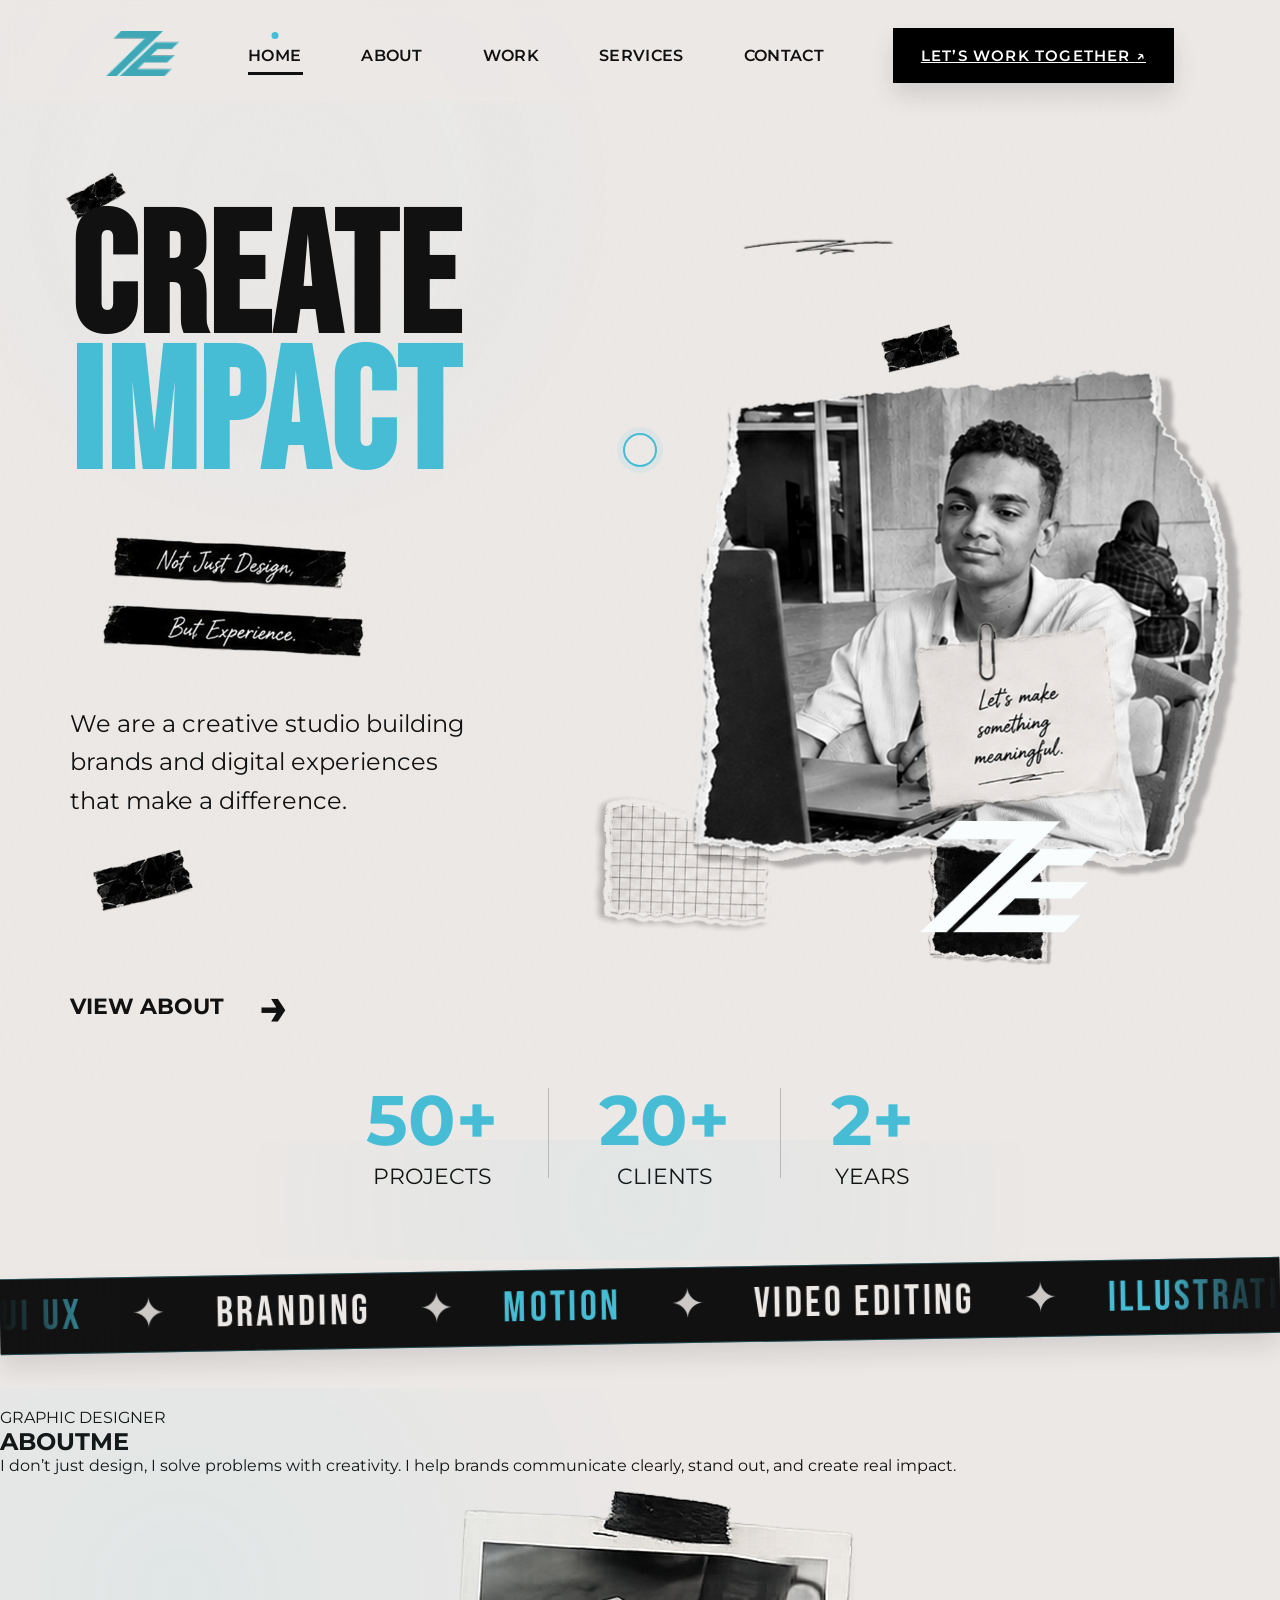
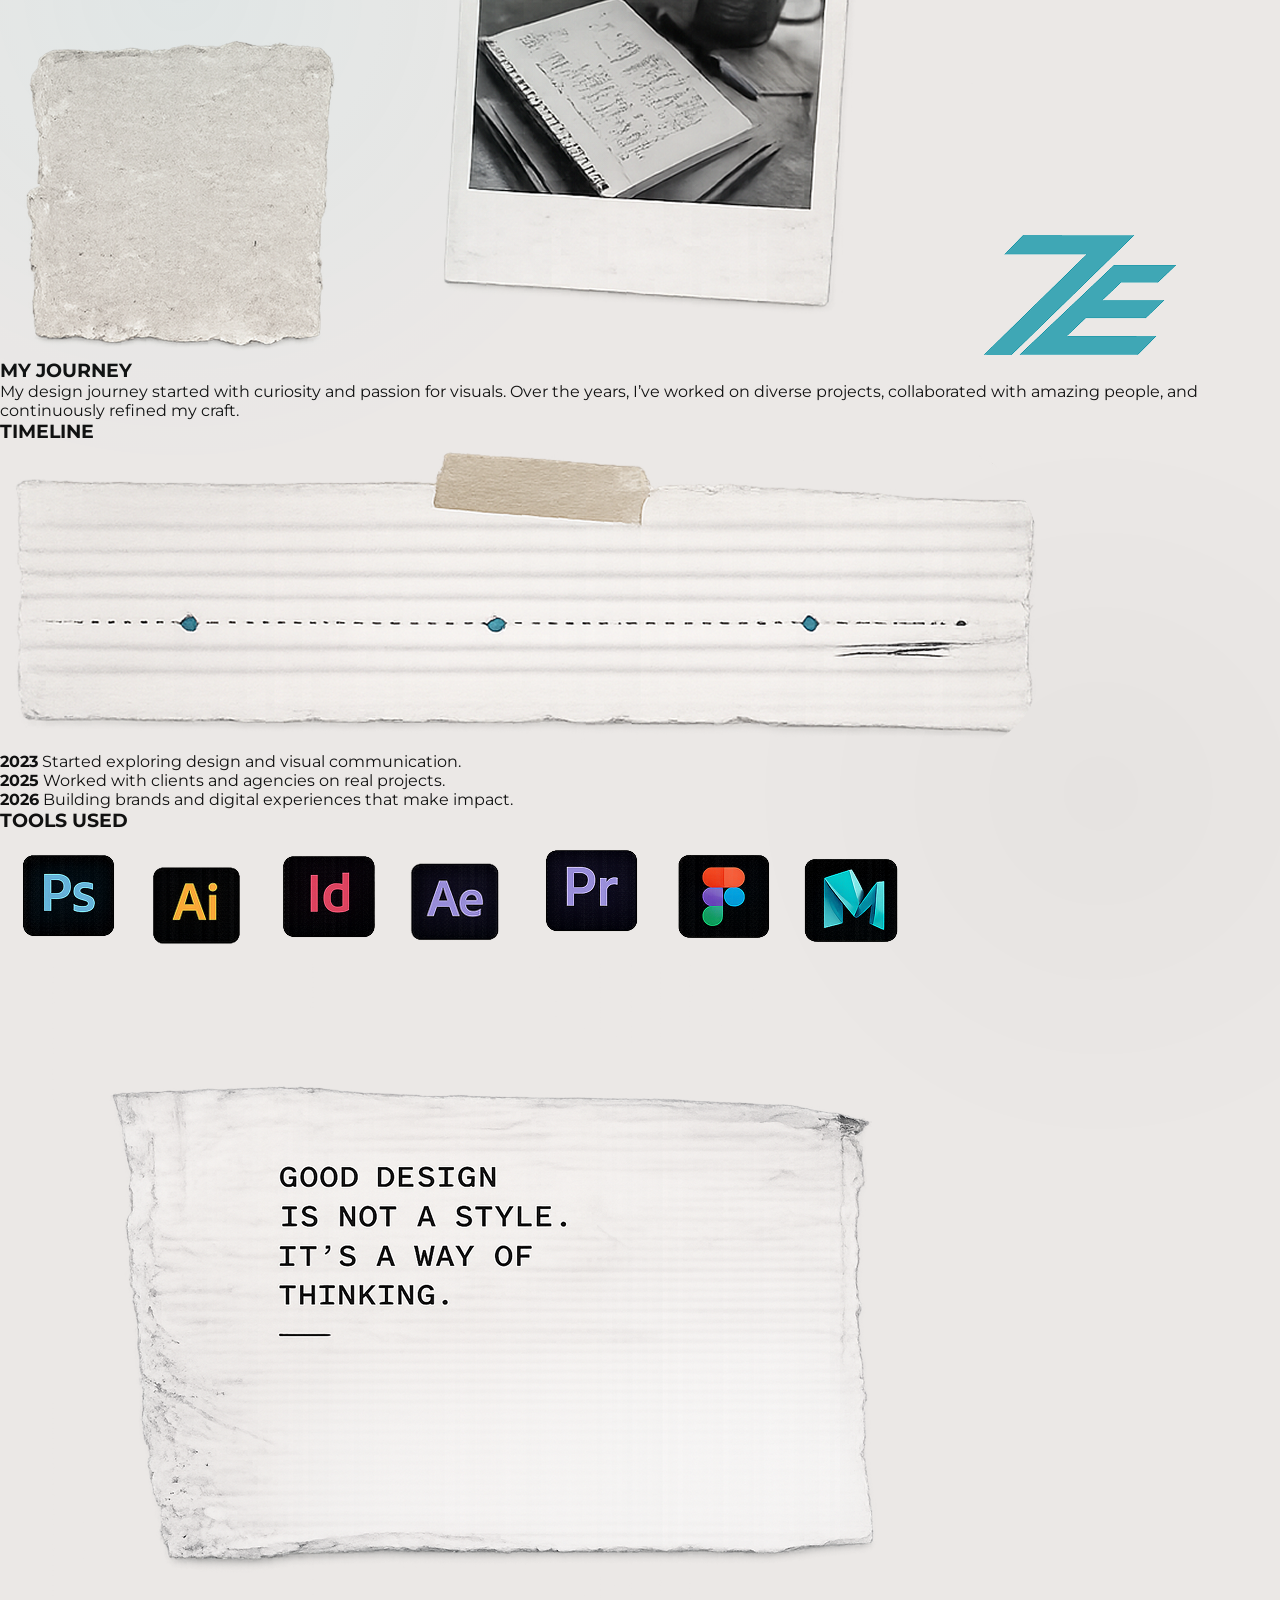
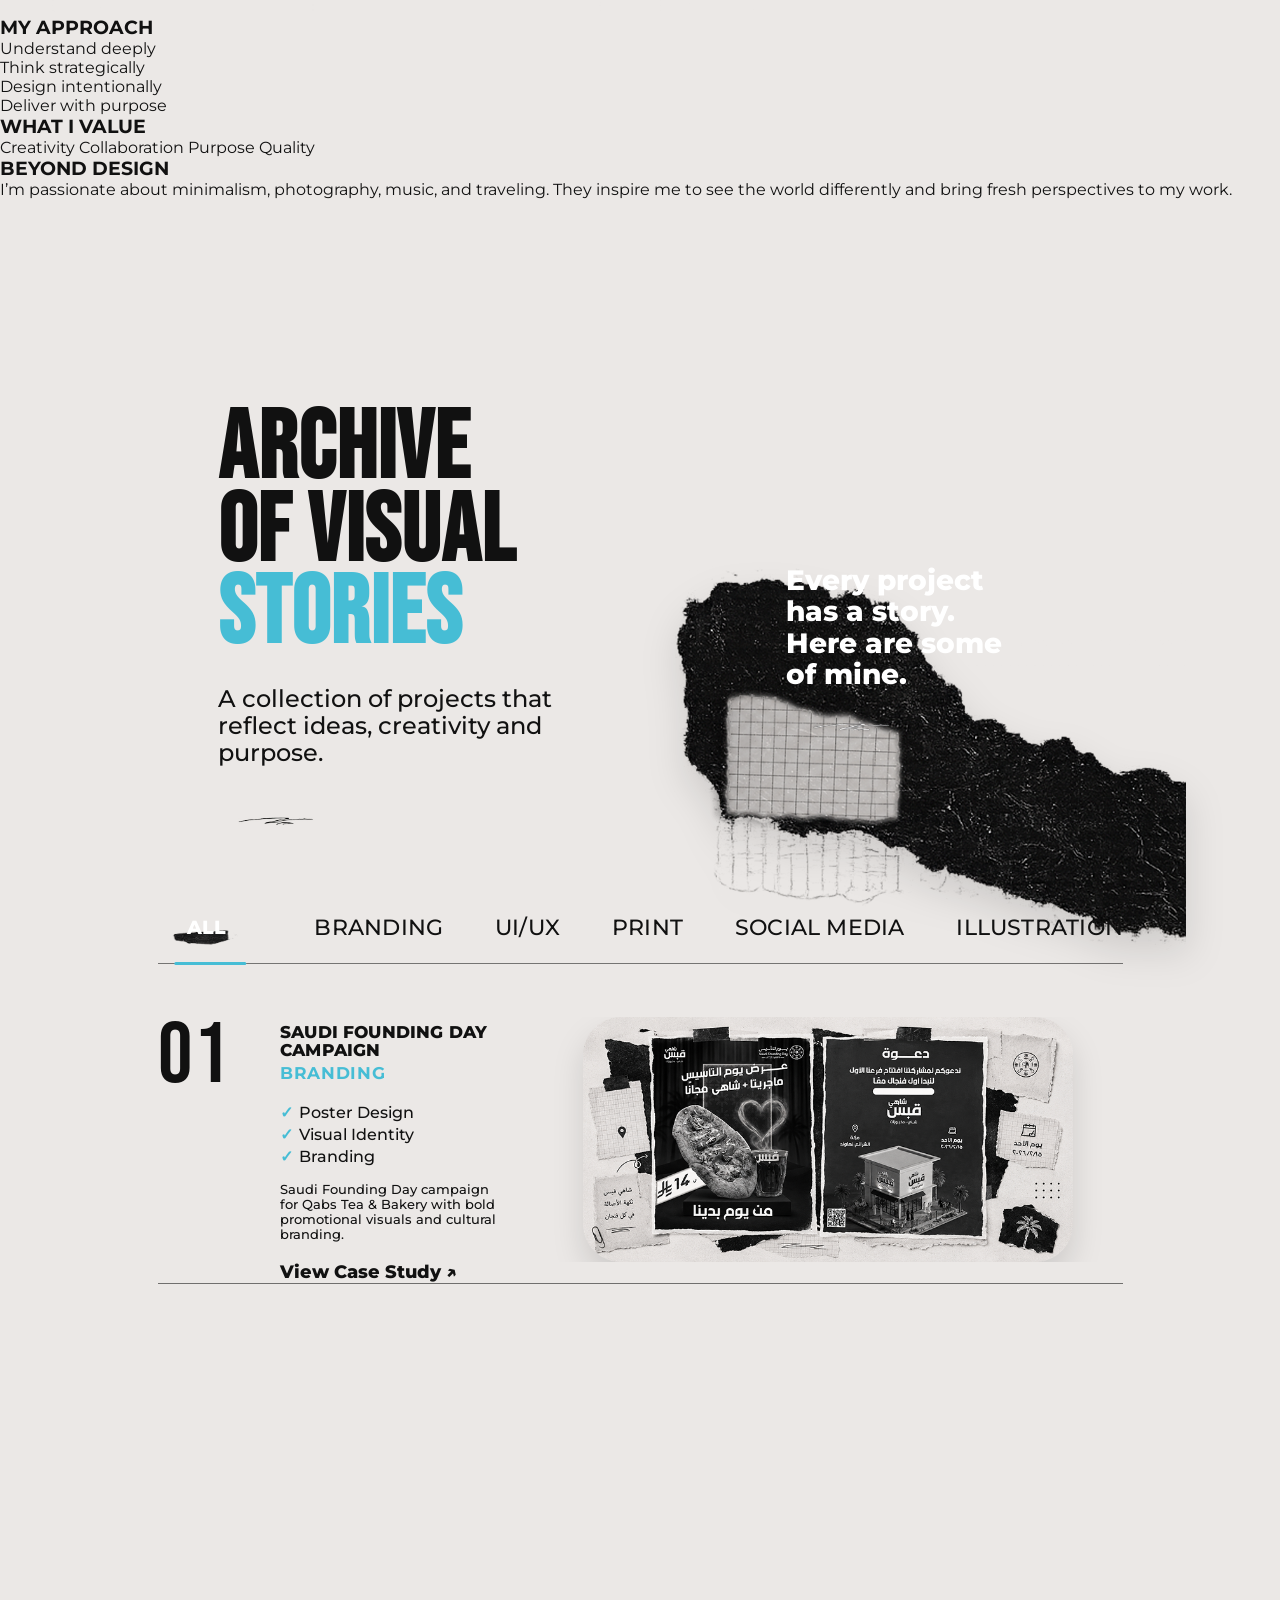
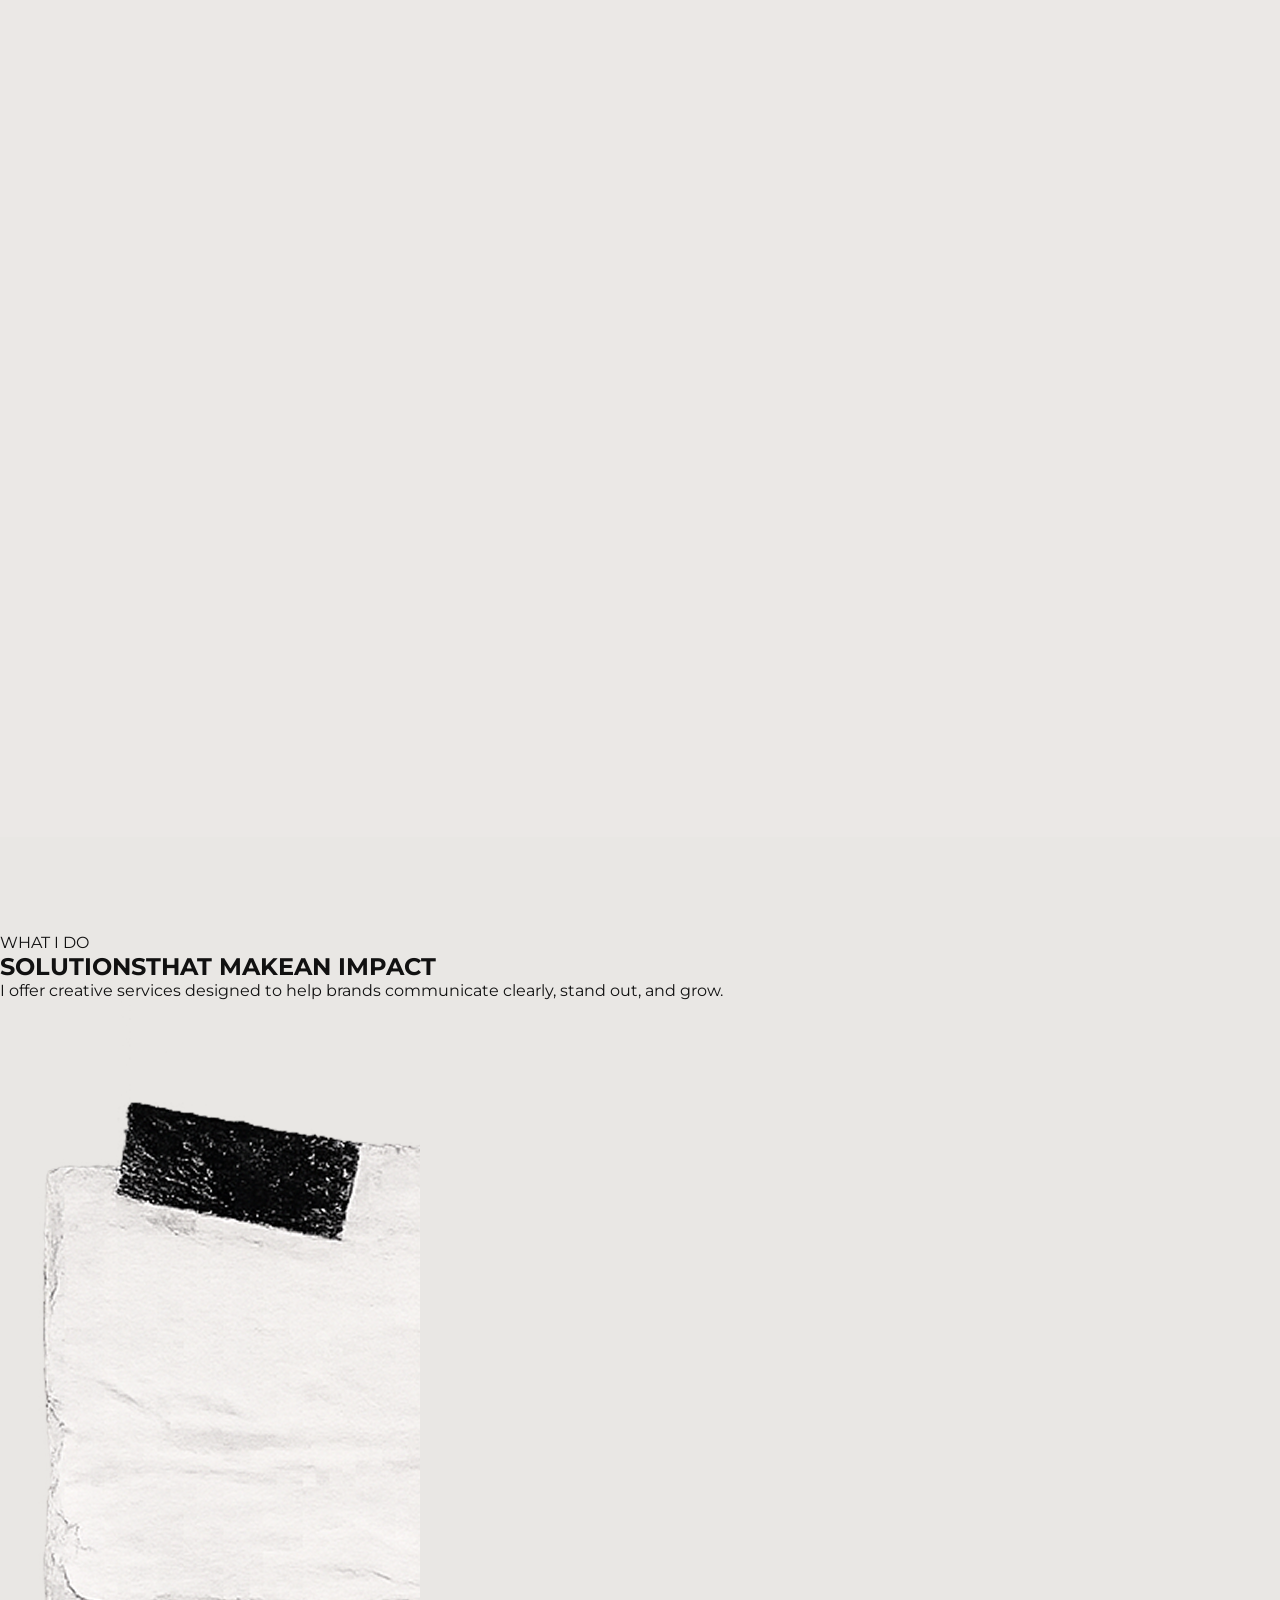
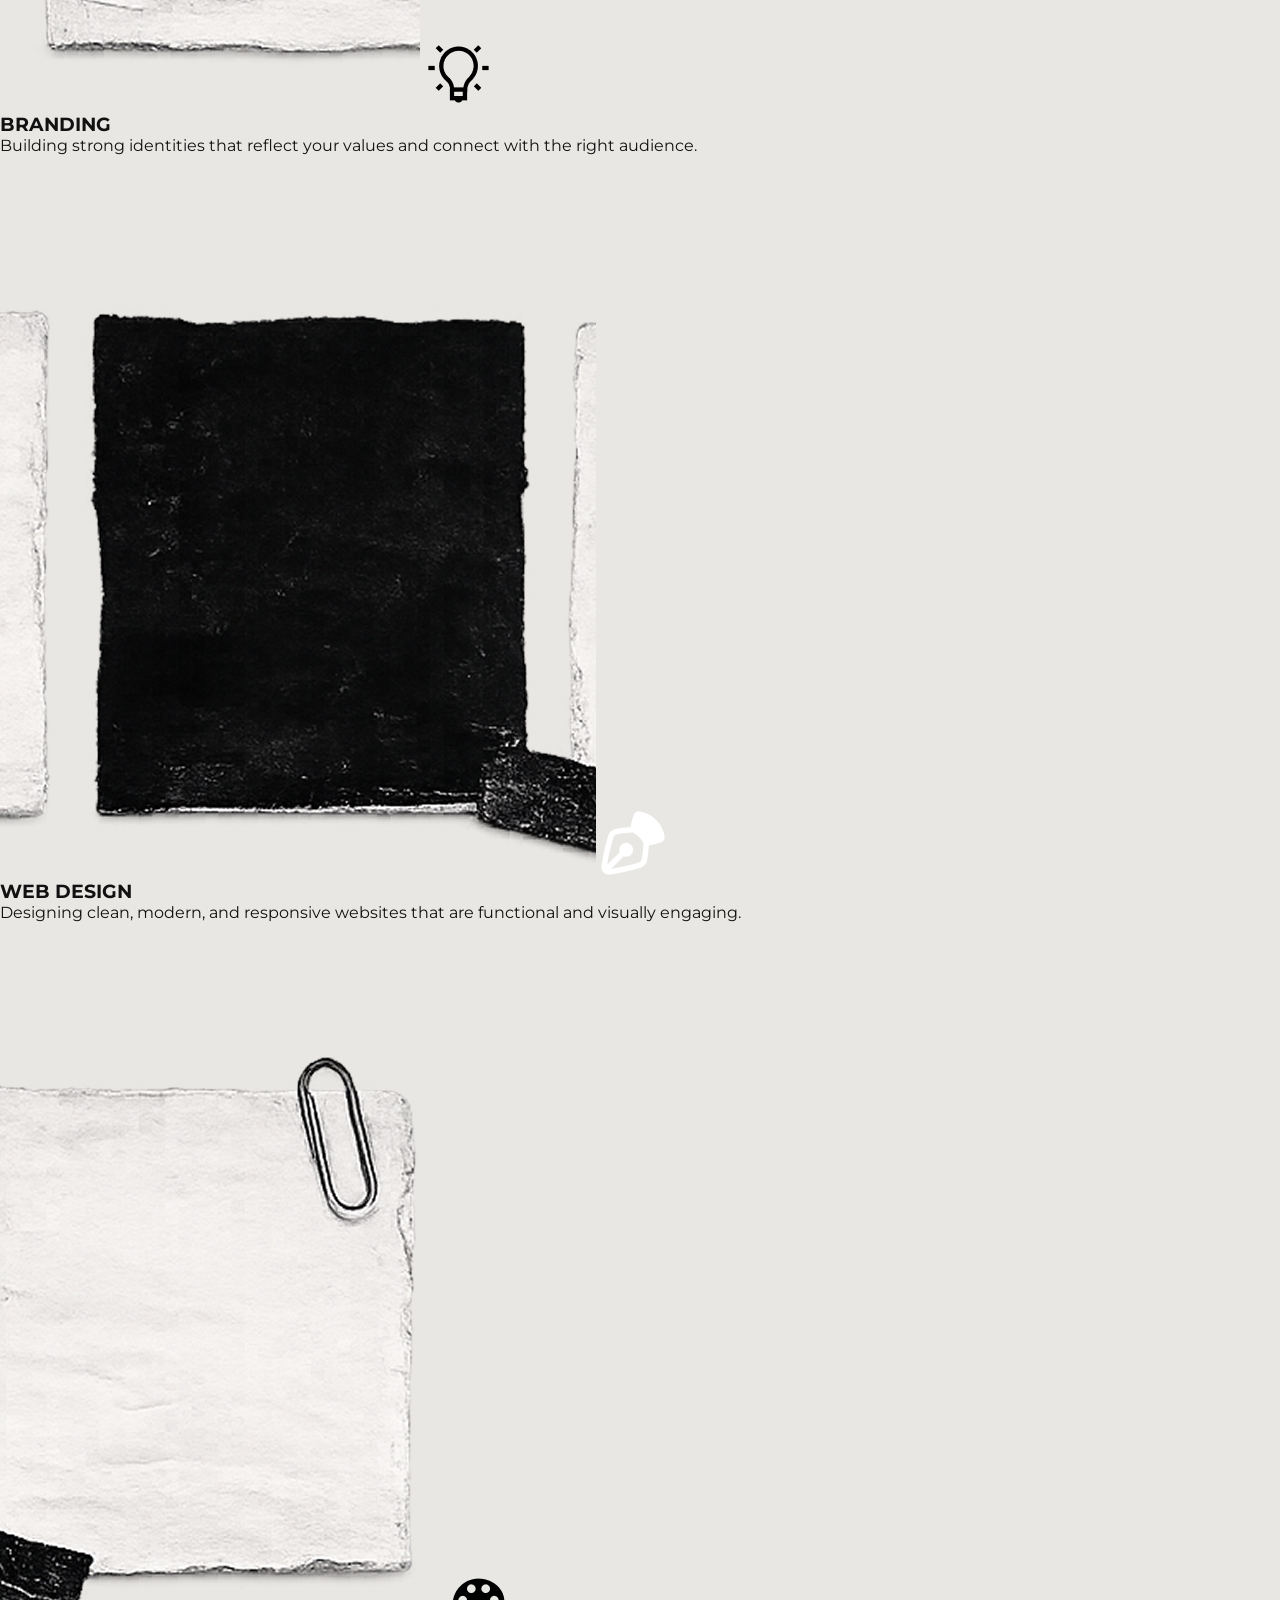
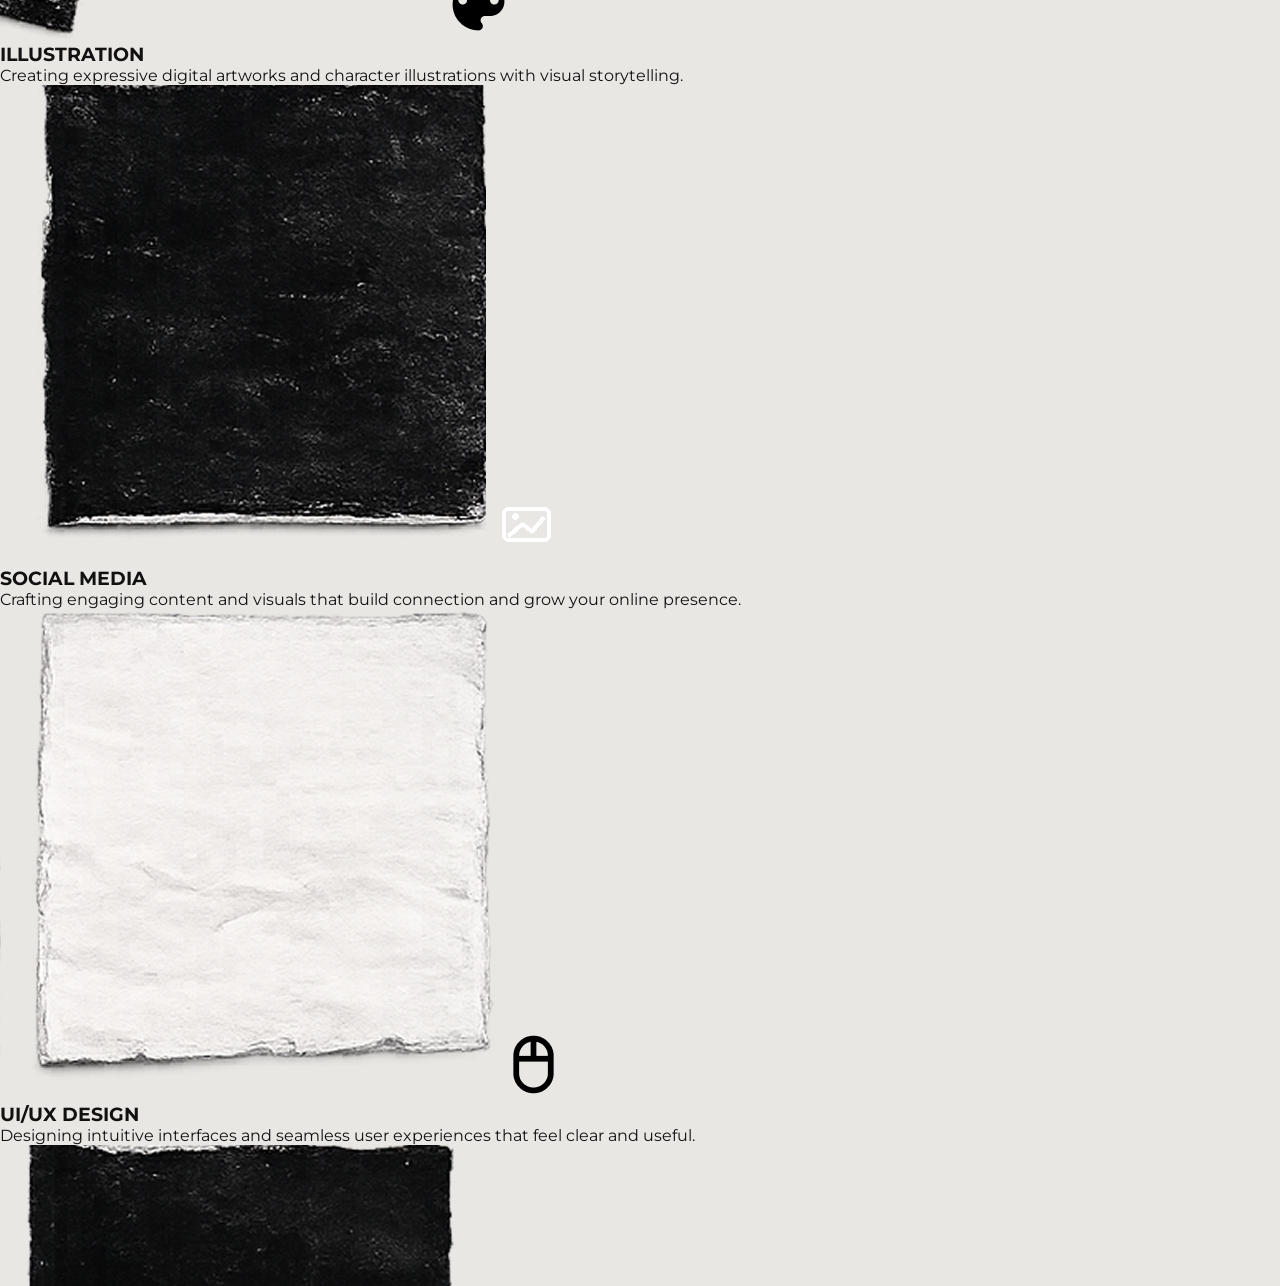
==== commit 3b58075f: "Add files via upload" ====
--- a/index.html
+++ b/index.html
@@ -186,79 +186,71 @@
       </div>
     </main>
 
-    <div class="m-about-v47">
-      <div class="m-kicker">GRAPHIC DESIGNER</div>
-      <h2><span>ABOUT</span><span>ME</span></h2>
-      <p class="m-lead">I don’t just design, I solve problems with creativity. I create visual identities, digital experiences, and meaningful visuals that help brands stand out.</p>
-
-      <div class="m-about-collage">
-        <img class="m-about-paper" src="assets/about-paper-large.png" alt="">
-        <img class="m-about-photo" src="assets/about-polaroid.png" alt="About visual">
-        <img class="m-about-x" src="assets/about-paper-x.png" alt="">
-        <img class="m-about-logo" src="assets/about-logo-blue.png" alt="">
-        <img class="m-about-scribble" src="assets/about-scribble.png" alt="">
-      </div>
-
-      <article class="m-paper-card black">
-        <img class="m-card-deco" src="assets/about-black-tape.png" alt="">
-        <h3>MY JOURNEY</h3>
-        <p>My journey started with curiosity and a love for visuals. I keep learning, experimenting, and turning ideas into clear creative outcomes.</p>
-      </article>
-
-      <article class="m-paper-card">
-        <h3>TIMELINE</h3>
-        <img class="m-timeline-img" src="assets/about-timeline.png" alt="Timeline">
-        <div class="m-timeline-list">
-          <p><strong>2023</strong> Exploring design basics and visual communication.</p>
-          <p><strong>2025</strong> Working on real branding, UI/UX, and digital projects.</p>
-          <p><strong>2026</strong> Creating stronger portfolio projects with impact.</p>
-        </div>
-      </article>
-
-      <article class="m-paper-card">
-        <h3>TOOLS USED</h3>
-        <div class="m-tools">
-          <img src="assets/tool-ps.png" alt="Photoshop">
-          <img src="assets/tool-ai.png" alt="Illustrator">
-          <img src="assets/tool-id.png" alt="InDesign">
-          <img src="assets/tool-ae.png" alt="After Effects">
-          <img src="assets/tool-pr.png" alt="Premiere Pro">
-          <img src="assets/tool-figma.png" alt="Figma">
-          <img src="assets/tool-maya.png" alt="Maya">
-        </div>
-      </article>
-
-      <article class="m-paper-card black">
-        <img class="m-quote-img" src="assets/about-big-quote.png" alt="">
-        <h3>MY APPROACH</h3>
-        <div class="m-approach">
-          <span>Understand</span>
-          <span>Think</span>
-          <span>Design</span>
-          <span>Deliver</span>
-        </div>
-      </article>
-
-      <article class="m-paper-card">
-        <h3>WHAT I VALUE</h3>
-        <div class="m-values">
-          <div><img src="assets/icon-creativity.png" alt=""><span>Creativity</span></div>
-          <div><img src="assets/icon-collab.png" alt=""><span>Collaboration</span></div>
-          <div><img src="assets/icon-target.png" alt=""><span>Purpose</span></div>
-          <div><img src="assets/icon-diamond.png" alt=""><span>Quality</span></div>
-        </div>
-      </article>
-
-      <article class="m-paper-card">
-        <h3>BEYOND DESIGN</h3>
-        <p>I’m inspired by photography, music, travel, and simple details. These interests help me see ideas from a fresh perspective.</p>
-        <div class="m-beyond-icons">
-          <img src="assets/icon-camera.png" alt="">
-          <img src="assets/icon-music.png" alt="">
-          <img src="assets/icon-plane.png" alt="">
-        </div>
-      </article>
-    </div>
+      <div class="mobile-about">
+        <div class="mobile-section-label">GRAPHIC DESIGNER</div>
+        <h2><span>ABOUT</span><span>ME</span></h2>
+        <p class="mobile-about-intro">I don’t just design, I solve problems with creativity. I help brands communicate clearly, stand out, and create real impact.</p>
+
+        <div class="mobile-about-safe-visual">
+          <img class="safe-about-paper" src="assets/about-card-blank.png" alt="">
+          <img class="safe-about-photo" src="assets/about-polaroid.png" alt="">
+          <img class="safe-about-logo" src="assets/about-logo-blue.png" alt="">
+        </div>
+
+        <article class="mobile-card mobile-dark-card">
+          <h3>MY JOURNEY</h3>
+          <p>My design journey started with curiosity and passion for visuals. Over the years, I’ve worked on diverse projects, collaborated with amazing people, and continuously refined my craft.</p>
+        </article>
+
+        <article class="mobile-card">
+          <h3>TIMELINE</h3>
+          <img class="safe-about-card-img" src="assets/about-timeline.png" alt="">
+          <div class="mobile-timeline">
+            <p><strong>2023</strong> Started exploring design and visual communication.</p>
+            <p><strong>2025</strong> Worked with clients and agencies on real projects.</p>
+            <p><strong>2026</strong> Building brands and digital experiences that make impact.</p>
+          </div>
+        </article>
+
+        <article class="mobile-card">
+          <h3>TOOLS USED</h3>
+          <div class="mobile-tools">
+            <img src="assets/tool-ps.png" alt="Photoshop">
+            <img src="assets/tool-ai.png" alt="Illustrator">
+            <img src="assets/tool-id.png" alt="InDesign">
+            <img src="assets/tool-ae.png" alt="After Effects">
+            <img src="assets/tool-pr.png" alt="Premiere Pro">
+            <img src="assets/tool-figma.png" alt="Figma">
+            <img src="assets/tool-maya.png" alt="Maya">
+          </div>
+        </article>
+
+        <article class="mobile-card mobile-dark-card">
+          <img class="safe-about-quote" src="assets/about-big-quote.png" alt="">
+          <h3>MY APPROACH</h3>
+          <ul>
+            <li>Understand deeply</li>
+            <li>Think strategically</li>
+            <li>Design intentionally</li>
+            <li>Deliver with purpose</li>
+          </ul>
+        </article>
+
+        <article class="mobile-card">
+          <h3>WHAT I VALUE</h3>
+          <div class="mobile-values">
+            <span>Creativity</span>
+            <span>Collaboration</span>
+            <span>Purpose</span>
+            <span>Quality</span>
+          </div>
+        </article>
+
+        <article class="mobile-card">
+          <h3>BEYOND DESIGN</h3>
+          <p>I’m passionate about minimalism, photography, music, and traveling. They inspire me to see the world differently and bring fresh perspectives to my work.</p>
+        </article>
+      </div>
   </section>
 
   <section class="work-page page-section" id="work" data-section-name="work">
@@ -609,77 +601,52 @@
       </div>
     </div>
 
-    <div class="m-services-v47">
-      <div class="m-kicker">WHAT I DO</div>
+    <div class="mobile-services">
+      <div class="mobile-section-label">WHAT I DO</div>
       <h2><span>SOLUTIONS</span><span>THAT MAKE</span><span>AN IMPACT</span></h2>
-      <p class="m-lead">A clean set of creative services designed to help brands communicate clearly, look professional, and grow.</p>
-
-      <div class="m-services-collage">
-        <img class="m-services-black" src="assets/services-black-hero.png" alt="">
-        <img class="m-services-brush" src="assets/services-blue-brush.png" alt="">
-        <img class="m-services-grid-piece" src="assets/about-grid-piece.png" alt="">
-        <p>Every service is crafted to turn ideas into clear, creative, and meaningful visual experiences.</p>
-      </div>
-
-      <div class="m-services-list">
-        <article class="m-service-v47 light">
-          <img class="m-service-bg" src="assets/services-card-branding.png" alt="">
-          <div class="m-service-content">
-            <img class="m-service-icon" src="assets/services-icon-branding.png" alt="">
-            <h3>BRANDING</h3>
-            <span></span>
-            <p>Building strong identities that reflect your values and connect with the right audience.</p>
-          </div>
-        </article>
-
-        <article class="m-service-v47 dark">
-          <img class="m-service-bg" src="assets/services-card-web.png" alt="">
-          <div class="m-service-content">
-            <img class="m-service-icon" src="assets/services-icon-web.png" alt="">
-            <h3>WEB DESIGN</h3>
-            <span></span>
-            <p>Designing clean, modern, and responsive websites that are functional and visually engaging.</p>
-          </div>
-        </article>
-
-        <article class="m-service-v47 light">
-          <img class="m-service-bg" src="assets/services-card-illustration.png" alt="">
-          <div class="m-service-content">
-            <img class="m-service-icon" src="assets/services-icon-illustration.png" alt="">
-            <h3>ILLUSTRATION</h3>
-            <span></span>
-            <p>Creating expressive digital artworks and character illustrations with visual storytelling.</p>
-          </div>
-        </article>
-
-        <article class="m-service-v47 dark compact">
-          <img class="m-service-bg" src="assets/services-card-social.png" alt="">
-          <div class="m-service-content">
-            <img class="m-service-icon" src="assets/services-icon-social-white.png" alt="">
-            <h3>SOCIAL MEDIA</h3>
-            <span></span>
-            <p>Crafting engaging content and visuals that build connection and grow your online presence.</p>
-          </div>
-        </article>
-
-        <article class="m-service-v47 light compact">
-          <img class="m-service-bg" src="assets/services-card-uiux.png" alt="">
-          <div class="m-service-content">
-            <img class="m-service-icon" src="assets/services-icon-uiux.png" alt="">
-            <h3>UI/UX DESIGN</h3>
-            <span></span>
-            <p>Designing intuitive interfaces and seamless user experiences that feel clear and useful.</p>
-          </div>
-        </article>
-
-        <article class="m-service-v47 dark compact">
-          <img class="m-service-bg" src="assets/services-card-print.png" alt="">
-          <div class="m-service-content">
-            <img class="m-service-icon" src="assets/services-icon-print.png" alt="">
-            <h3>PRINT DESIGN</h3>
-            <span></span>
-            <p>Delivering impactful print materials that communicate your message with clarity and style.</p>
-          </div>
+      <p class="mobile-services-intro">I offer creative services designed to help brands communicate clearly, stand out, and grow.</p>
+
+      <div class="mobile-services-grid">
+        <article class="mobile-service-card">
+          <img class="safe-service-thumb" src="assets/services-card-branding.png" alt="">
+          <img class="safe-service-icon" src="assets/services-icon-branding.png" alt="">
+          <h3>BRANDING</h3>
+          <p>Building strong identities that reflect your values and connect with the right audience.</p>
+        </article>
+
+        <article class="mobile-service-card mobile-service-dark">
+          <img class="safe-service-thumb" src="assets/services-card-web.png" alt="">
+          <img class="safe-service-icon" src="assets/services-icon-web.png" alt="">
+          <h3>WEB DESIGN</h3>
+          <p>Designing clean, modern, and responsive websites that are functional and visually engaging.</p>
+        </article>
+
+        <article class="mobile-service-card">
+          <img class="safe-service-thumb" src="assets/services-card-illustration.png" alt="">
+          <img class="safe-service-icon" src="assets/services-icon-illustration.png" alt="">
+          <h3>ILLUSTRATION</h3>
+          <p>Creating expressive digital artworks and character illustrations with visual storytelling.</p>
+        </article>
+
+        <article class="mobile-service-card mobile-service-dark">
+          <img class="safe-service-thumb" src="assets/services-card-social.png" alt="">
+          <img class="safe-service-icon" src="assets/services-icon-social-white.png" alt="">
+          <h3>SOCIAL MEDIA</h3>
+          <p>Crafting engaging content and visuals that build connection and grow your online presence.</p>
+        </article>
+
+        <article class="mobile-service-card">
+          <img class="safe-service-thumb" src="assets/services-card-uiux.png" alt="">
+          <img class="safe-service-icon" src="assets/services-icon-uiux.png" alt="">
+          <h3>UI/UX DESIGN</h3>
+          <p>Designing intuitive interfaces and seamless user experiences that feel clear and useful.</p>
+        </article>
+
+        <article class="mobile-service-card mobile-service-dark">
+          <img class="safe-service-thumb" src="assets/services-card-print.png" alt="">
+          <img class="safe-service-icon" src="assets/services-icon-print.png" alt="">
+          <h3>PRINT DESIGN</h3>
+          <p>Delivering impactful print materials that communicate your message with clarity and style.</p>
         </article>
       </div>
     </div>
--- a/style.css
+++ b/style.css
@@ -7006,673 +7006,260 @@
 
 
 /* =========================
-   V46 MOBILE ABOUT + SERVICES IMAGES
+   V48 SAFE MOBILE RESPONSIVE
+   Built from the last working V45. Smaller sizes + correct images, no huge scaling.
 ========================= */
-@media (max-width: 768px){
-  .mobile-about-visual{
-    position:relative;
-    width:100%;
-    height:260px;
-    margin:6px 0 28px;
-  }
-
-  .mobile-about-paper{
-    position:absolute;
-    left:8%;
-    top:8px;
-    width:74%;
-    filter:drop-shadow(0 18px 18px rgba(0,0,0,.10));
-    transform:rotate(-2deg);
-  }
-
-  .mobile-about-polaroid{
-    position:absolute;
-    right:2%;
-    top:28px;
-    width:58%;
-    filter:drop-shadow(0 18px 18px rgba(0,0,0,.16));
-    transform:rotate(4deg);
-    animation:mobilePaperFloat 4.2s ease-in-out infinite;
-  }
-
-  .mobile-about-logo{
-    position:absolute;
-    left:4%;
-    bottom:16px;
-    width:96px;
-    filter:drop-shadow(0 12px 12px rgba(0,0,0,.12));
-    animation:mobilePaperFloat 4.6s ease-in-out .4s infinite;
-  }
-
-  .mobile-card-with-image{
-    padding-top:28px !important;
-  }
-
-  .mobile-card-img{
-    display:block;
-    max-width:100%;
-    object-fit:contain;
-    margin:0 0 18px;
-    filter:drop-shadow(0 12px 12px rgba(0,0,0,.10));
-  }
-
-  .mobile-timeline-img{
-    width:92%;
-    margin-left:auto;
-    margin-right:auto;
-  }
-
-  .mobile-quote-img{
-    width:72%;
-    margin-left:auto;
-    margin-right:auto;
-    filter:drop-shadow(0 10px 12px rgba(70,189,213,.20));
-  }
-
-  .mobile-service-card{
-    overflow:hidden;
-    padding-top:18px !important;
-  }
-
-  .mobile-service-cover{
+@media (max-width: 1024px){
+  #about .mobile-about,
+  #services .mobile-services{
+    max-width:420px !important;
+  }
+
+  #about .mobile-section-label,
+  #services .mobile-section-label{
+    font-size:clamp(28px, 7vw, 36px) !important;
+    margin-bottom:12px !important;
+  }
+
+  #about .mobile-about h2,
+  #services .mobile-services h2{
+    font-size:clamp(56px, 17vw, 82px) !important;
+    line-height:.88 !important;
+    margin-bottom:16px !important;
+  }
+
+  #about .mobile-about-intro,
+  #services .mobile-services-intro{
+    font-size:15px !important;
+    line-height:1.42 !important;
+    margin-bottom:20px !important;
+  }
+
+  #about .mobile-card,
+  #services .mobile-service-card{
+    padding:19px 17px !important;
+    margin:14px 0 !important;
+    border-width:1.5px !important;
+    filter:drop-shadow(5px 5px 0 rgba(0,0,0,.09)) !important;
+  }
+
+  #about .mobile-card h3,
+  #services .mobile-service-card h3{
+    font-size:18px !important;
+    line-height:1.08 !important;
+    margin-bottom:10px !important;
+  }
+
+  #about .mobile-card p,
+  #about .mobile-card li,
+  #services .mobile-service-card p{
+    font-size:13.5px !important;
+    line-height:1.45 !important;
+  }
+
+  #about .mobile-card::before,
+  #services .mobile-service-card::before{
+    width:72px !important;
+    height:16px !important;
+    top:-8px !important;
+    left:18px !important;
+  }
+
+  /* Compact About images */
+  #about .mobile-about-safe-visual{
+    position:relative !important;
+    width:100% !important;
+    height:170px !important;
+    margin:2px 0 18px !important;
+  }
+
+  #about .safe-about-paper{
+    position:absolute !important;
+    left:4px !important;
+    top:22px !important;
+    width:58% !important;
+    max-width:210px !important;
+    transform:rotate(-2deg) !important;
+    filter:drop-shadow(0 10px 10px rgba(0,0,0,.08)) !important;
+  }
+
+  #about .safe-about-photo{
+    position:absolute !important;
+    right:2px !important;
+    top:0 !important;
+    width:48% !important;
+    max-width:170px !important;
+    transform:rotate(3deg) !important;
+    filter:drop-shadow(0 12px 14px rgba(0,0,0,.14)) !important;
+  }
+
+  #about .safe-about-logo{
+    position:absolute !important;
+    left:14px !important;
+    bottom:12px !important;
+    width:62px !important;
+    filter:drop-shadow(0 8px 9px rgba(0,0,0,.10)) !important;
+  }
+
+  #about .safe-about-card-img{
     display:block !important;
     width:100% !important;
+    max-width:230px !important;
     height:auto !important;
-    max-height:none !important;
+    margin:0 auto 12px !important;
     object-fit:contain !important;
-    margin:0 0 18px !important;
-    border:1.5px solid rgba(17,17,17,.55);
-    background:#ebe8e6;
-    filter:drop-shadow(0 12px 14px rgba(0,0,0,.12));
-    transform:rotate(-.7deg);
-  }
-
-  .mobile-service-dark .mobile-service-cover{
-    border-color:rgba(255,255,255,.25);
-    background:#ebe8e6;
-  }
-
-  .mobile-service-icon{
-    width:42px !important;
-    height:42px !important;
+    filter:drop-shadow(0 8px 9px rgba(0,0,0,.08)) !important;
+  }
+
+  #about .safe-about-quote{
+    display:block !important;
+    width:118px !important;
+    height:auto !important;
+    margin:0 0 12px !important;
     object-fit:contain !important;
-    margin:0 0 14px !important;
-    border:0 !important;
+    opacity:.95 !important;
+  }
+
+  #about .mobile-tools{
+    gap:9px !important;
+  }
+
+  #about .mobile-tools img{
+    width:40px !important;
+    height:40px !important;
+    padding:6px !important;
+  }
+
+  #about .mobile-values{
+    gap:8px !important;
+  }
+
+  #about .mobile-values span{
+    font-size:11px !important;
+    padding:8px 10px !important;
+  }
+
+  /* Compact Services images */
+  #services .mobile-services-grid{
+    gap:0 !important;
+  }
+
+  #services .mobile-service-card{
+    display:grid !important;
+    grid-template-columns:82px 1fr !important;
+    column-gap:14px !important;
+    align-items:center !important;
+    min-height:120px !important;
+  }
+
+  #services .safe-service-thumb{
+    grid-row:1 / span 3 !important;
+    grid-column:1 !important;
+    display:block !important;
+    width:82px !important;
+    height:82px !important;
+    object-fit:cover !important;
+    object-position:center !important;
+    margin:0 !important;
+    border:1px solid rgba(17,17,17,.22) !important;
+    background:#ebe8e6 !important;
+    filter:drop-shadow(0 6px 7px rgba(0,0,0,.08)) !important;
+  }
+
+  #services .safe-service-icon{
+    grid-column:2 !important;
+    display:block !important;
+    width:28px !important;
+    height:28px !important;
+    object-fit:contain !important;
+    margin:0 0 6px !important;
     filter:none !important;
   }
 
-  .mobile-service-card:hover .mobile-service-cover{
-    transform:translateY(-5px) rotate(.8deg) scale(1.02);
-  }
-
-  .mobile-service-card:hover .mobile-service-icon{
-    transform:translateY(-4px) scale(1.1) rotate(-5deg);
-  }
-
-  @keyframes mobilePaperFloat{
-    0%,100%{ transform:translateY(0) rotate(4deg); }
-    50%{ transform:translateY(-8px) rotate(2.5deg); }
+  #services .mobile-service-card h3,
+  #services .mobile-service-card p{
+    grid-column:2 !important;
+  }
+
+  #services .mobile-service-card h3{
+    margin:0 0 7px !important;
+  }
+
+  #services .mobile-service-dark .safe-service-thumb{
+    border-color:rgba(255,255,255,.25) !important;
+  }
+
+  /* Keep sections natural and not too tall */
+  #about.about-page,
+  #services.services-page{
+    padding-top:86px !important;
+    padding-bottom:54px !important;
   }
 }
 
 @media (max-width: 430px){
-  .mobile-about-visual{
-    height:225px;
-  }
-
-  .mobile-about-polaroid{
-    width:62%;
-    right:0;
-  }
-
-  .mobile-about-logo{
-    width:78px;
-    bottom:8px;
-  }
-
-  .mobile-service-cover{
-    margin-bottom:15px !important;
-  }
-}
-
-@media (max-width: 380px){
-  .mobile-about-visual{
-    height:205px;
-  }
-}
-
-
-/* =========================
-   V47 FINAL RESPONSIVE - REAL MOBILE LAYOUT
-   Uses original images correctly and changes layout instead of just scaling.
-========================= */
-
-.m-about-v47,
-.m-services-v47{ display:none; }
-
-@media (max-width: 768px){
-  html, body{ overflow-x:hidden !important; max-width:100% !important; }
-  body{ background:#ebe8e6 !important; }
-
-  /* Hide previous/desktop versions on mobile */
-  .about-page .about-wrap,
-  .services-page .services-wrap,
-  .mobile-about,
-  .mobile-services{
-    display:none !important;
-    height:0 !important;
-    min-height:0 !important;
-    overflow:hidden !important;
-  }
-
-  .about-page,
-  .services-page{
-    min-height:auto !important;
-    height:auto !important;
-    padding:88px 16px 64px !important;
-    overflow:visible !important;
-  }
-
-  .m-about-v47,
-  .m-services-v47{
-    display:block !important;
+  #about .mobile-about,
+  #services .mobile-services{
+    max-width:100% !important;
+  }
+
+  #about .mobile-about h2,
+  #services .mobile-services h2{
+    font-size:clamp(52px, 16vw, 70px) !important;
+  }
+
+  #about .mobile-about-safe-visual{
+    height:150px !important;
+  }
+
+  #about .safe-about-photo{
+    width:46% !important;
+  }
+
+  #about .safe-about-logo{
+    width:54px !important;
+  }
+
+  #services .mobile-service-card{
+    grid-template-columns:72px 1fr !important;
+    column-gap:12px !important;
+    min-height:112px !important;
+    padding:17px 14px !important;
+  }
+
+  #services .safe-service-thumb{
+    width:72px !important;
+    height:72px !important;
+  }
+
+  #services .safe-service-icon{
+    width:24px !important;
+    height:24px !important;
+  }
+
+  #services .mobile-service-card h3{
+    font-size:16.5px !important;
+  }
+
+  #services .mobile-service-card p{
+    font-size:12.6px !important;
+  }
+}
+
+@media (max-width: 370px){
+  #services .mobile-service-card{
+    grid-template-columns:1fr !important;
+  }
+
+  #services .safe-service-thumb{
     width:100% !important;
-    max-width:440px !important;
-    margin:0 auto !important;
-    position:relative !important;
-  }
-
-  .m-kicker{
-    font-family:'Caveat', cursive;
-    font-size:38px;
-    font-weight:700;
-    line-height:.9;
-    margin:0 0 18px;
-    transform:rotate(-2deg);
-    color:#111;
-  }
-
-  .m-about-v47 h2,
-  .m-services-v47 h2{
-    font-family:'Bebas Neue', sans-serif;
-    font-size:clamp(76px, 21vw, 104px);
-    line-height:.86;
-    letter-spacing:.01em;
-    margin:0 0 22px;
-    color:#111;
-  }
-
-  .m-about-v47 h2 span,
-  .m-services-v47 h2 span{ display:block; }
-
-  .m-about-v47 h2 span:last-child,
-  .m-services-v47 h2 span:last-child{ color:#46bdd5; }
-
-  .m-lead{
-    font-size:16.5px;
-    line-height:1.48;
-    font-weight:500;
-    margin:0 0 30px;
-    color:#111;
-  }
-
-  /* ABOUT */
-  .m-about-collage{
-    position:relative;
-    width:100%;
-    height:340px;
-    margin:0 0 26px;
-  }
-
-  .m-about-paper{
-    position:absolute;
-    left:0;
-    top:28px;
-    width:72%;
-    z-index:1;
-    filter:drop-shadow(0 18px 18px rgba(0,0,0,.08));
-    transform:rotate(-3deg);
-  }
-
-  .m-about-photo{
-    position:absolute;
-    right:0;
-    top:0;
-    width:68%;
-    z-index:3;
-    filter:drop-shadow(0 20px 20px rgba(0,0,0,.16));
-    transform:rotate(3deg);
-    animation:mFloatV47 4.8s ease-in-out infinite;
-  }
-
-  .m-about-x{
-    position:absolute;
-    left:0;
-    bottom:42px;
-    width:88px;
-    z-index:4;
-    transform:rotate(-8deg);
-    filter:drop-shadow(0 12px 12px rgba(0,0,0,.10));
-  }
-
-  .m-about-logo{
-    position:absolute;
-    right:8px;
-    bottom:36px;
-    width:92px;
-    z-index:4;
-    filter:drop-shadow(0 12px 12px rgba(0,0,0,.12));
-    animation:mFloatV47 5.2s ease-in-out .5s infinite;
-  }
-
-  .m-about-scribble{
-    position:absolute;
-    left:34%;
-    bottom:12px;
-    width:138px;
-    z-index:4;
-  }
-
-  .m-paper-card{
-    position:relative;
-    width:100%;
-    background:#f8f5ef;
-    color:#111;
-    border:1.5px solid rgba(17,17,17,.22);
-    padding:28px 22px 24px;
-    margin:20px 0;
-    filter:drop-shadow(7px 9px 0 rgba(17,17,17,.08));
-    overflow:hidden;
-  }
-
-  .m-paper-card::before{
-    content:'';
-    position:absolute;
-    top:-7px;
-    left:28px;
-    width:98px;
-    height:22px;
-    background:#111;
-    transform:rotate(-2deg);
-    z-index:2;
-  }
-
-  .m-paper-card.black{
-    background:#111;
-    color:#fff;
-    border-color:#111;
-    filter:drop-shadow(7px 9px 0 rgba(70,189,213,.22));
-  }
-
-  .m-card-deco{
-    position:absolute;
-    right:16px;
-    top:10px;
-    width:98px;
-    opacity:.9;
-  }
-
-  .m-paper-card h3{
-    position:relative;
-    z-index:3;
-    font-size:23px;
-    line-height:1;
-    letter-spacing:.04em;
-    font-weight:800;
-    margin:0 0 16px;
-  }
-
-  .m-paper-card p,
-  .m-paper-card li{
-    position:relative;
-    z-index:3;
-    font-size:14.8px;
-    line-height:1.56;
-    font-weight:500;
-    margin:0;
-  }
-
-  .m-timeline-img{
-    position:relative;
-    z-index:2;
-    display:block;
-    width:100%;
-    margin:6px 0 18px;
-    filter:drop-shadow(0 12px 12px rgba(0,0,0,.10));
-  }
-
-  .m-timeline-list{
-    display:grid;
-    gap:12px;
-  }
-
-  .m-timeline-list p{
-    border-left:3px solid #46bdd5;
-    padding-left:12px;
-  }
-
-  .m-timeline-list strong{
-    display:block;
-    color:#46bdd5;
-    font-size:19px;
-    margin-bottom:3px;
-  }
-
-  .m-tools{
-    display:grid;
-    grid-template-columns:repeat(4, 1fr);
-    gap:13px;
-    position:relative;
-    z-index:3;
-  }
-
-  .m-tools img{
-    width:52px;
-    height:52px;
-    object-fit:contain;
-    background:#fff;
-    border:1.5px solid #111;
-    padding:8px;
-    filter:drop-shadow(3px 4px 0 rgba(17,17,17,.08));
-  }
-
-  .m-quote-img{
-    display:block;
-    width:74%;
-    margin:0 auto 16px;
-    filter:drop-shadow(0 10px 12px rgba(70,189,213,.14));
-  }
-
-  .m-approach{
-    display:grid;
-    grid-template-columns:1fr 1fr;
-    gap:10px;
-    position:relative;
-    z-index:3;
-  }
-
-  .m-approach span{
-    border:1.5px solid rgba(255,255,255,.35);
-    padding:10px;
-    font-size:13px;
-    font-weight:800;
-    text-transform:uppercase;
-    letter-spacing:.05em;
-    color:#fff;
-  }
-
-  .m-values{
-    display:grid;
-    grid-template-columns:1fr 1fr;
-    gap:14px;
-    position:relative;
-    z-index:3;
-  }
-
-  .m-values div{
-    display:flex;
-    align-items:center;
-    gap:10px;
-    background:#111;
-    color:#fff;
-    padding:13px 12px;
-  }
-
-  .m-values img{
-    width:30px;
-    height:30px;
-    object-fit:contain;
-  }
-
-  .m-values span{
-    font-size:13px;
-    font-weight:800;
-  }
-
-  .m-beyond-icons{
-    display:flex;
-    gap:18px;
-    margin-top:18px;
-    position:relative;
-    z-index:3;
-  }
-
-  .m-beyond-icons img{
-    width:38px;
-    height:38px;
-    object-fit:contain;
-  }
-
-  /* SERVICES */
-  .m-services-collage{
-    position:relative;
-    height:285px;
-    margin:10px 0 32px;
-  }
-
-  .m-services-black{
-    position:absolute;
-    left:50%;
-    top:24px;
-    width:82%;
-    transform:translateX(-50%) rotate(-2deg);
-    filter:drop-shadow(0 18px 18px rgba(0,0,0,.15));
-    z-index:2;
-  }
-
-  .m-services-brush{
-    position:absolute;
-    right:8px;
-    bottom:16px;
-    width:150px;
-    z-index:4;
-    transform:rotate(-7deg);
-  }
-
-  .m-services-grid-piece{
-    position:absolute;
-    left:0;
-    bottom:10px;
-    width:116px;
-    z-index:1;
-    opacity:.75;
-  }
-
-  .m-services-collage p{
-    position:absolute;
-    left:18%;
-    top:92px;
-    width:64%;
-    color:#fff;
-    font-size:18px;
-    line-height:1.25;
-    font-weight:600;
-    z-index:5;
-    text-align:center;
-  }
-
-  .m-services-list{
-    display:grid;
-    gap:22px;
-  }
-
-  .m-service-v47{
-    position:relative;
-    width:100%;
-    min-height:360px;
-    overflow:visible;
-  }
-
-  .m-service-v47.compact{ min-height:304px; }
-
-  .m-service-bg{
-    position:absolute;
-    inset:0;
-    width:100%;
-    height:100%;
-    object-fit:contain;
-    filter:drop-shadow(0 18px 18px rgba(0,0,0,.12));
-    z-index:1;
-  }
-
-  .m-service-content{
-    position:absolute;
-    left:50%;
-    top:50%;
-    width:72%;
-    transform:translate(-50%,-48%);
-    z-index:3;
-    text-align:left;
-  }
-
-  .m-service-v47.light .m-service-content{
-    color:#111;
-  }
-
-  .m-service-v47.dark .m-service-content{
-    color:#fff;
-  }
-
-  .m-service-icon{
-    width:44px;
-    height:44px;
-    object-fit:contain;
-    margin:0 0 15px;
-  }
-
-  .m-service-content h3{
-    font-size:25px;
-    line-height:1.05;
-    letter-spacing:.04em;
-    margin:0;
-    font-weight:800;
-  }
-
-  .m-service-content span{
-    display:block;
-    width:70px;
-    height:2px;
-    background:#46bdd5;
-    margin:13px 0 14px;
-  }
-
-  .m-service-content p{
-    font-size:14.5px;
-    line-height:1.42;
-    font-weight:500;
-    margin:0;
-  }
-
-  .m-service-v47.dark .m-service-content p{
-    color:#f5f5f5;
-  }
-
-  /* Contact/Work safety */
-  .work-wrap{
-    overflow-x:auto !important;
-    -webkit-overflow-scrolling:touch !important;
-  }
-
-  .contact-page{
-    overflow:hidden !important;
-  }
-
-  @keyframes mFloatV47{
-    0%,100%{ transform:translateY(0) rotate(3deg); }
-    50%{ transform:translateY(-8px) rotate(1.5deg); }
-  }
-}
-
-@media (max-width: 430px){
-  .about-page,
-  .services-page{
-    padding-left:14px !important;
-    padding-right:14px !important;
-  }
-
-  .m-about-v47,
-  .m-services-v47{
-    max-width:100% !important;
-  }
-
-  .m-kicker{ font-size:34px; }
-
-  .m-about-v47 h2,
-  .m-services-v47 h2{
-    font-size:clamp(66px, 22vw, 90px);
-  }
-
-  .m-lead{ font-size:15.2px; }
-
-  .m-about-collage{
-    height:285px;
-  }
-
-  .m-about-photo{
-    width:72%;
-  }
-
-  .m-about-logo{
-    width:74px;
-    bottom:28px;
-  }
-
-  .m-about-x{
-    width:72px;
-    bottom:34px;
-  }
-
-  .m-about-scribble{
-    width:112px;
-    bottom:8px;
-  }
-
-  .m-tools{
-    grid-template-columns:repeat(3, 1fr);
-  }
-
-  .m-values{
-    grid-template-columns:1fr;
-  }
-
-  .m-services-collage{
-    height:250px;
-  }
-
-  .m-services-collage p{
-    top:80px;
-    font-size:16px;
-  }
-
-  .m-service-v47{
-    min-height:330px;
-  }
-
-  .m-service-v47.compact{
-    min-height:285px;
-  }
-
-  .m-service-content{
-    width:70%;
-  }
-
-  .m-service-content h3{
-    font-size:22px;
-  }
-
-  .m-service-content p{
-    font-size:13.4px;
-  }
-
-  .m-service-icon{
-    width:38px;
-    height:38px;
-  }
-}
-
-@media (max-width: 380px){
-  .m-about-collage{ height:258px; }
-  .m-service-v47{ min-height:305px; }
-  .m-service-v47.compact{ min-height:262px; }
-  .m-service-content p{ font-size:12.8px; }
-}
+    height:92px !important;
+    margin:0 0 10px !important;
+  }
+
+  #services .safe-service-icon,
+  #services .mobile-service-card h3,
+  #services .mobile-service-card p{
+    grid-column:1 !important;
+  }
+}
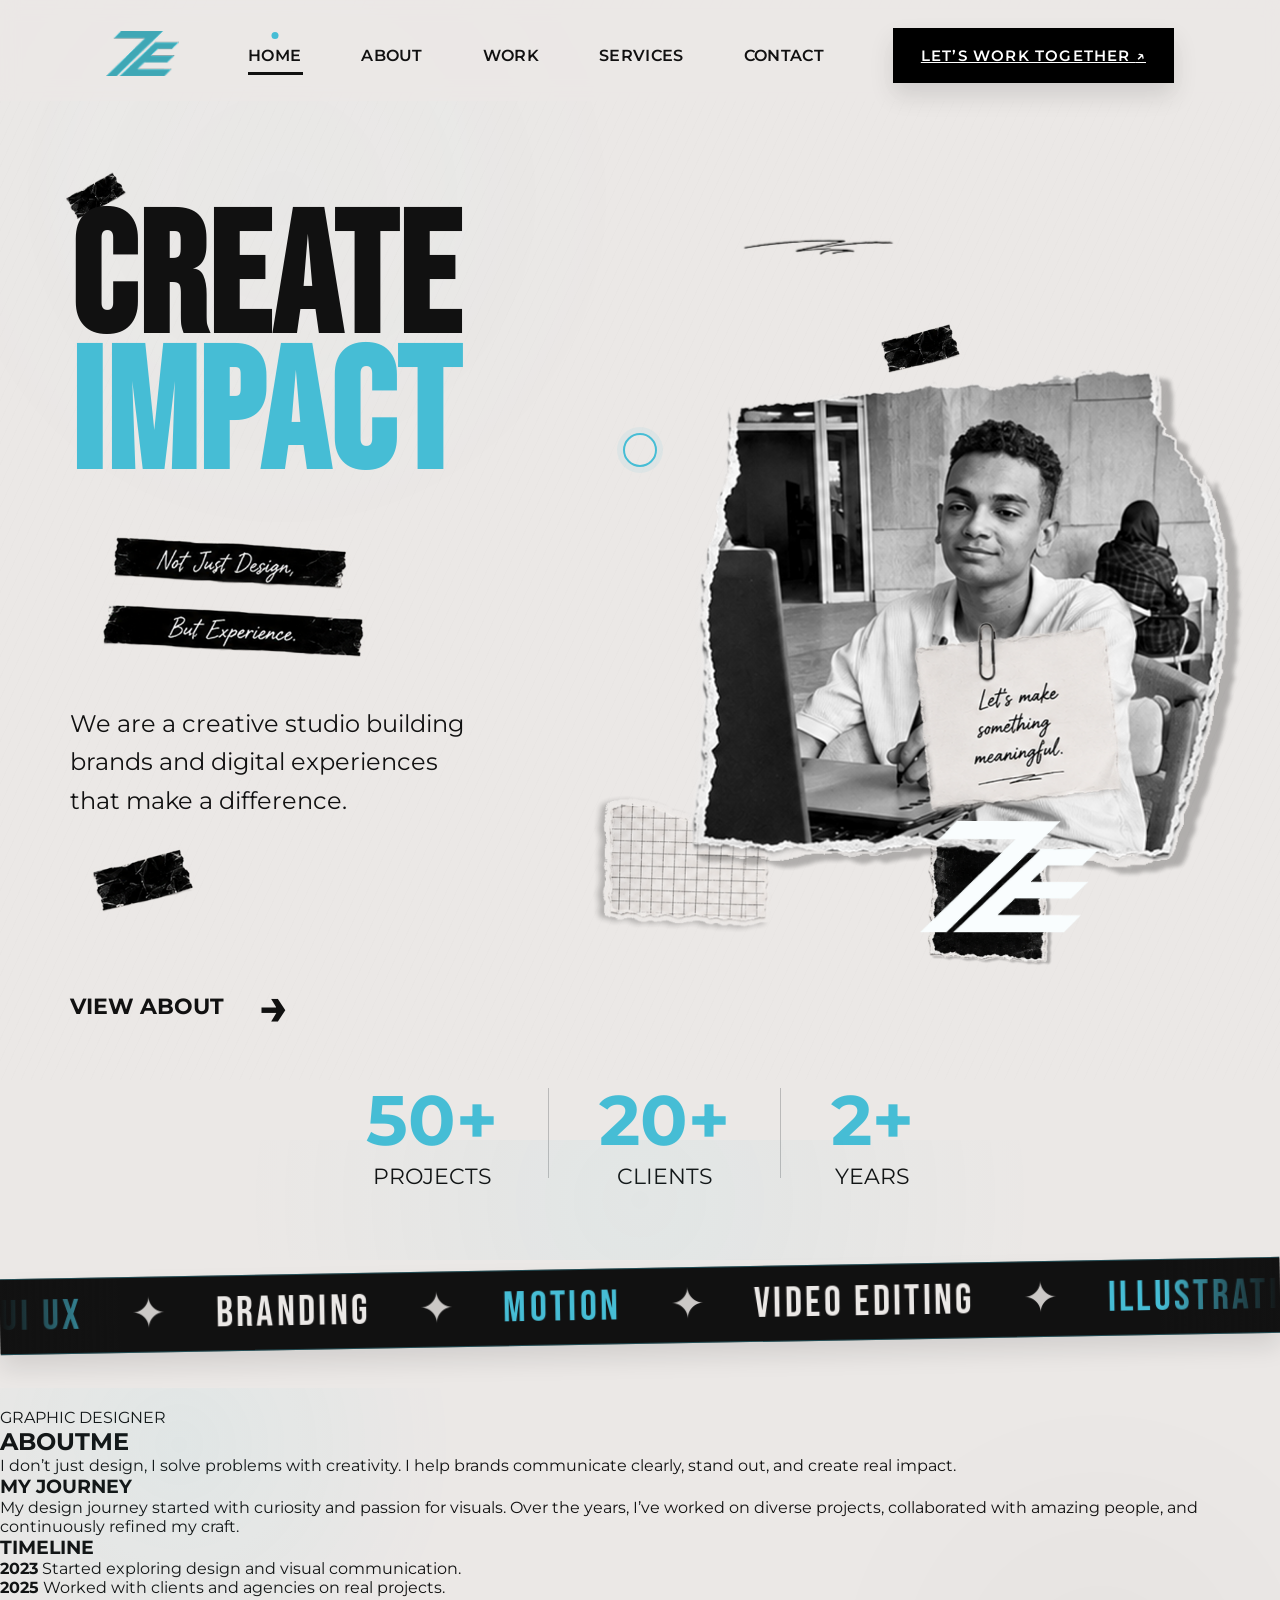
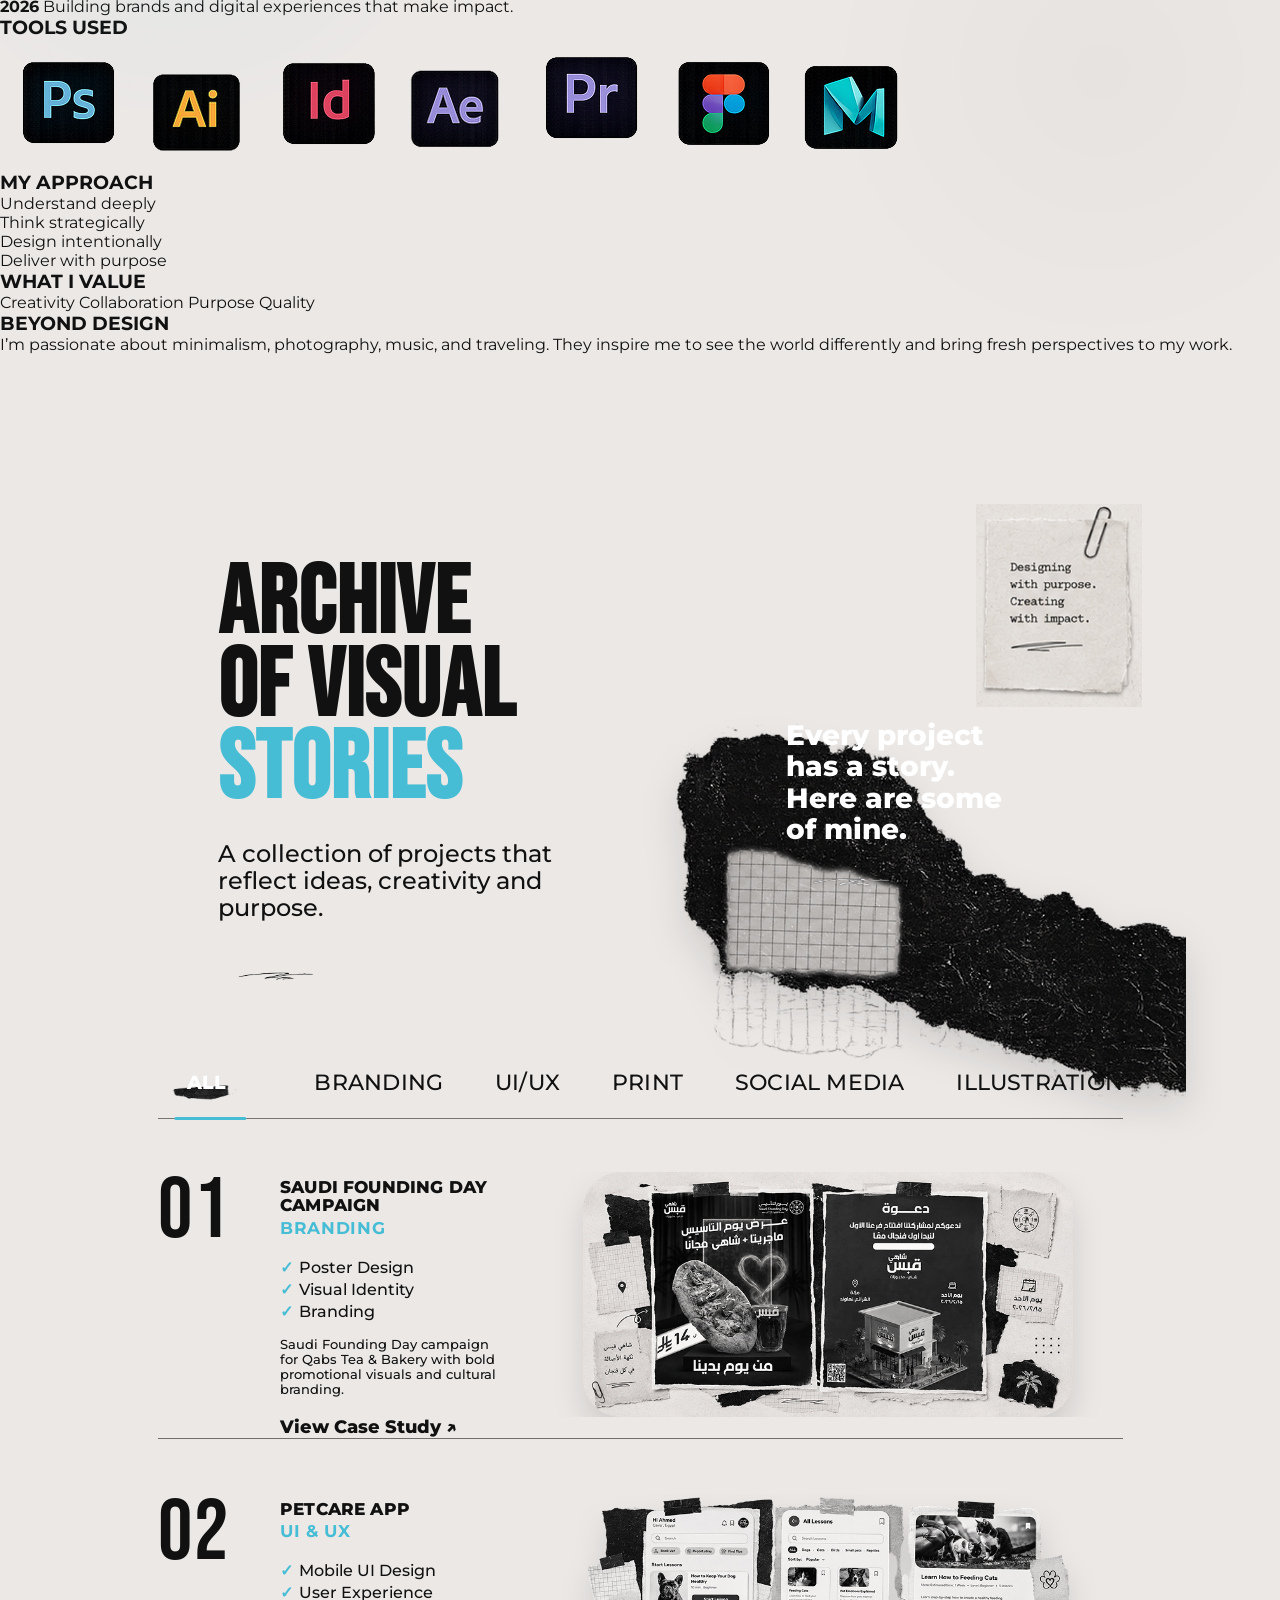
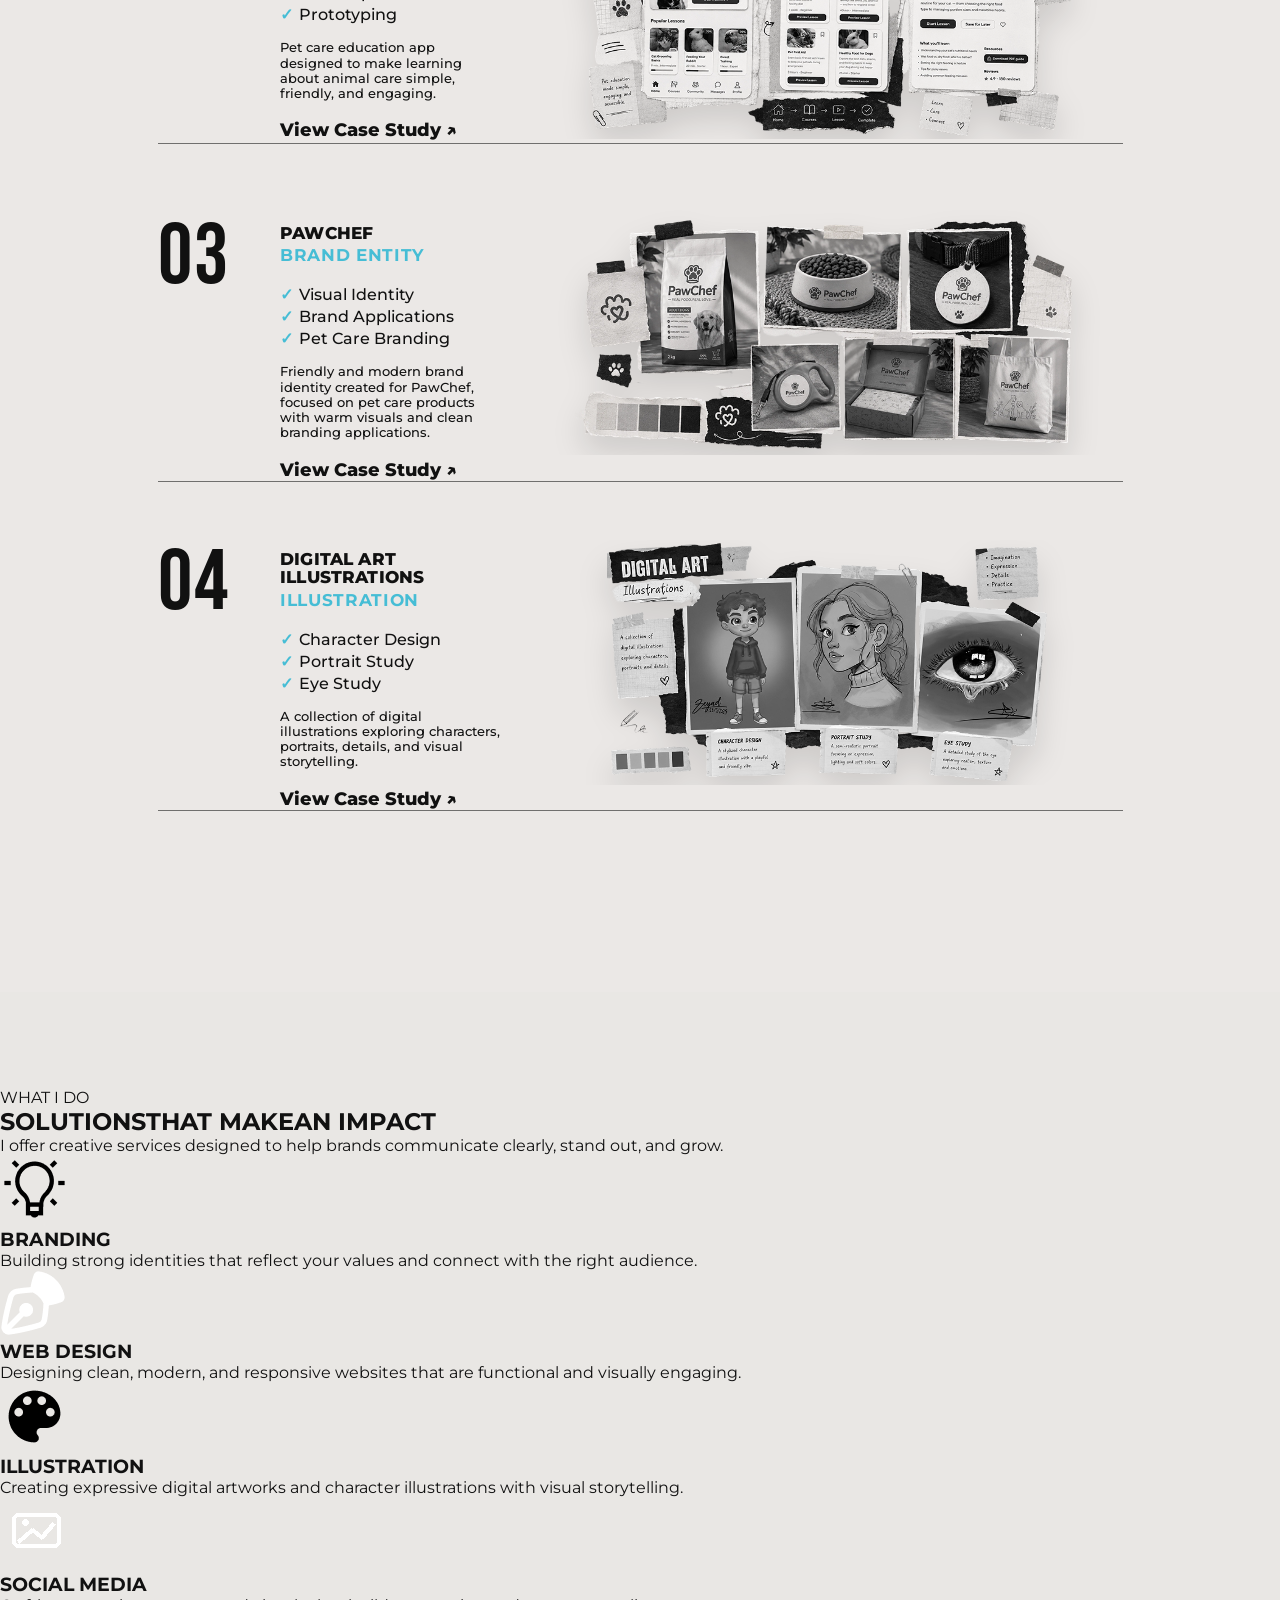
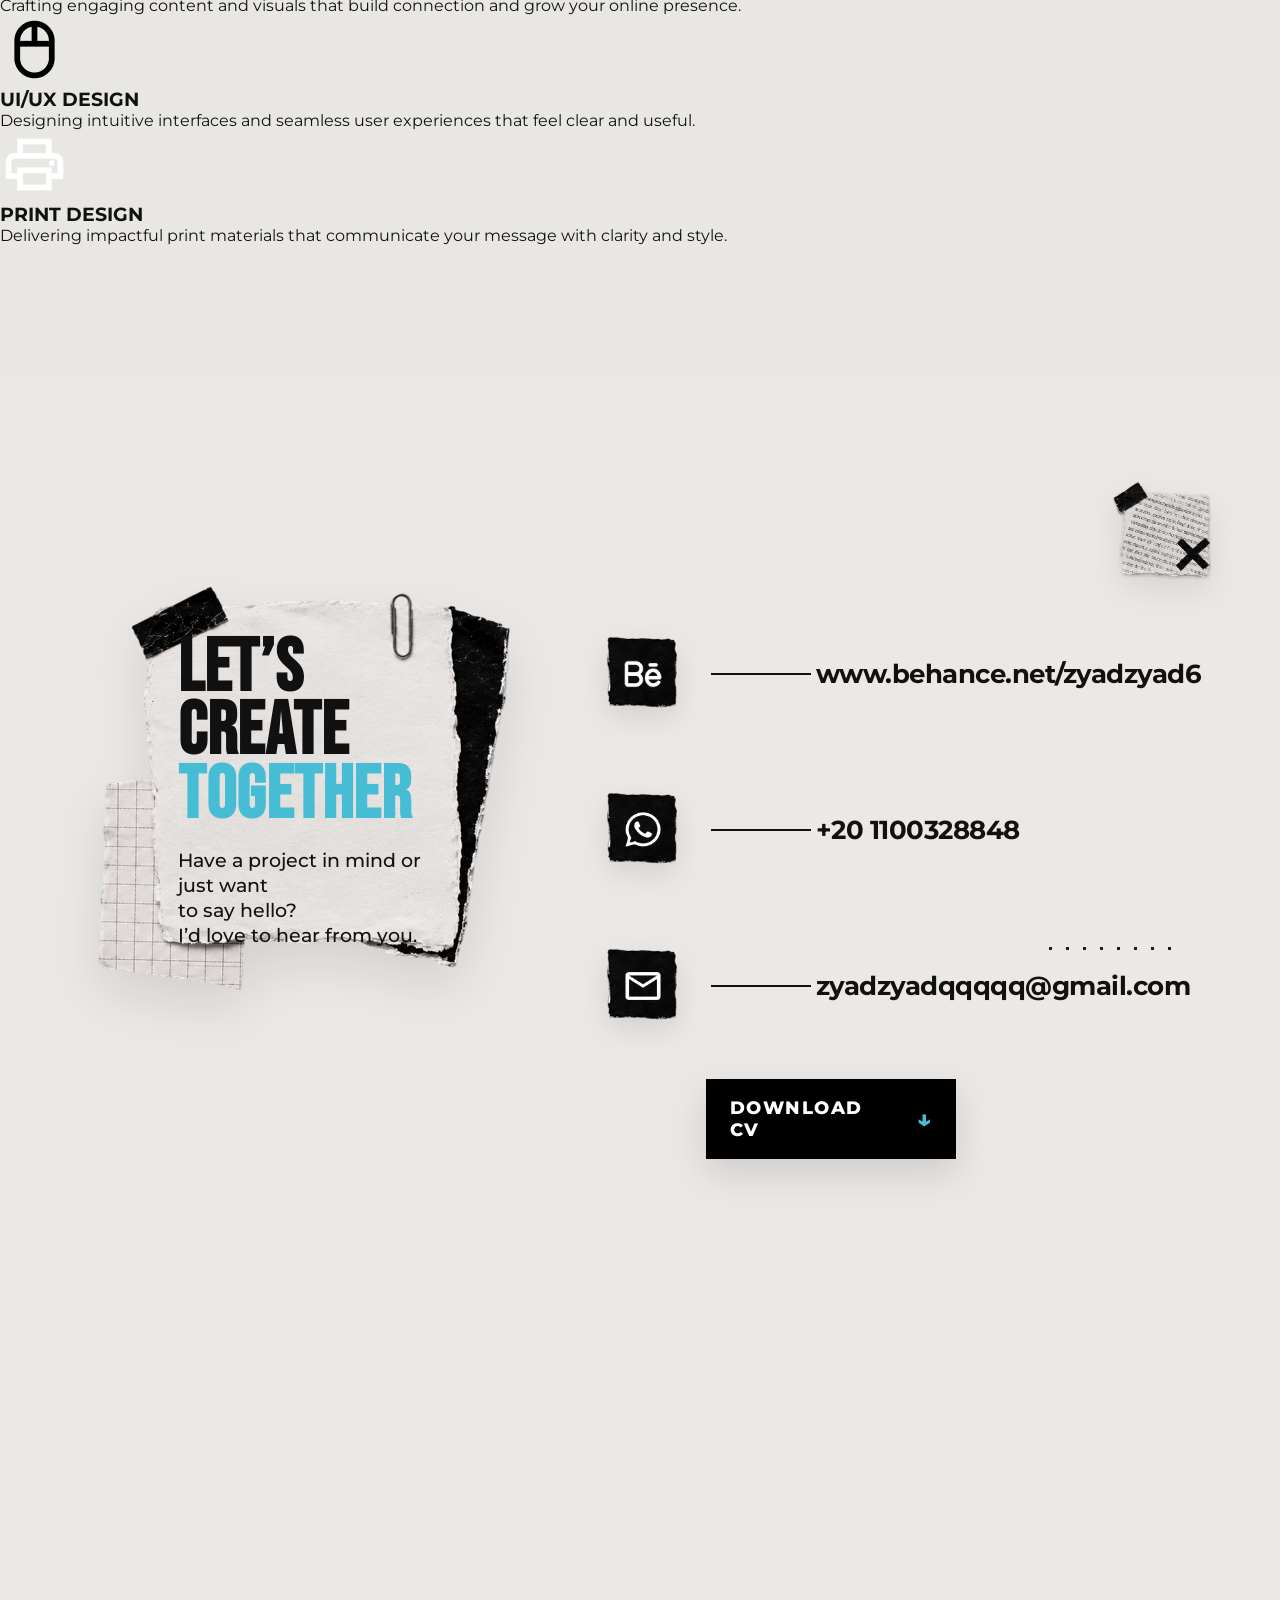
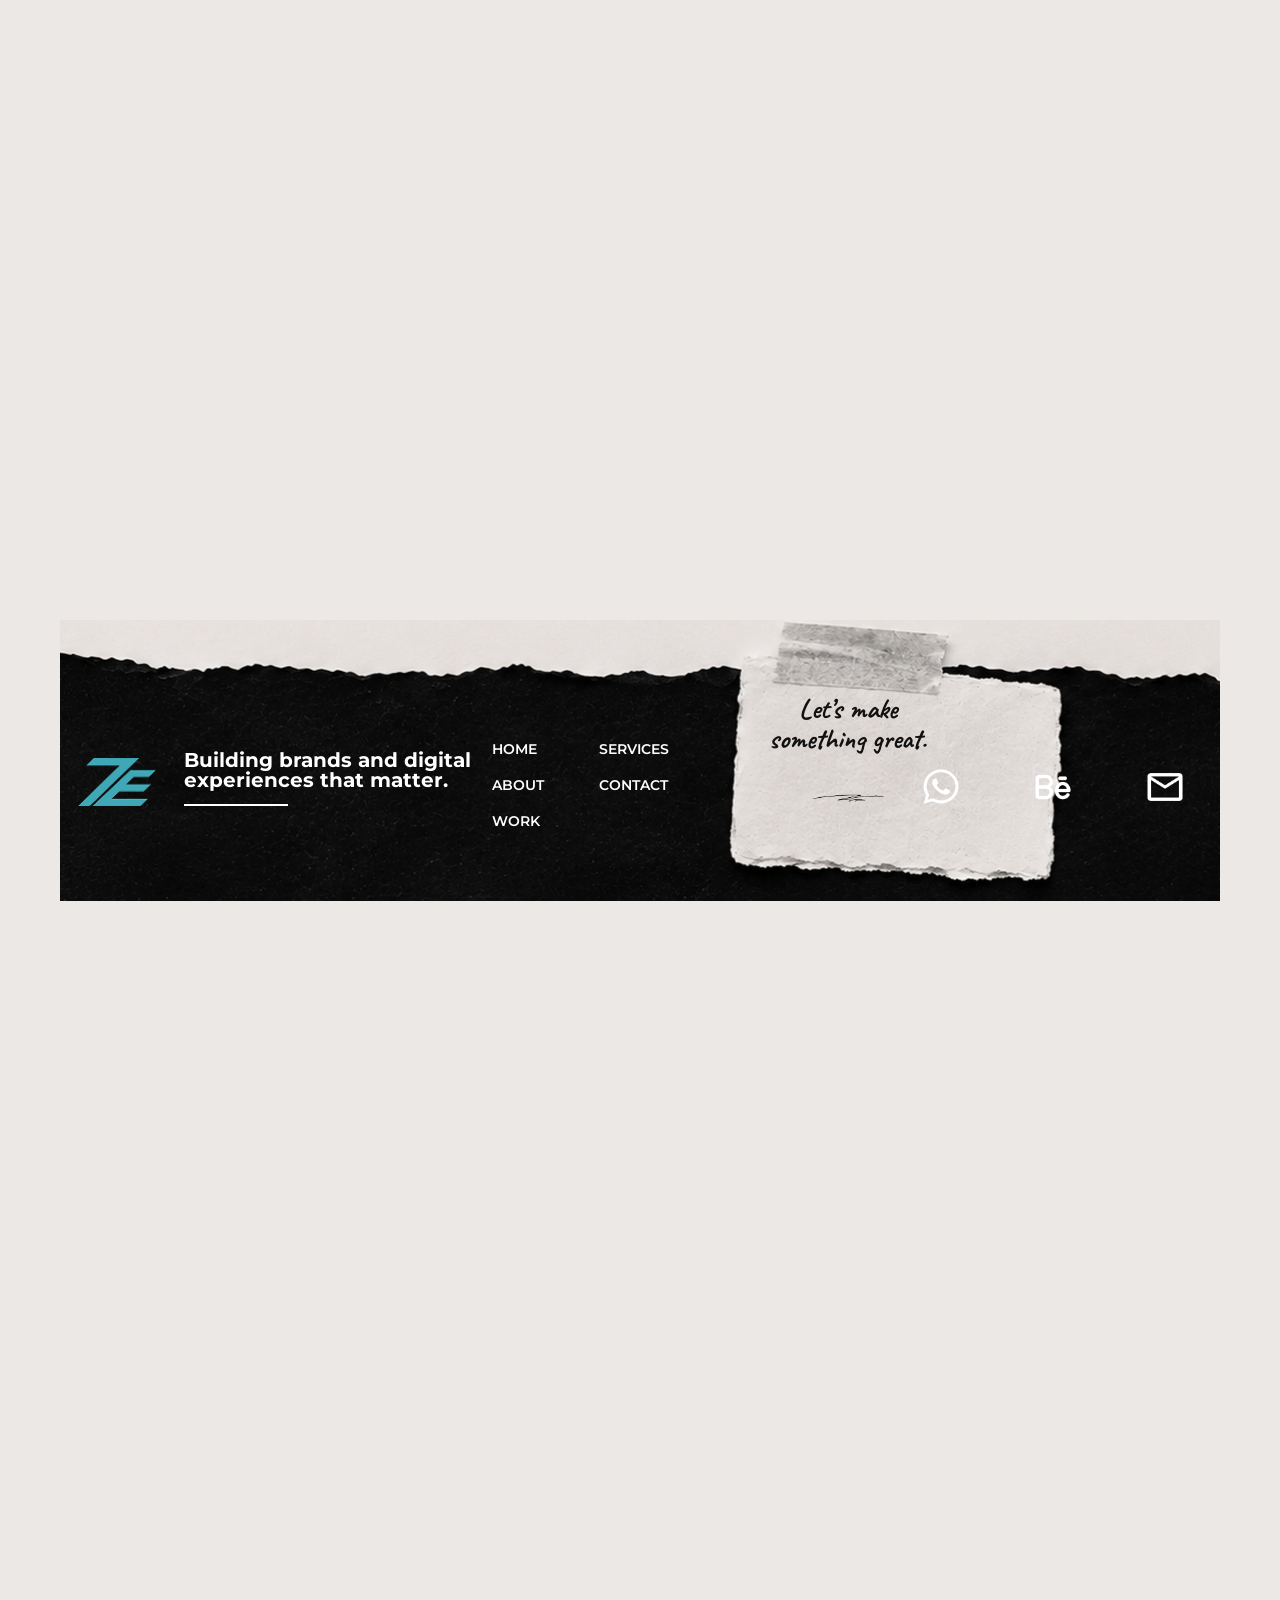
==== commit 9c6bb4d7: "Add files via upload" ====
--- a/index.html
+++ b/index.html
@@ -191,12 +191,6 @@
         <h2><span>ABOUT</span><span>ME</span></h2>
         <p class="mobile-about-intro">I don’t just design, I solve problems with creativity. I help brands communicate clearly, stand out, and create real impact.</p>
 
-        <div class="mobile-about-safe-visual">
-          <img class="safe-about-paper" src="assets/about-card-blank.png" alt="">
-          <img class="safe-about-photo" src="assets/about-polaroid.png" alt="">
-          <img class="safe-about-logo" src="assets/about-logo-blue.png" alt="">
-        </div>
-
         <article class="mobile-card mobile-dark-card">
           <h3>MY JOURNEY</h3>
           <p>My design journey started with curiosity and passion for visuals. Over the years, I’ve worked on diverse projects, collaborated with amazing people, and continuously refined my craft.</p>
@@ -204,7 +198,6 @@
 
         <article class="mobile-card">
           <h3>TIMELINE</h3>
-          <img class="safe-about-card-img" src="assets/about-timeline.png" alt="">
           <div class="mobile-timeline">
             <p><strong>2023</strong> Started exploring design and visual communication.</p>
             <p><strong>2025</strong> Worked with clients and agencies on real projects.</p>
@@ -226,7 +219,6 @@
         </article>
 
         <article class="mobile-card mobile-dark-card">
-          <img class="safe-about-quote" src="assets/about-big-quote.png" alt="">
           <h3>MY APPROACH</h3>
           <ul>
             <li>Understand deeply</li>
@@ -608,43 +600,37 @@
 
       <div class="mobile-services-grid">
         <article class="mobile-service-card">
-          <img class="safe-service-thumb" src="assets/services-card-branding.png" alt="">
-          <img class="safe-service-icon" src="assets/services-icon-branding.png" alt="">
+          <img src="assets/services-icon-branding.png" alt="">
           <h3>BRANDING</h3>
           <p>Building strong identities that reflect your values and connect with the right audience.</p>
         </article>
 
         <article class="mobile-service-card mobile-service-dark">
-          <img class="safe-service-thumb" src="assets/services-card-web.png" alt="">
-          <img class="safe-service-icon" src="assets/services-icon-web.png" alt="">
+          <img src="assets/services-icon-web.png" alt="">
           <h3>WEB DESIGN</h3>
           <p>Designing clean, modern, and responsive websites that are functional and visually engaging.</p>
         </article>
 
         <article class="mobile-service-card">
-          <img class="safe-service-thumb" src="assets/services-card-illustration.png" alt="">
-          <img class="safe-service-icon" src="assets/services-icon-illustration.png" alt="">
+          <img src="assets/services-icon-illustration.png" alt="">
           <h3>ILLUSTRATION</h3>
           <p>Creating expressive digital artworks and character illustrations with visual storytelling.</p>
         </article>
 
         <article class="mobile-service-card mobile-service-dark">
-          <img class="safe-service-thumb" src="assets/services-card-social.png" alt="">
-          <img class="safe-service-icon" src="assets/services-icon-social-white.png" alt="">
+          <img src="assets/services-icon-social-white.png" alt="">
           <h3>SOCIAL MEDIA</h3>
           <p>Crafting engaging content and visuals that build connection and grow your online presence.</p>
         </article>
 
         <article class="mobile-service-card">
-          <img class="safe-service-thumb" src="assets/services-card-uiux.png" alt="">
-          <img class="safe-service-icon" src="assets/services-icon-uiux.png" alt="">
+          <img src="assets/services-icon-uiux.png" alt="">
           <h3>UI/UX DESIGN</h3>
           <p>Designing intuitive interfaces and seamless user experiences that feel clear and useful.</p>
         </article>
 
         <article class="mobile-service-card mobile-service-dark">
-          <img class="safe-service-thumb" src="assets/services-card-print.png" alt="">
-          <img class="safe-service-icon" src="assets/services-icon-print.png" alt="">
+          <img src="assets/services-icon-print.png" alt="">
           <h3>PRINT DESIGN</h3>
           <p>Delivering impactful print materials that communicate your message with clarity and style.</p>
         </article>
--- a/style.css
+++ b/style.css
@@ -7003,263 +7003,3 @@
     transform:scale(.36) !important;
   }
 }
-
-
-/* =========================
-   V48 SAFE MOBILE RESPONSIVE
-   Built from the last working V45. Smaller sizes + correct images, no huge scaling.
-========================= */
-@media (max-width: 1024px){
-  #about .mobile-about,
-  #services .mobile-services{
-    max-width:420px !important;
-  }
-
-  #about .mobile-section-label,
-  #services .mobile-section-label{
-    font-size:clamp(28px, 7vw, 36px) !important;
-    margin-bottom:12px !important;
-  }
-
-  #about .mobile-about h2,
-  #services .mobile-services h2{
-    font-size:clamp(56px, 17vw, 82px) !important;
-    line-height:.88 !important;
-    margin-bottom:16px !important;
-  }
-
-  #about .mobile-about-intro,
-  #services .mobile-services-intro{
-    font-size:15px !important;
-    line-height:1.42 !important;
-    margin-bottom:20px !important;
-  }
-
-  #about .mobile-card,
-  #services .mobile-service-card{
-    padding:19px 17px !important;
-    margin:14px 0 !important;
-    border-width:1.5px !important;
-    filter:drop-shadow(5px 5px 0 rgba(0,0,0,.09)) !important;
-  }
-
-  #about .mobile-card h3,
-  #services .mobile-service-card h3{
-    font-size:18px !important;
-    line-height:1.08 !important;
-    margin-bottom:10px !important;
-  }
-
-  #about .mobile-card p,
-  #about .mobile-card li,
-  #services .mobile-service-card p{
-    font-size:13.5px !important;
-    line-height:1.45 !important;
-  }
-
-  #about .mobile-card::before,
-  #services .mobile-service-card::before{
-    width:72px !important;
-    height:16px !important;
-    top:-8px !important;
-    left:18px !important;
-  }
-
-  /* Compact About images */
-  #about .mobile-about-safe-visual{
-    position:relative !important;
-    width:100% !important;
-    height:170px !important;
-    margin:2px 0 18px !important;
-  }
-
-  #about .safe-about-paper{
-    position:absolute !important;
-    left:4px !important;
-    top:22px !important;
-    width:58% !important;
-    max-width:210px !important;
-    transform:rotate(-2deg) !important;
-    filter:drop-shadow(0 10px 10px rgba(0,0,0,.08)) !important;
-  }
-
-  #about .safe-about-photo{
-    position:absolute !important;
-    right:2px !important;
-    top:0 !important;
-    width:48% !important;
-    max-width:170px !important;
-    transform:rotate(3deg) !important;
-    filter:drop-shadow(0 12px 14px rgba(0,0,0,.14)) !important;
-  }
-
-  #about .safe-about-logo{
-    position:absolute !important;
-    left:14px !important;
-    bottom:12px !important;
-    width:62px !important;
-    filter:drop-shadow(0 8px 9px rgba(0,0,0,.10)) !important;
-  }
-
-  #about .safe-about-card-img{
-    display:block !important;
-    width:100% !important;
-    max-width:230px !important;
-    height:auto !important;
-    margin:0 auto 12px !important;
-    object-fit:contain !important;
-    filter:drop-shadow(0 8px 9px rgba(0,0,0,.08)) !important;
-  }
-
-  #about .safe-about-quote{
-    display:block !important;
-    width:118px !important;
-    height:auto !important;
-    margin:0 0 12px !important;
-    object-fit:contain !important;
-    opacity:.95 !important;
-  }
-
-  #about .mobile-tools{
-    gap:9px !important;
-  }
-
-  #about .mobile-tools img{
-    width:40px !important;
-    height:40px !important;
-    padding:6px !important;
-  }
-
-  #about .mobile-values{
-    gap:8px !important;
-  }
-
-  #about .mobile-values span{
-    font-size:11px !important;
-    padding:8px 10px !important;
-  }
-
-  /* Compact Services images */
-  #services .mobile-services-grid{
-    gap:0 !important;
-  }
-
-  #services .mobile-service-card{
-    display:grid !important;
-    grid-template-columns:82px 1fr !important;
-    column-gap:14px !important;
-    align-items:center !important;
-    min-height:120px !important;
-  }
-
-  #services .safe-service-thumb{
-    grid-row:1 / span 3 !important;
-    grid-column:1 !important;
-    display:block !important;
-    width:82px !important;
-    height:82px !important;
-    object-fit:cover !important;
-    object-position:center !important;
-    margin:0 !important;
-    border:1px solid rgba(17,17,17,.22) !important;
-    background:#ebe8e6 !important;
-    filter:drop-shadow(0 6px 7px rgba(0,0,0,.08)) !important;
-  }
-
-  #services .safe-service-icon{
-    grid-column:2 !important;
-    display:block !important;
-    width:28px !important;
-    height:28px !important;
-    object-fit:contain !important;
-    margin:0 0 6px !important;
-    filter:none !important;
-  }
-
-  #services .mobile-service-card h3,
-  #services .mobile-service-card p{
-    grid-column:2 !important;
-  }
-
-  #services .mobile-service-card h3{
-    margin:0 0 7px !important;
-  }
-
-  #services .mobile-service-dark .safe-service-thumb{
-    border-color:rgba(255,255,255,.25) !important;
-  }
-
-  /* Keep sections natural and not too tall */
-  #about.about-page,
-  #services.services-page{
-    padding-top:86px !important;
-    padding-bottom:54px !important;
-  }
-}
-
-@media (max-width: 430px){
-  #about .mobile-about,
-  #services .mobile-services{
-    max-width:100% !important;
-  }
-
-  #about .mobile-about h2,
-  #services .mobile-services h2{
-    font-size:clamp(52px, 16vw, 70px) !important;
-  }
-
-  #about .mobile-about-safe-visual{
-    height:150px !important;
-  }
-
-  #about .safe-about-photo{
-    width:46% !important;
-  }
-
-  #about .safe-about-logo{
-    width:54px !important;
-  }
-
-  #services .mobile-service-card{
-    grid-template-columns:72px 1fr !important;
-    column-gap:12px !important;
-    min-height:112px !important;
-    padding:17px 14px !important;
-  }
-
-  #services .safe-service-thumb{
-    width:72px !important;
-    height:72px !important;
-  }
-
-  #services .safe-service-icon{
-    width:24px !important;
-    height:24px !important;
-  }
-
-  #services .mobile-service-card h3{
-    font-size:16.5px !important;
-  }
-
-  #services .mobile-service-card p{
-    font-size:12.6px !important;
-  }
-}
-
-@media (max-width: 370px){
-  #services .mobile-service-card{
-    grid-template-columns:1fr !important;
-  }
-
-  #services .safe-service-thumb{
-    width:100% !important;
-    height:92px !important;
-    margin:0 0 10px !important;
-  }
-
-  #services .safe-service-icon,
-  #services .mobile-service-card h3,
-  #services .mobile-service-card p{
-    grid-column:1 !important;
-  }
-}
